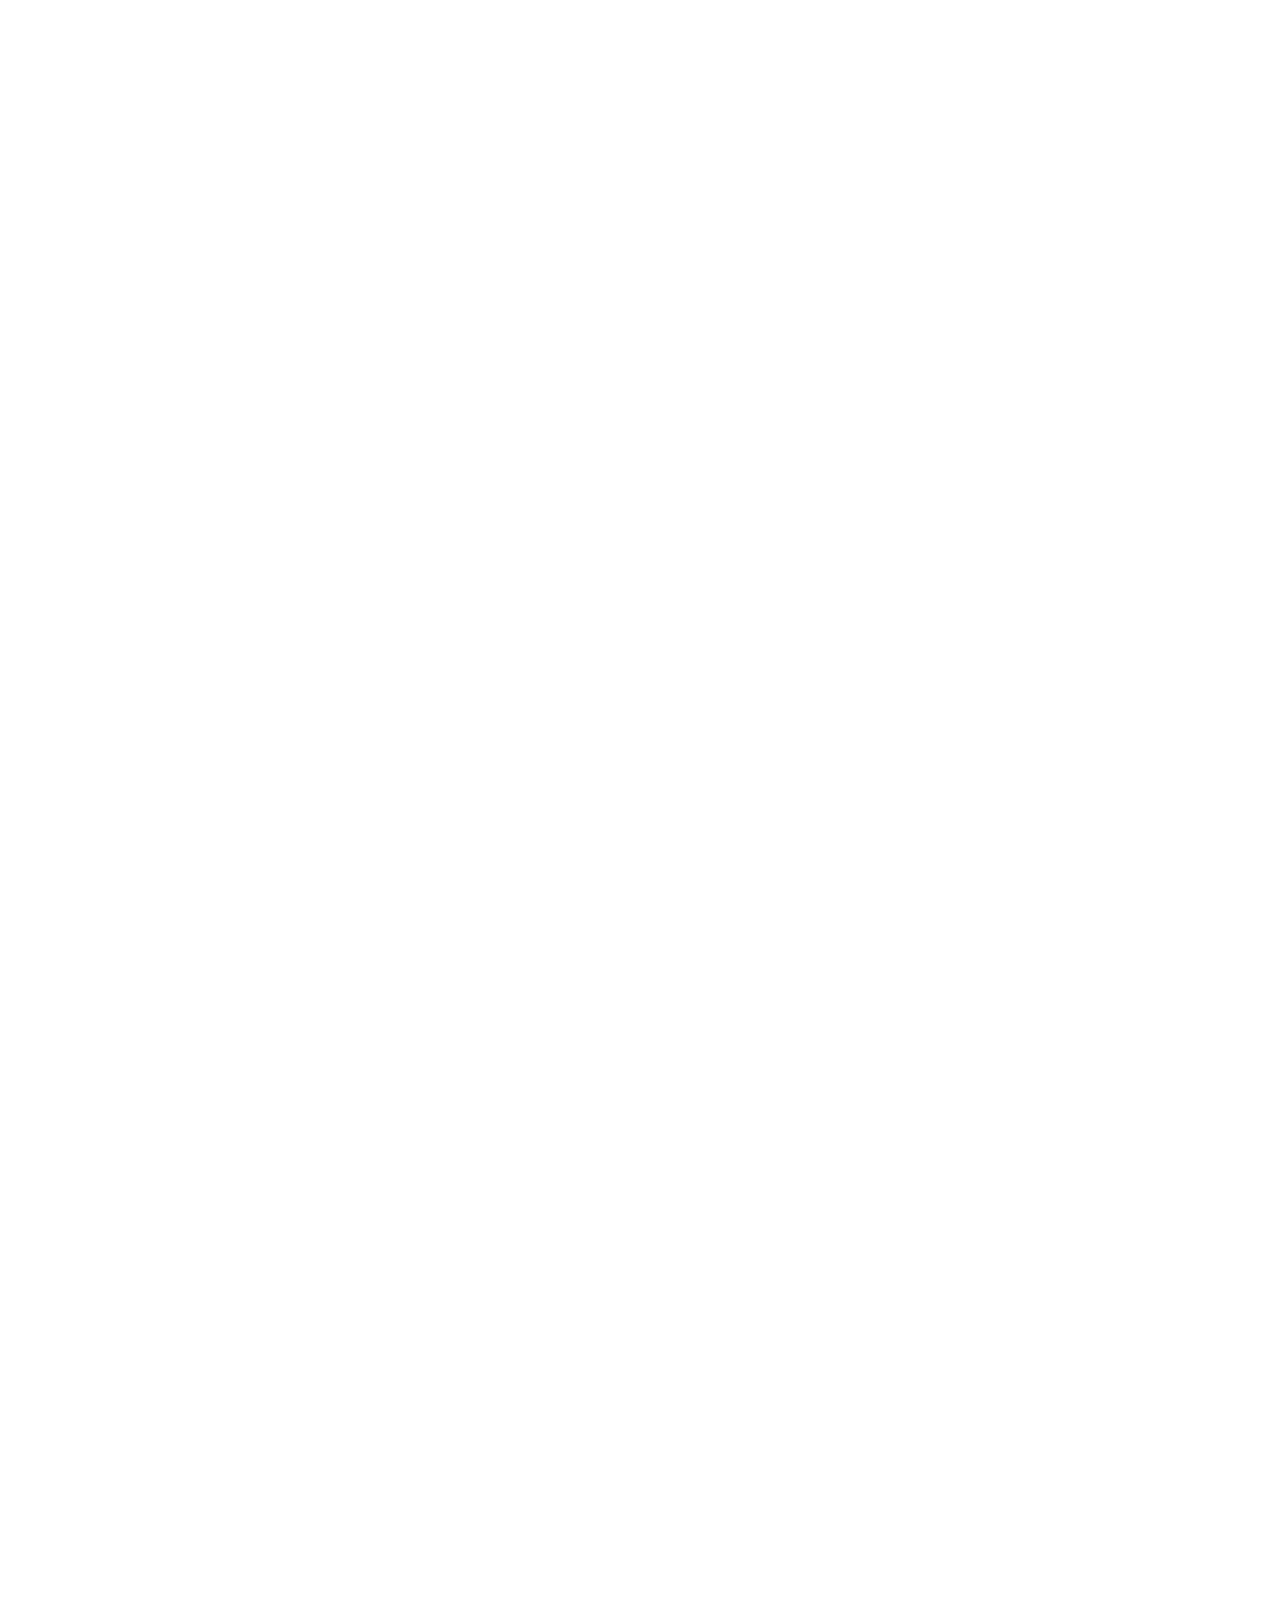
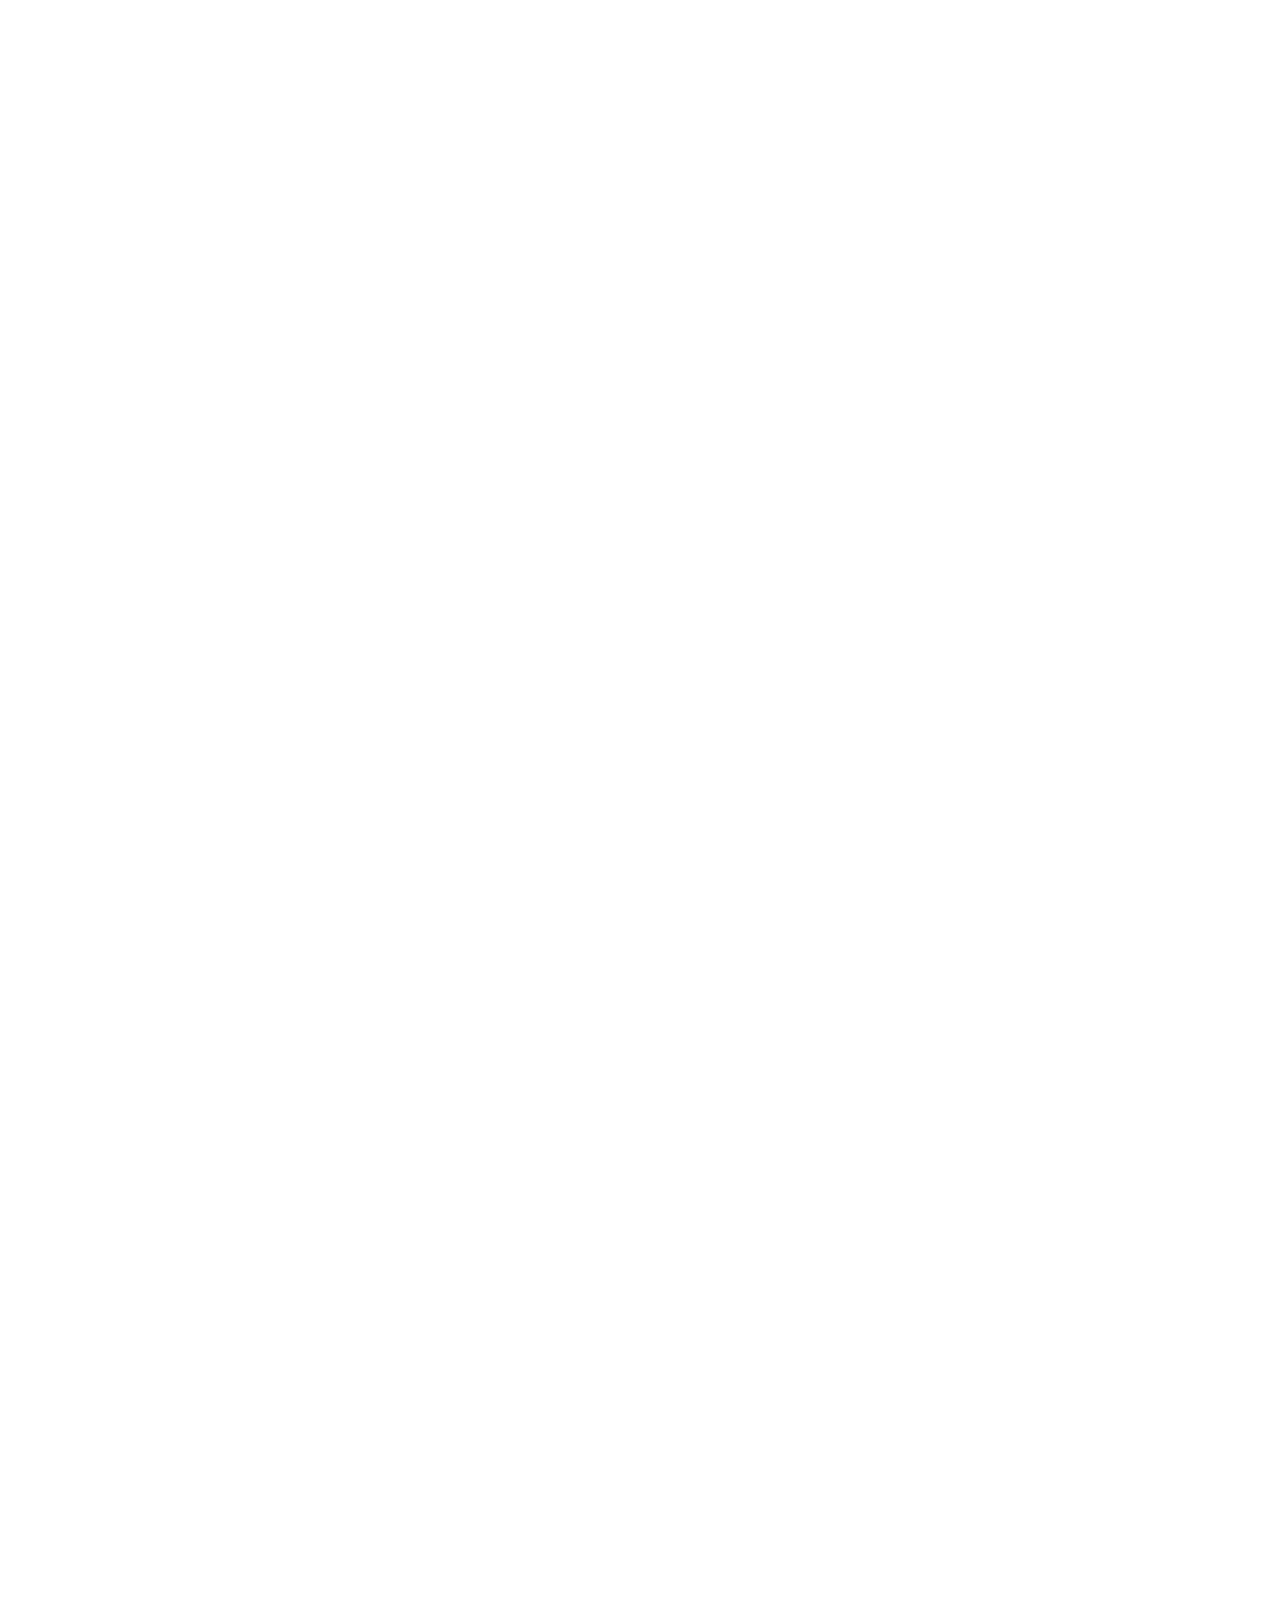
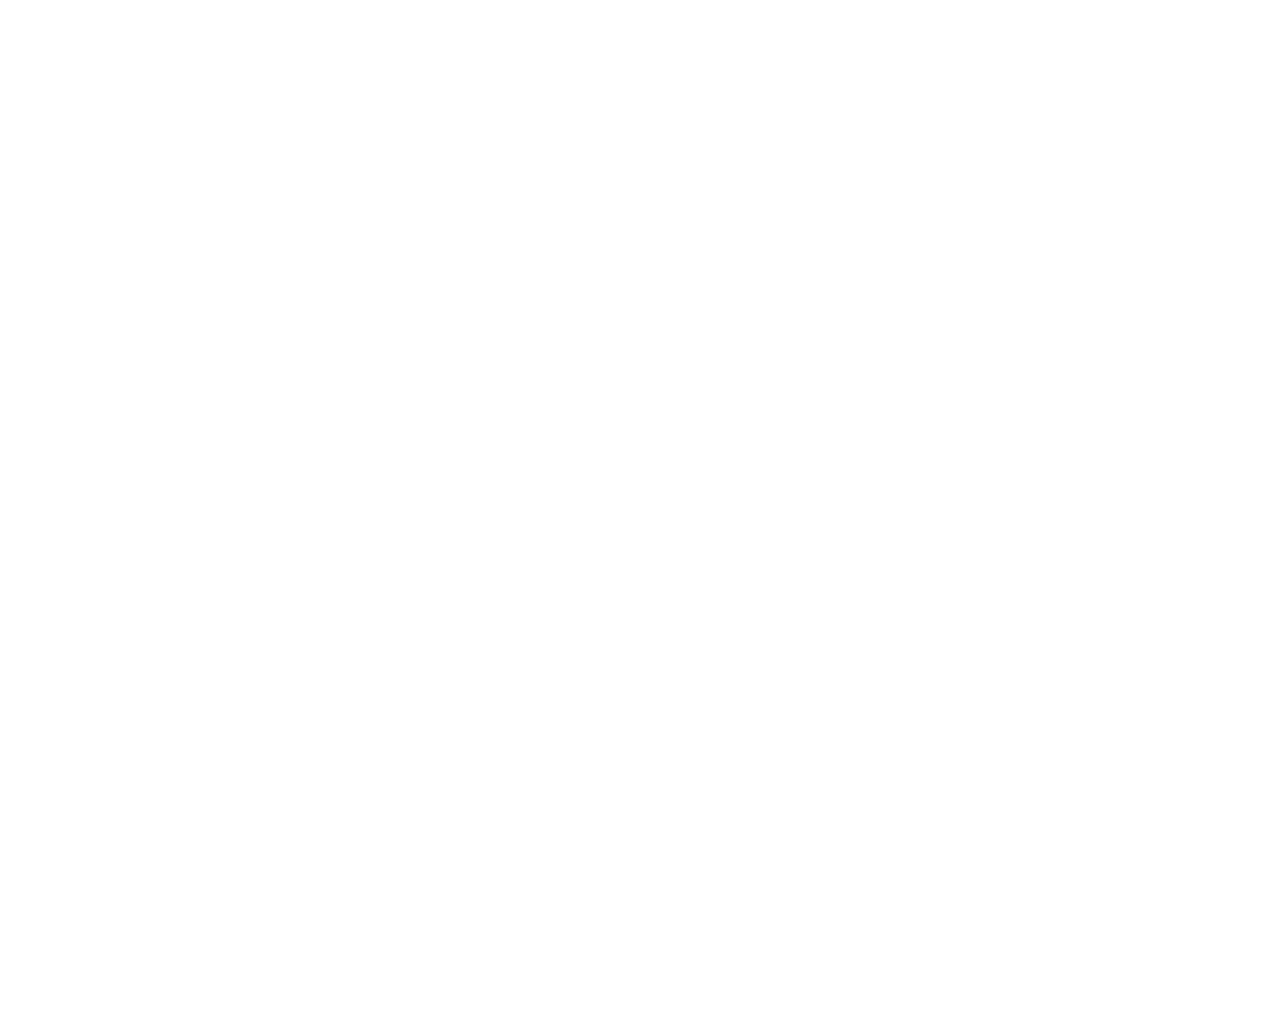
==== index.html @ 649bb4d4 "Ticker change for exchange links" ====
<!doctype html>
<html lang="zxx">

<head>
	<meta charset="utf-8">
    <meta http-equiv="X-UA-Compatible" content="IE=edge">
    <meta name="viewport" content="width=device-width, initial-scale=1">
	<title>Stellite - Redistribution of wealth using the power of blockchain.</title>
	<link rel="shortcut icon" type="image/ico" href="assets/img/favicon.ico"/>
	<link href="https://fonts.googleapis.com/css?family=Open+Sans:600|Source+Sans+Pro:600,700" rel="stylesheet">
    <script defer src="https://use.fontawesome.com/releases/v5.0.6/js/all.js"></script>
	<link rel="stylesheet" href="assets/css/stellite-team.css"/>
	<link rel="stylesheet" href="assets/css/stellite.css"/>
	<link rel="stylesheet" href="assets/css/timeline.css"/>

</head>
<body class="ui-transparent-nav" data-fade_in="on-load">
	<!-- Navbar -->
    <nav class="navbar navbar-fixed-top transparent navbar-default">
		<div class="container">
		
			<!-- Navbar Logo -->
			<a class="ui-variable-logo navbar-brand" href="index.html" title="Stellite - Redistribution of wealth using the power of blockchain.">
				<!-- Default Logo -->
				<img class="logo-default" src="assets/img/logo/stellite-logo.png" alt="Stellite - Redistribution of wealth using the power of blockchain." data-uhd>
				<!-- Transparent Logo -->
				<img class="logo-transparent" src="assets/img/logo/stellite-logo-white.png" alt="Stellite - Redistribution of wealth using the power of blockchain." data-uhd>
			</a><!-- .navbar-brand -->

			<!-- Navbar Toggle -->
			<a href="#" class="ui-mobile-nav-toggle pull-right"></a>
			
			<!-- Navbar Navigation -->
			<div class="ui-navigation navbar-right">
				<ul class="nav navbar-nav">
					<!-- Nav Item -->
					<li class="dropdown active">
						<ul class="dropdown-menu ">
							<li class="active">
								<a href="https://stellite.cash/whitepaper.pdf">White Paper</a>
							</li>
							<li>
								<a href="http://explorer.stellite.cash/">Block Explorer</a>
							</li>
							<li>
								<a href="paperwallet.html">Paper Wallet</a>
							</li>
							<li>
								<a href="https://wiki.stellite.cash">Wiki</a>
							</li>
							<li>
								<a href="https://communitypool.stellite.cash/#/home">Community Pool</a>
							</li>
						</ul>
					</li>
					<!-- Nav Item -->
							<li class="active">
								<a href="https://stellite.cash/whitepaper.pdf">White Paper</a>
							</li>
							<li>
								<a href="http://explorer.stellite.cash/">Block Explorer</a>
							</li>
							<li>
								<a href="paperwallet.html">Paper Wallet</a>
							</li>
												<li>
								<a href="https://wiki.stellite.cash">Wiki</a>
							</li>
							<li>
								<a href="https://communitypool.stellite.cash/#/home">Community Pool</a>
							</li>
				</ul><!--.navbar-nav -->
			</div><!--.ui-navigation -->
		</div><!-- .container -->
	</nav> <!-- nav -->
	
	<!-- Main Wrapper -->
    <div class="main" role="main">
    	
    	<!-- Hero Slider -->
		<div class="ui-hero hero-lg ui-tilt ui-gradient-purple">
			<div class="container">
				<div class="row">
					<div class="col-sm-6" data-vertical_center="true" data-vertical_offset="16" style="margin-top: 98.906px;">
						<h1 class="heading animate animated fade-in-up-big" data-show="fade-in-up-big" data-delay="100">
							Stellite
						</h1>
						<p class="paragraph animate animated fade-in-up-big" data-show="fade-in-up-big" data-delay="400"><font size="5">
								<br>
								Redistribution of wealth using the power of a completely decentralized, private, and modern cryptocurrency.
						</p>
						<div class="actions animate animated fade-in-up-big" data-show="fade-in-up-big" data-delay="600">
							<a class="btn ui-gradient-blue shadow-xl" href="https://github.com/stellitecoin/Stellite/releases">Download</a>
														<a class="btn ui-gradient-blue shadow-xl" href="https://bitcointalk.org/index.php?topic=2813261.0">BitcoinTalk</a>

						</div>
					</div>
					<div class="col-sm-6 animate animated fade-in-left" data-show="fade-in-left" data-delay="400">
						<img src="assets/img/logo/stellite-app-icon.png" alt="Stellite - Redistribution of wealth using the power of blockchain." data-uhd="" data-max_width="300" class="responsive-on-sm" style="max-width: 500px;">
					</div>
				</div><!-- .row -->
			</div><!-- .container -->
		</div>
   		
   		<!-- Features Section -->
   		<div class="section ui-showcase-section">
   			<div class="container">
   				<!-- Section Heading -->
   				<div class="section-heading center">
   					<br><br><h2 class="heading text-indigo">
   						This is what makes Stellite unique
   					</h2>
   					<p class="paragraph">
						Stellite is the first cryptocurrency to link IPFS and ZeroNet with blockchain and to make a globally scalable and mobile friendly ecosystem.
					</p>
   				</div>
   				<div class="row">
   					<!-- Image Column -->
   					<div class="col-xs-4 col-sm-5 col-md-6 col-lg-7 animate" data-show="fade-in-right"><br><br>
   						<img src="assets/img/logo/stellite-app-icon.png" alt="Stellite - Redistribution of wealth using the power of blockchain." data-uhd data-max_width="350"/>
   					</div>
   					<!-- Text Column -->
   					<div class="col-xs-8 col-sm-7 col-md-6 col-lg-5" data-vertical_center="true">
   						<!-- Icon blocks --><br><br>
   						<ul class="ui-icon-blocks ui-blocks-v icons-lg">
   							<li class="ui-icon-block animate" data-show="fade-in">
   								<span class="icon icon-lock text-purple"></span>
   								<h5 class="text-dark-gray">Secure</h5>
   								<p>
   									CryptoNote technology is the backbone of Stellite.
   								</p>
   							</li>
							<li class="ui-icon-block animate" data-show="fade-in">
   								<span class="icon icon-list text-purple"></span>
   								<h5 class="text-dark-gray">P2P node list</h5>
   								<p>
   									Decentralized P2P node lists via IPFS and Zeronet.
   								</p>
   							</li>
   							<li class="ui-icon-block animate" data-show="fade-in">
   								<span class="icon icon-screen-smartphone text-purple"></span>
   								<h5 class="text-dark-gray">True mobile mining</h5>
   								<p>
   									No simulations, you can mine Stellite on your phone.
   								</p>
   							</li>
   						</ul>
   					</div>
   				</div><!-- .row -->
   			</div><!-- .container -->
   		</div><!-- .section -->
   		
   		<!-- Call To Action Section -->
   		<div class="section ui-gradient-purple ui-section-tilt ui-action-section">
   			<div class="container">
   				<div class="row">
   					<!-- Text Column -->
   					<div class="col-md-6 col-sm-7 text-block">
   						<!-- Section Heading -->
   						<div class="section-heading">
							<h2 class="heading">
								Download our GUI Wallet
							</h2>
							<p class="paragraph">
								Fast, easy, and cheap transactions with Stellite. Download our wallet today!
							</p>
							<div class="actions">
							<a class="btn ui-gradient-blue shadow-xl" href="https://github.com/stellitecoin/StelliteGUI/releases">Download</a>
							</div>
						</div><!-- .section-heading -->
   					</div>
   					<!-- Image Column -->
   					<div class="col-md-6 col-sm-5 img-block animate" data-show="fade-in-left">
   						<img src="assets/img/mockups/stellite-mockup.png" alt="Applify - App Landing HTML Template" data-uhd class="responsive-on-sm" data-max_width="602"/>
   					</div>
   				</div><!-- .row -->
   			</div><!-- .container -->
   		</div><!-- .section -->
<!--  Team Section -->
   		<div class="section">
			<div class="container">
<h2 class="heading text-indigo"><center>
   						Our Team</center>
   					</h2>
<!-- ********* <3 ********* ONE ********* <3 ********* -->
			<ul class="one">
			  <li class="transition">
				<div class="wrapper"> <img class="transition " src="assets/img/team/hayzam.png">
				  <ul class="social">
					<li><a href="https://twitter.com/hayzam_js">@hayzam_js</a><br>
				  </ul>
				  <span class="transition ui-gradient-purple" >
				  <h3>Hayzam Sherif <em>Founder & Lead Developer</em></h3>
				  <img src="https://dooreight.com/codepen/people/more.svg"> </span> </div>
			  </li>
			  <li class="transition">
				<div class="wrapper"> <img class="transition" src="assets/img/team/arkadiy.png">
				  <ul class="social">
					<li><a href="https://twitter.com/arkadiy_deliev">@arkadiy_deliev</a><br>
				  </ul>
				  <span class="transition ui-gradient-purple">
				  <h3>Arkadiy Deliev <em>Co-founder & Operations Manager</em></h3>
				  <img src="https://dooreight.com/codepen/people/more.svg"> </span> </div>
			  </li>
			  <li class="transition">
				<div class="wrapper"> <img class="transition" src="assets/img/team/felix.png">
				  <ul class="social">
					<li><a href="https://twitter.com/WolfOfCE">@WolfOfCE</a><br>
				  </ul>
				  <span class="transition ui-gradient-purple">
				  <h3>Felix Huber <em>Marketing, Designer & Front-end Dev</em></h3>
				  <img src="https://dooreight.com/codepen/people/more.svg"> </span> </div>
			  </li>
			  <li class="transition">
				<div class="wrapper"> <img class="transition" src="assets/img/team/schnee.png">
				  <ul class="social">
					<li><a href="https://twitter.com/snwzy">@snwzy</a><br>
				  </ul>
				  <span class="transition ui-gradient-purple">
				  <h3>Philip Jovanovic<em>Developer</em></h3>
				  <img src="https://dooreight.com/codepen/people/more.svg"> </span> </div>
			  </li>
			  <li class="transition">
				<div class="wrapper"> <img class="transition" src="assets/img/team/zan.png">
				  <ul class="social">
					<li><a href="#">Developer and Designer</a><br>
				  </ul>
				  <span class="transition ui-gradient-purple">
				  <h3>Zan Blair <em>Developer</em></h3>
				  <img src="https://dooreight.com/codepen/people/more.svg"> </span> </div>
			  </li>
			  <li class="transition">
				<div class="wrapper"> <img class="transition" src="assets/img/team/aneki.png">
				  <ul class="social">
					<li><a href="#">Marketing and Design</a><br>
				  </ul>
				  <span class="transition ui-gradient-purple">
				  <h3>aneki <em>Marketing & Designer</em></h3>
				  <img src="https://dooreight.com/codepen/people/more.svg"> </span> </div>
			  </li>
			</ul>
   		</div><!-- .section -->
	</div>
<div id="how-it-works" class="section ui-gradient-purple">
   			<div class="container">
   				<!-- Section Heading -->
   				<div class="section-heading center">
   					<h2 class="heading">
   						Exchanges
   					</h2>
						<a class="btn ui-gradient-blue shadow-xl" href="https://crex24.com/exchange/XTL-BTC">CREX24.COM</a>	
						<a class="btn ui-gradient-blue shadow-xl" href="https://tradeogre.com/exchange/BTC-XTL">TRADEOGRE.COM</a>	
   				</div><!-- .section-heading -->
   				<!-- UI Tabbed Showcase -->
   			</div><!-- .container -->
   		</div><br><br>
		<h2 class="heading text-indigo"><center>
			Roadmap</center>
		</h2>
		<div class="container">
			<div class="row">
				<div style="display:inline-block;width:100%;overflow-y:auto;">
				<ul class="timeline timeline-horizontal">
					<li class="timeline-item">
						<div class="timeline-badge primary ui-gradient-purple"><i class="fa fa-check"></i></div>
						<div class="timeline-panel">
							<div class="timeline-heading">
								<h4 class="timeline-title">WHITE PAPER RELEASE⠀⠀⠀</h4>
								<p><small class="text-muted"><i class="glyphicon glyphicon-time"></i>27th January 2018</small></p>
							</div>
						</div>
					</li>
					<li class="timeline-item">
						<div class="timeline-badge primary ui-gradient-purple"><i class="fa fa-check"></i></div>
						<div class="timeline-panel">
							<div class="timeline-heading">
								<h4 class="timeline-title">GUI WALLET RELEASE⠀⠀⠀</h4>
								<p><small class="text-muted"><i class="glyphicon glyphicon-time"></i>February 2018</small></p>
							</div>
						</div>
					</li>
					<li class="timeline-item">
						<div class="timeline-badge success ui-gradient-purple"><i class=""></i></div>
						<div class="timeline-panel">
							<div class="timeline-heading">
								<h4 class="timeline-title">ZeroNet & IPFS INTEGRATION</h4>
								<p><small class="text-muted"><i class="glyphicon glyphicon-time"></i>Q2 2018</small></p>
									</div>
						</div>
					</li>
					<li class="timeline-item">
						<div class="timeline-badge info ui-gradient-purple"><i class=""></i></div>
						<div class="timeline-panel">
							<div class="timeline-heading">
								<h4 class="timeline-title">WALLET & MINER FOR IOS & ANDROID</h4>
								<p><small class="text-muted"><i class="glyphicon glyphicon-time"></i>Q3 2018</small></p>
							</div>
						</div>
					</li>
					<li class="timeline-item">
						<div class="timeline-badge danger ui-gradient-purple"><i class=""></i></div>
						<div class="timeline-panel">
							<div class="timeline-heading">
								<h4 class="timeline-title">TO BE ANNOUNCED + COMMUNITY WISHES</h4>
								<p><small class="text-muted"><i class="glyphicon glyphicon-time"></i>Q4 2018</small></p>
							</div>
						</div>
					</li>
				</ul>
			</div>
		</div>

	</div><br><br><br><br>

   		<!-- Github Footer -->
   		<footer class="ui-footer subscribe-footer">
   			<div class="ui-gradient-purple footer-bg">
   				<div class="container">
   					<!-- Form Card -->
					<div class="ui-card color-card ui-curve form-card shadow-xl">
						<div class="card-header ui-gradient-peach">
							<h3 class="heading text-indigo">Free/Libre and Open Source Software</h3>
							<p class="paragraph">
								Developed by the community for the community.
							</p>
						</div>
						<div class="card-body">
							<a class="btn ui-gradient-blue shadow-xl" href="https://github.com/stellitecoin">View Code</a>							
						</div>
					</div>					
				</div><!-- .container -->	
   			</div><!-- .footer-bg -->
   				
   			<!-- Footer Copyright -->
   			<div class="footer-copyright bg-dark-gray">
   				<div class="container">
					<div class="row">
						<!-- Copyright -->
						<div class="col-xs-6">
							<p>
								&copy; 2018 <a href="htpp://stellite.cash" target="_blank" title="Codeytech">Stellite</a>
							</p>
						</div>
						<!-- Social Icons -->
						<div class="col-xs-6 text-right">
							<a class="btn ui-gradient-blue btn-circle shadow-md" href="https://twitter.com/stellitecash">
								<span class="fab fa-twitter"></span>
							</a>
							<a class="btn ui-gradient-blue btn-circle shadow-md" href="https://www.facebook.com/stellitecash">
								<span class="fab fa-facebook"></span>
							</a>
							<a class="btn ui-gradient-green btn-circle shadow-md" href="https://discord.gg/8PhF342">
								<span class="fab fa-discord"></span>
							</a>
							<a class="btn ui-gradient-peach btn-circle shadow-md" href="https://www.reddit.com/r/stellite/">
								<span class="fab fa-reddit"></span>
							</a>
							<a class="btn ui-gradient-purple btn-circle shadow-md" href="https://github.com/stellitecoin">
								<span class="fab fa-github"></span>
							</a>
						</div>
					</div>
   				</div><!-- .container -->
   			</div><!-- .footer-copyright -->
   		</footer><!-- .ui-footer -->
    </div><!-- .main -->
    
    <!-- Scripts -->
	<script type="text/javascript" src="assets/js/libs/jquery/jquery-3.2.1.min.js"></script>
	<script type="text/javascript" src="assets/js/libs/slider-pro/jquery.sliderPro.min.js"></script>
	<script type="text/javascript" src="assets/js/libs/owl.carousel/owl.carousel.min.js"></script>
	<script type="text/javascript" src="assets/js/libs/form-validator/form-validator.min.js"></script>
	<script type="text/javascript" src="assets/js/libs/bootstrap.js"></script>
	<script type="text/javascript" src="assets/js/stellite/stellite.js"></script>
</body>
</html>
---- assets/css/stellite-team.css ----
@import url('https://fonts.googleapis.com/css?family=Lato:400,700');
@import url('https://fonts.googleapis.com/css?family=Dosis:400,700');
@import url('https://fonts.googleapis.com/css?family=Open+Sans:400,700');

h2 {
  font-size: 50px;
  margin-bottom: 0px;
  font-weight: 100;
}
p {
  font-size: 18px;
}
.transition {
  transition: .3s cubic-bezier(.3, 0, 0, 1.3);
  margin-top: 40px;
}
.three .transition {
  transition: .7s cubic-bezier(.3, 0, 0, 1.3)
}
.five .transition {
  transition: .5s cubic-bezier(.3, 0, 0, 1.3)
}
/* --------- ONE --------- */ 


.one {
  list-style: none;
  padding: 0;
  margin: 100px 0;
  text-align: center;
  margin-top: 40px;
}
.one > li {
  border: 1px solid rgba(150,150,150,0.29);
  -moz-box-shadow: 0px 0px 18px 0px rgba(103,85,85,0.39);
  box-shadow: 0px 0px 18px 0px rgba(103,85,85,0.39);
  width: 250px;
  height: 430px;
  display: inline-block;
  margin: 0 20px;
  text-align: center;
  margin-top: 40px;
}
.one > li img {
  margin-top: 60px;
}
.one > li:hover img {
  margin-top: 30px;
}
.one > li:hover {
  -moz-box-shadow: 0px 0px 5px 0px rgba(103,85,85,0.25);
  box-shadow: 0px 0px 5px 0px rgba(103,85,85,0.25);
}
.one > li:hover span {
  border-radius: 0;
  -webkit-border-radius: 0;
  -moz-border-radius: 0;
  bottom: -400px;
}
.one > li:hover h3 {
  color: rgba(255,255,255,1);
  margin-top: 25px;
}
.one > li .wrapper {
  overflow: hidden;
  position: absolute;
  width: 250px;
  height: 430px;
}
.one > li span {
  border-radius: 50%;
  -webkit-border-radius: 50%;
  -moz-border-radius: 50%;
  height: 500px;
  width: 500px;
  display: block;
  position: absolute;
  bottom: -300px;
  left: -125px;
}
.one > li span img {
  margin-top: 10px;
  width: 50px;
}
.one > li span:hover {
}
.one > li h3 {
  margin-top: 40px;
  color: rgba(255,255,255,1);
}
.one > li h3 em {
  display: block;
  font-style: normal;
  text-transform: uppercase;
  font-weight: 300;
  font-size: 12px;
  margin-top: 5px;
}
.one .social {
  list-style: none;
  text-align: center;
  margin: 10px 0 0 0;
  padding: 10px;
}
.one .social li {
  opacity: 0;
  display: inline-block;
  padding: 5px;
}
.one > li:hover .social li {
  opacity: 0.5;
}
.one .social li a {
  cursor: pointer;
  display: block;
}
.one .social li a:hover {
  opacity: 0.5;
}
.one .social li img {
  width: 24px;
}

 @-webkit-keyframes arrow {
 0% {
background-position: center top;
}
 50% {
background-position: center 10px;
}
 100% {
background-position: center top;
}
}
 @-moz-keyframes arrow {
 0% {
background-position: center top;
}
 50% {
background-position: center 10px;
}
 100% {
background-position: center top;
}
}
 @keyframes arrow {
 0% {
background-position: center top;
}
 50% {
background-position: center 10px;
}
 100% {
background-position: center top;
}
}
---- assets/css/stellite.css ----
@charset "UTF-8";
/*!
 * Applify v1.0.0 (http://codeytech.com/site-templates/applify/)
 * Author: Codeytech (http://codeytech.com/)
 */
/*
 * -------------------------------------------------
 * CSS Table Of Contents
 * -------------------------------------------------
 *
 * --------------------------------------- Libraries
 * 1 	  BOOTSTRAP 3.3.7
 * 2 	  FONTAWESOME
 * 3 	  OWL CAROUSEL
 * 4 	  SIMPLE LINE ICONS
 * 5 	  SLIDER PRO
 *
 * -------------------------------------- Utilities
 * 6 	  ANIMATIONS
 * 7 	  COLOR PALETTE
 * 7.1    - Flat Colors
 * 7.2    - Gradients
 * 8 	  MEDIA
 * 9 	  SHADOWS
 * 10     SPACING
 * 11     TYPOGRAPHY
 *
 * ------------------------------------------- Base
 * 12 	  BASE
 *
 * ------------------------------------- Components
 * 13	  ACCORDION
 * 14	  BUTTONS
 * 15	  CARDS
 * 15.1   - Card Curved Header
 * 16 	  COLLAPSIBLE NAV
 * 17	  DROPDOWNS
 * 18	  FOOTER
 * 18.1   - Subscribe Footer
 * 18.2   - Contact Footer
 * 18.3   - Maps Footer
 * 18.4   - Waves Footer
 * 18.5   - Mini Footer
 * 19  	  HERO
 * 19.1   - Hero Slider
 * 19.2   - Waves Hero 
 * 19.3   - Curved Hero
 * 19.4   - Tilt Hero
 * 19.5   - Hero Gradient Animator
 * 20	  ICON BLOCKS
 * 21 	  MODAL
 * 22     NAVBAR
 * 22.1   - Transparent Navbar
 * 22.2   - Variable Logos 
 * 22.3   - Mobile Nav
 * 22.4   - Mobile Nav Toggle
 * 23     SECTIONS
 * 23.1   - Background Image With Overlay
 * 23.2   - Section Waves
 * 23.3   - Section Tilt
 * 23.4   - Call To Action Section
 * 24     TABS
 * 25	  VIDEO
 * 25.1   - Video Toggle
 * 25.2   - Video Modal
 *
 * --------------------------------------- Modules
 * 26	  ACCORDION SHOWCASE
 * 27	  APP SCREENS
 * 28	  APP SHOWCASE
 * 29	  APP STATS
 * 30 	  BLOG
 * 30.1   - Blog Grid
 * 30.2   - Blog List
 * 30.3   - Post Item Card
 * 30.4   - Post Item Image
 * 30.5   - Single Blog Post
 * 30.6   - Blog Post Hero
 * 30.7   - Blog Post Comments
 * 30.8   - Post Author Card 
 * 30.9   - Blog Sidebar Widgets
 * 30.10  - Blog Tags
 * 30.11  - Blog Searchbar
 * 31 	  CLIENT LOGOS
 * 32	  COMING SOON PAGE
 * 32.1   - UI Counter
 * 32	  DEVICE SLIDER
 * 33	  PRICING CARDS
 * 33.1   - Card
 * 33.2   - Pricing Footer
 * 33.3   - Pricing Cards Carousel
 * 34	  TABBED SHOWCASE
 * 35	  TESTIMONIALS
 *
 */
/*!
 * Bootstrap v3.3.7 (http://getbootstrap.com)
 * Copyright 2011-2016 Twitter, Inc.
 * Licensed under MIT (https://github.com/twbs/blob/master/LICENSE)
 */
/* 1 :: BOOTSTRAP */
ul
html {
  font-family: sans-serif;
  -ms-text-size-adjust: 100%;
  -webkit-text-size-adjust: 100%; }

body {
  margin: 0; }

article,
aside,
details,
figcaption,
figure,
footer,
header,
hgroup,
main,
menu,
nav,
section,
summary {
  display: block; }

audio,
canvas,
progress,
video {
  display: inline-block;
  vertical-align: baseline; }

audio:not([controls]) {
  display: none;
  height: 0; }

[hidden],
template {
  display: none; }

a {
  background-color: transparent; }

a:active,
a:hover {
  outline: 0; }

abbr[title] {
  border-bottom: 1px dotted; }

b,
strong {
  font-weight: bold; }

dfn {
  font-style: italic; }

h1 {
  font-size: 2em;
  margin: 0.67em 0; }

mark {
  background: #ff0;
  color: #000; }

small {
  font-size: 80%; }

sub,
sup {
  font-size: 75%;
  line-height: 0;
  position: relative;
  vertical-align: baseline; }

sup {
  top: -0.5em; }

sub {
  bottom: -0.25em; }

img {
  border: 0; }

svg:not(:root) {
  overflow: hidden; }

figure {
  margin: 1em 40px; }

hr {
  box-sizing: content-box;
  height: 0; }

pre {
  overflow: auto; }

code,
kbd,
pre,
samp {
  font-family: monospace, monospace;
  font-size: 1em; }

button,
input,
optgroup,
select,
textarea {
  color: inherit;
  font: inherit;
  margin: 0; }

button {
  overflow: visible; }

button,
select {
  text-transform: none; }

button,
html input[type="button"],
input[type="reset"],
input[type="submit"] {
  -webkit-appearance: button;
  cursor: pointer; }

button[disabled],
html input[disabled] {
  cursor: default; }

button::-moz-focus-inner,
input::-moz-focus-inner {
  border: 0;
  padding: 0; }

input {
  line-height: normal; }

input[type="checkbox"],
input[type="radio"] {
  box-sizing: border-box;
  padding: 0; }

input[type="number"]::-webkit-inner-spin-button,
input[type="number"]::-webkit-outer-spin-button {
  height: auto; }

input[type="search"] {
  -webkit-appearance: textfield;
  box-sizing: content-box; }

input[type="search"]::-webkit-search-cancel-button,
input[type="search"]::-webkit-search-decoration {
  -webkit-appearance: none; }

fieldset {
  border: 1px solid #c0c0c0;
  margin: 0 2px;
  padding: 0.35em 0.625em 0.75em; }

legend {
  border: 0;
  padding: 0; }

textarea {
  overflow: auto; }

optgroup {
  font-weight: bold; }

table {
  border-collapse: collapse;
  border-spacing: 0; }

td,
th {
  padding: 0; }

/*! Source: https://github.com/h5bp/html5-boilerplate/blob/master/src/css/main.css */
@media print {
  *,
  *:before,
  *:after {
    background: transparent !important;
    color: #000 !important;
    box-shadow: none !important;
    text-shadow: none !important; }

  a,
  a:visited {
    text-decoration: underline; }

  a[href]:after {
    content: " (" attr(href) ")"; }

  abbr[title]:after {
    content: " (" attr(title) ")"; }

  a[href^="#"]:after,
  a[href^="javascript:"]:after {
    content: ""; }

  pre,
  blockquote {
    border: 1px solid #999;
    page-break-inside: avoid; }

  thead {
    display: table-header-group; }

  tr,
  img {
    page-break-inside: avoid; }

  img {
    max-width: 100% !important; }

  p,
  h2,
  h3 {
    orphans: 3;
    widows: 3; }

  h2,
  h3 {
    page-break-after: avoid; }

  .navbar {
    display: none; }

  .btn > .caret,
  .dropup > .btn > .caret {
    border-top-color: #000 !important; }

  .label {
    border: 1px solid #000; }

  .table {
    border-collapse: collapse !important; }
    .table td,
    .table th {
      background-color: #fff !important; }

  .table-bordered th,
  .table-bordered td {
    border: 1px solid #ddd !important; } }
* {
  -webkit-box-sizing: border-box;
  -moz-box-sizing: border-box;
  box-sizing: border-box; }

*:before,
*:after {
  -webkit-box-sizing: border-box;
  -moz-box-sizing: border-box;
  box-sizing: border-box; }

html {
  font-size: 10px;
  -webkit-tap-highlight-color: transparent; }

body {
  font-family: "Open Sans", sans-serif;
  font-size: 14px;
  line-height: 1.4;
  color: #708198;
  background-color: #fff; }

input,
button,
select,
textarea {
  font-family: inherit;
  font-size: inherit;
  line-height: inherit; }

a {
  color: #8089ff;
  text-decoration: none; }
  a:hover, a:focus {
    color: #3442ff;
    text-decoration: none; }
  a:focus {
    outline: 0;
    outline-offset: 0; }

figure {
  margin: 0; }

img {
  vertical-align: middle; }

.img-responsive {
  display: block;
  max-width: 100%;
  height: auto; }

.img-rounded {
  border-radius: 1.25rem; }

.img-thumbnail {
  padding: 4px;
  line-height: 1.4;
  background-color: #fff;
  border: 1px solid #ddd;
  border-radius: 0.5rem;
  -webkit-transition: all 0.2s ease-in-out;
  transition: all 0.2s ease-in-out;
  display: inline-block;
  max-width: 100%;
  height: auto; }

.img-circle {
  border-radius: 50%; }

hr {
  margin-top: 19px;
  margin-bottom: 19px;
  border: 0;
  border-top: 1px solid #f6f7f8; }

.sr-only {
  position: absolute;
  width: 1px;
  height: 1px;
  margin: -1px;
  padding: 0;
  overflow: hidden;
  clip: rect(0, 0, 0, 0);
  border: 0; }

.sr-only-focusable:active, .sr-only-focusable:focus {
  position: static;
  width: auto;
  height: auto;
  margin: 0;
  overflow: visible;
  clip: auto; }

[role="button"] {
  cursor: pointer; }

h1, h2, h3, h4, h5, h6,
.h1, .h2, .h3, .h4, .h5, .h6 {
  font-family: "Source Sans Pro", sans-serif;
  font-weight: 700;
  line-height: 1.1;
  color: inherit; }
  h1 small,
  h1 .small, h2 small,
  h2 .small, h3 small,
  h3 .small, h4 small,
  h4 .small, h5 small,
  h5 .small, h6 small,
  h6 .small,
  .h1 small,
  .h1 .small, .h2 small,
  .h2 .small, .h3 small,
  .h3 .small, .h4 small,
  .h4 .small, .h5 small,
  .h5 .small, .h6 small,
  .h6 .small {
    font-weight: normal;
    line-height: 1;
    color: #8e9bae; }

h1, .h1,
h2, .h2,
h3, .h3 {
  margin-top: 0;
  margin-bottom: 1rem; }
  h1 small,
  h1 .small, .h1 small,
  .h1 .small,
  h2 small,
  h2 .small, .h2 small,
  .h2 .small,
  h3 small,
  h3 .small, .h3 small,
  .h3 .small {
    font-size: 65%; }

h4, .h4,
h5, .h5,
h6, .h6 {
  margin-top: 0;
  margin-bottom: 1rem; }
  h4 small,
  h4 .small, .h4 small,
  .h4 .small,
  h5 small,
  h5 .small, .h5 small,
  .h5 .small,
  h6 small,
  h6 .small, .h6 small,
  .h6 .small {
    font-size: 75%; }

h1, .h1 {
  font-size: 3.6rem; }

h2, .h2 {
  font-size: 2.2rem; }

h3, .h3 {
  font-size: 2rem; }

h4, .h4 {
  font-size: 1.5rem; }

h5, .h5 {
  font-size: 1.25rem; }

h6, .h6 {
  font-size: 1.1rem; }

p {
  margin: 0 0 1rem; }

.lead {
  margin-bottom: 19px;
  font-size: 16px;
  font-weight: 300;
  line-height: 1.4; }
  @media (min-width: 740px) {
    .lead {
      font-size: 21px; } }

small,
.small {
  font-size: 92%; }

.text-left {
  text-align: left; }

.text-right {
  text-align: right; }

.text-center {
  text-align: center; }

.text-justify {
  text-align: justify; }

.text-nowrap {
  white-space: nowrap; }

.text-lowercase {
  text-transform: lowercase; }

.text-uppercase {
  text-transform: uppercase; }

.text-capitalize {
  text-transform: capitalize; }

.text-muted {
  color: #8e9bae; }

.text-primary {
  color: #8089ff; }

a.text-primary:hover,
a.text-primary:focus {
  color: #4d5aff; }

.text-success {
  color: #19d9b4; }

a.text-success:hover,
a.text-success:focus {
  color: #14ab8e; }

.text-info {
  color: #84ce65; }

a.text-info:hover,
a.text-info:focus {
  color: #65c23e; }

.text-warning {
  color: #fe60a1; }

a.text-warning:hover,
a.text-warning:focus {
  color: #fe2d83; }

.text-danger {
  color: #fe60a1; }

a.text-danger:hover,
a.text-danger:focus {
  color: #fe2d83; }

.bg-primary {
  color: #fff; }

.bg-primary {
  background-color: #8089ff; }

a.bg-primary:hover,
a.bg-primary:focus {
  background-color: #4d5aff; }

.bg-success {
  background-color: rgba(49, 193, 165, 0.35); }

a.bg-success:hover,
a.bg-success:focus {
  background-color: rgba(39, 152, 130, 0.35); }

.bg-info {
  background-color: rgba(140, 186, 121, 0.35); }

a.bg-info:hover,
a.bg-info:focus {
  background-color: rgba(112, 168, 88, 0.35); }

.bg-warning {
  background-color: rgba(238, 112, 164, 0.35); }

a.bg-warning:hover,
a.bg-warning:focus {
  background-color: rgba(233, 66, 135, 0.35); }

.bg-danger {
  background-color: rgba(238, 112, 164, 0.35); }

a.bg-danger:hover,
a.bg-danger:focus {
  background-color: rgba(233, 66, 135, 0.35); }

ul,
ol {
  margin-top: 0;
  margin-bottom: 0; }
  ul ul,
  ul ol,
  ol ul,
  ol ol {
    margin-bottom: 0; }

code,
kbd,
pre,
samp {
  font-family: Menlo, Monaco, Consolas, "Courier New", monospace; }

code {
  padding: 2px 4px;
  font-size: 90%;
  color: #c7254e;
  background-color: #f9f2f4;
  border-radius: 0.5rem; }

kbd {
  padding: 2px 4px;
  font-size: 90%;
  color: #fff;
  background-color: #333;
  border-radius: 0.25rem;
  box-shadow: inset 0 -1px 0 rgba(0, 0, 0, 0.25); }
  kbd kbd {
    padding: 0;
    font-size: 100%;
    font-weight: bold;
    box-shadow: none; }

pre {
  display: block;
  padding: 9px;
  margin: 0 0 9.5px;
  font-size: 13px;
  line-height: 1.4;
  word-break: break-all;
  word-wrap: break-word;
  color: #59687c;
  background-color: #f5f5f5;
  border: 1px solid #ccc;
  border-radius: 0.5rem; }
  pre code {
    padding: 0;
    font-size: inherit;
    color: inherit;
    white-space: pre-wrap;
    background-color: transparent;
    border-radius: 0; }

.pre-scrollable {
  max-height: 340px;
  overflow-y: scroll; }

.container {
  margin-right: auto;
  margin-left: auto;
  padding-left: 1rem;
  padding-right: 1rem; }
  .container:before, .container:after {
    content: " ";
    display: table; }
  .container:after {
    clear: both; }
  @media (min-width: 740px) {
    .container {
      width: 736px; } }
  @media (min-width: 992px) {
    .container {
      width: 956px; } }
  @media (min-width: 1200px) {
    .container {
      width: 1156px; } }

.container-fluid {
  margin-right: auto;
  margin-left: auto;
  padding-left: 1rem;
  padding-right: 1rem; }
  .container-fluid:before, .container-fluid:after {
    content: " ";
    display: table; }
  .container-fluid:after {
    clear: both; }

.row {
  margin-left: -1rem;
  margin-right: -1rem; }
  .row:before, .row:after {
    content: " ";
    display: table; }
  .row:after {
    clear: both; }

.col-xs-1, .col-sm-1, .col-md-1, .col-lg-1, .col-xs-2, .col-sm-2, .col-md-2, .col-lg-2, .col-xs-3, .col-sm-3, .col-md-3, .col-lg-3, .col-xs-4, .col-sm-4, .col-md-4, .col-lg-4, .col-xs-5, .col-sm-5, .col-md-5, .col-lg-5, .col-xs-6, .col-sm-6, .col-md-6, .col-lg-6, .col-xs-7, .col-sm-7, .col-md-7, .col-lg-7, .col-xs-8, .col-sm-8, .col-md-8, .col-lg-8, .col-xs-9, .col-sm-9, .col-md-9, .col-lg-9, .col-xs-10, .col-sm-10, .col-md-10, .col-lg-10, .col-xs-11, .col-sm-11, .col-md-11, .col-lg-11, .col-xs-12, .col-sm-12, .col-md-12, .col-lg-12 {
  position: relative;
  min-height: 1px;
  padding-left: 1rem;
  padding-right: 1rem; }

.col-xs-1, .col-xs-2, .col-xs-3, .col-xs-4, .col-xs-5, .col-xs-6, .col-xs-7, .col-xs-8, .col-xs-9, .col-xs-10, .col-xs-11, .col-xs-12 {
  float: left; }

.col-xs-1 {
  width: 8.33333%; }

.col-xs-2 {
  width: 16.66667%; }

.col-xs-3 {
  width: 25%; }

.col-xs-4 {
  width: 33.33333%; }

.col-xs-5 {
  width: 41.66667%; }

.col-xs-6 {
  width: 50%; }

.col-xs-7 {
  width: 58.33333%; }

.col-xs-8 {
  width: 66.66667%; }

.col-xs-9 {
  width: 75%; }

.col-xs-10 {
  width: 83.33333%; }

.col-xs-11 {
  width: 91.66667%; }

.col-xs-12 {
  width: 100%; }

.col-xs-pull-0 {
  right: auto; }

.col-xs-pull-1 {
  right: 8.33333%; }

.col-xs-pull-2 {
  right: 16.66667%; }

.col-xs-pull-3 {
  right: 25%; }

.col-xs-pull-4 {
  right: 33.33333%; }

.col-xs-pull-5 {
  right: 41.66667%; }

.col-xs-pull-6 {
  right: 50%; }

.col-xs-pull-7 {
  right: 58.33333%; }

.col-xs-pull-8 {
  right: 66.66667%; }

.col-xs-pull-9 {
  right: 75%; }

.col-xs-pull-10 {
  right: 83.33333%; }

.col-xs-pull-11 {
  right: 91.66667%; }

.col-xs-pull-12 {
  right: 100%; }

.col-xs-push-0 {
  left: auto; }

.col-xs-push-1 {
  left: 8.33333%; }

.col-xs-push-2 {
  left: 16.66667%; }

.col-xs-push-3 {
  left: 25%; }

.col-xs-push-4 {
  left: 33.33333%; }

.col-xs-push-5 {
  left: 41.66667%; }

.col-xs-push-6 {
  left: 50%; }

.col-xs-push-7 {
  left: 58.33333%; }

.col-xs-push-8 {
  left: 66.66667%; }

.col-xs-push-9 {
  left: 75%; }

.col-xs-push-10 {
  left: 83.33333%; }

.col-xs-push-11 {
  left: 91.66667%; }

.col-xs-push-12 {
  left: 100%; }

.col-xs-offset-0 {
  margin-left: 0%; }

.col-xs-offset-1 {
  margin-left: 8.33333%; }

.col-xs-offset-2 {
  margin-left: 16.66667%; }

.col-xs-offset-3 {
  margin-left: 25%; }

.col-xs-offset-4 {
  margin-left: 33.33333%; }

.col-xs-offset-5 {
  margin-left: 41.66667%; }

.col-xs-offset-6 {
  margin-left: 50%; }

.col-xs-offset-7 {
  margin-left: 58.33333%; }

.col-xs-offset-8 {
  margin-left: 66.66667%; }

.col-xs-offset-9 {
  margin-left: 75%; }

.col-xs-offset-10 {
  margin-left: 83.33333%; }

.col-xs-offset-11 {
  margin-left: 91.66667%; }

.col-xs-offset-12 {
  margin-left: 100%; }

@media (min-width: 740px) {
  .col-sm-1, .col-sm-2, .col-sm-3, .col-sm-4, .col-sm-5, .col-sm-6, .col-sm-7, .col-sm-8, .col-sm-9, .col-sm-10, .col-sm-11, .col-sm-12 {
    float: left; }

  .col-sm-1 {
    width: 8.33333%; }

  .col-sm-2 {
    width: 16.66667%; }

  .col-sm-3 {
    width: 25%; }

  .col-sm-4 {
    width: 33.33333%; }

  .col-sm-5 {
    width: 41.66667%; }

  .col-sm-6 {
    width: 50%; }

  .col-sm-7 {
    width: 58.33333%; }

  .col-sm-8 {
    width: 66.66667%; }

  .col-sm-9 {
    width: 75%; }

  .col-sm-10 {
    width: 83.33333%; }

  .col-sm-11 {
    width: 91.66667%; }

  .col-sm-12 {
    width: 100%; }

  .col-sm-pull-0 {
    right: auto; }

  .col-sm-pull-1 {
    right: 8.33333%; }

  .col-sm-pull-2 {
    right: 16.66667%; }

  .col-sm-pull-3 {
    right: 25%; }

  .col-sm-pull-4 {
    right: 33.33333%; }

  .col-sm-pull-5 {
    right: 41.66667%; }

  .col-sm-pull-6 {
    right: 50%; }

  .col-sm-pull-7 {
    right: 58.33333%; }

  .col-sm-pull-8 {
    right: 66.66667%; }

  .col-sm-pull-9 {
    right: 75%; }

  .col-sm-pull-10 {
    right: 83.33333%; }

  .col-sm-pull-11 {
    right: 91.66667%; }

  .col-sm-pull-12 {
    right: 100%; }

  .col-sm-push-0 {
    left: auto; }

  .col-sm-push-1 {
    left: 8.33333%; }

  .col-sm-push-2 {
    left: 16.66667%; }

  .col-sm-push-3 {
    left: 25%; }

  .col-sm-push-4 {
    left: 33.33333%; }

  .col-sm-push-5 {
    left: 41.66667%; }

  .col-sm-push-6 {
    left: 50%; }

  .col-sm-push-7 {
    left: 58.33333%; }

  .col-sm-push-8 {
    left: 66.66667%; }

  .col-sm-push-9 {
    left: 75%; }

  .col-sm-push-10 {
    left: 83.33333%; }

  .col-sm-push-11 {
    left: 91.66667%; }

  .col-sm-push-12 {
    left: 100%; }

  .col-sm-offset-0 {
    margin-left: 0%; }

  .col-sm-offset-1 {
    margin-left: 8.33333%; }

  .col-sm-offset-2 {
    margin-left: 16.66667%; }

  .col-sm-offset-3 {
    margin-left: 25%; }

  .col-sm-offset-4 {
    margin-left: 33.33333%; }

  .col-sm-offset-5 {
    margin-left: 41.66667%; }

  .col-sm-offset-6 {
    margin-left: 50%; }

  .col-sm-offset-7 {
    margin-left: 58.33333%; }

  .col-sm-offset-8 {
    margin-left: 66.66667%; }

  .col-sm-offset-9 {
    margin-left: 75%; }

  .col-sm-offset-10 {
    margin-left: 83.33333%; }

  .col-sm-offset-11 {
    margin-left: 91.66667%; }

  .col-sm-offset-12 {
    margin-left: 100%; } }
@media (min-width: 992px) {
  .col-md-1, .col-md-2, .col-md-3, .col-md-4, .col-md-5, .col-md-6, .col-md-7, .col-md-8, .col-md-9, .col-md-10, .col-md-11, .col-md-12 {
    float: left; }

  .col-md-1 {
    width: 8.33333%; }

  .col-md-2 {
    width: 16.66667%; }

  .col-md-3 {
    width: 25%; }

  .col-md-4 {
    width: 33.33333%; }

  .col-md-5 {
    width: 41.66667%; }

  .col-md-6 {
    width: 50%; }

  .col-md-7 {
    width: 58.33333%; }

  .col-md-8 {
    width: 66.66667%; }

  .col-md-9 {
    width: 75%; }

  .col-md-10 {
    width: 83.33333%; }

  .col-md-11 {
    width: 91.66667%; }

  .col-md-12 {
    width: 100%; }

  .col-md-pull-0 {
    right: auto; }

  .col-md-pull-1 {
    right: 8.33333%; }

  .col-md-pull-2 {
    right: 16.66667%; }

  .col-md-pull-3 {
    right: 25%; }

  .col-md-pull-4 {
    right: 33.33333%; }

  .col-md-pull-5 {
    right: 41.66667%; }

  .col-md-pull-6 {
    right: 50%; }

  .col-md-pull-7 {
    right: 58.33333%; }

  .col-md-pull-8 {
    right: 66.66667%; }

  .col-md-pull-9 {
    right: 75%; }

  .col-md-pull-10 {
    right: 83.33333%; }

  .col-md-pull-11 {
    right: 91.66667%; }

  .col-md-pull-12 {
    right: 100%; }

  .col-md-push-0 {
    left: auto; }

  .col-md-push-1 {
    left: 8.33333%; }

  .col-md-push-2 {
    left: 16.66667%; }

  .col-md-push-3 {
    left: 25%; }

  .col-md-push-4 {
    left: 33.33333%; }

  .col-md-push-5 {
    left: 41.66667%; }

  .col-md-push-6 {
    left: 50%; }

  .col-md-push-7 {
    left: 58.33333%; }

  .col-md-push-8 {
    left: 66.66667%; }

  .col-md-push-9 {
    left: 75%; }

  .col-md-push-10 {
    left: 83.33333%; }

  .col-md-push-11 {
    left: 91.66667%; }

  .col-md-push-12 {
    left: 100%; }

  .col-md-offset-0 {
    margin-left: 0%; }

  .col-md-offset-1 {
    margin-left: 8.33333%; }

  .col-md-offset-2 {
    margin-left: 16.66667%; }

  .col-md-offset-3 {
    margin-left: 25%; }

  .col-md-offset-4 {
    margin-left: 33.33333%; }

  .col-md-offset-5 {
    margin-left: 41.66667%; }

  .col-md-offset-6 {
    margin-left: 50%; }

  .col-md-offset-7 {
    margin-left: 58.33333%; }

  .col-md-offset-8 {
    margin-left: 66.66667%; }

  .col-md-offset-9 {
    margin-left: 75%; }

  .col-md-offset-10 {
    margin-left: 83.33333%; }

  .col-md-offset-11 {
    margin-left: 91.66667%; }

  .col-md-offset-12 {
    margin-left: 100%; } }
@media (min-width: 1367px) {
  .col-lg-1, .col-lg-2, .col-lg-3, .col-lg-4, .col-lg-5, .col-lg-6, .col-lg-7, .col-lg-8, .col-lg-9, .col-lg-10, .col-lg-11, .col-lg-12 {
    float: left; }

  .col-lg-1 {
    width: 8.33333%; }

  .col-lg-2 {
    width: 16.66667%; }

  .col-lg-3 {
    width: 25%; }

  .col-lg-4 {
    width: 33.33333%; }

  .col-lg-5 {
    width: 41.66667%; }

  .col-lg-6 {
    width: 50%; }

  .col-lg-7 {
    width: 58.33333%; }

  .col-lg-8 {
    width: 66.66667%; }

  .col-lg-9 {
    width: 75%; }

  .col-lg-10 {
    width: 83.33333%; }

  .col-lg-11 {
    width: 91.66667%; }

  .col-lg-12 {
    width: 100%; }

  .col-lg-pull-0 {
    right: auto; }

  .col-lg-pull-1 {
    right: 8.33333%; }

  .col-lg-pull-2 {
    right: 16.66667%; }

  .col-lg-pull-3 {
    right: 25%; }

  .col-lg-pull-4 {
    right: 33.33333%; }

  .col-lg-pull-5 {
    right: 41.66667%; }

  .col-lg-pull-6 {
    right: 50%; }

  .col-lg-pull-7 {
    right: 58.33333%; }

  .col-lg-pull-8 {
    right: 66.66667%; }

  .col-lg-pull-9 {
    right: 75%; }

  .col-lg-pull-10 {
    right: 83.33333%; }

  .col-lg-pull-11 {
    right: 91.66667%; }

  .col-lg-pull-12 {
    right: 100%; }

  .col-lg-push-0 {
    left: auto; }

  .col-lg-push-1 {
    left: 8.33333%; }

  .col-lg-push-2 {
    left: 16.66667%; }

  .col-lg-push-3 {
    left: 25%; }

  .col-lg-push-4 {
    left: 33.33333%; }

  .col-lg-push-5 {
    left: 41.66667%; }

  .col-lg-push-6 {
    left: 50%; }

  .col-lg-push-7 {
    left: 58.33333%; }

  .col-lg-push-8 {
    left: 66.66667%; }

  .col-lg-push-9 {
    left: 75%; }

  .col-lg-push-10 {
    left: 83.33333%; }

  .col-lg-push-11 {
    left: 91.66667%; }

  .col-lg-push-12 {
    left: 100%; }

  .col-lg-offset-0 {
    margin-left: 0%; }

  .col-lg-offset-1 {
    margin-left: 8.33333%; }

  .col-lg-offset-2 {
    margin-left: 16.66667%; }

  .col-lg-offset-3 {
    margin-left: 25%; }

  .col-lg-offset-4 {
    margin-left: 33.33333%; }

  .col-lg-offset-5 {
    margin-left: 41.66667%; }

  .col-lg-offset-6 {
    margin-left: 50%; }

  .col-lg-offset-7 {
    margin-left: 58.33333%; }

  .col-lg-offset-8 {
    margin-left: 66.66667%; }

  .col-lg-offset-9 {
    margin-left: 75%; }

  .col-lg-offset-10 {
    margin-left: 83.33333%; }

  .col-lg-offset-11 {
    margin-left: 91.66667%; }

  .col-lg-offset-12 {
    margin-left: 100%; } }
label {
  display: inline-block;
  max-width: 100%;
  margin-bottom: 5px;
  font-weight: bold; }

input[type="search"] {
  -webkit-box-sizing: border-box;
  -moz-box-sizing: border-box;
  box-sizing: border-box; }

input[type="search"], input[type="submit"], button {
  -webkit-appearance: none;
  border: none; }

input[type="radio"], input[type="checkbox"] {
  margin: 4px 0 0;
  margin-top: 1px \9;
  line-height: normal; }

input[type="file"] {
  display: block; }

input[type="range"] {
  display: block;
  width: 100%; }

select[multiple], select[size] {
  height: auto; }

input[type="file"]:focus, input[type="radio"]:focus, input[type="checkbox"]:focus {
  outline: 0;
  outline-offset: 0; }

output {
  display: block;
  padding-top: 1.5rem;
  font-size: 14px;
  line-height: 1.4;
  color: #708198; }

.form-control {
  display: block;
  width: 100%;
  padding: 8px 1rem;
  font-size: 14px;
  line-height: 18px;
  color: #708198;
  background-color: #edeff2;
  background-image: none;
  border: 0;
  border-radius: 0.25rem;
  -webkit-transition: background-color 0.25s ease-out, box-shadow 0.25s ease-out;
  transition: background-color 0.25s ease-out, box-shadow 0.25s ease-out; }
  .form-control:focus {
    outline: 0;
    background-color: #FFF;
    box-shadow: 0 2px 5px rgba(36, 42, 50, 0.05), 0 3px 8px rgba(128, 137, 255, 0.1); }
  .form-control::-moz-placeholder {
    color: #8e9bae;
    opacity: 1; }
  .form-control:-ms-input-placeholder {
    color: #8e9bae; }
  .form-control::-webkit-input-placeholder {
    color: #8e9bae; }
  .form-control::-ms-expand {
    border: 0;
    background-color: transparent; }
  .form-control[disabled], .form-control[readonly], fieldset[disabled] .form-control {
    background-color: #f6f7f8;
    opacity: 1; }
  .form-control[disabled], fieldset[disabled] .form-control {
    cursor: not-allowed; }

textarea.form-control {
  height: auto; }

button {
  margin-top: 2rem; }

@media screen and (-webkit-min-device-pixel-ratio: 0) {
  input[type="date"].form-control, input[type="time"].form-control, input[type="datetime-local"].form-control, input[type="month"].form-control {
    line-height: 2rem; }
  input[type="date"].input-sm, .input-group-sm > input[type="date"].form-control,
  .input-group-sm > input[type="date"].input-group-addon,
  .input-group-sm > .input-group-btn > input[type="date"].btn, .input-group-sm input[type="date"], input[type="time"].input-sm, .input-group-sm > input[type="time"].form-control,
  .input-group-sm > input[type="time"].input-group-addon,
  .input-group-sm > .input-group-btn > input[type="time"].btn, .input-group-sm input[type="time"], input[type="datetime-local"].input-sm, .input-group-sm > input[type="datetime-local"].form-control,
  .input-group-sm > input[type="datetime-local"].input-group-addon,
  .input-group-sm > .input-group-btn > input[type="datetime-local"].btn, .input-group-sm input[type="datetime-local"], input[type="month"].input-sm, .input-group-sm > input[type="month"].form-control,
  .input-group-sm > input[type="month"].input-group-addon,
  .input-group-sm > .input-group-btn > input[type="month"].btn, .input-group-sm input[type="month"] {
    line-height: 2rem; }
  input[type="date"].input-lg, .input-group-lg > input[type="date"].form-control,
  .input-group-lg > input[type="date"].input-group-addon,
  .input-group-lg > .input-group-btn > input[type="date"].btn, .input-group-lg input[type="date"], input[type="time"].input-lg, .input-group-lg > input[type="time"].form-control,
  .input-group-lg > input[type="time"].input-group-addon,
  .input-group-lg > .input-group-btn > input[type="time"].btn, .input-group-lg input[type="time"], input[type="datetime-local"].input-lg, .input-group-lg > input[type="datetime-local"].form-control,
  .input-group-lg > input[type="datetime-local"].input-group-addon,
  .input-group-lg > .input-group-btn > input[type="datetime-local"].btn, .input-group-lg input[type="datetime-local"], input[type="month"].input-lg, .input-group-lg > input[type="month"].form-control,
  .input-group-lg > input[type="month"].input-group-addon,
  .input-group-lg > .input-group-btn > input[type="month"].btn, .input-group-lg input[type="month"] {
    line-height: 3rem; } }
.form-group {
  margin-bottom: 1rem; }

.radio, .checkbox {
  position: relative;
  display: block;
  margin-top: 10px;
  margin-bottom: 10px; }
  .radio label, .checkbox label {
    min-height: 19px;
    padding-left: 20px;
    margin-bottom: 0;
    font-weight: normal;
    cursor: pointer; }

.radio input[type="radio"], .radio-inline input[type="radio"], .checkbox input[type="checkbox"], .checkbox-inline input[type="checkbox"] {
  position: absolute;
  margin-left: -20px;
  margin-top: 4px \9; }

.radio + .radio, .checkbox + .checkbox {
  margin-top: -5px; }

.radio-inline, .checkbox-inline {
  position: relative;
  display: inline-block;
  padding-left: 20px;
  margin-bottom: 0;
  vertical-align: middle;
  font-weight: normal;
  cursor: pointer; }

.radio-inline + .radio-inline, .checkbox-inline + .checkbox-inline {
  margin-top: 0;
  margin-left: 10px; }

input[type="radio"][disabled], input[type="radio"].disabled, fieldset[disabled] input[type="radio"], input[type="checkbox"][disabled], input[type="checkbox"].disabled, fieldset[disabled] input[type="checkbox"] {
  cursor: not-allowed; }

.radio-inline.disabled, fieldset[disabled] .radio-inline, .checkbox-inline.disabled, fieldset[disabled] .checkbox-inline {
  cursor: not-allowed; }

.radio.disabled label, fieldset[disabled] .radio label, .checkbox.disabled label, fieldset[disabled] .checkbox label {
  cursor: not-allowed; }

.form-control-static {
  padding-top: 1.5rem;
  padding-bottom: 1.5rem;
  margin-bottom: 0;
  min-height: 33px; }
  .form-control-static.input-lg, .input-group-lg > .form-control-static.form-control,
  .input-group-lg > .form-control-static.input-group-addon,
  .input-group-lg > .input-group-btn > .form-control-static.btn, .form-control-static.input-sm, .input-group-sm > .form-control-static.form-control,
  .input-group-sm > .form-control-static.input-group-addon,
  .input-group-sm > .input-group-btn > .form-control-static.btn {
    padding-left: 0;
    padding-right: 0; }

.input-sm, .input-group-sm > .form-control,
.input-group-sm > .input-group-addon,
.input-group-sm > .input-group-btn > .btn {
  height: 2rem;
  padding: 0.25rem 0.75rem;
  font-size: 13px;
  line-height: 1.5;
  border-radius: 0.25rem; }

select.input-sm, .input-group-sm > select.form-control,
.input-group-sm > select.input-group-addon,
.input-group-sm > .input-group-btn > select.btn {
  height: 2rem;
  line-height: 2rem; }

textarea.input-sm, .input-group-sm > textarea.form-control,
.input-group-sm > textarea.input-group-addon,
.input-group-sm > .input-group-btn > textarea.btn, select[multiple].input-sm, .input-group-sm > select[multiple].form-control,
.input-group-sm > select[multiple].input-group-addon,
.input-group-sm > .input-group-btn > select[multiple].btn {
  height: auto; }

.form-group-sm .form-control {
  height: 2rem;
  padding: 0.25rem 0.75rem;
  font-size: 13px;
  line-height: 1.5;
  border-radius: 0.25rem; }
.form-group-sm select.form-control {
  height: 2rem;
  line-height: 2rem; }
.form-group-sm textarea.form-control, .form-group-sm select[multiple].form-control {
  height: auto; }
.form-group-sm .form-control-static {
  height: 2rem;
  min-height: 32px;
  padding: 1.25rem 0.75rem;
  font-size: 13px;
  line-height: 1.5; }

.input-lg, .input-group-lg > .form-control,
.input-group-lg > .input-group-addon,
.input-group-lg > .input-group-btn > .btn {
  height: 3rem;
  padding: 0.75rem 1.5rem;
  font-size: 16px;
  line-height: 1.33333;
  border-radius: 0.25rem; }

select.input-lg, .input-group-lg > select.form-control,
.input-group-lg > select.input-group-addon,
.input-group-lg > .input-group-btn > select.btn {
  height: 3rem;
  line-height: 3rem; }

textarea.input-lg, .input-group-lg > textarea.form-control,
.input-group-lg > textarea.input-group-addon,
.input-group-lg > .input-group-btn > textarea.btn, select[multiple].input-lg, .input-group-lg > select[multiple].form-control,
.input-group-lg > select[multiple].input-group-addon,
.input-group-lg > .input-group-btn > select[multiple].btn {
  height: auto; }

.form-group-lg .form-control {
  height: 3rem;
  padding: 0.75rem 1.5rem;
  font-size: 16px;
  line-height: 1.33333;
  border-radius: 0.25rem; }
.form-group-lg select.form-control {
  height: 3rem;
  line-height: 3rem; }
.form-group-lg textarea.form-control, .form-group-lg select[multiple].form-control {
  height: auto; }
.form-group-lg .form-control-static {
  height: 3rem;
  min-height: 35px;
  padding: 1.75rem 1.5rem;
  font-size: 16px;
  line-height: 1.33333; }

.has-feedback {
  position: relative; }
  .has-feedback .form-control {
    padding-right: 2.5rem; }

.form-control-feedback {
  position: absolute;
  top: 0;
  right: 0;
  z-index: 2;
  display: block;
  width: 2rem;
  height: 2rem;
  line-height: 2rem;
  text-align: center;
  pointer-events: none; }

.input-lg + .form-control-feedback, .input-group-lg > .form-control + .form-control-feedback,
.input-group-lg > .input-group-addon + .form-control-feedback,
.input-group-lg > .input-group-btn > .btn + .form-control-feedback, .input-group-lg + .form-control-feedback, .form-group-lg .form-control + .form-control-feedback {
  width: 3rem;
  height: 3rem;
  line-height: 3rem; }

.input-sm + .form-control-feedback, .input-group-sm > .form-control + .form-control-feedback,
.input-group-sm > .input-group-addon + .form-control-feedback,
.input-group-sm > .input-group-btn > .btn + .form-control-feedback, .input-group-sm + .form-control-feedback, .form-group-sm .form-control + .form-control-feedback {
  width: 2rem;
  height: 2rem;
  line-height: 2rem; }

.has-success .help-block, .has-success .control-label, .has-success .radio, .has-success .checkbox, .has-success .radio-inline, .has-success .checkbox-inline, .has-success.radio label, .has-success.checkbox label, .has-success.radio-inline label, .has-success.checkbox-inline label {
  color: #19d9b4; }
.has-success .form-control {
  background-color: rgba(49, 193, 165, 0.35); }
  .has-success .form-control:focus {
    box-shadow: 0 2px 5px rgba(36, 42, 50, 0.05), 0 3px 8px rgba(25, 217, 180, 0.05); }
.has-success .input-group-addon {
  color: #19d9b4;
  border-color: #19d9b4;
  background-color: rgba(49, 193, 165, 0.35); }
.has-success .form-control-feedback {
  color: #19d9b4; }

.has-warning .help-block, .has-warning .control-label, .has-warning .radio, .has-warning .checkbox, .has-warning .radio-inline, .has-warning .checkbox-inline, .has-warning.radio label, .has-warning.checkbox label, .has-warning.radio-inline label, .has-warning.checkbox-inline label {
  color: #fe60a1; }
.has-warning .form-control {
  background-color: rgba(238, 112, 164, 0.35); }
  .has-warning .form-control:focus {
    box-shadow: 0 2px 5px rgba(36, 42, 50, 0.05), 0 3px 8px rgba(254, 96, 161, 0.05); }
.has-warning .input-group-addon {
  color: #fe60a1;
  border-color: #fe60a1;
  background-color: rgba(238, 112, 164, 0.35); }
.has-warning .form-control-feedback {
  color: #fe60a1; }

.has-error .help-block, .has-error .control-label, .has-error .radio, .has-error .checkbox, .has-error .radio-inline, .has-error .checkbox-inline, .has-error.radio label, .has-error.checkbox label, .has-error.radio-inline label, .has-error.checkbox-inline label {
  color: #fe60a1; }
.has-error .form-control {
  background-color: rgba(238, 112, 164, 0.35); }
  .has-error .form-control:focus {
    box-shadow: 0 2px 5px rgba(36, 42, 50, 0.05), 0 3px 8px rgba(254, 96, 161, 0.05); }
.has-error .input-group-addon {
  color: #fe60a1;
  border-color: #fe60a1;
  background-color: rgba(238, 112, 164, 0.35); }
.has-error .form-control-feedback {
  color: #fe60a1; }

.has-feedback label ~ .form-control-feedback {
  top: 24px; }
.has-feedback label.sr-only ~ .form-control-feedback {
  top: 0; }

.help-block {
  display: block;
  margin-top: 5px;
  margin-bottom: 10px;
  color: #bac3ce; }

@media (min-width: 740px) {
  .form-inline .form-group {
    display: inline-block;
    margin-bottom: 0;
    vertical-align: middle; }
  .form-inline .form-control {
    display: inline-block;
    width: auto;
    vertical-align: middle; }
  .form-inline .form-control-static {
    display: inline-block; }
  .form-inline .input-group {
    display: inline-table;
    vertical-align: middle; }
    .form-inline .input-group .input-group-addon, .form-inline .input-group .input-group-btn, .form-inline .input-group .form-control {
      width: auto; }
  .form-inline .input-group > .form-control {
    width: 100%; }
  .form-inline .control-label {
    margin-bottom: 0;
    vertical-align: middle; }
  .form-inline .radio, .form-inline .checkbox {
    display: inline-block;
    margin-top: 0;
    margin-bottom: 0;
    vertical-align: middle; }
    .form-inline .radio label, .form-inline .checkbox label {
      padding-left: 0; }
  .form-inline .radio input[type="radio"], .form-inline .checkbox input[type="checkbox"] {
    position: relative;
    margin-left: 0; }
  .form-inline .has-feedback .form-control-feedback {
    top: 0; } }

.form-horizontal .radio, .form-horizontal .checkbox, .form-horizontal .radio-inline, .form-horizontal .checkbox-inline {
  margin-top: 0;
  margin-bottom: 0;
  padding-top: 1.5rem; }
.form-horizontal .form-group {
  margin-left: -1rem;
  margin-right: -1rem; }
  .form-horizontal .form-group:before, .form-horizontal .form-group:after {
    content: " ";
    display: table; }
  .form-horizontal .form-group:after {
    clear: both; }
@media (min-width: 740px) {
  .form-horizontal .control-label {
    text-align: right;
    margin-bottom: 0;
    padding-top: 1.5rem; } }
.form-horizontal .has-feedback .form-control-feedback {
  right: 1rem; }
@media (min-width: 740px) {
  .form-horizontal .form-group-lg .control-label {
    padding-top: 1.75rem;
    font-size: 16px; } }
@media (min-width: 740px) {
  .form-horizontal .form-group-sm .control-label {
    padding-top: 1.25rem;
    font-size: 13px; } }

/* Bootstrap Buttons */
.btn {
  display: inline-block;
  margin-bottom: 0;
  font-weight: 600;
  text-align: center;
  vertical-align: middle;
  touch-action: manipulation;
  cursor: pointer;
  background-image: none;
  white-space: nowrap;
  line-height: 1.4;
  border-radius: 50rem;
  -webkit-user-select: none;
  -moz-user-select: none;
  -ms-user-select: none;
  user-select: none; }
  .btn:focus, .btn.focus, .btn:active:focus, .btn:active.focus, .btn.active:focus, .btn.active.focus {
    outline: 0;
    outline-offset: 0; }
  .btn:hover, .btn:focus, .btn.focus {
    color: #333;
    text-decoration: none; }
  .btn.disabled, .btn[disabled], fieldset[disabled] .btn {
    cursor: not-allowed;
    opacity: 0.65;
    filter: alpha(opacity=65);
    box-shadow: none; }

a.btn.disabled, fieldset[disabled] a.btn {
  pointer-events: none; }

.btn-default {
  color: #333;
  background-color: #fff;
  border-color: #ccc; }
  .btn-default:focus, .btn-default.focus {
    color: #333;
    background-color: #e6e6e6;
    border-color: #8c8c8c; }
  .btn-default:hover {
    color: #333;
    background-color: #e6e6e6;
    border-color: #adadad; }
  .btn-default:active, .btn-default.active, .open > .btn-default.dropdown-toggle {
    color: #333;
    background-color: #e6e6e6;
    border-color: #adadad; }
    .btn-default:active:hover, .btn-default:active:focus, .btn-default:active.focus, .btn-default.active:hover, .btn-default.active:focus, .btn-default.active.focus, .open > .btn-default.dropdown-toggle:hover, .open > .btn-default.dropdown-toggle:focus, .open > .btn-default.dropdown-toggle.focus {
      color: #333;
      background-color: #d4d4d4;
      border-color: #8c8c8c; }
  .btn-default:active, .btn-default.active, .open > .btn-default.dropdown-toggle {
    background-image: none; }
  .btn-default.disabled:hover, .btn-default.disabled:focus, .btn-default.disabled.focus, .btn-default[disabled]:hover, .btn-default[disabled]:focus, .btn-default[disabled].focus, fieldset[disabled] .btn-default:hover, fieldset[disabled] .btn-default:focus, fieldset[disabled] .btn-default.focus {
    background-color: #fff;
    border-color: #ccc; }
  .btn-default .badge {
    color: #fff;
    background-color: #333; }

.btn-primary {
  color: #fff;
  background-color: #8089ff;
  border-color: #6771ff; }
  .btn-primary:focus, .btn-primary.focus {
    color: #fff;
    background-color: #4d5aff;
    border-color: #0010e6; }
  .btn-primary:hover {
    color: #fff;
    background-color: #4d5aff;
    border-color: #2938ff; }
  .btn-primary:active, .btn-primary.active, .open > .btn-primary.dropdown-toggle {
    color: #fff;
    background-color: #4d5aff;
    border-color: #2938ff; }
    .btn-primary:active:hover, .btn-primary:active:focus, .btn-primary:active.focus, .btn-primary.active:hover, .btn-primary.active:focus, .btn-primary.active.focus, .open > .btn-primary.dropdown-toggle:hover, .open > .btn-primary.dropdown-toggle:focus, .open > .btn-primary.dropdown-toggle.focus {
      color: #fff;
      background-color: #2938ff;
      border-color: #0010e6; }
  .btn-primary:active, .btn-primary.active, .open > .btn-primary.dropdown-toggle {
    background-image: none; }
  .btn-primary.disabled:hover, .btn-primary.disabled:focus, .btn-primary.disabled.focus, .btn-primary[disabled]:hover, .btn-primary[disabled]:focus, .btn-primary[disabled].focus, fieldset[disabled] .btn-primary:hover, fieldset[disabled] .btn-primary:focus, fieldset[disabled] .btn-primary.focus {
    background-color: #8089ff;
    border-color: #6771ff; }
  .btn-primary .badge {
    color: #8089ff;
    background-color: #fff; }

.btn-success {
  color: #fff;
  background-color: #19d9b4;
  border-color: #16c2a1; }
  .btn-success:focus, .btn-success.focus {
    color: #fff;
    background-color: #14ab8e;
    border-color: #095042; }
  .btn-success:hover {
    color: #fff;
    background-color: #14ab8e;
    border-color: #108b74; }
  .btn-success:active, .btn-success.active, .open > .btn-success.dropdown-toggle {
    color: #fff;
    background-color: #14ab8e;
    border-color: #108b74; }
    .btn-success:active:hover, .btn-success:active:focus, .btn-success:active.focus, .btn-success.active:hover, .btn-success.active:focus, .btn-success.active.focus, .open > .btn-success.dropdown-toggle:hover, .open > .btn-success.dropdown-toggle:focus, .open > .btn-success.dropdown-toggle.focus {
      color: #fff;
      background-color: #108b74;
      border-color: #095042; }
  .btn-success:active, .btn-success.active, .open > .btn-success.dropdown-toggle {
    background-image: none; }
  .btn-success.disabled:hover, .btn-success.disabled:focus, .btn-success.disabled.focus, .btn-success[disabled]:hover, .btn-success[disabled]:focus, .btn-success[disabled].focus, fieldset[disabled] .btn-success:hover, fieldset[disabled] .btn-success:focus, fieldset[disabled] .btn-success.focus {
    background-color: #19d9b4;
    border-color: #16c2a1; }
  .btn-success .badge {
    color: #19d9b4;
    background-color: #fff; }

.btn-info {
  color: #fff;
  background-color: #84ce65;
  border-color: #75c852; }
  .btn-info:focus, .btn-info.focus {
    color: #fff;
    background-color: #65c23e;
    border-color: #3d7525; }
  .btn-info:hover {
    color: #fff;
    background-color: #65c23e;
    border-color: #57a735; }
  .btn-info:active, .btn-info.active, .open > .btn-info.dropdown-toggle {
    color: #fff;
    background-color: #65c23e;
    border-color: #57a735; }
    .btn-info:active:hover, .btn-info:active:focus, .btn-info:active.focus, .btn-info.active:hover, .btn-info.active:focus, .btn-info.active.focus, .open > .btn-info.dropdown-toggle:hover, .open > .btn-info.dropdown-toggle:focus, .open > .btn-info.dropdown-toggle.focus {
      color: #fff;
      background-color: #57a735;
      border-color: #3d7525; }
  .btn-info:active, .btn-info.active, .open > .btn-info.dropdown-toggle {
    background-image: none; }
  .btn-info.disabled:hover, .btn-info.disabled:focus, .btn-info.disabled.focus, .btn-info[disabled]:hover, .btn-info[disabled]:focus, .btn-info[disabled].focus, fieldset[disabled] .btn-info:hover, fieldset[disabled] .btn-info:focus, fieldset[disabled] .btn-info.focus {
    background-color: #84ce65;
    border-color: #75c852; }
  .btn-info .badge {
    color: #84ce65;
    background-color: #fff; }

.btn-warning {
  color: #fff;
  background-color: #ff8765;
  border-color: #ff734c; }
  .btn-warning:focus, .btn-warning.focus {
    color: #fff;
    background-color: #ff5f32;
    border-color: #cb2d00; }
  .btn-warning:hover {
    color: #fff;
    background-color: #ff5f32;
    border-color: #ff430e; }
  .btn-warning:active, .btn-warning.active, .open > .btn-warning.dropdown-toggle {
    color: #fff;
    background-color: #ff5f32;
    border-color: #ff430e; }
    .btn-warning:active:hover, .btn-warning:active:focus, .btn-warning:active.focus, .btn-warning.active:hover, .btn-warning.active:focus, .btn-warning.active.focus, .open > .btn-warning.dropdown-toggle:hover, .open > .btn-warning.dropdown-toggle:focus, .open > .btn-warning.dropdown-toggle.focus {
      color: #fff;
      background-color: #ff430e;
      border-color: #cb2d00; }
  .btn-warning:active, .btn-warning.active, .open > .btn-warning.dropdown-toggle {
    background-image: none; }
  .btn-warning.disabled:hover, .btn-warning.disabled:focus, .btn-warning.disabled.focus, .btn-warning[disabled]:hover, .btn-warning[disabled]:focus, .btn-warning[disabled].focus, fieldset[disabled] .btn-warning:hover, fieldset[disabled] .btn-warning:focus, fieldset[disabled] .btn-warning.focus {
    background-color: #ff8765;
    border-color: #ff734c; }
  .btn-warning .badge {
    color: #ff8765;
    background-color: #fff; }

.btn-danger {
  color: #fff;
  background-color: #fe60a1;
  border-color: #fe4792; }
  .btn-danger:focus, .btn-danger.focus {
    color: #fff;
    background-color: #fe2d83;
    border-color: #c40151; }
  .btn-danger:hover {
    color: #fff;
    background-color: #fe2d83;
    border-color: #fd0a6e; }
  .btn-danger:active, .btn-danger.active, .open > .btn-danger.dropdown-toggle {
    color: #fff;
    background-color: #fe2d83;
    border-color: #fd0a6e; }
    .btn-danger:active:hover, .btn-danger:active:focus, .btn-danger:active.focus, .btn-danger.active:hover, .btn-danger.active:focus, .btn-danger.active.focus, .open > .btn-danger.dropdown-toggle:hover, .open > .btn-danger.dropdown-toggle:focus, .open > .btn-danger.dropdown-toggle.focus {
      color: #fff;
      background-color: #fd0a6e;
      border-color: #c40151; }
  .btn-danger:active, .btn-danger.active, .open > .btn-danger.dropdown-toggle {
    background-image: none; }
  .btn-danger.disabled:hover, .btn-danger.disabled:focus, .btn-danger.disabled.focus, .btn-danger[disabled]:hover, .btn-danger[disabled]:focus, .btn-danger[disabled].focus, fieldset[disabled] .btn-danger:hover, fieldset[disabled] .btn-danger:focus, fieldset[disabled] .btn-danger.focus {
    background-color: #fe60a1;
    border-color: #fe4792; }
  .btn-danger .badge {
    color: #fe60a1;
    background-color: #fff; }

.btn-link {
  color: #8089ff;
  font-weight: normal;
  border-radius: 0; }
  .btn-link, .btn-link:active, .btn-link.active, .btn-link[disabled], fieldset[disabled] .btn-link {
    background-color: transparent;
    box-shadow: none; }
  .btn-link, .btn-link:hover, .btn-link:focus, .btn-link:active {
    border-color: transparent; }
  .btn-link:hover, .btn-link:focus {
    color: #3442ff;
    text-decoration: none;
    background-color: transparent; }
  .btn-link[disabled]:hover, .btn-link[disabled]:focus, fieldset[disabled] .btn-link:hover, fieldset[disabled] .btn-link:focus {
    color: #8e9bae;
    text-decoration: none; }

.btn-lg, .btn-group-lg > .btn {
  line-height: 1.33333;
  border-radius: 50rem; }

.btn-sm, .btn-group-sm > .btn {
  line-height: 1.75;
  border-radius: 50rem; }

.btn-xs, .btn-group-xs > .btn {
  line-height: 1.5;
  border-radius: 50rem; }

.btn-block {
  display: block;
  width: 100%; }

.btn-block + .btn-block {
  margin-top: 5px; }

input[type="submit"].btn-block,
input[type="reset"].btn-block,
input[type="button"].btn-block {
  width: 100%; }

.fade {
  opacity: 0;
  -webkit-transition: opacity 0.15s linear;
  transition: opacity 0.15s linear; }
  .fade.in {
    opacity: 1; }

.collapse {
  display: none; }
  .collapse.in {
    display: block; }

tr.collapse.in {
  display: table-row; }

tbody.collapse.in {
  display: table-row-group; }

.collapsing {
  position: relative;
  height: 0;
  overflow: hidden;
  -webkit-transition-property: height, visibility;
  transition-property: height, visibility;
  -webkit-transition-duration: 0.35s;
  transition-duration: 0.35s;
  -webkit-transition-timing-function: ease;
  transition-timing-function: ease; }

.caret {
  display: inline-block;
  width: 0;
  height: 0;
  margin-left: 2px;
  vertical-align: middle;
  border-top: 4px dashed;
  border-top: 4px solid \9;
  border-right: 4px solid transparent;
  border-left: 4px solid transparent; }

.dropup,
.dropdown {
  position: relative; }

.dropdown-toggle:focus {
  outline: 0; }

.dropdown-menu {
  position: absolute;
  top: 100%;
  left: 0;
  z-index: 9;
  display: none;
  float: left;
  min-width: 160px;
  padding: .75rem 0;
  margin: 2px 0 0;
  list-style: none;
  text-align: left;
  background-color: #fff;
  border-radius: 0.5rem;
  background-clip: padding-box; }
  .dropdown-menu.pull-right {
    right: 0;
    left: auto; }
  .dropdown-menu .divider {
    height: 1px;
    margin: 8.5px 0;
    overflow: hidden;
    background-color: #d8dde3; }
  .dropdown-menu > li > a {
    display: block;
    padding: .5rem 1.5rem;
    clear: both;
    font-weight: normal;
    line-height: 1.4;
    color: #708198;
    white-space: nowrap; }

.dropdown-menu > li > a:hover, .dropdown-menu > li > a:focus {
  text-decoration: none;
  color: #708198;
  background-color: #f6f7f8; }

.dropdown-menu > .active > a, .dropdown-menu > .active > a:hover, .dropdown-menu > .active > a:focus {
  color: #FFF;
  text-decoration: none;
  outline: 0;
  background-color: #8089ff; }

.dropdown-menu > .disabled > a, .dropdown-menu > .disabled > a:hover, .dropdown-menu > .disabled > a:focus {
  color: #8e9bae; }
.dropdown-menu > .disabled > a:hover, .dropdown-menu > .disabled > a:focus {
  text-decoration: none;
  background-color: transparent;
  background-image: none;
  filter: progid:DXImageTransform.Microsoft.gradient(enabled = false);
  cursor: not-allowed; }

.open > .dropdown-menu {
  display: block; }
.open > a {
  outline: 0; }

.dropdown-menu-right {
  left: auto;
  right: 0; }

.dropdown-menu-left {
  left: 0;
  right: auto; }

.dropdown-header {
  display: block;
  padding: .5rem 1.5rem;
  font-size: 13px;
  line-height: 1.4;
  color: #8e9bae;
  white-space: nowrap; }

.dropdown-backdrop {
  position: fixed;
  left: 0;
  right: 0;
  bottom: 0;
  top: 0;
  z-index: -1; }

.pull-right > .dropdown-menu {
  right: 0;
  left: auto; }

.dropup .caret,
.navbar-fixed-bottom .dropdown .caret {
  border-top: 0;
  border-bottom: 4px dashed;
  border-bottom: 4px solid \9;
  content: ""; }
.dropup .dropdown-menu,
.navbar-fixed-bottom .dropdown .dropdown-menu {
  top: auto;
  bottom: 100%;
  margin-bottom: 2px; }

@media (min-width: 740px) {
  .navbar-right .dropdown-menu {
    right: 0;
    left: auto; }
  .navbar-right .dropdown-menu-left {
    left: 0;
    right: auto; } }
.btn-group,
.btn-group-vertical {
  position: relative;
  display: inline-block;
  vertical-align: middle; }
  .btn-group > .btn,
  .btn-group-vertical > .btn {
    position: relative;
    float: left; }
    .btn-group > .btn:hover, .btn-group > .btn:focus, .btn-group > .btn:active, .btn-group > .btn.active,
    .btn-group-vertical > .btn:hover,
    .btn-group-vertical > .btn:focus,
    .btn-group-vertical > .btn:active,
    .btn-group-vertical > .btn.active {
      z-index: 2; }

.btn-group .btn + .btn,
.btn-group .btn + .btn-group,
.btn-group .btn-group + .btn,
.btn-group .btn-group + .btn-group {
  margin-left: -1px; }

.btn-toolbar {
  margin-left: -5px; }
  .btn-toolbar:before, .btn-toolbar:after {
    content: " ";
    display: table; }
  .btn-toolbar:after {
    clear: both; }
  .btn-toolbar .btn,
  .btn-toolbar .btn-group,
  .btn-toolbar .input-group {
    float: left; }
  .btn-toolbar > .btn,
  .btn-toolbar > .btn-group,
  .btn-toolbar > .input-group {
    margin-left: 5px; }

.btn-group > .btn:not(:first-child):not(:last-child):not(.dropdown-toggle) {
  border-radius: 0; }

.btn-group > .btn:first-child {
  margin-left: 0; }
  .btn-group > .btn:first-child:not(:last-child):not(.dropdown-toggle) {
    border-bottom-right-radius: 0;
    border-top-right-radius: 0; }

.btn-group > .btn:last-child:not(:first-child),
.btn-group > .dropdown-toggle:not(:first-child) {
  border-bottom-left-radius: 0;
  border-top-left-radius: 0; }

.btn-group > .btn-group {
  float: left; }

.btn-group > .btn-group:not(:first-child):not(:last-child) > .btn {
  border-radius: 0; }

.btn-group > .btn-group:first-child:not(:last-child) > .btn:last-child,
.btn-group > .btn-group:first-child:not(:last-child) > .dropdown-toggle {
  border-bottom-right-radius: 0;
  border-top-right-radius: 0; }

.btn-group > .btn-group:last-child:not(:first-child) > .btn:first-child {
  border-bottom-left-radius: 0;
  border-top-left-radius: 0; }

.btn-group .dropdown-toggle:active,
.btn-group.open .dropdown-toggle {
  outline: 0; }

.btn-group > .btn + .dropdown-toggle {
  padding-left: 8px;
  padding-right: 8px; }

.btn-group > .btn-lg + .dropdown-toggle, .btn-group-lg.btn-group > .btn + .dropdown-toggle {
  padding-left: 12px;
  padding-right: 12px; }

.btn-group.open .dropdown-toggle {
  box-shadow: inset 0 3px 5px rgba(0, 0, 0, 0.125); }
  .btn-group.open .dropdown-toggle.btn-link {
    box-shadow: none; }

.btn .caret {
  margin-left: 0; }

.btn-lg .caret, .btn-group-lg > .btn .caret {
  border-width: 5px 5px 0;
  border-bottom-width: 0; }

.dropup .btn-lg .caret, .dropup .btn-group-lg > .btn .caret {
  border-width: 0 5px 5px; }

.btn-group-vertical > .btn,
.btn-group-vertical > .btn-group,
.btn-group-vertical > .btn-group > .btn {
  display: block;
  float: none;
  width: 100%;
  max-width: 100%; }
.btn-group-vertical > .btn-group:before, .btn-group-vertical > .btn-group:after {
  content: " ";
  display: table; }
.btn-group-vertical > .btn-group:after {
  clear: both; }
.btn-group-vertical > .btn-group > .btn {
  float: none; }
.btn-group-vertical > .btn + .btn,
.btn-group-vertical > .btn + .btn-group,
.btn-group-vertical > .btn-group + .btn,
.btn-group-vertical > .btn-group + .btn-group {
  margin-top: -1px;
  margin-left: 0; }

.btn-group-vertical > .btn:not(:first-child):not(:last-child) {
  border-radius: 0; }
.btn-group-vertical > .btn:first-child:not(:last-child) {
  border-top-right-radius: 50rem;
  border-top-left-radius: 50rem;
  border-bottom-right-radius: 0;
  border-bottom-left-radius: 0; }
.btn-group-vertical > .btn:last-child:not(:first-child) {
  border-top-right-radius: 0;
  border-top-left-radius: 0;
  border-bottom-right-radius: 50rem;
  border-bottom-left-radius: 50rem; }

.btn-group-vertical > .btn-group:not(:first-child):not(:last-child) > .btn {
  border-radius: 0; }

.btn-group-vertical > .btn-group:first-child:not(:last-child) > .btn:last-child,
.btn-group-vertical > .btn-group:first-child:not(:last-child) > .dropdown-toggle {
  border-bottom-right-radius: 0;
  border-bottom-left-radius: 0; }

.btn-group-vertical > .btn-group:last-child:not(:first-child) > .btn:first-child {
  border-top-right-radius: 0;
  border-top-left-radius: 0; }

.btn-group-justified {
  display: table;
  width: 100%;
  table-layout: fixed;
  border-collapse: separate; }
  .btn-group-justified > .btn,
  .btn-group-justified > .btn-group {
    float: none;
    display: table-cell;
    width: 1%; }
  .btn-group-justified > .btn-group .btn {
    width: 100%; }
  .btn-group-justified > .btn-group .dropdown-menu {
    left: auto; }

[data-toggle="buttons"] > .btn input[type="radio"],
[data-toggle="buttons"] > .btn input[type="checkbox"],
[data-toggle="buttons"] > .btn-group > .btn input[type="radio"],
[data-toggle="buttons"] > .btn-group > .btn input[type="checkbox"] {
  position: absolute;
  clip: rect(0, 0, 0, 0);
  pointer-events: none; }

.input-group {
  position: relative;
  display: table;
  border-collapse: separate; }
  .input-group[class*="col-"] {
    float: none;
    padding-left: 0;
    padding-right: 0; }
  .input-group .form-control {
    position: relative;
    z-index: 2;
    float: left;
    width: 100%;
    margin-bottom: 0; }
    .input-group .form-control:focus {
      z-index: 3; }

.input-group-addon,
.input-group-btn,
.input-group .form-control {
  display: table-cell; }
  .input-group-addon:not(:first-child):not(:last-child),
  .input-group-btn:not(:first-child):not(:last-child),
  .input-group .form-control:not(:first-child):not(:last-child) {
    border-radius: 0; }

.input-group-addon,
.input-group-btn {
  width: 1%;
  white-space: nowrap;
  vertical-align: middle; }

.input-group-addon {
  padding: 0.5rem 1rem;
  font-size: 14px;
  font-weight: normal;
  line-height: 1;
  color: #708198;
  text-align: center;
  background-color: #f6f7f8;
  border: 0;
  border-radius: 0.25rem; }
  .input-group-addon.input-sm,
  .input-group-sm > .input-group-addon,
  .input-group-sm > .input-group-btn > .input-group-addon.btn {
    padding: 0.25rem 0.75rem;
    font-size: 13px;
    border-radius: 0.25rem; }
  .input-group-addon.input-lg,
  .input-group-lg > .input-group-addon,
  .input-group-lg > .input-group-btn > .input-group-addon.btn {
    padding: 0.75rem 1.5rem;
    font-size: 16px;
    border-radius: 0.25rem; }
  .input-group-addon input[type="radio"],
  .input-group-addon input[type="checkbox"] {
    margin-top: 0; }

.input-group .form-control:first-child,
.input-group-addon:first-child,
.input-group-btn:first-child > .btn,
.input-group-btn:first-child > .btn-group > .btn,
.input-group-btn:first-child > .dropdown-toggle,
.input-group-btn:last-child > .btn:not(:last-child):not(.dropdown-toggle),
.input-group-btn:last-child > .btn-group:not(:last-child) > .btn {
  border-bottom-right-radius: 0;
  border-top-right-radius: 0; }

.input-group-addon:first-child {
  border-right: 0; }

.input-group .form-control:last-child,
.input-group-addon:last-child,
.input-group-btn:last-child > .btn,
.input-group-btn:last-child > .btn-group > .btn,
.input-group-btn:last-child > .dropdown-toggle,
.input-group-btn:first-child > .btn:not(:first-child),
.input-group-btn:first-child > .btn-group:not(:first-child) > .btn {
  border-bottom-left-radius: 0;
  border-top-left-radius: 0; }

.input-group-addon:last-child {
  border-left: 0; }

.input-group-btn {
  position: relative;
  font-size: 0;
  white-space: nowrap; }
  .input-group-btn > .btn {
    margin-top: 0;
    position: relative; }
    .input-group-btn > .btn + .btn {
      margin-left: -1px; }
    .input-group-btn > .btn:hover, .input-group-btn > .btn:focus, .input-group-btn > .btn:active {
      z-index: 2; }
  .input-group-btn:first-child > .btn,
  .input-group-btn:first-child > .btn-group {
    margin-right: -1px; }
  .input-group-btn:last-child > .btn,
  .input-group-btn:last-child > .btn-group {
    z-index: 2;
    margin-left: -1px; }

.nav {
  margin-bottom: 0;
  padding-left: 0;
  list-style: none; }
  .nav:before, .nav:after {
    content: " ";
    display: table; }
  .nav:after {
    clear: both; }
  .nav > li {
    position: relative;
    display: block; }
    .nav > li > a {
      position: relative;
      display: block;
      padding: 10px 15px; }
      .nav > li > a:hover, .nav > li > a:focus {
        text-decoration: none; }
    .nav > li.disabled > a {
      color: #8e9bae; }
      .nav > li.disabled > a:hover, .nav > li.disabled > a:focus {
        color: #8e9bae;
        text-decoration: none;
        cursor: not-allowed; }
  .nav .open > a, .nav .open > a:hover, .nav .open > a:focus {
    border-color: #8089ff; }
  .nav .nav-divider {
    height: 1px;
    margin: 8.5px 0;
    overflow: hidden;
    background-color: #e5e5e5; }
  .nav > li > a > img {
    max-width: none; }

.nav-tabs > li {
  float: left;
  margin-bottom: -1px; }
  .nav-tabs > li > a {
    margin-right: 2px;
    line-height: 1.4; }
  .nav-tabs > li.active > a, .nav-tabs > li.active > a:hover, .nav-tabs > li.active > a:focus {
    cursor: default; }

.nav-pills > li {
  float: left; }
  .nav-pills > li > a {
    border-radius: 0.5rem; }
  .nav-pills > li + li {
    margin-left: 2px; }
  .nav-pills > li.active > a, .nav-pills > li.active > a:hover, .nav-pills > li.active > a:focus {
    color: #fff; }

.nav-stacked > li {
  float: none; }
  .nav-stacked > li + li {
    margin-top: 2px;
    margin-left: 0; }

.nav-justified, .nav-tabs.nav-justified {
  width: 100%; }
  .nav-justified > li, .nav-tabs.nav-justified > li {
    float: none; }
    .nav-justified > li > a, .nav-tabs.nav-justified > li > a {
      text-align: center;
      margin-bottom: 5px; }
  .nav-justified > .dropdown .dropdown-menu {
    top: auto;
    left: auto; }
  @media (min-width: 740px) {
    .nav-justified > li, .nav-tabs.nav-justified > li {
      display: table-cell;
      width: 1%; }
      .nav-justified > li > a, .nav-tabs.nav-justified > li > a {
        margin-bottom: 0; } }

.nav-tabs-justified, .nav-tabs.nav-justified {
  border-bottom: 0; }
  .nav-tabs-justified > li > a, .nav-tabs.nav-justified > li > a {
    margin-right: 0; }

.tab-content > .tab-pane {
  display: none; }
.tab-content > .active {
  display: block; }

.nav-tabs .dropdown-menu {
  margin-top: -1px;
  border-top-right-radius: 0;
  border-top-left-radius: 0; }

/* Bootsrap Navbar */
.navbar {
  position: absolute;
  min-height: 60px; }
  .navbar:before, .navbar:after {
    content: " ";
    display: table; }
  .navbar:after {
    clear: both; }

.navbar-fixed-top {
  position: fixed;
  top: 0;
  right: 0;
  left: 0;
  z-index: 9; }

.navbar-brand {
  float: left;
  padding: 20.5px 1rem;
  font-size: 16px;
  line-height: 19px;
  height: 60px; }
  .navbar-brand:hover, .navbar-brand:focus {
    text-decoration: none; }
  .navbar-brand > img {
    display: block; }
  @media (min-width: 740px) {
    .navbar > .container .navbar-brand, .navbar > .container-fluid .navbar-brand {
      margin-left: -1rem; } }

@media (min-width: 740px) {
  .navbar-nav {
    margin: 10.25px -1rem; } }
.navbar-nav > li > a {
  padding-top: 10px;
  padding-bottom: 10px;
  line-height: 19px; }
@media (max-width: 739px) {
  .navbar-nav .open .dropdown-menu {
    position: static;
    float: none;
    width: auto;
    margin-top: 0; }
    .navbar-nav .open .dropdown-menu > li > a, .navbar-nav .open .dropdown-menu .dropdown-header {
      padding: 5px 15px 5px 25px; }
    .navbar-nav .open .dropdown-menu > li > a {
      line-height: 19px; }
      .navbar-nav .open .dropdown-menu > li > a:hover, .navbar-nav .open .dropdown-menu > li > a:focus {
        background-image: none; } }
@media (min-width: 740px) {
  .navbar-nav {
    float: left;
    margin: 0; }
    .navbar-nav > li {
      float: left; }
      .navbar-nav > li > a {
        padding-top: 20.5px;
        padding-bottom: 20.5px; } }

.navbar-fixed-bottom .navbar-nav > li > .dropdown-menu {
  margin-bottom: 0; }

@media (min-width: 740px) {
  .navbar-left {
    float: left !important; }

  .navbar-right {
    float: right !important;
    margin-right: -1rem; }
    .navbar-right ~ .navbar-right {
      margin-right: 0; } }
.navbar-default {
  background-color: #FFF; }
  .navbar-default .navbar-brand {
    color: #8089ff; }
    .navbar-default .navbar-brand:hover, .navbar-default .navbar-brand:focus {
      color: #8089ff; }
  .navbar-default .navbar-text {
    color: #414c5a; }
  .navbar-default .navbar-nav > li > a {
    color: #414c5a; }
    .navbar-default .navbar-nav > li > a:hover, .navbar-default .navbar-nav > li > a:focus {
      color: #8089ff; }
  .navbar-default .navbar-nav > .active > a, .navbar-default .navbar-nav > .active > a:hover, .navbar-default .navbar-nav > .active > a:focus {
    color: #8089ff; }
  .navbar-default .navbar-nav > .disabled > a, .navbar-default .navbar-nav > .disabled > a:hover, .navbar-default .navbar-nav > .disabled > a:focus {
    color: #f6f7f8; }
  .navbar-default .navbar-link {
    color: #414c5a; }
    .navbar-default .navbar-link:hover {
      color: #8089ff; }
  .navbar-default .btn-link {
    color: #414c5a; }
    .navbar-default .btn-link:hover, .navbar-default .btn-link:focus {
      color: #8089ff; }
    .navbar-default .btn-link[disabled]:hover, .navbar-default .btn-link[disabled]:focus, fieldset[disabled] .navbar-default .btn-link:hover, fieldset[disabled] .navbar-default .btn-link:focus {
      color: #f6f7f8; }

.navbar-inverse {
  background-color: #414c5a; }
  .navbar-inverse .navbar-brand {
    color: #fff; }
    .navbar-inverse .navbar-brand:hover, .navbar-inverse .navbar-brand:focus {
      color: #fff; }
  .navbar-inverse .navbar-text {
    color: #FFF; }
  .navbar-inverse .navbar-nav > li > a {
    color: rgba(255, 255, 255, 0.75); }
    .navbar-inverse .navbar-nav > li > a:hover, .navbar-inverse .navbar-nav > li > a:focus {
      color: #fff; }
  .navbar-inverse .navbar-nav > .active > a, .navbar-inverse .navbar-nav > .active > a:hover, .navbar-inverse .navbar-nav > .active > a:focus {
    color: #fff; }
  .navbar-inverse .navbar-nav > .disabled > a, .navbar-inverse .navbar-nav > .disabled > a:hover, .navbar-inverse .navbar-nav > .disabled > a:focus {
    color: #444; }
  .navbar-inverse .navbar-collapse, .navbar-inverse .navbar-form {
    border-color: #323a45; }
  .navbar-inverse .navbar-link {
    color: rgba(255, 255, 255, 0.75); }
    .navbar-inverse .navbar-link:hover {
      color: #fff; }
  .navbar-inverse .btn-link {
    color: rgba(255, 255, 255, 0.75); }
    .navbar-inverse .btn-link:hover, .navbar-inverse .btn-link:focus {
      color: #fff; }
    .navbar-inverse .btn-link[disabled]:hover, .navbar-inverse .btn-link[disabled]:focus, fieldset[disabled] .navbar-inverse .btn-link:hover, fieldset[disabled] .navbar-inverse .btn-link:focus {
      color: #444; }

.pagination {
  display: inline-block;
  padding-left: 0;
  margin: 19px 0;
  border-radius: 0.5rem; }
  .pagination > li {
    display: inline; }
    .pagination > li > a,
    .pagination > li > span {
      position: relative;
      float: left;
      padding: 0.5rem 1rem;
      line-height: 1.4;
      text-decoration: none;
      color: #8089ff;
      background-color: #fff;
      border: 1px solid #ddd;
      margin-left: -1px; }
    .pagination > li:first-child > a,
    .pagination > li:first-child > span {
      margin-left: 0;
      border-bottom-left-radius: 0.5rem;
      border-top-left-radius: 0.5rem; }
    .pagination > li:last-child > a,
    .pagination > li:last-child > span {
      border-bottom-right-radius: 0.5rem;
      border-top-right-radius: 0.5rem; }
  .pagination > li > a:hover, .pagination > li > a:focus,
  .pagination > li > span:hover,
  .pagination > li > span:focus {
    z-index: 2;
    color: #3442ff;
    background-color: #f6f7f8;
    border-color: #ddd; }
  .pagination > .active > a, .pagination > .active > a:hover, .pagination > .active > a:focus,
  .pagination > .active > span,
  .pagination > .active > span:hover,
  .pagination > .active > span:focus {
    z-index: 3;
    color: #fff;
    background-color: #8089ff;
    border-color: #8089ff;
    cursor: default; }
  .pagination > .disabled > span,
  .pagination > .disabled > span:hover,
  .pagination > .disabled > span:focus,
  .pagination > .disabled > a,
  .pagination > .disabled > a:hover,
  .pagination > .disabled > a:focus {
    color: #8e9bae;
    background-color: #fff;
    border-color: #ddd;
    cursor: not-allowed; }

.pagination-lg > li > a,
.pagination-lg > li > span {
  padding: 0.75rem 1.5rem;
  font-size: 16px;
  line-height: 1.33333; }
.pagination-lg > li:first-child > a,
.pagination-lg > li:first-child > span {
  border-bottom-left-radius: 1.25rem;
  border-top-left-radius: 1.25rem; }
.pagination-lg > li:last-child > a,
.pagination-lg > li:last-child > span {
  border-bottom-right-radius: 1.25rem;
  border-top-right-radius: 1.25rem; }

.pagination-sm > li > a,
.pagination-sm > li > span {
  padding: 0.25rem 0.75rem;
  font-size: 13px;
  line-height: 1.5; }
.pagination-sm > li:first-child > a,
.pagination-sm > li:first-child > span {
  border-bottom-left-radius: 0.25rem;
  border-top-left-radius: 0.25rem; }
.pagination-sm > li:last-child > a,
.pagination-sm > li:last-child > span {
  border-bottom-right-radius: 0.25rem;
  border-top-right-radius: 0.25rem; }

.pager {
  padding-left: 0;
  margin: 19px 0;
  list-style: none;
  text-align: center; }
  .pager:before, .pager:after {
    content: " ";
    display: table; }
  .pager:after {
    clear: both; }
  .pager li {
    display: inline; }
    .pager li > a,
    .pager li > span {
      display: inline-block;
      padding: 5px 14px;
      background-color: #fff;
      border: 1px solid #ddd;
      border-radius: 15px; }
    .pager li > a:hover,
    .pager li > a:focus {
      text-decoration: none;
      background-color: #f6f7f8; }
  .pager .next > a,
  .pager .next > span {
    float: right; }
  .pager .previous > a,
  .pager .previous > span {
    float: left; }
  .pager .disabled > a,
  .pager .disabled > a:hover,
  .pager .disabled > a:focus,
  .pager .disabled > span {
    color: #8e9bae;
    background-color: #fff;
    cursor: not-allowed; }

.tooltip {
  position: absolute;
  z-index: 11;
  display: block;
  font-family: "Open Sans", sans-serif;
  font-style: normal;
  font-weight: normal;
  letter-spacing: normal;
  line-break: auto;
  line-height: 1.4;
  text-align: left;
  text-align: start;
  text-decoration: none;
  text-shadow: none;
  text-transform: none;
  white-space: normal;
  word-break: normal;
  word-spacing: normal;
  word-wrap: normal;
  font-size: 13px;
  opacity: 0;
  filter: alpha(opacity=0); }
  .tooltip.in {
    opacity: 0.9;
    filter: alpha(opacity=90); }
  .tooltip.top {
    margin-top: -3px;
    padding: 5px 0; }
  .tooltip.right {
    margin-left: 3px;
    padding: 0 5px; }
  .tooltip.bottom {
    margin-top: 3px;
    padding: 5px 0; }
  .tooltip.left {
    margin-left: -3px;
    padding: 0 5px; }

.tooltip-inner {
  max-width: 200px;
  padding: 3px 8px;
  color: #fff;
  text-align: center;
  background-color: #000;
  border-radius: 0.5rem; }

.tooltip-arrow {
  position: absolute;
  width: 0;
  height: 0;
  border-color: transparent;
  border-style: solid; }

.tooltip.top .tooltip-arrow {
  bottom: 0;
  left: 50%;
  margin-left: -5px;
  border-width: 5px 5px 0;
  border-top-color: #000; }
.tooltip.top-left .tooltip-arrow {
  bottom: 0;
  right: 5px;
  margin-bottom: -5px;
  border-width: 5px 5px 0;
  border-top-color: #000; }
.tooltip.top-right .tooltip-arrow {
  bottom: 0;
  left: 5px;
  margin-bottom: -5px;
  border-width: 5px 5px 0;
  border-top-color: #000; }
.tooltip.right .tooltip-arrow {
  top: 50%;
  left: 0;
  margin-top: -5px;
  border-width: 5px 5px 5px 0;
  border-right-color: #000; }
.tooltip.left .tooltip-arrow {
  top: 50%;
  right: 0;
  margin-top: -5px;
  border-width: 5px 0 5px 5px;
  border-left-color: #000; }
.tooltip.bottom .tooltip-arrow {
  top: 0;
  left: 50%;
  margin-left: -5px;
  border-width: 0 5px 5px;
  border-bottom-color: #000; }
.tooltip.bottom-left .tooltip-arrow {
  top: 0;
  right: 5px;
  margin-top: -5px;
  border-width: 0 5px 5px;
  border-bottom-color: #000; }
.tooltip.bottom-right .tooltip-arrow {
  top: 0;
  left: 5px;
  margin-top: -5px;
  border-width: 0 5px 5px;
  border-bottom-color: #000; }

.popover {
  position: absolute;
  top: 0;
  left: 0;
  z-index: 10;
  display: none;
  max-width: 276px;
  padding: 1px;
  font-family: "Open Sans", sans-serif;
  font-style: normal;
  font-weight: normal;
  letter-spacing: normal;
  line-break: auto;
  line-height: 1.4;
  text-align: left;
  text-align: start;
  text-decoration: none;
  text-shadow: none;
  text-transform: none;
  white-space: normal;
  word-break: normal;
  word-spacing: normal;
  word-wrap: normal;
  font-size: 14px;
  background-color: #fff;
  background-clip: padding-box;
  border: 1px solid #ccc;
  border: 1px solid rgba(0, 0, 0, 0.2);
  border-radius: 1.25rem;
  box-shadow: 0 5px 10px rgba(0, 0, 0, 0.2); }
  .popover.top {
    margin-top: -10px; }
  .popover.right {
    margin-left: 10px; }
  .popover.bottom {
    margin-top: 10px; }
  .popover.left {
    margin-left: -10px; }

.popover-title {
  margin: 0;
  padding: 8px 14px;
  font-size: 14px;
  background-color: #f7f7f7;
  border-bottom: 1px solid #ebebeb;
  border-radius: 0.25rem 0.25rem 0 0; }

.popover-content {
  padding: 9px 14px; }

.popover > .arrow, .popover > .arrow:after {
  position: absolute;
  display: block;
  width: 0;
  height: 0;
  border-color: transparent;
  border-style: solid; }

.popover > .arrow {
  border-width: 11px; }

.popover > .arrow:after {
  border-width: 10px;
  content: ""; }

.popover.top > .arrow {
  left: 50%;
  margin-left: -11px;
  border-bottom-width: 0;
  border-top-color: #999999;
  border-top-color: rgba(0, 0, 0, 0.25);
  bottom: -11px; }
  .popover.top > .arrow:after {
    content: " ";
    bottom: 1px;
    margin-left: -10px;
    border-bottom-width: 0;
    border-top-color: #fff; }
.popover.right > .arrow {
  top: 50%;
  left: -11px;
  margin-top: -11px;
  border-left-width: 0;
  border-right-color: #999999;
  border-right-color: rgba(0, 0, 0, 0.25); }
  .popover.right > .arrow:after {
    content: " ";
    left: 1px;
    bottom: -10px;
    border-left-width: 0;
    border-right-color: #fff; }
.popover.bottom > .arrow {
  left: 50%;
  margin-left: -11px;
  border-top-width: 0;
  border-bottom-color: #999999;
  border-bottom-color: rgba(0, 0, 0, 0.25);
  top: -11px; }
  .popover.bottom > .arrow:after {
    content: " ";
    top: 1px;
    margin-left: -10px;
    border-top-width: 0;
    border-bottom-color: #fff; }
.popover.left > .arrow {
  top: 50%;
  right: -11px;
  margin-top: -11px;
  border-right-width: 0;
  border-left-color: #999999;
  border-left-color: rgba(0, 0, 0, 0.25); }
  .popover.left > .arrow:after {
    content: " ";
    right: 1px;
    border-right-width: 0;
    border-left-color: #fff;
    bottom: -10px; }

.clearfix:before, .clearfix:after {
  content: " ";
  display: table; }
.clearfix:after {
  clear: both; }

.center-block {
  display: block;
  margin-left: auto;
  margin-right: auto; }

.pull-right {
  float: right !important; }

.pull-left {
  float: left !important; }

.hide {
  display: none !important; }

.show {
  display: block !important; }

.invisible {
  visibility: hidden; }

.text-hide {
  font: 0/0 a;
  color: transparent;
  text-shadow: none;
  background-color: transparent;
  border: 0; }

.hidden {
  display: none !important; }

.affix {
  position: fixed; }

@-ms-viewport {
  width: device-width; }
.visible-xs {
  display: none !important; }

.visible-sm {
  display: none !important; }

.visible-md {
  display: none !important; }

.visible-lg {
  display: none !important; }

.visible-xs-block,
.visible-xs-inline,
.visible-xs-inline-block,
.visible-sm-block,
.visible-sm-inline,
.visible-sm-inline-block,
.visible-md-block,
.visible-md-inline,
.visible-md-inline-block,
.visible-lg-block,
.visible-lg-inline,
.visible-lg-inline-block {
  display: none !important; }

@media (max-width: 739px) {
  .visible-xs {
    display: block !important; }

  table.visible-xs {
    display: table !important; }

  tr.visible-xs {
    display: table-row !important; }

  th.visible-xs,
  td.visible-xs {
    display: table-cell !important; } }
@media (max-width: 739px) {
  .visible-xs-block {
    display: block !important; } }

@media (max-width: 739px) {
  .visible-xs-inline {
    display: inline !important; } }

@media (max-width: 739px) {
  .visible-xs-inline-block {
    display: inline-block !important; } }

@media (min-width: 740px) and (max-width: 991px) {
  .visible-sm {
    display: block !important; }

  table.visible-sm {
    display: table !important; }

  tr.visible-sm {
    display: table-row !important; }

  th.visible-sm,
  td.visible-sm {
    display: table-cell !important; } }
@media (min-width: 740px) and (max-width: 991px) {
  .visible-sm-block {
    display: block !important; } }

@media (min-width: 740px) and (max-width: 991px) {
  .visible-sm-inline {
    display: inline !important; } }

@media (min-width: 740px) and (max-width: 991px) {
  .visible-sm-inline-block {
    display: inline-block !important; } }

@media (min-width: 992px) and (max-width: 1366px) {
  .visible-md {
    display: block !important; }

  table.visible-md {
    display: table !important; }

  tr.visible-md {
    display: table-row !important; }

  th.visible-md,
  td.visible-md {
    display: table-cell !important; } }
@media (min-width: 992px) and (max-width: 1366px) {
  .visible-md-block {
    display: block !important; } }

@media (min-width: 992px) and (max-width: 1366px) {
  .visible-md-inline {
    display: inline !important; } }

@media (min-width: 992px) and (max-width: 1366px) {
  .visible-md-inline-block {
    display: inline-block !important; } }

@media (min-width: 1367px) {
  .visible-lg {
    display: block !important; }

  table.visible-lg {
    display: table !important; }

  tr.visible-lg {
    display: table-row !important; }

  th.visible-lg,
  td.visible-lg {
    display: table-cell !important; } }
@media (min-width: 1367px) {
  .visible-lg-block {
    display: block !important; } }

@media (min-width: 1367px) {
  .visible-lg-inline {
    display: inline !important; } }

@media (min-width: 1367px) {
  .visible-lg-inline-block {
    display: inline-block !important; } }

@media (max-width: 739px) {
  .hidden-xs {
    display: none !important; } }
@media (min-width: 740px) and (max-width: 991px) {
  .hidden-sm {
    display: none !important; } }
@media (min-width: 992px) and (max-width: 1366px) {
  .hidden-md {
    display: none !important; } }
@media (min-width: 1367px) {
  .hidden-lg {
    display: none !important; } }
.visible-print {
  display: none !important; }

@media print {
  .visible-print {
    display: block !important; }

  table.visible-print {
    display: table !important; }

  tr.visible-print {
    display: table-row !important; }

  th.visible-print,
  td.visible-print {
    display: table-cell !important; } }
.visible-print-block {
  display: none !important; }
  @media print {
    .visible-print-block {
      display: block !important; } }

.visible-print-inline {
  display: none !important; }
  @media print {
    .visible-print-inline {
      display: inline !important; } }

.visible-print-inline-block {
  display: none !important; }
  @media print {
    .visible-print-inline-block {
      display: inline-block !important; } }

@media print {
  .hidden-print {
    display: none !important; } }
/*
* Font Awesome 4.7.0
* Homepage: http://fontawesome.io
* Author: @davegandy
* License - http://fontawesome.io/license (Font: SIL OFL 1.1, CSS: MIT License)
*/
/* 2 :: FONTAWESOME */
@font-face {
  font-family: 'FontAwesome';
  src: url("../icons/fontawesome-webfont3e6e.eot?v=4.7.0");
  src: url("../icons/fontawesome-webfontd41d.eot?#iefix&v=4.7.0") format("embedded-opentype"), url("../icons/fontawesome-webfont3e6e.html?v=4.7.0") format("woff2"), url("../icons/fontawesome-webfont3e6e.woff?v=4.7.0") format("woff"), url("../icons/fontawesome-webfont3e6e.ttf?v=4.7.0") format("truetype"), url("../icons/fontawesome-webfont3e6e.svg?v=4.7.0#fontawesomeregular") format("svg");
  font-weight: normal;
  font-style: normal; }
.fa {
  display: inline-block;
  font: normal normal normal 14px/1 FontAwesome;
  font-size: inherit;
  text-rendering: auto;
  -webkit-font-smoothing: antialiased;
  -moz-osx-font-smoothing: grayscale; }

.fa-glass:before {
  content: ""; }

.fa-music:before {
  content: ""; }

.fa-search:before {
  content: ""; }

.fa-envelope-o:before {
  content: ""; }

.fa-heart:before {
  content: ""; }

.fa-star:before {
  content: ""; }

.fa-star-o:before {
  content: ""; }

.fa-user:before {
  content: ""; }

.fa-film:before {
  content: ""; }

.fa-th-large:before {
  content: ""; }

.fa-th:before {
  content: ""; }

.fa-th-list:before {
  content: ""; }

.fa-check:before {
  content: ""; }

.fa-remove:before,
.fa-close:before,
.fa-times:before {
  content: ""; }

.fa-search-plus:before {
  content: ""; }

.fa-search-minus:before {
  content: ""; }

.fa-power-off:before {
  content: ""; }

.fa-signal:before {
  content: ""; }

.fa-gear:before,
.fa-cog:before {
  content: ""; }

.fa-trash-o:before {
  content: ""; }

.fa-home:before {
  content: ""; }

.fa-file-o:before {
  content: ""; }

.fa-clock-o:before {
  content: ""; }

.fa-road:before {
  content: ""; }

.fa-download:before {
  content: ""; }

.fa-arrow-circle-o-down:before {
  content: ""; }

.fa-arrow-circle-o-up:before {
  content: ""; }

.fa-inbox:before {
  content: ""; }

.fa-play-circle-o:before {
  content: ""; }

.fa-rotate-right:before,
.fa-repeat:before {
  content: ""; }

.fa-refresh:before {
  content: ""; }

.fa-list-alt:before {
  content: ""; }

.fa-lock:before {
  content: ""; }

.fa-flag:before {
  content: ""; }

.fa-headphones:before {
  content: ""; }

.fa-volume-off:before {
  content: ""; }

.fa-volume-down:before {
  content: ""; }

.fa-volume-up:before {
  content: ""; }

.fa-qrcode:before {
  content: ""; }

.fa-barcode:before {
  content: ""; }

.fa-tag:before {
  content: ""; }

.fa-tags:before {
  content: ""; }

.fa-book:before {
  content: ""; }

.fa-bookmark:before {
  content: ""; }

.fa-print:before {
  content: ""; }

.fa-camera:before {
  content: ""; }

.fa-font:before {
  content: ""; }

.fa-bold:before {
  content: ""; }

.fa-italic:before {
  content: ""; }

.fa-text-height:before {
  content: ""; }

.fa-text-width:before {
  content: ""; }

.fa-align-left:before {
  content: ""; }

.fa-align-center:before {
  content: ""; }

.fa-align-right:before {
  content: ""; }

.fa-align-justify:before {
  content: ""; }

.fa-list:before {
  content: ""; }

.fa-dedent:before,
.fa-outdent:before {
  content: ""; }

.fa-indent:before {
  content: ""; }

.fa-video-camera:before {
  content: ""; }

.fa-photo:before,
.fa-image:before,
.fa-picture-o:before {
  content: ""; }

.fa-pencil:before {
  content: ""; }

.fa-map-marker:before {
  content: ""; }

.fa-adjust:before {
  content: ""; }

.fa-tint:before {
  content: ""; }

.fa-edit:before,
.fa-pencil-square-o:before {
  content: ""; }

.fa-share-square-o:before {
  content: ""; }

.fa-check-square-o:before {
  content: ""; }

.fa-arrows:before {
  content: ""; }

.fa-step-backward:before {
  content: ""; }

.fa-fast-backward:before {
  content: ""; }

.fa-backward:before {
  content: ""; }

.fa-play:before {
  content: ""; }

.fa-pause:before {
  content: ""; }

.fa-stop:before {
  content: ""; }

.fa-forward:before {
  content: ""; }

.fa-fast-forward:before {
  content: ""; }

.fa-step-forward:before {
  content: ""; }

.fa-eject:before {
  content: ""; }

.fa-chevron-left:before {
  content: ""; }

.fa-chevron-right:before {
  content: ""; }

.fa-plus-circle:before {
  content: ""; }

.fa-minus-circle:before {
  content: ""; }

.fa-times-circle:before {
  content: ""; }

.fa-check-circle:before {
  content: ""; }

.fa-question-circle:before {
  content: ""; }

.fa-info-circle:before {
  content: ""; }

.fa-crosshairs:before {
  content: ""; }

.fa-times-circle-o:before {
  content: ""; }

.fa-check-circle-o:before {
  content: ""; }

.fa-ban:before {
  content: ""; }

.fa-arrow-left:before {
  content: ""; }

.fa-arrow-right:before {
  content: ""; }

.fa-arrow-up:before {
  content: ""; }

.fa-arrow-down:before {
  content: ""; }

.fa-mail-forward:before,
.fa-share:before {
  content: ""; }

.fa-expand:before {
  content: ""; }

.fa-compress:before {
  content: ""; }

.fa-plus:before {
  content: ""; }

.fa-minus:before {
  content: ""; }

.fa-asterisk:before {
  content: ""; }

.fa-exclamation-circle:before {
  content: ""; }

.fa-gift:before {
  content: ""; }

.fa-leaf:before {
  content: ""; }

.fa-fire:before {
  content: ""; }

.fa-eye:before {
  content: ""; }

.fa-eye-slash:before {
  content: ""; }

.fa-warning:before,
.fa-exclamation-triangle:before {
  content: ""; }

.fa-plane:before {
  content: ""; }

.fa-calendar:before {
  content: ""; }

.fa-random:before {
  content: ""; }

.fa-comment:before {
  content: ""; }

.fa-magnet:before {
  content: ""; }

.fa-chevron-up:before {
  content: ""; }

.fa-chevron-down:before {
  content: ""; }

.fa-retweet:before {
  content: ""; }

.fa-shopping-cart:before {
  content: ""; }

.fa-folder:before {
  content: ""; }

.fa-folder-open:before {
  content: ""; }

.fa-arrows-v:before {
  content: ""; }

.fa-arrows-h:before {
  content: ""; }

.fa-bar-chart-o:before,
.fa-bar-chart:before {
  content: ""; }

.fa-twitter-square:before {
  content: ""; }

.fa-facebook-square:before {
  content: ""; }

.fa-camera-retro:before {
  content: ""; }

.fa-key:before {
  content: ""; }

.fa-gears:before,
.fa-cogs:before {
  content: ""; }

.fa-comments:before {
  content: ""; }

.fa-thumbs-o-up:before {
  content: ""; }

.fa-thumbs-o-down:before {
  content: ""; }

.fa-star-half:before {
  content: ""; }

.fa-heart-o:before {
  content: ""; }

.fa-sign-out:before {
  content: ""; }

.fa-linkedin-square:before {
  content: ""; }

.fa-thumb-tack:before {
  content: ""; }

.fa-external-link:before {
  content: ""; }

.fa-sign-in:before {
  content: ""; }

.fa-trophy:before {
  content: ""; }

.fa-github-square:before {
  content: ""; }

.fa-upload:before {
  content: ""; }

.fa-lemon-o:before {
  content: ""; }

.fa-phone:before {
  content: ""; }

.fa-square-o:before {
  content: ""; }

.fa-bookmark-o:before {
  content: ""; }

.fa-phone-square:before {
  content: ""; }

.fa-twitter:before {
  content: ""; }

.fa-facebook-f:before,
.fa-facebook:before {
  content: ""; }

.fa-github:before {
  content: ""; }

.fa-unlock:before {
  content: ""; }

.fa-credit-card:before {
  content: ""; }

.fa-feed:before,
.fa-rss:before {
  content: ""; }

.fa-hdd-o:before {
  content: ""; }

.fa-bullhorn:before {
  content: ""; }

.fa-bell:before {
  content: ""; }

.fa-certificate:before {
  content: ""; }

.fa-hand-o-right:before {
  content: ""; }

.fa-hand-o-left:before {
  content: ""; }

.fa-hand-o-up:before {
  content: ""; }

.fa-hand-o-down:before {
  content: ""; }

.fa-arrow-circle-left:before {
  content: ""; }

.fa-arrow-circle-right:before {
  content: ""; }

.fa-arrow-circle-up:before {
  content: ""; }

.fa-arrow-circle-down:before {
  content: ""; }

.fa-globe:before {
  content: ""; }

.fa-wrench:before {
  content: ""; }

.fa-tasks:before {
  content: ""; }

.fa-filter:before {
  content: ""; }

.fa-briefcase:before {
  content: ""; }

.fa-arrows-alt:before {
  content: ""; }

.fa-group:before,
.fa-users:before {
  content: ""; }

.fa-chain:before,
.fa-link:before {
  content: ""; }

.fa-cloud:before {
  content: ""; }

.fa-flask:before {
  content: ""; }

.fa-cut:before,
.fa-scissors:before {
  content: ""; }

.fa-copy:before,
.fa-files-o:before {
  content: ""; }

.fa-paperclip:before {
  content: ""; }

.fa-save:before,
.fa-floppy-o:before {
  content: ""; }

.fa-square:before {
  content: ""; }

.fa-navicon:before,
.fa-reorder:before,
.fa-bars:before {
  content: ""; }

.fa-list-ul:before {
  content: ""; }

.fa-list-ol:before {
  content: ""; }

.fa-strikethrough:before {
  content: ""; }

.fa-underline:before {
  content: ""; }

.fa-table:before {
  content: ""; }

.fa-magic:before {
  content: ""; }

.fa-truck:before {
  content: ""; }

.fa-pinterest:before {
  content: ""; }

.fa-pinterest-square:before {
  content: ""; }

.fa-google-plus-square:before {
  content: ""; }

.fa-google-plus:before {
  content: ""; }

.fa-money:before {
  content: ""; }

.fa-caret-down:before {
  content: ""; }

.fa-caret-up:before {
  content: ""; }

.fa-caret-left:before {
  content: ""; }

.fa-caret-right:before {
  content: ""; }

.fa-columns:before {
  content: ""; }

.fa-unsorted:before,
.fa-sort:before {
  content: ""; }

.fa-sort-down:before,
.fa-sort-desc:before {
  content: ""; }

.fa-sort-up:before,
.fa-sort-asc:before {
  content: ""; }

.fa-envelope:before {
  content: ""; }

.fa-linkedin:before {
  content: ""; }

.fa-rotate-left:before,
.fa-undo:before {
  content: ""; }

.fa-legal:before,
.fa-gavel:before {
  content: ""; }

.fa-dashboard:before,
.fa-tachometer:before {
  content: ""; }

.fa-comment-o:before {
  content: ""; }

.fa-comments-o:before {
  content: ""; }

.fa-flash:before,
.fa-bolt:before {
  content: ""; }

.fa-sitemap:before {
  content: ""; }

.fa-umbrella:before {
  content: ""; }

.fa-paste:before,
.fa-clipboard:before {
  content: ""; }

.fa-lightbulb-o:before {
  content: ""; }

.fa-exchange:before {
  content: ""; }

.fa-cloud-download:before {
  content: ""; }

.fa-cloud-upload:before {
  content: ""; }

.fa-user-md:before {
  content: ""; }

.fa-stethoscope:before {
  content: ""; }

.fa-suitcase:before {
  content: ""; }

.fa-bell-o:before {
  content: ""; }

.fa-coffee:before {
  content: ""; }

.fa-cutlery:before {
  content: ""; }

.fa-file-text-o:before {
  content: ""; }

.fa-building-o:before {
  content: ""; }

.fa-hospital-o:before {
  content: ""; }

.fa-ambulance:before {
  content: ""; }

.fa-medkit:before {
  content: ""; }

.fa-fighter-jet:before {
  content: ""; }

.fa-beer:before {
  content: ""; }

.fa-h-square:before {
  content: ""; }

.fa-plus-square:before {
  content: ""; }

.fa-angle-double-left:before {
  content: ""; }

.fa-angle-double-right:before {
  content: ""; }

.fa-angle-double-up:before {
  content: ""; }

.fa-angle-double-down:before {
  content: ""; }

.fa-angle-left:before {
  content: ""; }

.fa-angle-right:before {
  content: ""; }

.fa-angle-up:before {
  content: ""; }

.fa-angle-down:before {
  content: ""; }

.fa-desktop:before {
  content: ""; }

.fa-laptop:before {
  content: ""; }

.fa-tablet:before {
  content: ""; }

.fa-mobile-phone:before,
.fa-mobile:before {
  content: ""; }

.fa-circle-o:before {
  content: ""; }

.fa-quote-left:before {
  content: ""; }

.fa-quote-right:before {
  content: ""; }

.fa-spinner:before {
  content: ""; }

.fa-circle:before {
  content: ""; }

.fa-mail-reply:before,
.fa-reply:before {
  content: ""; }

.fa-github-alt:before {
  content: ""; }

.fa-folder-o:before {
  content: ""; }

.fa-folder-open-o:before {
  content: ""; }

.fa-smile-o:before {
  content: ""; }

.fa-frown-o:before {
  content: ""; }

.fa-meh-o:before {
  content: ""; }

.fa-gamepad:before {
  content: ""; }

.fa-keyboard-o:before {
  content: ""; }

.fa-flag-o:before {
  content: ""; }

.fa-flag-checkered:before {
  content: ""; }

.fa-terminal:before {
  content: ""; }

.fa-code:before {
  content: ""; }

.fa-mail-reply-all:before,
.fa-reply-all:before {
  content: ""; }

.fa-star-half-empty:before,
.fa-star-half-full:before,
.fa-star-half-o:before {
  content: ""; }

.fa-location-arrow:before {
  content: ""; }

.fa-crop:before {
  content: ""; }

.fa-code-fork:before {
  content: ""; }

.fa-unlink:before,
.fa-chain-broken:before {
  content: ""; }

.fa-question:before {
  content: ""; }

.fa-info:before {
  content: ""; }

.fa-exclamation:before {
  content: ""; }

.fa-superscript:before {
  content: ""; }

.fa-subscript:before {
  content: ""; }

.fa-eraser:before {
  content: ""; }

.fa-puzzle-piece:before {
  content: ""; }

.fa-microphone:before {
  content: ""; }

.fa-microphone-slash:before {
  content: ""; }

.fa-shield:before {
  content: ""; }

.fa-calendar-o:before {
  content: ""; }

.fa-fire-extinguisher:before {
  content: ""; }

.fa-rocket:before {
  content: ""; }

.fa-maxcdn:before {
  content: ""; }

.fa-chevron-circle-left:before {
  content: ""; }

.fa-chevron-circle-right:before {
  content: ""; }

.fa-chevron-circle-up:before {
  content: ""; }

.fa-chevron-circle-down:before {
  content: ""; }

.fa-html5:before {
  content: ""; }

.fa-css3:before {
  content: ""; }

.fa-anchor:before {
  content: ""; }

.fa-unlock-alt:before {
  content: ""; }

.fa-bullseye:before {
  content: ""; }

.fa-ellipsis-h:before {
  content: ""; }

.fa-ellipsis-v:before {
  content: ""; }

.fa-rss-square:before {
  content: ""; }

.fa-play-circle:before {
  content: ""; }

.fa-ticket:before {
  content: ""; }

.fa-minus-square:before {
  content: ""; }

.fa-minus-square-o:before {
  content: ""; }

.fa-level-up:before {
  content: ""; }

.fa-level-down:before {
  content: ""; }

.fa-check-square:before {
  content: ""; }

.fa-pencil-square:before {
  content: ""; }

.fa-external-link-square:before {
  content: ""; }

.fa-share-square:before {
  content: ""; }

.fa-compass:before {
  content: ""; }

.fa-toggle-down:before,
.fa-caret-square-o-down:before {
  content: ""; }

.fa-toggle-up:before,
.fa-caret-square-o-up:before {
  content: ""; }

.fa-toggle-right:before,
.fa-caret-square-o-right:before {
  content: ""; }

.fa-euro:before,
.fa-eur:before {
  content: ""; }

.fa-gbp:before {
  content: ""; }

.fa-dollar:before,
.fa-usd:before {
  content: ""; }

.fa-rupee:before,
.fa-inr:before {
  content: ""; }

.fa-cny:before,
.fa-rmb:before,
.fa-yen:before,
.fa-jpy:before {
  content: ""; }

.fa-ruble:before,
.fa-rouble:before,
.fa-rub:before {
  content: ""; }

.fa-won:before,
.fa-krw:before {
  content: ""; }

.fa-bitcoin:before,
.fa-btc:before {
  content: ""; }

.fa-file:before {
  content: ""; }

.fa-file-text:before {
  content: ""; }

.fa-sort-alpha-asc:before {
  content: ""; }

.fa-sort-alpha-desc:before {
  content: ""; }

.fa-sort-amount-asc:before {
  content: ""; }

.fa-sort-amount-desc:before {
  content: ""; }

.fa-sort-numeric-asc:before {
  content: ""; }

.fa-sort-numeric-desc:before {
  content: ""; }

.fa-thumbs-up:before {
  content: ""; }

.fa-thumbs-down:before {
  content: ""; }

.fa-youtube-square:before {
  content: ""; }

.fa-youtube:before {
  content: ""; }

.fa-xing:before {
  content: ""; }

.fa-xing-square:before {
  content: ""; }

.fa-youtube-play:before {
  content: ""; }

.fa-dropbox:before {
  content: ""; }

.fa-stack-overflow:before {
  content: ""; }

.fa-instagram:before {
  content: ""; }

.fa-flickr:before {
  content: ""; }

.fa-adn:before {
  content: ""; }

.fa-bitbucket:before {
  content: ""; }

.fa-bitbucket-square:before {
  content: ""; }

.fa-tumblr:before {
  content: ""; }

.fa-tumblr-square:before {
  content: ""; }

.fa-long-arrow-down:before {
  content: ""; }

.fa-long-arrow-up:before {
  content: ""; }

.fa-long-arrow-left:before {
  content: ""; }

.fa-long-arrow-right:before {
  content: ""; }

.fa-apple:before {
  content: ""; }

.fa-windows:before {
  content: ""; }

.fa-android:before {
  content: ""; }

.fa-linux:before {
  content: ""; }

.fa-dribbble:before {
  content: ""; }

.fa-skype:before {
  content: ""; }

.fa-foursquare:before {
  content: ""; }

.fa-trello:before {
  content: ""; }

.fa-female:before {
  content: ""; }

.fa-male:before {
  content: ""; }

.fa-gittip:before,
.fa-gratipay:before {
  content: ""; }

.fa-sun-o:before {
  content: ""; }

.fa-moon-o:before {
  content: ""; }

.fa-archive:before {
  content: ""; }

.fa-bug:before {
  content: ""; }

.fa-vk:before {
  content: ""; }

.fa-weibo:before {
  content: ""; }

.fa-renren:before {
  content: ""; }

.fa-pagelines:before {
  content: ""; }

.fa-stack-exchange:before {
  content: ""; }

.fa-arrow-circle-o-right:before {
  content: ""; }

.fa-arrow-circle-o-left:before {
  content: ""; }

.fa-toggle-left:before,
.fa-caret-square-o-left:before {
  content: ""; }

.fa-dot-circle-o:before {
  content: ""; }

.fa-wheelchair:before {
  content: ""; }

.fa-vimeo-square:before {
  content: ""; }

.fa-turkish-lira:before,
.fa-try:before {
  content: ""; }

.fa-plus-square-o:before {
  content: ""; }

.fa-space-shuttle:before {
  content: ""; }

.fa-slack:before {
  content: ""; }

.fa-envelope-square:before {
  content: ""; }

.fa-wordpress:before {
  content: ""; }

.fa-openid:before {
  content: ""; }

.fa-institution:before,
.fa-bank:before,
.fa-university:before {
  content: ""; }

.fa-mortar-board:before,
.fa-graduation-cap:before {
  content: ""; }

.fa-yahoo:before {
  content: ""; }

.fa-google:before {
  content: ""; }

.fa-reddit:before {
  content: ""; }

.fa-reddit-square:before {
  content: ""; }

.fa-stumbleupon-circle:before {
  content: ""; }

.fa-stumbleupon:before {
  content: ""; }

.fa-delicious:before {
  content: ""; }

.fa-digg:before {
  content: ""; }

.fa-pied-piper-pp:before {
  content: ""; }

.fa-pied-piper-alt:before {
  content: ""; }

.fa-drupal:before {
  content: ""; }

.fa-joomla:before {
  content: ""; }

.fa-language:before {
  content: ""; }

.fa-fax:before {
  content: ""; }

.fa-building:before {
  content: ""; }

.fa-child:before {
  content: ""; }

.fa-paw:before {
  content: ""; }

.fa-spoon:before {
  content: ""; }

.fa-cube:before {
  content: ""; }

.fa-cubes:before {
  content: ""; }

.fa-behance:before {
  content: ""; }

.fa-behance-square:before {
  content: ""; }

.fa-steam:before {
  content: ""; }

.fa-steam-square:before {
  content: ""; }

.fa-recycle:before {
  content: ""; }

.fa-automobile:before,
.fa-car:before {
  content: ""; }

.fa-cab:before,
.fa-taxi:before {
  content: ""; }

.fa-tree:before {
  content: ""; }

.fa-spotify:before {
  content: ""; }

.fa-deviantart:before {
  content: ""; }

.fa-soundcloud:before {
  content: ""; }

.fa-database:before {
  content: ""; }

.fa-file-pdf-o:before {
  content: ""; }

.fa-file-word-o:before {
  content: ""; }

.fa-file-excel-o:before {
  content: ""; }

.fa-file-powerpoint-o:before {
  content: ""; }

.fa-file-photo-o:before,
.fa-file-picture-o:before,
.fa-file-image-o:before {
  content: ""; }

.fa-file-zip-o:before,
.fa-file-archive-o:before {
  content: ""; }

.fa-file-sound-o:before,
.fa-file-audio-o:before {
  content: ""; }

.fa-file-movie-o:before,
.fa-file-video-o:before {
  content: ""; }

.fa-file-code-o:before {
  content: ""; }

.fa-vine:before {
  content: ""; }

.fa-codepen:before {
  content: ""; }

.fa-jsfiddle:before {
  content: ""; }

.fa-life-bouy:before,
.fa-life-buoy:before,
.fa-life-saver:before,
.fa-support:before,
.fa-life-ring:before {
  content: ""; }

.fa-circle-o-notch:before {
  content: ""; }

.fa-ra:before,
.fa-resistance:before,
.fa-rebel:before {
  content: ""; }

.fa-ge:before,
.fa-empire:before {
  content: ""; }

.fa-git-square:before {
  content: ""; }

.fa-git:before {
  content: ""; }

.fa-y-combinator-square:before,
.fa-yc-square:before,
.fa-hacker-news:before {
  content: ""; }

.fa-tencent-weibo:before {
  content: ""; }

.fa-qq:before {
  content: ""; }

.fa-wechat:before,
.fa-weixin:before {
  content: ""; }

.fa-send:before,
.fa-paper-plane:before {
  content: ""; }

.fa-send-o:before,
.fa-paper-plane-o:before {
  content: ""; }

.fa-history:before {
  content: ""; }

.fa-circle-thin:before {
  content: ""; }

.fa-header:before {
  content: ""; }

.fa-paragraph:before {
  content: ""; }

.fa-sliders:before {
  content: ""; }

.fa-share-alt:before {
  content: ""; }

.fa-share-alt-square:before {
  content: ""; }

.fa-bomb:before {
  content: ""; }

.fa-soccer-ball-o:before,
.fa-futbol-o:before {
  content: ""; }

.fa-tty:before {
  content: ""; }

.fa-binoculars:before {
  content: ""; }

.fa-plug:before {
  content: ""; }

.fa-slideshare:before {
  content: ""; }

.fa-twitch:before {
  content: ""; }

.fa-yelp:before {
  content: ""; }

.fa-newspaper-o:before {
  content: ""; }

.fa-wifi:before {
  content: ""; }

.fa-calculator:before {
  content: ""; }

.fa-paypal:before {
  content: ""; }

.fa-google-wallet:before {
  content: ""; }

.fa-cc-visa:before {
  content: ""; }

.fa-cc-mastercard:before {
  content: ""; }

.fa-cc-discover:before {
  content: ""; }

.fa-cc-amex:before {
  content: ""; }

.fa-cc-paypal:before {
  content: ""; }

.fa-cc-stripe:before {
  content: ""; }

.fa-bell-slash:before {
  content: ""; }

.fa-bell-slash-o:before {
  content: ""; }

.fa-trash:before {
  content: ""; }

.fa-copyright:before {
  content: ""; }

.fa-at:before {
  content: ""; }

.fa-eyedropper:before {
  content: ""; }

.fa-paint-brush:before {
  content: ""; }

.fa-birthday-cake:before {
  content: ""; }

.fa-area-chart:before {
  content: ""; }

.fa-pie-chart:before {
  content: ""; }

.fa-line-chart:before {
  content: ""; }

.fa-lastfm:before {
  content: ""; }

.fa-lastfm-square:before {
  content: ""; }

.fa-toggle-off:before {
  content: ""; }

.fa-toggle-on:before {
  content: ""; }

.fa-bicycle:before {
  content: ""; }

.fa-bus:before {
  content: ""; }

.fa-ioxhost:before {
  content: ""; }

.fa-angellist:before {
  content: ""; }

.fa-cc:before {
  content: ""; }

.fa-shekel:before,
.fa-sheqel:before,
.fa-ils:before {
  content: ""; }

.fa-meanpath:before {
  content: ""; }

.fa-buysellads:before {
  content: ""; }

.fa-connectdevelop:before {
  content: ""; }

.fa-dashcube:before {
  content: ""; }

.fa-forumbee:before {
  content: ""; }

.fa-leanpub:before {
  content: ""; }

.fa-sellsy:before {
  content: ""; }

.fa-shirtsinbulk:before {
  content: ""; }

.fa-simplybuilt:before {
  content: ""; }

.fa-skyatlas:before {
  content: ""; }

.fa-cart-plus:before {
  content: ""; }

.fa-cart-arrow-down:before {
  content: ""; }

.fa-diamond:before {
  content: ""; }

.fa-ship:before {
  content: ""; }

.fa-user-secret:before {
  content: ""; }

.fa-motorcycle:before {
  content: ""; }

.fa-street-view:before {
  content: ""; }

.fa-heartbeat:before {
  content: ""; }

.fa-venus:before {
  content: ""; }

.fa-mars:before {
  content: ""; }

.fa-mercury:before {
  content: ""; }

.fa-intersex:before,
.fa-transgender:before {
  content: ""; }

.fa-transgender-alt:before {
  content: ""; }

.fa-venus-double:before {
  content: ""; }

.fa-mars-double:before {
  content: ""; }

.fa-venus-mars:before {
  content: ""; }

.fa-mars-stroke:before {
  content: ""; }

.fa-mars-stroke-v:before {
  content: ""; }

.fa-mars-stroke-h:before {
  content: ""; }

.fa-neuter:before {
  content: ""; }

.fa-genderless:before {
  content: ""; }

.fa-facebook-official:before {
  content: ""; }

.fa-pinterest-p:before {
  content: ""; }

.fa-whatsapp:before {
  content: ""; }

.fa-server:before {
  content: ""; }

.fa-user-plus:before {
  content: ""; }

.fa-user-times:before {
  content: ""; }

.fa-hotel:before,
.fa-bed:before {
  content: ""; }

.fa-viacoin:before {
  content: ""; }

.fa-train:before {
  content: ""; }

.fa-subway:before {
  content: ""; }

.fa-medium:before {
  content: ""; }

.fa-yc:before,
.fa-y-combinator:before {
  content: ""; }

.fa-optin-monster:before {
  content: ""; }

.fa-opencart:before {
  content: ""; }

.fa-expeditedssl:before {
  content: ""; }

.fa-battery-4:before,
.fa-battery:before,
.fa-battery-full:before {
  content: ""; }

.fa-battery-3:before,
.fa-battery-three-quarters:before {
  content: ""; }

.fa-battery-2:before,
.fa-battery-half:before {
  content: ""; }

.fa-battery-1:before,
.fa-battery-quarter:before {
  content: ""; }

.fa-battery-0:before,
.fa-battery-empty:before {
  content: ""; }

.fa-mouse-pointer:before {
  content: ""; }

.fa-i-cursor:before {
  content: ""; }

.fa-object-group:before {
  content: ""; }

.fa-object-ungroup:before {
  content: ""; }

.fa-sticky-note:before {
  content: ""; }

.fa-sticky-note-o:before {
  content: ""; }

.fa-cc-jcb:before {
  content: ""; }

.fa-cc-diners-club:before {
  content: ""; }

.fa-clone:before {
  content: ""; }

.fa-balance-scale:before {
  content: ""; }

.fa-hourglass-o:before {
  content: ""; }

.fa-hourglass-1:before,
.fa-hourglass-start:before {
  content: ""; }

.fa-hourglass-2:before,
.fa-hourglass-half:before {
  content: ""; }

.fa-hourglass-3:before,
.fa-hourglass-end:before {
  content: ""; }

.fa-hourglass:before {
  content: ""; }

.fa-hand-grab-o:before,
.fa-hand-rock-o:before {
  content: ""; }

.fa-hand-stop-o:before,
.fa-hand-paper-o:before {
  content: ""; }

.fa-hand-scissors-o:before {
  content: ""; }

.fa-hand-lizard-o:before {
  content: ""; }

.fa-hand-spock-o:before {
  content: ""; }

.fa-hand-pointer-o:before {
  content: ""; }

.fa-hand-peace-o:before {
  content: ""; }

.fa-trademark:before {
  content: ""; }

.fa-registered:before {
  content: ""; }

.fa-creative-commons:before {
  content: ""; }

.fa-gg:before {
  content: ""; }

.fa-gg-circle:before {
  content: ""; }

.fa-tripadvisor:before {
  content: ""; }

.fa-odnoklassniki:before {
  content: ""; }

.fa-odnoklassniki-square:before {
  content: ""; }

.fa-get-pocket:before {
  content: ""; }

.fa-wikipedia-w:before {
  content: ""; }

.fa-safari:before {
  content: ""; }

.fa-chrome:before {
  content: ""; }

.fa-firefox:before {
  content: ""; }

.fa-opera:before {
  content: ""; }

.fa-internet-explorer:before {
  content: ""; }

.fa-tv:before,
.fa-television:before {
  content: ""; }

.fa-contao:before {
  content: ""; }

.fa-500px:before {
  content: ""; }

.fa-amazon:before {
  content: ""; }

.fa-calendar-plus-o:before {
  content: ""; }

.fa-calendar-minus-o:before {
  content: ""; }

.fa-calendar-times-o:before {
  content: ""; }

.fa-calendar-check-o:before {
  content: ""; }

.fa-industry:before {
  content: ""; }

.fa-map-pin:before {
  content: ""; }

.fa-map-signs:before {
  content: ""; }

.fa-map-o:before {
  content: ""; }

.fa-map:before {
  content: ""; }

.fa-commenting:before {
  content: ""; }

.fa-commenting-o:before {
  content: ""; }

.fa-houzz:before {
  content: ""; }

.fa-vimeo:before {
  content: ""; }

.fa-black-tie:before {
  content: ""; }

.fa-fonticons:before {
  content: ""; }

.fa-reddit-alien:before {
  content: ""; }

.fa-edge:before {
  content: ""; }

.fa-credit-card-alt:before {
  content: ""; }

.fa-codiepie:before {
  content: ""; }

.fa-modx:before {
  content: ""; }

.fa-fort-awesome:before {
  content: ""; }

.fa-usb:before {
  content: ""; }

.fa-product-hunt:before {
  content: ""; }

.fa-mixcloud:before {
  content: ""; }

.fa-scribd:before {
  content: ""; }

.fa-pause-circle:before {
  content: ""; }

.fa-pause-circle-o:before {
  content: ""; }

.fa-stop-circle:before {
  content: ""; }

.fa-stop-circle-o:before {
  content: ""; }

.fa-shopping-bag:before {
  content: ""; }

.fa-shopping-basket:before {
  content: ""; }

.fa-hashtag:before {
  content: ""; }

.fa-bluetooth:before {
  content: ""; }

.fa-bluetooth-b:before {
  content: ""; }

.fa-percent:before {
  content: ""; }

.fa-gitlab:before {
  content: ""; }

.fa-wpbeginner:before {
  content: ""; }

.fa-wpforms:before {
  content: ""; }

.fa-envira:before {
  content: ""; }

.fa-universal-access:before {
  content: ""; }

.fa-wheelchair-alt:before {
  content: ""; }

.fa-question-circle-o:before {
  content: ""; }

.fa-blind:before {
  content: ""; }

.fa-audio-description:before {
  content: ""; }

.fa-volume-control-phone:before {
  content: ""; }

.fa-braille:before {
  content: ""; }

.fa-assistive-listening-systems:before {
  content: ""; }

.fa-asl-interpreting:before,
.fa-american-sign-language-interpreting:before {
  content: ""; }

.fa-deafness:before,
.fa-hard-of-hearing:before,
.fa-deaf:before {
  content: ""; }

.fa-glide:before {
  content: ""; }

.fa-glide-g:before {
  content: ""; }

.fa-signing:before,
.fa-sign-language:before {
  content: ""; }

.fa-low-vision:before {
  content: ""; }

.fa-viadeo:before {
  content: ""; }

.fa-viadeo-square:before {
  content: ""; }

.fa-snapchat:before {
  content: ""; }

.fa-snapchat-ghost:before {
  content: ""; }

.fa-snapchat-square:before {
  content: ""; }

.fa-pied-piper:before {
  content: ""; }

.fa-first-order:before {
  content: ""; }

.fa-yoast:before {
  content: ""; }

.fa-themeisle:before {
  content: ""; }

.fa-google-plus-circle:before,
.fa-google-plus-official:before {
  content: ""; }

.fa-fa:before,
.fa-font-awesome:before {
  content: ""; }

.fa-handshake-o:before {
  content: ""; }

.fa-envelope-open:before {
  content: ""; }

.fa-envelope-open-o:before {
  content: ""; }

.fa-linode:before {
  content: ""; }

.fa-address-book:before {
  content: ""; }

.fa-address-book-o:before {
  content: ""; }

.fa-vcard:before,
.fa-address-card:before {
  content: ""; }

.fa-vcard-o:before,
.fa-address-card-o:before {
  content: ""; }

.fa-user-circle:before {
  content: ""; }

.fa-user-circle-o:before {
  content: ""; }

.fa-user-o:before {
  content: ""; }

.fa-id-badge:before {
  content: ""; }

.fa-drivers-license:before,
.fa-id-card:before {
  content: ""; }

.fa-drivers-license-o:before,
.fa-id-card-o:before {
  content: ""; }

.fa-quora:before {
  content: ""; }

.fa-free-code-camp:before {
  content: ""; }

.fa-telegram:before {
  content: ""; }

.fa-thermometer-4:before,
.fa-thermometer:before,
.fa-thermometer-full:before {
  content: ""; }

.fa-thermometer-3:before,
.fa-thermometer-three-quarters:before {
  content: ""; }

.fa-thermometer-2:before,
.fa-thermometer-half:before {
  content: ""; }

.fa-thermometer-1:before,
.fa-thermometer-quarter:before {
  content: ""; }

.fa-thermometer-0:before,
.fa-thermometer-empty:before {
  content: ""; }

.fa-shower:before {
  content: ""; }

.fa-bathtub:before,
.fa-s15:before,
.fa-bath:before {
  content: ""; }

.fa-podcast:before {
  content: ""; }

.fa-window-maximize:before {
  content: ""; }

.fa-window-minimize:before {
  content: ""; }

.fa-window-restore:before {
  content: ""; }

.fa-times-rectangle:before,
.fa-window-close:before {
  content: ""; }

.fa-times-rectangle-o:before,
.fa-window-close-o:before {
  content: ""; }

.fa-bandcamp:before {
  content: ""; }

.fa-grav:before {
  content: ""; }

.fa-etsy:before {
  content: ""; }

.fa-imdb:before {
  content: ""; }

.fa-ravelry:before {
  content: ""; }

.fa-eercast:before {
  content: ""; }

.fa-microchip:before {
  content: ""; }

.fa-snowflake-o:before {
  content: ""; }

.fa-superpowers:before {
  content: ""; }

.fa-wpexplorer:before {
  content: ""; }

.fa-meetup:before {
  content: ""; }

/*
* Owl Carousel v2
* Homepage: http://owlcarousel2.github.io/
* Author: David Deutsch
* Author URL: https://github.com/daviddeutsch
* License - MIT License
*/
/* 3 :: OWL CAROUSEL */
.owl-carousel {
  display: none;
  width: 100%;
  -webkit-tap-highlight-color: transparent;
  position: relative;
  z-index: 1; }
  .owl-carousel .owl-stage {
    position: relative;
    -ms-touch-action: pan-Y;
    -webkit-backface-visibility: hidden;
    backface-visibility: hidden; }
  .owl-carousel .owl-stage:after {
    content: ".";
    display: block;
    clear: both;
    visibility: hidden;
    line-height: 0;
    height: 0; }
  .owl-carousel .owl-stage-outer {
    position: relative;
    overflow: hidden;
    -webkit-transform: translate3d(0px, 0px, 0px);
    transform: translate3d(0px, 0px, 0px); }
  .owl-carousel .owl-wrapper,
  .owl-carousel .owl-item {
    -webkit-backface-visibility: hidden;
    backface-visibility: hidden;
    -webkit-transform: translate3d(0, 0, 0);
    transform: translate3d(0, 0, 0); }
  .owl-carousel .owl-item {
    position: relative;
    min-height: 1px;
    float: left;
    -webkit-backface-visibility: hidden;
    backface-visibility: hidden;
    -webkit-tap-highlight-color: transparent;
    -webkit-touch-callout: none; }
  .owl-carousel .owl-item img {
    display: block;
    width: 100%; }
  .owl-carousel .owl-nav.disabled,
  .owl-carousel .owl-dots.disabled {
    display: none; }
  .owl-carousel .owl-nav .owl-prev,
  .owl-carousel .owl-nav .owl-next,
  .owl-carousel .owl-dot {
    cursor: pointer;
    cursor: hand;
    -webkit-user-select: none;
    -khtml-user-select: none;
    user-select: none; }
  .owl-carousel.owl-loaded {
    display: block; }
  .owl-carousel.owl-loading {
    opacity: 0;
    display: block; }
  .owl-carousel.owl-hidden {
    opacity: 0; }
  .owl-carousel.owl-refresh .owl-item {
    visibility: hidden; }
  .owl-carousel.owl-drag .owl-item {
    -webkit-user-select: none;
    -khtml-user-select: none;
    user-select: none; }
  .owl-carousel.owl-drag {
    cursor: url(../img/cursors/openhand.html), move; }
  .owl-carousel.owl-grab, .owl-carousel:focus {
    cursor: url(../img/cursors/closedhand.html), move; }
  .owl-carousel.owl-rtl {
    direction: rtl; }
  .owl-carousel.owl-rtl .owl-item {
    float: right; }

.no-js .owl-carousel {
  display: block; }

/* 3.2 :: Owl Carousel Animate */
.owl-carousel .animated {
  animation-duration: 1000ms;
  animation-fill-mode: both; }
.owl-carousel .owl-animated-in {
  z-index: 0; }
.owl-carousel .owl-animated-out {
  z-index: 1; }
.owl-carousel .fadeOut {
  animation-name: fadeOut; }

@keyframes fadeOut {
  0% {
    opacity: 1; }
  100% {
    opacity: 0; } }
/* 3.3 :: Owl Carousel Autoheight */
.owl-height {
  transition: height 500ms ease-in-out; }

/* 3.4 :: Owl Carousel Theme */
.owl-theme .owl-nav {
  margin-top: 10px;
  text-align: center;
  -webkit-tap-highlight-color: transparent;
  display: none; }
  .owl-theme .owl-nav [class*='owl-'] {
    color: #8e9bae; }
    .owl-theme .owl-nav [class*='owl-']:hover {
      color: #8089ff; }
  .owl-theme .owl-nav .disabled {
    opacity: 0.5;
    cursor: default; }
  .owl-theme .owl-nav .owl-prev, .owl-theme .owl-nav .owl-next {
    position: absolute;
    top: 6rem;
    font-size: 0; }
    .owl-theme .owl-nav .owl-prev::after, .owl-theme .owl-nav .owl-next::after {
      display: inline-block;
      font: normal normal normal 14px/1 FontAwesome;
      font-size: 2rem;
      text-rendering: auto;
      -webkit-font-smoothing: antialiased;
      -moz-osx-font-smoothing: grayscale; }
  .owl-theme .owl-nav .owl-prev {
    left: -2rem; }
    .owl-theme .owl-nav .owl-prev::after {
      content: '\f104'; }
  .owl-theme .owl-nav .owl-next {
    right: -2rem; }
    .owl-theme .owl-nav .owl-next::after {
      content: '\f105'; }
  @media (min-width: 740px) {
    .owl-theme .owl-nav {
      display: block; } }
  @media (min-width: 1250px) {
    .owl-theme .owl-nav .owl-prev {
      left: -3rem; }
    .owl-theme .owl-nav .owl-next {
      right: -3rem; } }
.owl-theme .owl-nav.disabled + .owl-dots {
  margin-top: 10px; }
.owl-theme .owl-dots {
  text-align: center;
  -webkit-tap-highlight-color: transparent; }
  .owl-theme .owl-dots .owl-dot {
    display: inline-block;
    zoom: 1; }
    .owl-theme .owl-dots .owl-dot span {
      width: 8px;
      height: 8px;
      margin: 0.25rem 0.25rem;
      background: #8e9bae;
      display: block;
      -webkit-backface-visibility: visible;
      transition: opacity 200ms ease;
      border-radius: 30px; }
    .owl-theme .owl-dots .owl-dot.active span, .owl-theme .owl-dots .owl-dot:hover span {
      background: #8089ff; }

/*
* Simple Line Icons
* Homepage: http://simplelineicons.com
* Author: Sabbir Ahmed
* Author URL: https://github.com/thesabbir
* License - MIT License
*/
/* 4 :: SIMPLE LINE ICONS */
@font-face {
  font-family: "simple-line-icons";
  src: url("../icons/Simple-Line-Iconsb26c.eot?v=2.4.0");
  src: url("../icons/Simple-Line-Iconsb26c.eot?v=2.4.0#iefix") format("embedded-opentype"), url("../icons/Simple-Line-Iconsb26c.html?v=2.4.0") format("woff2"), url("../icons/Simple-Line-Iconsb26c.ttf?v=2.4.0") format("truetype"), url("../icons/Simple-Line-Iconsb26c.woff?v=2.4.0") format("woff"), url("../icons/Simple-Line-Iconsb26c.svg?v=2.4.0#simple-line-icons") format("svg");
  font-weight: normal;
  font-style: normal; }
.icon-user, .icon-people, .icon-user-female, .icon-user-follow, .icon-user-following, .icon-user-unfollow, .icon-login, .icon-logout, .icon-emotsmile, .icon-phone, .icon-call-end, .icon-call-in, .icon-call-out, .icon-map, .icon-location-pin, .icon-direction, .icon-directions, .icon-compass, .icon-layers, .icon-menu, .icon-list, .icon-options-vertical, .icon-options, .icon-arrow-down, .icon-arrow-left, .icon-arrow-right, .icon-arrow-up, .icon-arrow-up-circle, .icon-arrow-left-circle, .icon-arrow-right-circle, .icon-arrow-down-circle, .icon-check, .icon-clock, .icon-plus, .icon-minus, .icon-close, .icon-event, .icon-exclamation, .icon-organization, .icon-trophy, .icon-screen-smartphone, .icon-screen-desktop, .icon-plane, .icon-notebook, .icon-mustache, .icon-mouse, .icon-magnet, .icon-energy, .icon-disc, .icon-cursor, .icon-cursor-move, .icon-crop, .icon-chemistry, .icon-speedometer, .icon-shield, .icon-screen-tablet, .icon-magic-wand, .icon-hourglass, .icon-graduation, .icon-ghost, .icon-game-controller, .icon-fire, .icon-eyeglass, .icon-envelope-open, .icon-envelope-letter, .icon-bell, .icon-badge, .icon-anchor, .icon-wallet, .icon-vector, .icon-speech, .icon-puzzle, .icon-printer, .icon-present, .icon-playlist, .icon-pin, .icon-picture, .icon-handbag, .icon-globe-alt, .icon-globe, .icon-folder-alt, .icon-folder, .icon-film, .icon-feed, .icon-drop, .icon-drawer, .icon-docs, .icon-doc, .icon-diamond, .icon-cup, .icon-calculator, .icon-bubbles, .icon-briefcase, .icon-book-open, .icon-basket-loaded, .icon-basket, .icon-bag, .icon-action-undo, .icon-action-redo, .icon-wrench, .icon-umbrella, .icon-trash, .icon-tag, .icon-support, .icon-frame, .icon-size-fullscreen, .icon-size-actual, .icon-shuffle, .icon-share-alt, .icon-share, .icon-rocket, .icon-question, .icon-pie-chart, .icon-pencil, .icon-note, .icon-loop, .icon-home, .icon-grid, .icon-graph, .icon-microphone, .icon-music-tone-alt, .icon-music-tone, .icon-earphones-alt, .icon-earphones, .icon-equalizer, .icon-like, .icon-dislike, .icon-control-start, .icon-control-rewind, .icon-control-play, .icon-control-pause, .icon-control-forward, .icon-control-end, .icon-volume-1, .icon-volume-2, .icon-volume-off, .icon-calendar, .icon-bulb, .icon-chart, .icon-ban, .icon-bubble, .icon-camrecorder, .icon-camera, .icon-cloud-download, .icon-cloud-upload, .icon-envelope, .icon-eye, .icon-flag, .icon-heart, .icon-info, .icon-key, .icon-link, .icon-lock, .icon-lock-open, .icon-magnifier, .icon-magnifier-add, .icon-magnifier-remove, .icon-paper-clip, .icon-paper-plane, .icon-power, .icon-refresh, .icon-reload, .icon-settings, .icon-star, .icon-symbol-female, .icon-symbol-male, .icon-target, .icon-credit-card, .icon-paypal, .icon-social-tumblr, .icon-social-twitter, .icon-social-facebook, .icon-social-instagram, .icon-social-linkedin, .icon-social-pinterest, .icon-social-github, .icon-social-google, .icon-social-reddit, .icon-social-skype, .icon-social-dribbble, .icon-social-behance, .icon-social-foursqare, .icon-social-soundcloud, .icon-social-spotify, .icon-social-stumbleupon, .icon-social-youtube, .icon-social-dropbox, .icon-social-vkontakte, .icon-social-steam {
  display: inline-block;
  font-family: "simple-line-icons";
  speak: none;
  font-style: normal;
  font-weight: normal;
  font-variant: normal;
  text-transform: none;
  line-height: 1;
  -webkit-font-smoothing: antialiased;
  -moz-osx-font-smoothing: grayscale; }

.icon-user:before {
  content: "\e005"; }

.icon-people:before {
  content: "\e001"; }

.icon-user-female:before {
  content: "\e000"; }

.icon-user-follow:before {
  content: "\e002"; }

.icon-user-following:before {
  content: "\e003"; }

.icon-user-unfollow:before {
  content: "\e004"; }

.icon-login:before {
  content: "\e066"; }

.icon-logout:before {
  content: "\e065"; }

.icon-emotsmile:before {
  content: "\e021"; }

.icon-phone:before {
  content: "\e600"; }

.icon-call-end:before {
  content: "\e048"; }

.icon-call-in:before {
  content: "\e047"; }

.icon-call-out:before {
  content: "\e046"; }

.icon-map:before {
  content: "\e033"; }

.icon-location-pin:before {
  content: "\e096"; }

.icon-direction:before {
  content: "\e042"; }

.icon-directions:before {
  content: "\e041"; }

.icon-compass:before {
  content: "\e045"; }

.icon-layers:before {
  content: "\e034"; }

.icon-menu:before {
  content: "\e601"; }

.icon-list:before {
  content: "\e067"; }

.icon-options-vertical:before {
  content: "\e602"; }

.icon-options:before {
  content: "\e603"; }

.icon-arrow-down:before {
  content: "\e604"; }

.icon-arrow-left:before {
  content: "\e605"; }

.icon-arrow-right:before {
  content: "\e606"; }

.icon-arrow-up:before {
  content: "\e607"; }

.icon-arrow-up-circle:before {
  content: "\e078"; }

.icon-arrow-left-circle:before {
  content: "\e07a"; }

.icon-arrow-right-circle:before {
  content: "\e079"; }

.icon-arrow-down-circle:before {
  content: "\e07b"; }

.icon-check:before {
  content: "\e080"; }

.icon-clock:before {
  content: "\e081"; }

.icon-plus:before {
  content: "\e095"; }

.icon-minus:before {
  content: "\e615"; }

.icon-close:before {
  content: "\e082"; }

.icon-event:before {
  content: "\e619"; }

.icon-exclamation:before {
  content: "\e617"; }

.icon-organization:before {
  content: "\e616"; }

.icon-trophy:before {
  content: "\e006"; }

.icon-screen-smartphone:before {
  content: "\e010"; }

.icon-screen-desktop:before {
  content: "\e011"; }

.icon-plane:before {
  content: "\e012"; }

.icon-notebook:before {
  content: "\e013"; }

.icon-mustache:before {
  content: "\e014"; }

.icon-mouse:before {
  content: "\e015"; }

.icon-magnet:before {
  content: "\e016"; }

.icon-energy:before {
  content: "\e020"; }

.icon-disc:before {
  content: "\e022"; }

.icon-cursor:before {
  content: "\e06e"; }

.icon-cursor-move:before {
  content: "\e023"; }

.icon-crop:before {
  content: "\e024"; }

.icon-chemistry:before {
  content: "\e026"; }

.icon-speedometer:before {
  content: "\e007"; }

.icon-shield:before {
  content: "\e00e"; }

.icon-screen-tablet:before {
  content: "\e00f"; }

.icon-magic-wand:before {
  content: "\e017"; }

.icon-hourglass:before {
  content: "\e018"; }

.icon-graduation:before {
  content: "\e019"; }

.icon-ghost:before {
  content: "\e01a"; }

.icon-game-controller:before {
  content: "\e01b"; }

.icon-fire:before {
  content: "\e01c"; }

.icon-eyeglass:before {
  content: "\e01d"; }

.icon-envelope-open:before {
  content: "\e01e"; }

.icon-envelope-letter:before {
  content: "\e01f"; }

.icon-bell:before {
  content: "\e027"; }

.icon-badge:before {
  content: "\e028"; }

.icon-anchor:before {
  content: "\e029"; }

.icon-wallet:before {
  content: "\e02a"; }

.icon-vector:before {
  content: "\e02b"; }

.icon-speech:before {
  content: "\e02c"; }

.icon-puzzle:before {
  content: "\e02d"; }

.icon-printer:before {
  content: "\e02e"; }

.icon-present:before {
  content: "\e02f"; }

.icon-playlist:before {
  content: "\e030"; }

.icon-pin:before {
  content: "\e031"; }

.icon-picture:before {
  content: "\e032"; }

.icon-handbag:before {
  content: "\e035"; }

.icon-globe-alt:before {
  content: "\e036"; }

.icon-globe:before {
  content: "\e037"; }

.icon-folder-alt:before {
  content: "\e039"; }

.icon-folder:before {
  content: "\e089"; }

.icon-film:before {
  content: "\e03a"; }

.icon-feed:before {
  content: "\e03b"; }

.icon-drop:before {
  content: "\e03e"; }

.icon-drawer:before {
  content: "\e03f"; }

.icon-docs:before {
  content: "\e040"; }

.icon-doc:before {
  content: "\e085"; }

.icon-diamond:before {
  content: "\e043"; }

.icon-cup:before {
  content: "\e044"; }

.icon-calculator:before {
  content: "\e049"; }

.icon-bubbles:before {
  content: "\e04a"; }

.icon-briefcase:before {
  content: "\e04b"; }

.icon-book-open:before {
  content: "\e04c"; }

.icon-basket-loaded:before {
  content: "\e04d"; }

.icon-basket:before {
  content: "\e04e"; }

.icon-bag:before {
  content: "\e04f"; }

.icon-action-undo:before {
  content: "\e050"; }

.icon-action-redo:before {
  content: "\e051"; }

.icon-wrench:before {
  content: "\e052"; }

.icon-umbrella:before {
  content: "\e053"; }

.icon-trash:before {
  content: "\e054"; }

.icon-tag:before {
  content: "\e055"; }

.icon-support:before {
  content: "\e056"; }

.icon-frame:before {
  content: "\e038"; }

.icon-size-fullscreen:before {
  content: "\e057"; }

.icon-size-actual:before {
  content: "\e058"; }

.icon-shuffle:before {
  content: "\e059"; }

.icon-share-alt:before {
  content: "\e05a"; }

.icon-share:before {
  content: "\e05b"; }

.icon-rocket:before {
  content: "\e05c"; }

.icon-question:before {
  content: "\e05d"; }

.icon-pie-chart:before {
  content: "\e05e"; }

.icon-pencil:before {
  content: "\e05f"; }

.icon-note:before {
  content: "\e060"; }

.icon-loop:before {
  content: "\e064"; }

.icon-home:before {
  content: "\e069"; }

.icon-grid:before {
  content: "\e06a"; }

.icon-graph:before {
  content: "\e06b"; }

.icon-microphone:before {
  content: "\e063"; }

.icon-music-tone-alt:before {
  content: "\e061"; }

.icon-music-tone:before {
  content: "\e062"; }

.icon-earphones-alt:before {
  content: "\e03c"; }

.icon-earphones:before {
  content: "\e03d"; }

.icon-equalizer:before {
  content: "\e06c"; }

.icon-like:before {
  content: "\e068"; }

.icon-dislike:before {
  content: "\e06d"; }

.icon-control-start:before {
  content: "\e06f"; }

.icon-control-rewind:before {
  content: "\e070"; }

.icon-control-play:before {
  content: "\e071"; }

.icon-control-pause:before {
  content: "\e072"; }

.icon-control-forward:before {
  content: "\e073"; }

.icon-control-end:before {
  content: "\e074"; }

.icon-volume-1:before {
  content: "\e09f"; }

.icon-volume-2:before {
  content: "\e0a0"; }

.icon-volume-off:before {
  content: "\e0a1"; }

.icon-calendar:before {
  content: "\e075"; }

.icon-bulb:before {
  content: "\e076"; }

.icon-chart:before {
  content: "\e077"; }

.icon-ban:before {
  content: "\e07c"; }

.icon-bubble:before {
  content: "\e07d"; }

.icon-camrecorder:before {
  content: "\e07e"; }

.icon-camera:before {
  content: "\e07f"; }

.icon-cloud-download:before {
  content: "\e083"; }

.icon-cloud-upload:before {
  content: "\e084"; }

.icon-envelope:before {
  content: "\e086"; }

.icon-eye:before {
  content: "\e087"; }

.icon-flag:before {
  content: "\e088"; }

.icon-heart:before {
  content: "\e08a"; }

.icon-info:before {
  content: "\e08b"; }

.icon-key:before {
  content: "\e08c"; }

.icon-link:before {
  content: "\e08d"; }

.icon-lock:before {
  content: "\e08e"; }

.icon-lock-open:before {
  content: "\e08f"; }

.icon-magnifier:before {
  content: "\e090"; }

.icon-magnifier-add:before {
  content: "\e091"; }

.icon-magnifier-remove:before {
  content: "\e092"; }

.icon-paper-clip:before {
  content: "\e093"; }

.icon-paper-plane:before {
  content: "\e094"; }

.icon-power:before {
  content: "\e097"; }

.icon-refresh:before {
  content: "\e098"; }

.icon-reload:before {
  content: "\e099"; }

.icon-settings:before {
  content: "\e09a"; }

.icon-star:before {
  content: "\e09b"; }

.icon-symbol-female:before {
  content: "\e09c"; }

.icon-symbol-male:before {
  content: "\e09d"; }

.icon-target:before {
  content: "\e09e"; }

.icon-credit-card:before {
  content: "\e025"; }

.icon-paypal:before {
  content: "\e608"; }

.icon-social-tumblr:before {
  content: "\e00a"; }

.icon-social-twitter:before {
  content: "\e009"; }

.icon-social-facebook:before {
  content: "\e00b"; }

.icon-social-instagram:before {
  content: "\e609"; }

.icon-social-linkedin:before {
  content: "\e60a"; }

.icon-social-pinterest:before {
  content: "\e60b"; }

.icon-social-github:before {
  content: "\e60c"; }

.icon-social-google:before {
  content: "\e60d"; }

.icon-social-reddit:before {
  content: "\e60e"; }

.icon-social-skype:before {
  content: "\e60f"; }

.icon-social-dribbble:before {
  content: "\e00d"; }

.icon-social-behance:before {
  content: "\e610"; }

.icon-social-foursqare:before {
  content: "\e611"; }

.icon-social-soundcloud:before {
  content: "\e612"; }

.icon-social-spotify:before {
  content: "\e613"; }

.icon-social-stumbleupon:before {
  content: "\e614"; }

.icon-social-youtube:before {
  content: "\e008"; }

.icon-social-dropbox:before {
  content: "\e00c"; }

.icon-social-vkontakte:before {
  content: "\e618"; }

.icon-social-steam:before {
  content: "\e620"; }

/*
* SliderPro v1.3
* Homepage: http://bqworks.com/slider-pro/
* Author: bqworks
* Author URL: http://bqworks.com/
*/
/* 5 :: SLIDER PRO */
.slider-pro {
  position: relative;
  margin: 0 auto; }

.sp-slides-container {
  position: relative; }

.sp-mask {
  position: relative;
  overflow: hidden; }

.sp-slides {
  position: relative;
  -webkit-backface-visibility: hidden;
  -webkit-perspective: 1000; }

.sp-slide {
  position: absolute; }

.sp-image-container {
  overflow: hidden; }

.sp-image {
  position: relative;
  display: block;
  border: none; }

.sp-no-js {
  overflow: hidden;
  max-width: 100%; }

/*  5.1 :: SliderPro Thumbnails */
.sp-thumbnails-container {
  position: relative;
  overflow: hidden;
  direction: ltr; }

.sp-top-thumbnails, .sp-bottom-thumbnails {
  left: 0;
  margin: 0 auto; }

.sp-top-thumbnails {
  position: absolute;
  top: 0;
  margin-bottom: 4px; }

.sp-bottom-thumbnails {
  margin-top: 4px; }

.sp-left-thumbnails, .sp-right-thumbnails {
  position: absolute;
  top: 0; }

.sp-right-thumbnails {
  right: 0;
  margin-left: 4px; }

.sp-left-thumbnails {
  left: 0;
  margin-right: 4px; }

.sp-thumbnails {
  position: relative; }

.sp-thumbnail {
  border: none; }

.sp-thumbnail-container {
  position: relative;
  display: block;
  overflow: hidden;
  float: left;
  -moz-box-sizing: border-box;
  box-sizing: border-box; }

.sp-rtl .sp-thumbnail-container {
  float: right; }

.sp-top-thumbnails .sp-thumbnail-container, .sp-bottom-thumbnails .sp-thumbnail-container {
  margin-left: 2px;
  margin-right: 2px; }

.sp-top-thumbnails .sp-thumbnail-container:first-child, .sp-bottom-thumbnails .sp-thumbnail-container:first-child {
  margin-left: 0; }

.sp-top-thumbnails .sp-thumbnail-container:last-child, .sp-bottom-thumbnails .sp-thumbnail-container:last-child {
  margin-right: 0; }

.sp-left-thumbnails .sp-thumbnail-container, .sp-right-thumbnails .sp-thumbnail-container {
  margin-top: 2px;
  margin-bottom: 2px; }

.sp-left-thumbnails .sp-thumbnail-container:first-child, .sp-right-thumbnails .sp-thumbnail-container:first-child {
  margin-top: 0; }

.sp-left-thumbnails .sp-thumbnail-container:last-child, .sp-right-thumbnails .sp-thumbnail-container:last-child {
  margin-bottom: 0; }

.sp-right-thumbnails.sp-has-pointer {
  margin-left: -13px; }

.sp-right-thumbnails.sp-has-pointer .sp-thumbnail {
  position: absolute;
  left: 18px;
  margin-left: 0 !important; }

.sp-right-thumbnails.sp-has-pointer .sp-selected-thumbnail:before {
  content: '';
  position: absolute;
  height: 100%;
  border-left: 5px solid #F00;
  left: 0;
  top: 0;
  margin-left: 13px; }

.sp-right-thumbnails.sp-has-pointer .sp-selected-thumbnail:after {
  content: '';
  position: absolute;
  width: 0;
  height: 0;
  left: 0;
  top: 50%;
  margin-top: -8px;
  border-right: 13px solid #F00;
  border-top: 8px solid transparent;
  border-bottom: 8px solid transparent; }

.sp-left-thumbnails.sp-has-pointer {
  margin-right: -13px; }

.sp-left-thumbnails.sp-has-pointer .sp-thumbnail {
  position: absolute;
  right: 18px; }

.sp-left-thumbnails.sp-has-pointer .sp-selected-thumbnail:before {
  content: '';
  position: absolute;
  height: 100%;
  border-left: 5px solid #F00;
  right: 0;
  top: 0;
  margin-right: 13px; }

.sp-left-thumbnails.sp-has-pointer .sp-selected-thumbnail:after {
  content: '';
  position: absolute;
  width: 0;
  height: 0;
  right: 0;
  top: 50%;
  margin-top: -8px;
  border-left: 13px solid #F00;
  border-top: 8px solid transparent;
  border-bottom: 8px solid transparent; }

.sp-bottom-thumbnails.sp-has-pointer {
  margin-top: -13px; }

.sp-bottom-thumbnails.sp-has-pointer .sp-thumbnail {
  position: absolute;
  top: 18px;
  margin-top: 0 !important; }

.sp-bottom-thumbnails.sp-has-pointer .sp-selected-thumbnail:before {
  content: '';
  position: absolute;
  width: 100%;
  border-bottom: 5px solid #F00;
  top: 0;
  margin-top: 13px; }

.sp-bottom-thumbnails.sp-has-pointer .sp-selected-thumbnail:after {
  content: '';
  position: absolute;
  width: 0;
  height: 0;
  left: 50%;
  top: 0;
  margin-left: -8px;
  border-bottom: 13px solid #F00;
  border-left: 8px solid transparent;
  border-right: 8px solid transparent; }

.sp-top-thumbnails.sp-has-pointer {
  margin-bottom: -13px; }

.sp-top-thumbnails.sp-has-pointer .sp-thumbnail {
  position: absolute;
  bottom: 18px; }

.sp-top-thumbnails.sp-has-pointer .sp-selected-thumbnail:before {
  content: '';
  position: absolute;
  width: 100%;
  border-bottom: 5px solid #F00;
  bottom: 0;
  margin-bottom: 13px; }

.sp-top-thumbnails.sp-has-pointer .sp-selected-thumbnail:after {
  content: '';
  position: absolute;
  width: 0;
  height: 0;
  left: 50%;
  bottom: 0;
  margin-left: -8px;
  border-top: 13px solid #F00;
  border-left: 8px solid transparent;
  border-right: 8px solid transparent; }

/* 5.1 :: SliderPro Layers */
.sp-layer {
  -webkit-backface-visibility: hidden; }

/* 5.2 :: SliderPro Touch Swipe */
.sp-grab {
  cursor: url(../img/cursors/openhand.html), move; }

.sp-grabbing {
  cursor: url(../img/cursors/closedhand.html), move; }

.sp-selectable {
  cursor: default; }

/* 5.3 :: SliderPro Caption */
.sp-caption-container {
  text-align: center;
  margin-top: 10px; }

/* 5.6 :: SliderPro Full Screen */
.sp-full-screen {
  margin: 0 !important;
  background-color: #000; }

.sp-full-screen-button {
  position: absolute;
  top: 5px;
  right: 10px;
  font-size: 30px;
  line-height: 1;
  cursor: pointer;
  -webkit-transform: rotate(45deg);
  -ms-transform: rotate(45deg);
  transform: rotate(45deg); }

.sp-full-screen-button:before {
  content: '\2195'; }

.sp-fade-full-screen {
  opacity: 0;
  -webkit-transition: opacity 0.5s;
  transition: opacity 0.5s; }

.slider-pro:hover .sp-fade-full-screen {
  opacity: 1; }

/* 5.4 :: SliderPro Buttons */
.sp-buttons {
  position: absolute;
  width: 100%;
  text-align: center;
  left: 0;
  bottom: 7rem; }

.sp-rtl .sp-buttons {
  direction: rtl; }

.sp-full-screen .sp-buttons {
  display: none; }

.sp-button {
  width: 8px;
  height: 8px;
  background-color: rgba(255, 255, 255, 0.5);
  border-radius: 50%;
  margin: 4px;
  display: inline-block;
  cursor: pointer;
  -webkit-transition: background-color 0.3s ease-out;
  transition: background-color 0.3s ease-out; }
  .sp-button:hover {
    background-color: rgba(255, 255, 255, 0.75); }

.sp-selected-button {
  background-color: white; }

/* 5.5 :: SliderPro Arrows */
.sp-arrows {
  position: absolute; }

.sp-fade-arrows {
  opacity: 0;
  -webkit-transition: opacity 0.5s;
  transition: opacity 0.5s; }

.sp-slides-container:hover .sp-fade-arrows {
  opacity: 1; }

.sp-horizontal .sp-arrows {
  width: 100%;
  left: 0;
  top: 50%;
  margin-top: -15px; }

.sp-vertical .sp-arrows {
  height: 100%;
  left: 50%;
  top: 0;
  margin-left: -10px; }

.sp-arrow {
  position: absolute;
  display: block;
  width: 8px;
  height: 24px;
  cursor: pointer; }

.sp-vertical .sp-arrow {
  -webkit-transform: rotate(90deg);
  -ms-transform: rotate(90deg);
  transform: rotate(90deg); }

.sp-horizontal .sp-previous-arrow {
  left: 20px;
  right: auto; }

.sp-horizontal.sp-rtl .sp-previous-arrow {
  right: 20px;
  left: auto; }

.sp-horizontal .sp-next-arrow {
  right: 20px;
  left: auto; }

.sp-horizontal.sp-rtl .sp-next-arrow {
  left: 20px;
  right: auto; }

.sp-vertical .sp-previous-arrow {
  top: 20px; }

.sp-vertical .sp-next-arrow {
  bottom: 20px;
  -webkit-transform: rotate(270deg);
  -ms-transform: rotate(270deg);
  transform: rotate(270deg); }

.sp-previous-arrow:before, .sp-previous-arrow:after, .sp-next-arrow:before, .sp-next-arrow:after {
  content: '';
  position: absolute;
  width: 50%;
  height: 50%;
  background-color: rgba(255, 255, 255, 0.75);
  -webkit-transition: background-color 0.3s ease-out;
  transition: background-color 0.3s ease-out; }
  .sp-previous-arrow:before:hover, .sp-previous-arrow:after:hover, .sp-next-arrow:before:hover, .sp-next-arrow:after:hover {
    background-color: white; }

.sp-arrow:before {
  left: 30%;
  top: 0;
  -webkit-transform: skew(145deg, 0deg);
  -ms-transform: skew(145deg, 0deg);
  transform: skew(145deg, 0deg); }

.sp-arrow:after {
  left: 30%;
  top: 50%;
  -webkit-transform: skew(-145deg, 0deg);
  -ms-transform: skew(-145deg, 0deg);
  transform: skew(-145deg, 0deg); }

.sp-next-arrow {
  -webkit-transform: rotate(180deg);
  -ms-transform: rotate(180deg);
  transform: rotate(180deg); }

.sp-horizontal.sp-rtl .sp-previous-arrow {
  -webkit-transform: rotate(180deg);
  -ms-transform: rotate(180deg);
  transform: rotate(180deg); }

.sp-horizontal.sp-rtl .sp-next-arrow {
  -webkit-transform: rotate(0deg);
  -ms-transform: rotate(0deg);
  transform: rotate(0deg); }

/* 5.6 :: SliderPro Thumbnail Arrows */
.sp-thumbnail-arrows {
  position: absolute; }

.sp-fade-thumbnail-arrows {
  opacity: 0;
  -webkit-transition: opacity 0.5s;
  transition: opacity 0.5s; }

.sp-thumbnails-container:hover .sp-fade-thumbnail-arrows {
  opacity: 1; }

.sp-top-thumbnails .sp-thumbnail-arrows, .sp-bottom-thumbnails .sp-thumbnail-arrows {
  width: 100%;
  top: 50%;
  left: 0;
  margin-top: -12px; }

.sp-left-thumbnails .sp-thumbnail-arrows, .sp-right-thumbnails .sp-thumbnail-arrows {
  height: 100%;
  top: 0;
  left: 50%;
  margin-left: -7px; }

.sp-thumbnail-arrow {
  position: absolute;
  display: block;
  width: 15px;
  height: 25px;
  cursor: pointer; }

.sp-left-thumbnails .sp-thumbnail-arrows .sp-thumbnail-arrow, .sp-right-thumbnails .sp-thumbnail-arrows .sp-thumbnail-arrow {
  -webkit-transform: rotate(90deg);
  -ms-transform: rotate(90deg);
  transform: rotate(90deg); }

.sp-top-thumbnails .sp-previous-thumbnail-arrow, .sp-bottom-thumbnails .sp-previous-thumbnail-arrow {
  left: 0px; }

.sp-top-thumbnails .sp-next-thumbnail-arrow, .sp-bottom-thumbnails .sp-next-thumbnail-arrow {
  right: 0px; }

.sp-left-thumbnails .sp-previous-thumbnail-arrow, .sp-right-thumbnails .sp-previous-thumbnail-arrow {
  top: 0px; }

.sp-left-thumbnails .sp-next-thumbnail-arrow, .sp-right-thumbnails .sp-next-thumbnail-arrow {
  bottom: 0px; }

.sp-previous-thumbnail-arrow:before, .sp-previous-thumbnail-arrow:after, .sp-next-thumbnail-arrow:before, .sp-next-thumbnail-arrow:after {
  content: '';
  position: absolute;
  width: 50%;
  height: 50%;
  background-color: #FFF; }

.sp-previous-thumbnail-arrow:before {
  left: 30%;
  top: 0;
  -webkit-transform: skew(145deg, 0deg);
  -ms-transform: skew(145deg, 0deg);
  transform: skew(145deg, 0deg); }

.sp-previous-thumbnail-arrow:after {
  left: 30%;
  top: 50%;
  -webkit-transform: skew(-145deg, 0deg);
  -ms-transform: skew(-145deg, 0deg);
  transform: skew(-145deg, 0deg); }

.sp-next-thumbnail-arrow:before {
  right: 30%;
  top: 0;
  -webkit-transform: skew(35deg, 0deg);
  -ms-transform: skew(35deg, 0deg);
  transform: skew(35deg, 0deg); }

.sp-next-thumbnail-arrow:after {
  right: 30%;
  top: 50%;
  -webkit-transform: skew(-35deg, 0deg);
  -ms-transform: skew(-35deg, 0deg);
  transform: skew(-35deg, 0deg); }

/* 5.7 :: SliderPro Video */
a.sp-video {
  text-decoration: none; }

a.sp-video img {
  -webkit-backface-visibility: hidden;
  border: none; }

a.sp-video:after {
  content: '\25B6';
  position: absolute;
  width: 45px;
  padding-left: 5px;
  height: 50px;
  border: 2px solid #FFF;
  text-align: center;
  font-size: 30px;
  border-radius: 30px;
  top: 0;
  color: #FFF;
  bottom: 0;
  left: 0;
  right: 0;
  background-color: rgba(0, 0, 0, 0.2);
  margin: auto;
  line-height: 52px; }

/* 6.1 :: ANIMATIONS */
@-webkit-keyframes fade_in {
  0% {
    opacity: 0; }
  100% {
    opacity: 1; } }
@keyframes fade_in {
  0% {
    opacity: 0; }
  100% {
    opacity: 1; } }
@-webkit-keyframes fade_out {
  0% {
    opacity: 1; }
  100% {
    opacity: 0; } }
@keyframes fade_out {
  0% {
    opacity: 1; }
  100% {
    opacity: 0; } }
@-webkit-keyframes fade_in_up {
  0% {
    opacity: 0;
    -webkit-transform: translateY(20%);
    transform: translateY(20%); }
  100% {
    opacity: 1;
    -webkit-transform: translateY(0%);
    transform: translateY(0%); } }
@keyframes fade_in_up {
  0% {
    opacity: 0;
    -webkit-transform: translateY(20%);
    transform: translateY(20%); }
  100% {
    opacity: 1;
    -webkit-transform: translateY(0%);
    transform: translateY(0%); } }
@-webkit-keyframes fade_in_up_big {
  0% {
    opacity: 0;
    -webkit-transform: translateY(50%);
    transform: translateY(50%); }
  100% {
    opacity: 1;
    -webkit-transform: translateY(0%);
    transform: translateY(0%); } }
@keyframes fade_in_up_big {
  0% {
    opacity: 0;
    -webkit-transform: translateY(50%);
    transform: translateY(50%); }
  100% {
    opacity: 1;
    -webkit-transform: translateY(0%);
    transform: translateY(0%); } }
@-webkit-keyframes fade_in_left {
  0% {
    opacity: 0;
    -webkit-transform: translateX(10%);
    transform: translateX(10%); }
  100% {
    opacity: 1;
    -webkit-transform: translateX(0%);
    transform: translateX(0%); } }
@keyframes fade_in_left {
  0% {
    opacity: 0;
    -webkit-transform: translateX(10%);
    transform: translateX(10%); }
  100% {
    opacity: 1;
    -webkit-transform: translateX(0%);
    transform: translateX(0%); } }
@-webkit-keyframes fade_in_right {
  0% {
    opacity: 0;
    -webkit-transform: translateX(-10%);
    transform: translateX(-10%); }
  100% {
    opacity: 1;
    -webkit-transform: translateX(0%);
    transform: translateX(0%); } }
@keyframes fade_in_right {
  0% {
    opacity: 0;
    -webkit-transform: translateX(-10%);
    transform: translateX(-10%); }
  100% {
    opacity: 1;
    -webkit-transform: translateX(0%);
    transform: translateX(0%); } }
.animate {
  -webkit-animation-duration: 1250ms;
  animation-duration: 1250ms;
  -webkit-animation-timing-function: cubic-bezier(0.215, 0.61, 0.355, 1);
  animation-timing-function: cubic-bezier(0.215, 0.61, 0.355, 1);
  -webkit-animation-fill-mode: both;
  animation-fill-mode: both; }

.animate-fast {
  -webkit-animation-duration: 500ms;
  animation-duration: 500ms; }

.fade-in {
  -webkit-animation-name: fade_in;
  animation-name: fade_in; }

.fade-out {
  -webkit-animation-name: fade_out;
  animation-name: fade_out; }

.fade-in-up {
  -webkit-animation-name: fade_in_up;
  animation-name: fade_in_up; }

.fade-in-up-big {
  -webkit-animation-name: fade_in_up_big;
  animation-name: fade_in_up_big; }

.fade-out-down {
  -webkit-animation-name: fade_out_down;
  animation-name: fade_out_down; }

.fade-in-left {
  -webkit-animation-name: fade_in_left;
  animation-name: fade_in_left; }

.fade-in-right {
  -webkit-animation-name: fade_in_right;
  animation-name: fade_in_right; }

@-webkit-keyframes animate_gradient {
  0% {
    background-position: 0% 50%; }
  50% {
    background-position: 100% 50%; }
  100% {
    background-position: 0% 50%; } }
@keyframes animate_gradient {
  0% {
    background-position: 0% 50%; }
  50% {
    background-position: 100% 50%; }
  100% {
    background-position: 0% 50%; } }
/* 7 :: COLOR PALETTE */
body {
  color: #708198; }

.heading, h1, h2, h3, h4, h5, h6 {
  color: #414c5a; }

.section-heading .paragraph, .lead {
  color: #59687c; }

a, a .heading {
  -webkit-transition: color 0.25s ease-out;
  transition: color 0.25s ease-out; }

a:hover, .btn:hover {
  color: #8089ff; }

.price {
  color: #8089ff; }

.ui-pricing-card .card-header .sub-heading {
  color: #8e9bae; }

/* 7.1 :: Flat Colors */
.text-indigo, .ui-icon-blocks .icon.text-indigo, .ui-card .card-header .heading.text-indigo {
  color: #8089ff; }

.bg-indigo, .ui-card.bg-indigo {
  color: rgba(255, 255, 255, 0.85);
  background-color: #8089ff; }
  .bg-indigo .heading, .bg-indigo .sub-heading, .bg-indigo .ui-icon-block .icon, .bg-indigo a, .bg-indigo .price, .ui-card.bg-indigo .heading, .ui-card.bg-indigo .sub-heading, .ui-card.bg-indigo .ui-icon-block .icon, .ui-card.bg-indigo a, .ui-card.bg-indigo .price {
    color: #FFF; }
  .bg-indigo .section-heading .paragraph, .bg-indigo .lead, .ui-card.bg-indigo .section-heading .paragraph, .ui-card.bg-indigo .lead {
    color: #FFF; }
  .bg-indigo .ui-card, .ui-card.bg-indigo .ui-card {
    color: #8e9bae; }
    .bg-indigo .ui-card .heading, .bg-indigo .ui-card .sub-heading, .ui-card.bg-indigo .ui-card .heading, .ui-card.bg-indigo .ui-card .sub-heading {
      color: #414c5a; }
    .bg-indigo .ui-card .ui-icon-block .icon, .ui-card.bg-indigo .ui-card .ui-icon-block .icon {
      color: #8089ff; }

.text-primary, .ui-icon-blocks .icon.text-primary, .ui-card .card-header .heading.text-primary {
  color: #8089ff; }

.bg-primary, .ui-card.bg-primary {
  color: rgba(255, 255, 255, 0.85);
  background-color: #8089ff; }
  .bg-primary .heading, .bg-primary .sub-heading, .bg-primary .ui-icon-block .icon, .bg-primary a, .bg-primary .price, .ui-card.bg-primary .heading, .ui-card.bg-primary .sub-heading, .ui-card.bg-primary .ui-icon-block .icon, .ui-card.bg-primary a, .ui-card.bg-primary .price {
    color: #FFF; }
  .bg-primary .section-heading .paragraph, .bg-primary .lead, .ui-card.bg-primary .section-heading .paragraph, .ui-card.bg-primary .lead {
    color: #FFF; }
  .bg-primary .ui-card, .ui-card.bg-primary .ui-card {
    color: #8e9bae; }
    .bg-primary .ui-card .heading, .bg-primary .ui-card .sub-heading, .ui-card.bg-primary .ui-card .heading, .ui-card.bg-primary .ui-card .sub-heading {
      color: #414c5a; }
    .bg-primary .ui-card .ui-icon-block .icon, .ui-card.bg-primary .ui-card .ui-icon-block .icon {
      color: #8089ff; }

.text-blue, .ui-icon-blocks .icon.text-blue, .ui-card .card-header .heading.text-blue {
  color: #54ceff; }

.bg-blue, .ui-card.bg-blue {
  color: rgba(255, 255, 255, 0.85);
  background-color: #54ceff; }
  .bg-blue .heading, .bg-blue .sub-heading, .bg-blue .ui-icon-block .icon, .bg-blue a, .bg-blue .price, .ui-card.bg-blue .heading, .ui-card.bg-blue .sub-heading, .ui-card.bg-blue .ui-icon-block .icon, .ui-card.bg-blue a, .ui-card.bg-blue .price {
    color: #FFF; }
  .bg-blue .section-heading .paragraph, .bg-blue .lead, .ui-card.bg-blue .section-heading .paragraph, .ui-card.bg-blue .lead {
    color: #FFF; }
  .bg-blue .ui-card, .ui-card.bg-blue .ui-card {
    color: #8e9bae; }
    .bg-blue .ui-card .heading, .bg-blue .ui-card .sub-heading, .ui-card.bg-blue .ui-card .heading, .ui-card.bg-blue .ui-card .sub-heading {
      color: #414c5a; }
    .bg-blue .ui-card .ui-icon-block .icon, .ui-card.bg-blue .ui-card .ui-icon-block .icon {
      color: #8089ff; }

.text-purple, .ui-icon-blocks .icon.text-purple, .ui-card .card-header .heading.text-purple {
  color: #c961f7; }

.bg-purple, .ui-card.bg-purple {
  color: rgba(255, 255, 255, 0.85);
  background-color: #c961f7; }
  .bg-purple .heading, .bg-purple .sub-heading, .bg-purple .ui-icon-block .icon, .bg-purple a, .bg-purple .price, .ui-card.bg-purple .heading, .ui-card.bg-purple .sub-heading, .ui-card.bg-purple .ui-icon-block .icon, .ui-card.bg-purple a, .ui-card.bg-purple .price {
    color: #FFF; }
  .bg-purple .section-heading .paragraph, .bg-purple .lead, .ui-card.bg-purple .section-heading .paragraph, .ui-card.bg-purple .lead {
    color: #FFF; }
  .bg-purple .ui-card, .ui-card.bg-purple .ui-card {
    color: #8e9bae; }
    .bg-purple .ui-card .heading, .bg-purple .ui-card .sub-heading, .ui-card.bg-purple .ui-card .heading, .ui-card.bg-purple .ui-card .sub-heading {
      color: #414c5a; }
    .bg-purple .ui-card .ui-icon-block .icon, .ui-card.bg-purple .ui-card .ui-icon-block .icon {
      color: #8089ff; }

.text-pink, .ui-icon-blocks .icon.text-pink, .ui-card .card-header .heading.text-pink {
  color: #fd81b5; }

.bg-pink, .ui-card.bg-pink {
  color: rgba(255, 255, 255, 0.85);
  background-color: #fd81b5; }
  .bg-pink .heading, .bg-pink .sub-heading, .bg-pink .ui-icon-block .icon, .bg-pink a, .bg-pink .price, .ui-card.bg-pink .heading, .ui-card.bg-pink .sub-heading, .ui-card.bg-pink .ui-icon-block .icon, .ui-card.bg-pink a, .ui-card.bg-pink .price {
    color: #FFF; }
  .bg-pink .section-heading .paragraph, .bg-pink .lead, .ui-card.bg-pink .section-heading .paragraph, .ui-card.bg-pink .lead {
    color: #FFF; }
  .bg-pink .ui-card, .ui-card.bg-pink .ui-card {
    color: #8e9bae; }
    .bg-pink .ui-card .heading, .bg-pink .ui-card .sub-heading, .ui-card.bg-pink .ui-card .heading, .ui-card.bg-pink .ui-card .sub-heading {
      color: #414c5a; }
    .bg-pink .ui-card .ui-icon-block .icon, .ui-card.bg-pink .ui-card .ui-icon-block .icon {
      color: #8089ff; }

.text-green, .ui-icon-blocks .icon.text-green, .ui-card .card-header .heading.text-green {
  color: #19d9b4; }

.bg-green, .ui-card.bg-green {
  color: rgba(255, 255, 255, 0.85);
  background-color: #19d9b4; }
  .bg-green .heading, .bg-green .sub-heading, .bg-green .ui-icon-block .icon, .bg-green a, .bg-green .price, .ui-card.bg-green .heading, .ui-card.bg-green .sub-heading, .ui-card.bg-green .ui-icon-block .icon, .ui-card.bg-green a, .ui-card.bg-green .price {
    color: #FFF; }
  .bg-green .section-heading .paragraph, .bg-green .lead, .ui-card.bg-green .section-heading .paragraph, .ui-card.bg-green .lead {
    color: #FFF; }
  .bg-green .ui-card, .ui-card.bg-green .ui-card {
    color: #8e9bae; }
    .bg-green .ui-card .heading, .bg-green .ui-card .sub-heading, .ui-card.bg-green .ui-card .heading, .ui-card.bg-green .ui-card .sub-heading {
      color: #414c5a; }
    .bg-green .ui-card .ui-icon-block .icon, .ui-card.bg-green .ui-card .ui-icon-block .icon {
      color: #8089ff; }

.text-lime, .ui-icon-blocks .icon.text-lime, .ui-card .card-header .heading.text-lime {
  color: #84ce65; }

.bg-lime, .ui-card.bg-lime {
  color: #FFF;
  background-color: #84ce65; }
  .bg-lime .heading, .bg-lime .sub-heading, .bg-lime .ui-icon-block .icon, .bg-lime a, .bg-lime .price, .ui-card.bg-lime .heading, .ui-card.bg-lime .sub-heading, .ui-card.bg-lime .ui-icon-block .icon, .ui-card.bg-lime a, .ui-card.bg-lime .price {
    color: #FFF; }
  .bg-lime .section-heading .paragraph, .bg-lime .lead, .ui-card.bg-lime .section-heading .paragraph, .ui-card.bg-lime .lead {
    color: #FFF; }
  .bg-lime .ui-card, .ui-card.bg-lime .ui-card {
    color: #8e9bae; }
    .bg-lime .ui-card .heading, .bg-lime .ui-card .sub-heading, .ui-card.bg-lime .ui-card .heading, .ui-card.bg-lime .ui-card .sub-heading {
      color: #414c5a; }
    .bg-lime .ui-card .ui-icon-block .icon, .ui-card.bg-lime .ui-card .ui-icon-block .icon {
      color: #8089ff; }

.text-orange, .ui-icon-blocks .icon.text-orange, .ui-card .card-header .heading.text-orange {
  color: #ff8765; }

.bg-orange, .ui-card.bg-orange {
  color: rgba(255, 255, 255, 0.85);
  background-color: #ff8765; }
  .bg-orange .heading, .bg-orange .sub-heading, .bg-orange .ui-icon-block .icon, .bg-orange a, .bg-orange .price, .ui-card.bg-orange .heading, .ui-card.bg-orange .sub-heading, .ui-card.bg-orange .ui-icon-block .icon, .ui-card.bg-orange a, .ui-card.bg-orange .price {
    color: #FFF; }
  .bg-orange .section-heading .paragraph, .bg-orange .lead, .ui-card.bg-orange .section-heading .paragraph, .ui-card.bg-orange .lead {
    color: #FFF; }
  .bg-orange .ui-card, .ui-card.bg-orange .ui-card {
    color: #8e9bae; }
    .bg-orange .ui-card .heading, .bg-orange .ui-card .sub-heading, .ui-card.bg-orange .ui-card .heading, .ui-card.bg-orange .ui-card .sub-heading {
      color: #414c5a; }
    .bg-orange .ui-card .ui-icon-block .icon, .ui-card.bg-orange .ui-card .ui-icon-block .icon {
      color: #8089ff; }

.text-red, .ui-icon-blocks .icon.text-red, .ui-card .card-header .heading.text-red {
  color: #fe60a1; }

.bg-red, .ui-card.bg-red {
  color: rgba(255, 255, 255, 0.85);
  background-color: #fe60a1; }
  .bg-red .heading, .bg-red .sub-heading, .bg-red .ui-icon-block .icon, .bg-red a, .bg-red .price, .ui-card.bg-red .heading, .ui-card.bg-red .sub-heading, .ui-card.bg-red .ui-icon-block .icon, .ui-card.bg-red a, .ui-card.bg-red .price {
    color: #FFF; }
  .bg-red .section-heading .paragraph, .bg-red .lead, .ui-card.bg-red .section-heading .paragraph, .ui-card.bg-red .lead {
    color: #FFF; }
  .bg-red .ui-card, .ui-card.bg-red .ui-card {
    color: #8e9bae; }
    .bg-red .ui-card .heading, .bg-red .ui-card .sub-heading, .ui-card.bg-red .ui-card .heading, .ui-card.bg-red .ui-card .sub-heading {
      color: #414c5a; }
    .bg-red .ui-card .ui-icon-block .icon, .ui-card.bg-red .ui-card .ui-icon-block .icon {
      color: #8089ff; }

.text-gray, .ui-icon-blocks .icon.text-gray, .ui-card .card-header .heading.text-gray {
  color: #708198; }

.bg-gray, .ui-card.bg-gray {
  color: rgba(255, 255, 255, 0.85);
  background-color: #708198; }
  .bg-gray .heading, .bg-gray .sub-heading, .bg-gray .ui-icon-block .icon, .bg-gray a, .bg-gray .price, .ui-card.bg-gray .heading, .ui-card.bg-gray .sub-heading, .ui-card.bg-gray .ui-icon-block .icon, .ui-card.bg-gray a, .ui-card.bg-gray .price {
    color: #FFF; }
  .bg-gray .section-heading .paragraph, .bg-gray .lead, .ui-card.bg-gray .section-heading .paragraph, .ui-card.bg-gray .lead {
    color: #FFF; }
  .bg-gray .ui-card, .ui-card.bg-gray .ui-card {
    color: #8e9bae; }
    .bg-gray .ui-card .heading, .bg-gray .ui-card .sub-heading, .ui-card.bg-gray .ui-card .heading, .ui-card.bg-gray .ui-card .sub-heading {
      color: #414c5a; }
    .bg-gray .ui-card .ui-icon-block .icon, .ui-card.bg-gray .ui-card .ui-icon-block .icon {
      color: #8089ff; }

.text-dark-gray, .ui-icon-blocks .icon.text-dark-gray, .ui-card .card-header .heading.text-dark-gray {
  color: #59687c; }

.bg-dark-gray, .ui-card.bg-dark-gray {
  color: rgba(255, 255, 255, 0.85);
  background-color: #59687c; }
  .bg-dark-gray .heading, .bg-dark-gray .sub-heading, .bg-dark-gray .ui-icon-block .icon, .bg-dark-gray a, .bg-dark-gray .price, .ui-card.bg-dark-gray .heading, .ui-card.bg-dark-gray .sub-heading, .ui-card.bg-dark-gray .ui-icon-block .icon, .ui-card.bg-dark-gray a, .ui-card.bg-dark-gray .price {
    color: #FFF; }
  .bg-dark-gray .section-heading .paragraph, .bg-dark-gray .lead, .ui-card.bg-dark-gray .section-heading .paragraph, .ui-card.bg-dark-gray .lead {
    color: #FFF; }
  .bg-dark-gray .ui-card, .ui-card.bg-dark-gray .ui-card {
    color: #8e9bae; }
    .bg-dark-gray .ui-card .heading, .bg-dark-gray .ui-card .sub-heading, .ui-card.bg-dark-gray .ui-card .heading, .ui-card.bg-dark-gray .ui-card .sub-heading {
      color: #414c5a; }
    .bg-dark-gray .ui-card .ui-icon-block .icon, .ui-card.bg-dark-gray .ui-card .ui-icon-block .icon {
      color: #8089ff; }

/* 7.2 :: Gradients */
.ui-gradient-purple {
  background: -webkit-linear-gradient(45deg, #fd81b5 0%, #c961f7 50%, #8089ff 100%);
  background: linear-gradient(45deg, #fd81b5 0%, #c961f7 50%, #8089ff 100%); }

.ui-gradient-animator, .ui-gradient-purple {
  color: rgba(255, 255, 255, 0.85); }
  .ui-gradient-animator .heading, .ui-gradient-animator .sub-heading, .ui-gradient-animator .ui-icon-block .icon, .ui-gradient-animator a, .ui-gradient-animator .price, .ui-gradient-purple .heading, .ui-gradient-purple .sub-heading, .ui-gradient-purple .ui-icon-block .icon, .ui-gradient-purple a, .ui-gradient-purple .price {
    color: #FFF; }
  .ui-gradient-animator .section-heading .paragraph, .ui-gradient-animator .lead, .ui-gradient-purple .section-heading .paragraph, .ui-gradient-purple .lead {
    color: #FFF; }
  .ui-gradient-animator .ui-card, .ui-gradient-purple .ui-card {
    color: #8e9bae; }
    .ui-gradient-animator .ui-card .heading, .ui-gradient-animator .ui-card .sub-heading, .ui-gradient-purple .ui-card .heading, .ui-gradient-purple .ui-card .sub-heading {
      color: #414c5a; }
    .ui-gradient-animator .ui-card .ui-icon-block .icon, .ui-gradient-purple .ui-card .ui-icon-block .icon {
      color: #8089ff; }
  .ui-gradient-animator .ui-tabs .nav-tabs li, .ui-gradient-purple .ui-tabs .nav-tabs li {
    background-color: rgba(255, 255, 255, 0); }
    .ui-gradient-animator .ui-tabs .nav-tabs li a, .ui-gradient-purple .ui-tabs .nav-tabs li a {
      color: #FFF; }
    .ui-gradient-animator .ui-tabs .nav-tabs li.active, .ui-gradient-purple .ui-tabs .nav-tabs li.active {
      background-color: rgba(255, 255, 255, 0.25); }
      .ui-gradient-animator .ui-tabs .nav-tabs li.active a, .ui-gradient-purple .ui-tabs .nav-tabs li.active a {
        color: #FFF; }
  .ui-gradient-animator .ui-checklist li, .ui-gradient-purple .ui-checklist li {
    border-bottom-color: rgba(255, 255, 255, 0.2); }
  .ui-gradient-animator .owl-theme .owl-dots .owl-dot span, .ui-gradient-purple .owl-theme .owl-dots .owl-dot span {
    background-color: rgba(255, 255, 255, 0.5); }
  .ui-gradient-animator .owl-theme .owl-dots .owl-dot.active span, .ui-gradient-purple .owl-theme .owl-dots .owl-dot.active span {
    background-color: white; }
  .ui-gradient-animator .owl-theme .owl-nav [class*='owl-'], .ui-gradient-purple .owl-theme .owl-nav [class*='owl-'] {
    color: rgba(255, 255, 255, 0.5); }
  .ui-gradient-animator .owl-theme .owl-nav [class*='owl-']:hover, .ui-gradient-purple .owl-theme .owl-nav [class*='owl-']:hover {
    color: white; }

.btn.ui-gradient-purple {
  color: #FFF; }

.bg-overlay-gradient-purple {
  color: rgba(255, 255, 255, 0.85); }
  .bg-overlay-gradient-purple .heading, .bg-overlay-gradient-purple .sub-heading, .bg-overlay-gradient-purple .ui-icon-block .icon, .bg-overlay-gradient-purple .section-heading .paragraph, .bg-overlay-gradient-purple .lead {
    color: #FFF; }
  .bg-overlay-gradient-purple::before {
    background: -webkit-linear-gradient(45deg, #fd81b5 0%, #c961f7 50%, #8089ff 100%);
    background: linear-gradient(45deg, #fd81b5 0%, #c961f7 50%, #8089ff 100%); }

.ui-card.ui-curve .card-header.ui-gradient-purple {
  color: rgba(255, 255, 255, 0.85);
  background: -webkit-linear-gradient(45deg, #fd81b5 0%, #c961f7 50%, #8089ff 100%);
  background: linear-gradient(45deg, #fd81b5 0%, #c961f7 50%, #8089ff 100%); }
  .ui-card.ui-curve .card-header.ui-gradient-purple .heading, .ui-card.ui-curve .card-header.ui-gradient-purple .sub-heading, .ui-card.ui-curve .card-header.ui-gradient-purple .ui-icon-block .icon {
    color: #FFF; }

.ui-gradient-peach {
  background: -moz-linear-gradient(45deg, #fe60a1 0%, #ff8765 100%);
  background: linear-gradient(45deg, #fe60a1 0%, #ff8765 100%); }

.ui-gradient-animator, .ui-gradient-peach {
  color: rgba(255, 255, 255, 0.85); }
  .ui-gradient-animator .heading, .ui-gradient-animator .sub-heading, .ui-gradient-animator .ui-icon-block .icon, .ui-gradient-animator a, .ui-gradient-animator .price, .ui-gradient-peach .heading, .ui-gradient-peach .sub-heading, .ui-gradient-peach .ui-icon-block .icon, .ui-gradient-peach a, .ui-gradient-peach .price {
    color: #FFF; }
  .ui-gradient-animator .section-heading .paragraph, .ui-gradient-animator .lead, .ui-gradient-peach .section-heading .paragraph, .ui-gradient-peach .lead {
    color: #FFF; }
  .ui-gradient-animator .ui-card, .ui-gradient-peach .ui-card {
    color: #8e9bae; }
    .ui-gradient-animator .ui-card .heading, .ui-gradient-animator .ui-card .sub-heading, .ui-gradient-peach .ui-card .heading, .ui-gradient-peach .ui-card .sub-heading {
      color: #414c5a; }
    .ui-gradient-animator .ui-card .ui-icon-block .icon, .ui-gradient-peach .ui-card .ui-icon-block .icon {
      color: #8089ff; }
  .ui-gradient-animator .ui-tabs .nav-tabs li, .ui-gradient-peach .ui-tabs .nav-tabs li {
    background-color: rgba(255, 255, 255, 0); }
    .ui-gradient-animator .ui-tabs .nav-tabs li a, .ui-gradient-peach .ui-tabs .nav-tabs li a {
      color: #FFF; }
    .ui-gradient-animator .ui-tabs .nav-tabs li.active, .ui-gradient-peach .ui-tabs .nav-tabs li.active {
      background-color: rgba(255, 255, 255, 0.25); }
      .ui-gradient-animator .ui-tabs .nav-tabs li.active a, .ui-gradient-peach .ui-tabs .nav-tabs li.active a {
        color: #FFF; }
  .ui-gradient-animator .ui-checklist li, .ui-gradient-peach .ui-checklist li {
    border-bottom-color: rgba(255, 255, 255, 0.2); }
  .ui-gradient-animator .owl-theme .owl-dots .owl-dot span, .ui-gradient-peach .owl-theme .owl-dots .owl-dot span {
    background-color: rgba(255, 255, 255, 0.5); }
  .ui-gradient-animator .owl-theme .owl-dots .owl-dot.active span, .ui-gradient-peach .owl-theme .owl-dots .owl-dot.active span {
    background-color: white; }
  .ui-gradient-animator .owl-theme .owl-nav [class*='owl-'], .ui-gradient-peach .owl-theme .owl-nav [class*='owl-'] {
    color: rgba(255, 255, 255, 0.5); }
  .ui-gradient-animator .owl-theme .owl-nav [class*='owl-']:hover, .ui-gradient-peach .owl-theme .owl-nav [class*='owl-']:hover {
    color: white; }

.btn.ui-gradient-peach {
  color: #FFF; }

.bg-overlay-gradient-peach {
  color: rgba(255, 255, 255, 0.85); }
  .bg-overlay-gradient-peach .heading, .bg-overlay-gradient-peach .sub-heading, .bg-overlay-gradient-peach .ui-icon-block .icon, .bg-overlay-gradient-peach .section-heading .paragraph, .bg-overlay-gradient-peach .lead {
    color: #FFF; }
  .bg-overlay-gradient-peach::before {
    background: -moz-linear-gradient(45deg, #fe60a1 0%, #ff8765 100%);
    background: linear-gradient(45deg, #fe60a1 0%, #ff8765 100%); }

.ui-card.ui-curve .card-header.ui-gradient-peach {
  color: rgba(255, 255, 255, 0.85);
  background: -moz-linear-gradient(45deg, #fe60a1 0%, #ff8765 100%);
  background: linear-gradient(45deg, #fe60a1 0%, #ff8765 100%); }
  .ui-card.ui-curve .card-header.ui-gradient-peach .heading, .ui-card.ui-curve .card-header.ui-gradient-peach .sub-heading, .ui-card.ui-curve .card-header.ui-gradient-peach .ui-icon-block .icon {
    color: #FFF; }

.ui-gradient-green {
  background: -moz-linear-gradient(45deg, #19d9b4 0%, #92d275 100%);
  background: linear-gradient(45deg, #19d9b4 0%, #92d275 100%); }

.ui-gradient-animator, .ui-gradient-green {
  color: rgba(255, 255, 255, 0.85); }
  .ui-gradient-animator .heading, .ui-gradient-animator .sub-heading, .ui-gradient-animator .ui-icon-block .icon, .ui-gradient-animator a, .ui-gradient-animator .price, .ui-gradient-green .heading, .ui-gradient-green .sub-heading, .ui-gradient-green .ui-icon-block .icon, .ui-gradient-green a, .ui-gradient-green .price {
    color: #FFF; }
  .ui-gradient-animator .section-heading .paragraph, .ui-gradient-animator .lead, .ui-gradient-green .section-heading .paragraph, .ui-gradient-green .lead {
    color: #FFF; }
  .ui-gradient-animator .ui-card, .ui-gradient-green .ui-card {
    color: #8e9bae; }
    .ui-gradient-animator .ui-card .heading, .ui-gradient-animator .ui-card .sub-heading, .ui-gradient-green .ui-card .heading, .ui-gradient-green .ui-card .sub-heading {
      color: #414c5a; }
    .ui-gradient-animator .ui-card .ui-icon-block .icon, .ui-gradient-green .ui-card .ui-icon-block .icon {
      color: #8089ff; }
  .ui-gradient-animator .ui-tabs .nav-tabs li, .ui-gradient-green .ui-tabs .nav-tabs li {
    background-color: rgba(255, 255, 255, 0); }
    .ui-gradient-animator .ui-tabs .nav-tabs li a, .ui-gradient-green .ui-tabs .nav-tabs li a {
      color: #FFF; }
    .ui-gradient-animator .ui-tabs .nav-tabs li.active, .ui-gradient-green .ui-tabs .nav-tabs li.active {
      background-color: rgba(255, 255, 255, 0.25); }
      .ui-gradient-animator .ui-tabs .nav-tabs li.active a, .ui-gradient-green .ui-tabs .nav-tabs li.active a {
        color: #FFF; }
  .ui-gradient-animator .ui-checklist li, .ui-gradient-green .ui-checklist li {
    border-bottom-color: rgba(255, 255, 255, 0.2); }
  .ui-gradient-animator .owl-theme .owl-dots .owl-dot span, .ui-gradient-green .owl-theme .owl-dots .owl-dot span {
    background-color: rgba(255, 255, 255, 0.5); }
  .ui-gradient-animator .owl-theme .owl-dots .owl-dot.active span, .ui-gradient-green .owl-theme .owl-dots .owl-dot.active span {
    background-color: white; }
  .ui-gradient-animator .owl-theme .owl-nav [class*='owl-'], .ui-gradient-green .owl-theme .owl-nav [class*='owl-'] {
    color: rgba(255, 255, 255, 0.5); }
  .ui-gradient-animator .owl-theme .owl-nav [class*='owl-']:hover, .ui-gradient-green .owl-theme .owl-nav [class*='owl-']:hover {
    color: white; }

.btn.ui-gradient-green {
  color: #FFF; }

.bg-overlay-gradient-green {
  color: rgba(255, 255, 255, 0.85); }
  .bg-overlay-gradient-green .heading, .bg-overlay-gradient-green .sub-heading, .bg-overlay-gradient-green .ui-icon-block .icon, .bg-overlay-gradient-green .section-heading .paragraph, .bg-overlay-gradient-green .lead {
    color: #FFF; }
  .bg-overlay-gradient-green::before {
    background: -moz-linear-gradient(45deg, #19d9b4 0%, #92d275 100%);
    background: linear-gradient(45deg, #19d9b4 0%, #92d275 100%); }

.ui-card.ui-curve .card-header.ui-gradient-green {
  color: rgba(255, 255, 255, 0.85);
  background: -moz-linear-gradient(45deg, #19d9b4 0%, #92d275 100%);
  background: linear-gradient(45deg, #19d9b4 0%, #92d275 100%); }
  .ui-card.ui-curve .card-header.ui-gradient-green .heading, .ui-card.ui-curve .card-header.ui-gradient-green .sub-heading, .ui-card.ui-curve .card-header.ui-gradient-green .ui-icon-block .icon {
    color: #FFF; }

.ui-gradient-blue {
  background: -moz-linear-gradient(45deg, #8089ff 0%, #54ceff 100%);
  background: linear-gradient(45deg, #8089ff 0%, #54ceff 100%); }

.ui-gradient-animator, .ui-gradient-blue {
  color: rgba(255, 255, 255, 0.85); }
  .ui-gradient-animator .heading, .ui-gradient-animator .sub-heading, .ui-gradient-animator .ui-icon-block .icon, .ui-gradient-animator a, .ui-gradient-animator .price, .ui-gradient-blue .heading, .ui-gradient-blue .sub-heading, .ui-gradient-blue .ui-icon-block .icon, .ui-gradient-blue a, .ui-gradient-blue .price {
    color: #FFF; }
  .ui-gradient-animator .section-heading .paragraph, .ui-gradient-animator .lead, .ui-gradient-blue .section-heading .paragraph, .ui-gradient-blue .lead {
    color: #FFF; }
  .ui-gradient-animator .ui-card, .ui-gradient-blue .ui-card {
    color: #8e9bae; }
    .ui-gradient-animator .ui-card .heading, .ui-gradient-animator .ui-card .sub-heading, .ui-gradient-blue .ui-card .heading, .ui-gradient-blue .ui-card .sub-heading {
      color: #414c5a; }
    .ui-gradient-animator .ui-card .ui-icon-block .icon, .ui-gradient-blue .ui-card .ui-icon-block .icon {
      color: #8089ff; }
  .ui-gradient-animator .ui-tabs .nav-tabs li, .ui-gradient-blue .ui-tabs .nav-tabs li {
    background-color: rgba(255, 255, 255, 0); }
    .ui-gradient-animator .ui-tabs .nav-tabs li a, .ui-gradient-blue .ui-tabs .nav-tabs li a {
      color: #FFF; }
    .ui-gradient-animator .ui-tabs .nav-tabs li.active, .ui-gradient-blue .ui-tabs .nav-tabs li.active {
      background-color: rgba(255, 255, 255, 0.25); }
      .ui-gradient-animator .ui-tabs .nav-tabs li.active a, .ui-gradient-blue .ui-tabs .nav-tabs li.active a {
        color: #FFF; }
  .ui-gradient-animator .ui-checklist li, .ui-gradient-blue .ui-checklist li {
    border-bottom-color: rgba(255, 255, 255, 0.2); }
  .ui-gradient-animator .owl-theme .owl-dots .owl-dot span, .ui-gradient-blue .owl-theme .owl-dots .owl-dot span {
    background-color: rgba(255, 255, 255, 0.5); }
  .ui-gradient-animator .owl-theme .owl-dots .owl-dot.active span, .ui-gradient-blue .owl-theme .owl-dots .owl-dot.active span {
    background-color: white; }
  .ui-gradient-animator .owl-theme .owl-nav [class*='owl-'], .ui-gradient-blue .owl-theme .owl-nav [class*='owl-'] {
    color: rgba(255, 255, 255, 0.5); }
  .ui-gradient-animator .owl-theme .owl-nav [class*='owl-']:hover, .ui-gradient-blue .owl-theme .owl-nav [class*='owl-']:hover {
    color: white; }

.btn.ui-gradient-blue {
  color: #FFF; }

.bg-overlay-gradient-blue {
  color: rgba(255, 255, 255, 0.85); }
  .bg-overlay-gradient-blue .heading, .bg-overlay-gradient-blue .sub-heading, .bg-overlay-gradient-blue .ui-icon-block .icon, .bg-overlay-gradient-blue .section-heading .paragraph, .bg-overlay-gradient-blue .lead {
    color: #FFF; }
  .bg-overlay-gradient-blue::before {
    background: -moz-linear-gradient(45deg, #8089ff 0%, #54ceff 100%);
    background: linear-gradient(45deg, #8089ff 0%, #54ceff 100%); }

.ui-card.ui-curve .card-header.ui-gradient-blue {
  color: rgba(255, 255, 255, 0.85);
  background: -moz-linear-gradient(45deg, #8089ff 0%, #54ceff 100%);
  background: linear-gradient(45deg, #8089ff 0%, #54ceff 100%); }
  .ui-card.ui-curve .card-header.ui-gradient-blue .heading, .ui-card.ui-curve .card-header.ui-gradient-blue .sub-heading, .ui-card.ui-curve .card-header.ui-gradient-blue .ui-icon-block .icon {
    color: #FFF; }

.bg-light {
  background-color: #f6f7f8; }

/* 8 :: MEDIA */
.ui-app-icon {
  display: inline-block;
  width: 90px;
  height: 90px;
  margin: 0 auto 2rem auto;
  border-radius: 1.25rem;
  overflow: hidden; }
  .ui-app-icon img {
    width: 90px;
    height: 90px; }

@media (max-width: 739px) {
  img.responsive-on-sm {
    height: auto;
    width: 100%;
    max-width: 100%; } }

[data-max_width] {
  margin-left: auto;
  margin-right: auto;
  display: block; }

/* 9 :: SHADOWS */
.shadow-sm {
  box-shadow: 0 1px 3px rgba(0, 9, 128, 0.05), 0 2px 5px rgba(0, 9, 128, 0.035); }

.btn.shadow-sm {
  box-shadow: 0 1px 3px rgba(0, 9, 128, 0.05), 0 2px 5px rgba(0, 9, 128, 0.035), inset 0 1px 1px rgba(255, 255, 255, 0.1), inset 0 -1px 1px rgba(0, 0, 0, 0.075); }

.shadow-md {
  box-shadow: 0 3px 5px rgba(0, 9, 128, 0.05), 0 4px 10px rgba(0, 9, 128, 0.035); }

.btn.shadow-md {
  box-shadow: 0 3px 5px rgba(0, 9, 128, 0.05), 0 4px 10px rgba(0, 9, 128, 0.035), inset 0 1px 1px rgba(255, 255, 255, 0.1), inset 0 -1px 1px rgba(0, 0, 0, 0.075); }

.shadow-lg {
  box-shadow: 0 5px 10px rgba(0, 9, 128, 0.035), 0 7px 18px rgba(0, 9, 128, 0.05); }

.btn.shadow-lg {
  box-shadow: 0 5px 10px rgba(0, 9, 128, 0.035), 0 7px 18px rgba(0, 9, 128, 0.05), inset 0 1px 1px rgba(255, 255, 255, 0.1), inset 0 -1px 1px rgba(0, 0, 0, 0.075); }

.shadow-xl {
  box-shadow: 0 7px 15px rgba(0, 9, 128, 0.05), 0 12px 28px rgba(0, 9, 128, 0.075); }

.btn.shadow-xl {
  box-shadow: 0 7px 15px rgba(0, 9, 128, 0.05), 0 12px 28px rgba(0, 9, 128, 0.075), inset 0 1px 1px rgba(255, 255, 255, 0.1), inset 0 -1px 1px rgba(0, 0, 0, 0.075); }

.ui-action-card.shadow-sm:hover {
  box-shadow: 0 5px 10px rgba(0, 9, 128, 0.035), 0 7px 18px rgba(0, 9, 128, 0.05); }
.ui-action-card.shadow-md:hover {
  box-shadow: 0 7px 15px rgba(0, 9, 128, 0.05), 0 12px 28px rgba(0, 9, 128, 0.075); }
.ui-action-card.shadow-lg:hover {
  box-shadow: 0 8px 18px rgba(0, 9, 128, 0.15), 0 15px 35px rgba(0, 9, 128, 0.2); }
.ui-action-card.shadow-xl:hover {
  box-shadow: 0 10px 20px rgba(0, 9, 128, 0.15), 0 20px 48px rgba(0, 9, 128, 0.2); }

/* 10 :: SPACING */
.pt-0, .section.pt-0 {
  padding-top: 0; }

.pb-0, .section.pb-0 {
  padding-bottom: 0; }

.ui-card .card-header.pb-0 {
  padding: 2rem 2rem 0 2rem; }

.mt-0 {
  margin-top: 0; }

.mb-0, .section .section-heading.mb-0 {
  margin-bottom: 0; }

/* 11 :: TYPOGRAPHY */
html {
  font-size: 13px;
  font-weight: 400;
  -ms-text-size-adjust: 100%;
  -webkit-text-size-adjust: 100%;
  text-rendering: optimizeLegibility;
  speak: none;
  -webkit-font-smoothing: antialiased; }
  @media (min-width: 481px) {
    html {
      font-size: 14px; } }
  @media (min-width: 740px) {
    html {
      font-size: 15px; } }
  @media (min-width: 992px) {
    html {
      font-size: 16px; } }

body {
  font-size: 1rem; }

.icon-lg {
  font-size: 3.6rem; }

blockquote {
  position: relative;
  margin: 2.5rem 0;
  border-left: 5px solid #84ce65;
  padding: 1rem 2rem;
  font-size: 1.05rem;
  color: #59687c;
  font-style: italic; }
  blockquote::before {
    display: block;
    position: absolute;
    content: '';
    background-image: url("[data-uri]");
    background-size: cover;
    top: 0;
    left: 1rem;
    width: 60px;
    height: 60px;
    opacity: 0.2; }
  blockquote p {
    margin-bottom: 0; }
  blockquote .author {
    color: #84ce65;
    font-weight: 600;
    margin-top: 1rem;
    font-style: normal; }

.ui-checklist {
  list-style: none;
  padding-left: 0;
  margin-bottom: 2rem; }
  .ui-checklist li {
    position: relative;
    padding-left: 2rem;
    margin-bottom: 1rem; }
    .ui-checklist li:nth-last-child(1) {
      margin-bottom: 0;
      border-bottom: none; }
    .ui-checklist li::before {
      content: '\f058';
      font-family: 'FontAwesome';
      position: absolute;
      left: 0;
      top: 50%;
      line-height: 1;
      margin-top: -0.5rem;
      font-size: 1.2rem; }
    .ui-checklist li .heading {
      font-size: 1rem;
      font-weight: 600;
      margin-bottom: .05rem; }
    .ui-checklist li p {
      margin-bottom: 0; }

.ui-turncate-text {
  overflow: hidden; }

/* 12 :: BASE */
.main {
  overflow: hidden; }

body[data-fade_in="on-load"],
[data-show] {
  opacity: 0; }

*:focus {
  outline: 0 !important; }

/* 13 :: ACCORDION */
.ui-accordion-panel {
  margin-bottom: 2rem; }

.ui-accordion {
  margin-bottom: 1rem;
  backface-visibility: hidden;
  -webkit-backface-visibility: hidden; }
  .ui-accordion .toggle {
    font-family: "Source Sans Pro", sans-serif;
    position: relative;
    margin-bottom: 0;
    margin-top: 0;
    padding: 1rem 1.5rem;
    font-size: 1.1rem;
    font-weight: 700;
    cursor: pointer;
    -webkit-transition: color 0.25s ease-out;
    transition: color 0.25s ease-out; }
    .ui-accordion .toggle:hover {
      color: #c961f7; }
    .ui-accordion .toggle::after {
      font-family: 'FontAwesome';
      content: '\f0d7';
      position: absolute;
      top: 1.15rem;
      font-size: 20px;
      line-height: 16px;
      right: 1.5rem;
      color: #8e9bae;
      -webkit-transition: transform 0.25s ease-out, color 0.25s ease-out;
      transition: transform 0.25s ease-out, color 0.25s ease-out; }
    .ui-accordion .toggle .icon {
      font-size: 1.2rem;
      margin-right: .25rem;
      line-height: .5; }
  .ui-accordion .body {
    display: none;
    padding: 0 1.5rem 1rem 1.5rem; }
    .ui-accordion .body p {
      margin-bottom: .25rem; }
  .ui-accordion.active .toggle {
    color: #c961f7; }
    .ui-accordion.active .toggle::after {
      color: #c961f7;
      -webkit-transform: rotate(-180deg);
      transform: rotate(-180deg); }

/* 14 :: BUTTONS */
.btn {
  font-family: "Source Sans Pro", sans-serif;
  display: inline-block;
  font-size: .9rem;
  padding: .6rem 1.5rem;
  text-transform: uppercase;
  letter-spacing: .03rem; }
  .btn.btn-sm, .btn-group-sm > .btn {
    font-size: .9rem;
    padding: .35rem 1rem; }
  .btn.btn-circle {
    width: 32px;
    line-height: 32px;
    height: 32px;
    padding: 0; }
  @media (min-width: 992px) {
    .btn {
      font-size: .95rem;
      padding: .6rem 1.5rem; }
      .btn.btn-circle {
        width: 37px;
        line-height: 37px;
        height: 37px; } }

.actions .btn {
  margin-bottom: 1rem; }
  .actions .btn:nth-last-child(1) {
    margin-right: 0; }
  @media (min-width: 350px) {
    .actions .btn {
      margin-right: 1rem;
      margin-bottom: 0; } }

.btn-download {
  position: relative;
  padding-left: 4rem;
  text-align: left; }
  .btn-download span {
    display: block; }
    .btn-download span:nth-child(1) {
      font-size: 70%; }
  .btn-download::before {
    display: block;
    content: '';
    position: absolute;
    height: 28px;
    width: 28px;
    top: 50%;
    left: 1.5rem;
    margin-top: -14px; }
  .btn-download.btn-app-store::before {
    background-image: url("[data-uri]"); }
  .btn-download.btn-google-play::before {
    background-image: url("[data-uri]"); }

/* 15 :: Cards */
.ui-card {
  background-color: #FFF;
  border-radius: 0.5rem; }
  .ui-card .card-image {
    border-top-left-radius: 0.5rem;
    border-top-right-radius: 0.5rem;
    overflow: hidden;
    background-size: cover;
    background-position: center center; }
    .ui-card .card-image img {
      max-width: 100%; }
  .ui-card .card-header {
    padding: 2rem;
    border-top-left-radius: 0.5rem;
    border-top-right-radius: 0.5rem; }
  .ui-card .card-body {
    padding: 2rem;
    border-bottom-left-radius: 0.5rem;
    border-bottom-right-radius: 0.5rem; }
  .ui-card .card-footer {
    padding: 2rem; }

.ui-card.ui-action-card {
  cursor: pointer;
  -webkit-transition: box-shadow 0.35s ease-out;
  transition: box-shadow 0.35s ease-out; }

/* 15.1 :: Card Curved Header */
.ui-card.ui-curve .card-header {
  position: relative;
  background: #fff;
  overflow: hidden; }
  .ui-card.ui-curve .card-header::after {
    display: block;
    content: '';
    height: 100%;
    background: url(../img/svg-layers/curve-layer-gray.svg) bottom no-repeat;
    background-size: contain;
    position: absolute;
    bottom: -2px;
    left: -6px;
    right: -6px;
    z-index: 1; }
  .ui-card.ui-curve .card-header .paragraph {
    display: inline-block;
    max-width: 350px;
    margin-bottom: .25rem; }
.ui-card.ui-curve .card-body {
  background-color: #f6f7f8; }
.ui-card.ui-curve.color-card .card-header::after {
  background: url(../img/svg-layers/curve-layer.svg) bottom no-repeat; }
.ui-card.ui-curve.color-card .card-body {
  background-color: #FFF; }

/* 16 :: COLLAPSIBLE NAV */
.ui-collapsible-nav {
  list-style: none;
  padding-left: 0; }
  .ui-collapsible-nav:before, .ui-collapsible-nav:after {
    content: " ";
    display: table; }
  .ui-collapsible-nav:after {
    clear: both; }
  .ui-collapsible-nav ul {
    opacity: 0;
    padding-left: 1rem;
    list-style: none;
    overflow: hidden;
    -webkit-transition: opacity 0.15s ease-out;
    transition: opacity 0.15s ease-out;
    backface-visibility: hidden;
    -webkit-backface-visibility: hidden; }
    .ui-collapsible-nav ul:before, .ui-collapsible-nav ul:after {
      content: " ";
      display: table; }
    .ui-collapsible-nav ul:after {
      clear: both; }
  .ui-collapsible-nav li {
    line-height: 2; }
    .ui-collapsible-nav li .label {
      font-size: .8rem;
      margin-left: .5rem;
      display: inline-block;
      color: #8e9bae; }
  .ui-collapsible-nav a {
    display: block;
    line-height: 2;
    color: #59687c;
    font-size: 1rem; }
    .ui-collapsible-nav a:hover {
      color: #414c5a;
      text-decoration: none; }
  .ui-collapsible-nav ul a {
    color: #708198;
    font-size: .9rem; }
    .ui-collapsible-nav ul a:hover {
      color: #59687c; }
  .ui-collapsible-nav .toggle {
    position: relative;
    font-weight: 600; }
    .ui-collapsible-nav .toggle::before {
      content: '';
      display: block;
      position: absolute;
      top: 50%;
      right: 0;
      width: 10px;
      height: 10px;
      margin-top: -5px;
      background-image: url("[data-uri]");
      background-size: 10px 10px;
      background-repeat: no-repeat;
      background-position: center;
      opacity: .3; }
    .ui-collapsible-nav .toggle.active::before {
      background-image: url("[data-uri]"); }
    .ui-collapsible-nav .toggle.active ~ ul {
      opacity: 1;
      -webkit-transition: opacity 0.5s ease-out 0.1s;
      transition: opacity 0.5s ease-out 0.1s; }
    .ui-collapsible-nav .toggle.current-page {
      color: #8089ff; }

/* 17 :: DROPDOWNS */
.dropdown .dropdown-header {
  font-weight: 600;
  text-transform: uppercase; }
.dropdown .dropdown-menu li a {
  font-weight: 600; }

/* 18 :: FOOTER */
.ui-footer {
  position: relative; }
  .ui-footer .footer-bg {
    padding: 8rem 0; }
  .ui-footer .heading, .ui-footer .paragraph {
    margin-top: 0; }
  .ui-footer .heading {
    margin-bottom: 1rem; }
  .ui-footer .paragraph {
    margin-bottom: 0; }
  .ui-footer .actions {
    margin-top: 2.25rem; }
    .ui-footer .actions.social-links {
      margin-top: 4rem;
      margin-bottom: 4rem; }
  .ui-footer .footer-copyright {
    padding: 1.25rem 0; }
    .ui-footer .footer-copyright p {
      font-size: .9rem;
      margin-bottom: 0;
      line-height: 40px; }
  .ui-footer .download-section {
    padding-top: 4rem; }
  @media (min-width: 481px) {
    .ui-footer .heading {
      margin-bottom: 1.25rem; } }
  @media (min-width: 740px) {
    .ui-footer .heading {
      margin-bottom: 1.5rem; } }
  @media (min-width: 992px) {
    .ui-footer .heading {
      margin-bottom: 1.75rem; } }

/* 18.1 :: Subscribe Footer */
.ui-footer.subscribe-footer {
  padding-top: 6rem; }
  .ui-footer.subscribe-footer .form-card {
    max-width: 600px;
    margin: -14rem auto 2rem auto;
    text-align: center; }
    .ui-footer.subscribe-footer .form-card .heading {
      margin-bottom: 1rem; }
    .ui-footer.subscribe-footer .form-card input.form-control {
      padding: 8px 1rem 8px 1.5rem;
      border-top-left-radius: 2rem;
      border-bottom-left-radius: 2rem; }
    .ui-footer.subscribe-footer .form-card .btn {
      padding: 0 1rem;
      line-height: 35px; }

/* 18.2 :: Contact Footer */
.ui-footer.contact-footer {
  padding-top: 6rem; }
  .ui-footer.contact-footer .form-card {
    margin: 0 0 2rem 0; }
    .ui-footer.contact-footer .form-card .heading {
      margin-bottom: 0; }
    .ui-footer.contact-footer .form-card.form-card-1 {
      margin: -14rem 0 2rem 0; }
    @media (min-width: 740px) {
      .ui-footer.contact-footer .form-card {
        margin: -14rem 0 2rem 0; } }
    .ui-footer.contact-footer .form-card .ui-icon-block {
      margin-bottom: 1rem; }

/* 18.3 :: Maps Footer */
.ui-footer.maps-footer, .ui-footer.contact-footer.maps-footer {
  margin-top: 0;
  padding-top: 0; }
  .ui-footer.maps-footer .ui-map, .ui-footer.contact-footer.maps-footer .ui-map {
    transform: translateZ(0px);
    height: 440px; }

/* 18.4 :: Waves Footer */
.ui-footer.ui-waves {
  margin-top: -2rem; }
  .ui-footer.ui-waves.subscribe-footer, .ui-footer.ui-waves.contact-footer {
    padding-top: 0; }
  .ui-footer.ui-waves .container {
    position: relative;
    z-index: 2; }
  .ui-footer.ui-waves .footer-bg {
    padding: 16rem 0 8rem 0; }
  .ui-footer.ui-waves::after {
    display: block;
    content: '';
    height: 100%;
    background: url(../img/svg-layers/waves2.svg) top no-repeat;
    background-size: contain;
    position: absolute;
    top: -5px;
    left: -1px;
    right: -1px;
    z-index: 1; }

/* 18.5 :: Mini Footer */
.ui-footer.mini-footer .footer-bg {
  padding: 2rem 0; }
.ui-footer.mini-footer .footer-logo img {
  height: 40px;
  width: auto; }
.ui-footer.mini-footer .footer-copyright {
  text-align: right; }

/* 19 :: HERO */
.ui-hero {
  position: relative; }
  .ui-hero.hero-sm {
    padding: 4rem 0; }
    @media (min-width: 992px) {
      .ui-hero.hero-sm {
        padding: 5rem 0; } }
    @media (min-width: 1367px) {
      .ui-hero.hero-sm {
        padding: 6rem 0; } }
  .ui-hero.hero-lg {
    padding: 2rem 0; }
    @media (min-width: 481px) {
      .ui-hero.hero-lg {
        padding: 2rem 0; } }
    @media (min-width: 740px) {
      .ui-hero.hero-lg {
        padding: 2rem 0; } }
    @media (min-width: 1367px) {
      .ui-hero.hero-lg {
        padding: 8rem 0; } }
    @media (max-width: 739px) {
      .ui-hero.hero-lg .heading, .ui-hero.hero-lg .paragraph {
        margin-left: auto;
        margin-right: auto;
        text-align: center; } }
    @media (min-width: 740px) {
      .ui-hero.hero-lg .heading, .ui-hero.hero-lg .paragraph {
        max-width: 500px; } }
  .ui-hero .container {
    padding-top: 50px;
    position: relative;
    z-index: 2; }
    @media (min-width: 481px) {
      .ui-hero .container {
        padding-top: 60px; } }
  .ui-hero .heading, .ui-hero .paragraph {
    max-width: 500px; }
  .ui-hero.hero-center {
    text-align: center; }
    .ui-hero.hero-center .heading, .ui-hero.hero-center .paragraph {
      margin-left: auto;
      margin-right: auto; }
  .ui-hero .heading {
    margin-bottom: 1.6rem;
    font-size: 2.6rem; }
    @media (min-width: 481px) {
      .ui-hero .heading {
        margin-bottom: 1.75rem;
        font-size: 3rem; } }
    @media (min-width: 740px) {
      .ui-hero .heading {
        margin-bottom: 2rem;
        font-size: 3.6rem; } }
    @media (min-width: 992px) {
      .ui-hero .heading {
        margin-bottom: 2.25rem; } }
  .ui-hero .paragraph {
    margin-bottom: 0;
    font-size: 1.1rem; }
  .ui-hero .actions {
    margin-top: 1.6rem;
    text-align: center;
    margin-bottom: 3rem; }
    @media (min-width: 481px) {
      .ui-hero .actions {
        margin-top: 1.75rem; } }
    @media (min-width: 740px) {
      .ui-hero .actions {
        margin-top: 2rem;
        margin-bottom: 0;
        text-align: left; } }
    @media (min-width: 992px) {
      .ui-hero .actions {
        margin-top: 2.25rem; } }
  .ui-hero img {
    display: block; }
    @media (max-width: 739px) {
      .ui-hero img {
        margin-left: auto;
        margin-right: auto; } }

/* 19.1 Hero Slider */
.ui-hero.ui-hero-slider {
  padding: 2rem 0 3rem 0; }
  @media (min-width: 481px) {
    .ui-hero.ui-hero-slider {
      padding: 2rem 0 3rem 0; } }
  @media (min-width: 740px) {
    .ui-hero.ui-hero-slider {
      padding: 2rem 0 3rem 0; } }
  @media (min-width: 1367px) {
    .ui-hero.ui-hero-slider {
      padding: 8rem 0; } }
  .ui-hero.ui-hero-slider .sp-slides {
    opacity: 1;
    -webkit-transition: opacity 0.35s ease-out;
    transition: opacity 0.35s ease-out; }
    .ui-hero.ui-hero-slider .sp-slides.fade {
      opacity: 0; }
  .ui-hero.ui-hero-slider .sp-buttons {
    bottom: 1rem; }
    @media (min-width: 740px) {
      .ui-hero.ui-hero-slider .sp-buttons {
        bottom: 1rem; } }
    @media (min-width: 1367px) {
      .ui-hero.ui-hero-slider .sp-buttons {
        bottom: 4rem; } }

/* 19.2 :: Waves Hero */
.ui-hero.ui-waves {
  margin: 0 0 -2rem 0;
  padding: 2rem 0 4rem 0; }
  @media (min-width: 740px) {
    .ui-hero.ui-waves {
      padding: 2rem 0 6rem 0; } }
  @media (min-width: 1367px) {
    .ui-hero.ui-waves {
      padding: 8rem 0 12rem 0; } }
  .ui-hero.ui-waves::after {
    display: block;
    content: '';
    height: 100%;
    background: url(../img/svg-layers/waves.svg) bottom no-repeat;
    background-size: contain;
    position: absolute;
    bottom: -1px;
    left: -20%;
    right: -20%;
    z-index: 1; }
    @media (min-width: 740px) {
      .ui-hero.ui-waves::after {
        left: -1px;
        right: -1px; } }

/* 19.3 Curved Hero*/
.ui-hero.ui-curve {
  padding: 2rem 0 4rem 0; }
  @media (min-width: 740px) {
    .ui-hero.ui-curve {
      padding: 2rem 0 6rem 0; } }
  @media (min-width: 1367px) {
    .ui-hero.ui-curve {
      padding: 8rem 0 12rem 0; } }
  .ui-hero.ui-curve::after {
    display: block;
    content: '';
    height: 100%;
    background: url(../img/svg-layers/curve-layer.svg) bottom no-repeat;
    background-size: contain;
    position: absolute;
    bottom: -3px;
    left: -1px;
    right: -1px;
    z-index: 1; }
    @media (min-width: 992px) {
      .ui-hero.ui-curve::after {
        left: -10%;
        right: -10%; } }
    @media (min-width: 1367px) {
      .ui-hero.ui-curve::after {
        left: -20%;
        right: -20%; } }
    @media (min-width: 1500px) {
      .ui-hero.ui-curve::after {
        left: -30%;
        right: -30%; } }

/* 19.4 Tilt Hero */
.ui-hero.ui-tilt {
  margin: 0 0 -8rem 0;
  padding: 2rem 0 4rem 0; }
  @media (min-width: 740px) {
    .ui-hero.ui-tilt {
      padding: 2rem 0 6rem 0; } }
  @media (min-width: 1367px) {
    .ui-hero.ui-tilt {
      padding: 8rem 0 16rem 0; } }
  .ui-hero.ui-tilt::after {
    display: block;
    content: '';
    position: absolute;
    left: -8rem;
    right: -8rem;
    height: 16rem;
    background-color: #FFF;
    -webkit-transform: rotate(-10deg);
    transform: rotate(-10deg);
    z-index: 1; }
    @media (min-width: 740px) {
      .ui-hero.ui-tilt::after {
        -webkit-transform: rotate(-8.5deg);
        transform: rotate(-8.5deg); } }
    @media (min-width: 992px) {
      .ui-hero.ui-tilt::after {
        -webkit-transform: rotate(-5.5deg);
        transform: rotate(-5.5deg); } }
  .ui-hero.ui-tilt::after {
    bottom: -8rem; }

/* 19.5 Hero Gradient Animator */
.ui-hero.ui-gradient-animator {
  background: linear-gradient(45deg, #fd81b5, #c961f7, #8089ff, #c961f7, #fe60a1, #ff8765, #fe60a1, #8089ff, #54ceff);
  background-size: 450% 100%;
  -webkit-animation-name: animate_gradient;
  animation-name: animate_gradient;
  -webkit-animation-duration: 35s;
  animation-duration: 35s;
  -webkit-animation-timing-function: linear;
  animation-timing-function: linear;
  -webkit-animation-iteration-count: infinite;
  animation-iteration-count: infinite; }

/* 20 :: ICON BLOCKS */
.ui-icon-blocks .ui-icon-block {
  position: relative;
  margin-bottom: 2rem; }
  .ui-icon-blocks .ui-icon-block p {
    display: inline-block;
    max-width: 360px;
    margin-bottom: 0; }
  @media (min-width: 740px) {
    .ui-icon-blocks .ui-icon-block.mb-0-md-up {
      margin-bottom: 0; } }
  @media (min-width: 739px) {
    .ui-icon-blocks .ui-icon-block.mb-0-md-dwn {
      margin-bottom: 0; } }
  .ui-icon-blocks .ui-icon-block.col-xs-6 p {
    max-width: 260px; }
    @media (min-width: 740px) {
      .ui-icon-blocks .ui-icon-block.col-xs-6 p {
        max-width: 360px; } }
.ui-icon-blocks .icon {
  font-size: 1.2rem;
  color: #8089ff; }
  .ui-icon-blocks .icon.icon-circle {
    width: 4.8rem;
    height: 4.8rem;
    line-height: 4.8rem;
    border-radius: 100%;
    background-color: #FFF;
    box-shadow: 0 7px 15px rgba(0, 9, 128, 0.05), 0 12px 28px rgba(0, 9, 128, 0.075); }
    @media (min-width: 481px) {
      .ui-icon-blocks .icon.icon-circle {
        width: 5rem;
        height: 5rem;
        line-height: 5rem; } }
    @media (min-width: 740px) {
      .ui-icon-blocks .icon.icon-circle {
        width: 5.2rem;
        height: 5.2rem;
        line-height: 5.2rem; } }
.ui-icon-blocks.ui-blocks-h {
  text-align: center; }
  .ui-icon-blocks.ui-blocks-h .icon {
    display: inline-block;
    margin-bottom: 1.25rem; }
.ui-icon-blocks.ui-blocks-v {
  list-style: none;
  padding-left: 2rem; }
  .ui-icon-blocks.ui-blocks-v .icon {
    position: absolute;
    left: -2rem;
    top: .25rem; }
.ui-icon-blocks.icons-md .icon {
  font-size: 2rem; }
  @media (min-width: 481px) {
    .ui-icon-blocks.icons-md .icon {
      font-size: 2.1rem; } }
  @media (min-width: 740px) {
    .ui-icon-blocks.icons-md .icon {
      font-size: 2.2rem; } }
.ui-icon-blocks.icons-md.ui-blocks-v {
  padding-left: 4rem; }
  .ui-icon-blocks.icons-md.ui-blocks-v .icon {
    left: -4rem;
    top: .5rem; }
.ui-icon-blocks.icons-lg .icon {
  font-size: 2.3rem; }
  @media (min-width: 481px) {
    .ui-icon-blocks.icons-lg .icon {
      font-size: 2.5rem; } }
  @media (min-width: 740px) {
    .ui-icon-blocks.icons-lg .icon {
      font-size: 2.8rem; } }
.ui-icon-blocks.icons-lg.ui-blocks-v {
  padding-left: 5rem; }
  .ui-icon-blocks.icons-lg.ui-blocks-v .icon {
    left: -5rem;
    top: .5rem; }

/* 21 :: MODAL */
.modal {
  display: none;
  position: fixed;
  top: 0;
  bottom: 0;
  left: 0;
  right: 0;
  z-index: 9999;
  padding: 1rem;
  background-color: rgba(36, 42, 50, 0.75); }
  @media (min-width: 740px) {
    .modal {
      padding: 0; } }
  .modal .dialog {
    position: relative;
    padding-left: 0;
    padding-right: 0;
    border-radius: 0.5rem;
    box-shadow: 0 7px 15px rgba(0, 9, 128, 0.05), 0 12px 28px rgba(0, 9, 128, 0.075); }
    @media (min-width: 740px) {
      .modal .dialog {
        margin-top: 6rem; } }
  .modal .close {
    cursor: pointer;
    position: absolute;
    top: .5rem;
    right: 1rem;
    z-index: 9;
    opacity: 0.75;
    font-size: 1.4rem; }
    .modal .close:hover {
      opacity: 1;
      -webkit-transition: opacity 0.25s;
      transition: opacity 0.25s; }

body.modal-open {
  overflow: hidden; }

/* 22 :: NAVBAR */
.navbar {
  font-family: "Source Sans Pro", sans-serif;
  box-shadow: 0 5px 10px rgba(0, 9, 128, 0.035), 0 7px 18px rgba(0, 9, 128, 0.05);
  -webkit-transition: box-shadow 0.35s ease-out, background-color 0.35s ease-out;
  transition: box-shadow 0.35s ease-out, background-color 0.35s ease-out; }
  @media (max-width: 481px) {
    .navbar {
      min-height: 50px; } }
  .navbar .navbar-brand {
    position: relative;
    font-size: 1.4rem; }
    .navbar .navbar-brand img {
      height: 30px;
      width: auto;
      position: absolute;
      top: 50%;
      left: 0;
      margin-top: -15px;
      -webkit-transition: opacity 0.35s ease-out;
      transition: opacity 0.35s ease-out; }
      @media (min-width: 481px) {
        .navbar .navbar-brand img {
          height: 36px;
          margin-top: -18px; } }
      @media (min-width: 740px) {
        .navbar .navbar-brand img {
          height: 40px;
          margin-top: -20px;
          left: 1rem; } }
    @media (max-width: 481px) {
      .navbar .navbar-brand {
        height: 50px; } }
  .navbar a {
    font-size: .95rem;
    font-weight: 600; }
    @media (min-width: 740px) {
      .navbar a {
        font-size: 1rem; } }
  .navbar .nav > li > a {
    padding-left: 10px;
    padding-right: 10px; }
    @media (min-width: 992px) {
      .navbar .nav > li > a {
        padding-left: 16px;
        padding-right: 16px; } }
  .navbar .dropdown-menu {
    background-color: transparent; }
    @media (min-width: 740px) {
      .navbar .dropdown-menu {
        background-color: #FFF;
        box-shadow: 0 7px 15px rgba(0, 9, 128, 0.05), 0 12px 28px rgba(0, 9, 128, 0.075); } }
    .navbar .dropdown-menu a {
      font-size: .9rem; }
  .navbar .btn {
    -webkit-transition: background 0.35s ease-out;
    transition: background 0.35s ease-out;
    padding: .4rem 1rem;
    margin: 9px 0 9px 1rem;
    color: #FFF; }
    @media (min-width: 481px) {
      .navbar .btn {
        margin: 13px 0 13px 1.25rem; } }
    @media (min-width: 740px) {
      .navbar .btn {
        margin: 13px 0 13px 1.5rem; } }

/* 22.1 :: Transparent Navbar */
.navbar.transparent, .navbar.transparent.navbar-inverse, .navbar.transparent.navbar-default, .navbar.transparent.bg-primary {
  background-color: transparent;
  box-shadow: none; }
  .navbar.transparent .navbar-brand, .navbar.transparent.navbar-inverse .navbar-brand, .navbar.transparent.navbar-default .navbar-brand, .navbar.transparent.bg-primary .navbar-brand {
    color: #FFF; }
  .navbar.transparent .navbar-nav > li > a, .navbar.transparent.navbar-inverse .navbar-nav > li > a, .navbar.transparent.navbar-default .navbar-nav > li > a, .navbar.transparent.bg-primary .navbar-nav > li > a {
    color: rgba(255, 255, 255, 0.85); }
    .navbar.transparent .navbar-nav > li > a:hover, .navbar.transparent.navbar-inverse .navbar-nav > li > a:hover, .navbar.transparent.navbar-default .navbar-nav > li > a:hover, .navbar.transparent.bg-primary .navbar-nav > li > a:hover {
      color: #FFF; }
  .navbar.transparent .navbar-nav > li.active > a, .navbar.transparent.navbar-inverse .navbar-nav > li.active > a, .navbar.transparent.navbar-default .navbar-nav > li.active > a, .navbar.transparent.bg-primary .navbar-nav > li.active > a {
    color: #FFF; }
  .navbar.transparent .btn, .navbar.transparent.navbar-inverse .btn, .navbar.transparent.navbar-default .btn, .navbar.transparent.bg-primary .btn {
    background: #FFF;
    color: #8089ff; }

/* 22.2 :: Variable Logos */
.navbar .ui-variable-logo .logo-default {
  opacity: 1; }
.navbar .ui-variable-logo .logo-transparent {
  opacity: 0; }
.navbar.transparent .ui-variable-logo .logo-default {
  opacity: 0; }
.navbar.transparent .ui-variable-logo .logo-transparent {
  opacity: 1; }

/* 22.3 :: Mobile Nav */
@media (max-width: 739px) {
  .ui-navigation {
    display: none;
    clear: both;
    padding-top: 1.25rem;
    padding-bottom: 1.25rem;
    border-top: 1px solid rgba(0, 0, 0, 0.05); } }

.mobile-nav-active .navbar-nav .dropdown-menu {
  padding: 0 0 .75rem 0; }
.mobile-nav-active .navbar-nav.nav > li > a:hover {
  background-color: #f6f7f8; }

/* 22.4 :: Mobile Nav Toggle */
.ui-mobile-nav-toggle {
  margin-left: 1rem; }
  @media (min-width: 481px) {
    .ui-mobile-nav-toggle {
      margin-left: 2rem; } }
  @media (min-width: 740px) {
    .ui-mobile-nav-toggle {
      display: none; } }
  .ui-mobile-nav-toggle > div {
    position: relative;
    width: 24px;
    height: 16px;
    margin: 22px 0; }
    .ui-mobile-nav-toggle > div > span {
      display: block;
      position: absolute;
      height: 3px;
      width: 100%;
      background-color: #414c5a;
      border-radius: 4px;
      left: 0;
      -webkit-transform: rotate(0deg);
      transform: rotate(0deg);
      -webkit-transition: 0.25s ease-out;
      transition: 0.25s ease-out; }
    .ui-mobile-nav-toggle > div > span:nth-child(1) {
      top: 0px; }
    .ui-mobile-nav-toggle > div > span:nth-child(2), .ui-mobile-nav-toggle > div > span:nth-child(3) {
      top: 5.83333px; }
    .ui-mobile-nav-toggle > div > span:nth-child(4) {
      top: 11.66667px; }
    @media (max-width: 481px) {
      .ui-mobile-nav-toggle > div {
        margin: 17px 0; } }
  .ui-mobile-nav-toggle.active > div > span:nth-child(1) {
    top: 10px;
    width: 0%;
    left: 50%; }
  .ui-mobile-nav-toggle.active > div > span:nth-child(2) {
    -webkit-transform: rotate(45deg);
    transform: rotate(45deg); }
  .ui-mobile-nav-toggle.active > div > span:nth-child(3) {
    -webkit-transform: rotate(-45deg);
    transform: rotate(-45deg); }
  .ui-mobile-nav-toggle.active > div > span:nth-child(4) {
    top: 10px;
    width: 0%;
    left: 50%; }

.transparent .ui-mobile-nav-toggle > div > span, .navbar-inverse .ui-mobile-nav-toggle > div > span {
  background-color: #FFF; }

/* 23 :: SECTIONS */
.section {
  position: relative;
  padding: 2rem 0;
  z-index: 1; }

@media (max-width: 991px) {
  .section.ui-showcase-section div[class^="col-"]:nth-child(1) img, .section.ui-showcase-section div[class*=" col-"]:nth-child(1) img {
    float: right; } }
@media (min-width: 992px) {
  .section.ui-showcase-section div[class^="col-"]:nth-child(2), .section.ui-showcase-section div[class*=" col-"]:nth-child(2) {
    padding-left: 2rem; } }
@media (min-width: 1200px) {
  .section.ui-showcase-section div[class^="col-"]:nth-child(2), .section.ui-showcase-section div[class*=" col-"]:nth-child(2) {
    padding-left: 0; } }

/* 23.1 :: Section Heading */
.section .section-heading {
  margin-bottom: 0rem; }
  .section .section-heading .icon {
    display: inline-block;
    font-size: 3.6rem;
    margin-bottom: 2rem; }
  .section .section-heading .heading {
    margin-top: 0;
    margin-bottom: 1rem; }
  .section .section-heading .paragraph {
    display: inline-block;
    max-width: 500px;
    font-size: 1.1rem;
    margin-bottom: 1rem; }
  .section .section-heading.center {
    text-align: center; }
    .section .section-heading.center .paragraph {
      margin: 0 auto; }
  @media (min-width: 481px) {
    .section .section-heading .heading, .section .section-heading .paragraph {
      margin-bottom: 1.25rem; } }
  @media (min-width: 740px) {
    .section .section-heading .heading, .section .section-heading .paragraph {
      margin-bottom: 1.5rem; } }
  @media (min-width: 992px) {
    .section .section-heading .heading, .section .section-heading .paragraph {
      margin-bottom: 1.75rem; } }

/* 23.1 :: Background Image With Overlay */
.section.bg-overlay {
  background-position: center center;
  background-size: cover; }
  .section.bg-overlay .container {
    position: relative;
    z-index: 2; }
  .section.bg-overlay::before {
    display: block;
    content: '';
    opacity: 0.8;
    position: absolute;
    top: 0;
    left: 0;
    height: 100%;
    width: 100%;
    z-index: 1; }

/* 23.2 :: Section Waves */
.section.waves-layer .container {
  position: relative;
  z-index: 2; }
.section.waves-layer::after {
  display: block;
  content: '';
  position: absolute;
  bottom: -1px;
  left: -25%;
  right: -25%;
  height: 100%;
  background: url(../img/svg-layers/waves-layer-a.html) bottom no-repeat;
  background-size: contain;
  opacity: 0.75;
  z-index: 1; }
  @media (min-width: 740px) {
    .section.waves-layer::after {
      left: -15%;
      right: -15%; } }
  @media (min-width: 992px) {
    .section.waves-layer::after {
      left: -12%;
      right: -12%; } }
  @media (min-width: 1367px) {
    .section.waves-layer::after {
      left: -9%;
      right: -9%; } }

/* 23.3 :: Section Tilt */
.ui-action-section.ui-section-tilt {
  margin: -4rem 0;
  padding: 16rem 0;
  z-index: 0; }
  .ui-action-section.ui-section-tilt::before, .ui-action-section.ui-section-tilt::after {
    display: block;
    content: '';
    position: absolute;
    left: -8rem;
    right: -8rem;
    height: 16rem;
    background-color: #FFF;
    -webkit-transform: rotate(-10deg);
    transform: rotate(-10deg);
    z-index: -1; }
    @media (min-width: 740px) {
      .ui-action-section.ui-section-tilt::before, .ui-action-section.ui-section-tilt::after {
        -webkit-transform: rotate(-8.5deg);
        transform: rotate(-8.5deg); } }
    @media (min-width: 992px) {
      .ui-action-section.ui-section-tilt::before, .ui-action-section.ui-section-tilt::after {
        -webkit-transform: rotate(-5.5deg);
        transform: rotate(-5.5deg); } }
  .ui-action-section.ui-section-tilt::before {
    top: -8rem; }
  .ui-action-section.ui-section-tilt::after {
    bottom: -8rem; }
  @media (max-width: 739px) {
    .ui-action-section.ui-section-tilt {
      margin: -8rem 0; } }
  @media (min-width: 740px) {
    .ui-action-section.ui-section-tilt .text-block {
      display: inline-block;
      margin-top: 5rem; } }

/* 23.4 :: Call To Action Section */
@media (max-width: 739px) {
  .ui-action-section .text-block {
    text-align: center; } }
.ui-action-section .section-heading {
  margin-bottom: 0; }
.ui-action-section .img-block {
  text-align: center; }
  .ui-action-section .img-block img {
    position: relative;
    margin-top: 4rem;
    z-index: 2; }
    @media (min-width: 740px) {
      .ui-action-section .img-block img {
        display: inline-block;
        margin-top: -6rem;
        margin-bottom: -12rem; } }

/* 24 :: TABS */
.ui-tabs .nav-tabs {
  font-family: "Source Sans Pro", sans-serif;
  margin-bottom: 2rem; }
  .ui-tabs .nav-tabs li {
    border-radius: 0.25rem;
    -webkit-transition: background-color 0.35s ease-out, box-shadow 0.35s ease-out;
    transition: background-color 0.35s ease-out, box-shadow 0.35s ease-out;
    margin-right: .25rem; }
    .ui-tabs .nav-tabs li:nth-last-child(1) {
      margin-right: 0; }
    .ui-tabs .nav-tabs li.active {
      background-color: #8089ff;
      box-shadow: 0 5px 10px rgba(0, 9, 128, 0.035), 0 7px 18px rgba(0, 9, 128, 0.05); }
      .ui-tabs .nav-tabs li.active a {
        color: #fff; }
    .ui-tabs .nav-tabs li a {
      color: #59687c;
      font-weight: 700;
      text-transform: uppercase; }
.ui-tabs .tab-pane {
  padding-top: 1rem; }
  .ui-tabs .tab-pane .sub-heading {
    font-weight: 600;
    margin-bottom: 2rem; }

/* 25 :: VIDEO */
.video-player {
  position: relative;
  padding-bottom: 56.245%;
  height: 0;
  border-radius: 0.5rem;
  background-color: #242a32; }
  .video-player iframe {
    position: absolute;
    top: 0;
    left: 0;
    width: 100%;
    height: 100%;
    z-index: 1; }

/* 25.1 :: Video Toggle */
.ui-video-toggle {
  display: inline-block;
  height: 52px;
  width: 52px;
  border-radius: 100%;
  border: 2px solid #FFF;
  text-align: center;
  color: #FFF;
  margin-bottom: 2rem;
  cursor: pointer;
  -webkit-transition: border-color 0.25s ease-out, color 0.25s ease-out;
  transition: border-color 0.25s ease-out, color 0.25s ease-out; }
  .ui-video-toggle:hover {
    color: #84ce65;
    border-color: #84ce65; }

.section .section-heading .ui-video-toggle .icon, .ui-video-toggle .icon {
  font-size: 26px;
  line-height: 50px;
  margin-bottom: 0;
  margin-right: -3px; }

/* 25.2 :: Video Modal */
.video-modal .dialog {
  overflow: hidden; }
.video-modal .close {
  color: #FFF; }

/* 26 :: ACCORDION SHOWCASE */
@media (max-width: 739px) {
  .ui-accordion-showcase > div:nth-child(1) {
    margin-bottom: 4rem; } }
@media (min-width: 740px) {
  .ui-accordion-showcase > div {
    float: right; } }

/* UI App Screens */
.ui-app-screens .owl-stage-outer {
  padding: 1rem 0 2rem 0; }
.ui-app-screens .ui-card {
  width: 275px;
  overflow: hidden;
  border-radius: 1.25rem; }
.ui-app-screens .owl-item .ui-card {
  opacity: 0.75;
  -webkit-transform: scale(0.85);
  transform: scale(0.85);
  -webkit-transition: transform 0.35s ease-out, box-shadow 0.35s ease-out, opacity 0.35s ease-out;
  transition: transform 0.35s ease-out, box-shadow 0.35s ease-out, opacity 0.35s ease-out; }
.ui-app-screens .owl-item.center .ui-card {
  opacity: 1;
  box-shadow: 0 7px 15px rgba(0, 9, 128, 0.05), 0 12px 28px rgba(0, 9, 128, 0.075);
  -webkit-transform: scale(1);
  transform: scale(1); }

/* 28 ::  APP SHOWCASE */
@media (max-width: 739px) {
  .ui-app-showcase .ui-icon-blocks.icons-md .ui-icon-block, .ui-app-showcase .ui-icon-blocks.icons-lg .ui-icon-block {
    margin-bottom: 2rem; }
  .ui-app-showcase [data-col="text_a"] .ui-icon-blocks.icons-md, .ui-app-showcase [data-col="text_a"] .ui-icon-blocks.icons-lg {
    margin-bottom: 0; } }

/* Image Block 
 * Keep Image True Width 
 * And Move Off Canvas */
@media (max-width: 739px) {
  .ui-app-showcase [data-col="img"] img {
    display: block;
    float: right;
    min-width: 275px; } }

/* 29 :: APP STATS */
.ui-stats .stat {
  margin-bottom: 0; }
.ui-stats .ui-icon-block {
  margin-bottom: 0; }
  @media (max-width: 739px) {
    .ui-stats .ui-icon-block:nth-child(1), .ui-stats .ui-icon-block:nth-child(2) {
      margin-bottom: 2rem; } }

/* 30 :: BLOG */
.ui-blog {
  padding: 4rem 0; }
  .ui-blog .blog-section {
    margin-bottom: 4rem; }
    .ui-blog .blog-section .section-label {
      color: #8e9bae;
      font-size: .9rem;
      text-transform: uppercase; }
  .ui-blog .blog-sidebar:before, .ui-blog .blog-sidebar:after {
    content: " ";
    display: table; }
  .ui-blog .blog-sidebar:after {
    clear: both; }
  @media (min-width: 740px) {
    .ui-blog {
      display: table;
      width: 100%; }
      .ui-blog .blog-body, .ui-blog .blog-sidebar {
        display: table-cell; }
      .ui-blog .blog-sidebar {
        padding-left: 4rem;
        width: 280px;
        vertical-align: top; } }
  @media (min-width: 992px) {
    .ui-blog {
      padding: 5rem 0; }
      .ui-blog .blog-sidebar {
        padding-left: 5rem;
        width: 350px; } }
  @media (min-width: 1367px) {
    .ui-blog {
      padding: 6rem 0; }
      .ui-blog .blog-sidebar {
        padding-left: 6rem;
        width: 400px; } }

/* 30.1 :: Blog Grid */
.ui-blog-grid .post-item {
  margin-bottom: 2rem; }
  .ui-blog-grid .post-item .card-image {
    height: 180px; }
    @media (min-width: 481px) {
      .ui-blog-grid .post-item .card-image {
        height: 200px; } }
    @media (min-width: 740px) {
      .ui-blog-grid .post-item .card-image {
        height: 232px; } }
    .ui-blog-grid .post-item .card-image .ui-cover-img {
      max-width: none; }
  .ui-blog-grid .post-item .card-body {
    height: 6.8rem; }

/* 30.2 :: Blog List */
.ui-blog-list .post-item {
  border-bottom: 1px solid #d8dde3;
  padding-bottom: 1.5rem;
  margin-bottom: 4rem; }
  .ui-blog-list .post-item .heading {
    margin-bottom: .35rem; }
  .ui-blog-list .post-item .post-date {
    margin-bottom: 1.5rem; }
  .ui-blog-list .post-item .post-meta {
    margin-bottom: 1rem; }
    @media (max-width: 413px) {
      .ui-blog-list .post-item .post-meta div[class^="col-"], .ui-blog-list .post-item .post-meta div[class*=" col-"] {
        width: 100%;
        float: none; } }
    .ui-blog-list .post-item .post-meta .row > div:nth-last-child(1) {
      height: 40px;
      text-align: right;
      overflow: hidden;
      text-overflow: ellipsis;
      white-space: nowrap; }
      .ui-blog-list .post-item .post-meta .row > div:nth-last-child(1) > div {
        display: inline-block;
        height: 40px;
        line-height: 40px;
        font-size: .95rem;
        text-align: left; }
      @media (max-width: 413px) {
        .ui-blog-list .post-item .post-meta .row > div:nth-last-child(1) {
          display: none; } }
    .ui-blog-list .post-item .post-meta .post-author {
      height: 40px;
      overflow: hidden;
      text-overflow: ellipsis;
      white-space: nowrap; }
      .ui-blog-list .post-item .post-meta .post-author span {
        display: inline-block;
        vertical-align: middle; }
      .ui-blog-list .post-item .post-meta .post-author .avatar {
        width: 40px;
        height: 40px;
        border-radius: 100%;
        overflow: hidden; }
        .ui-blog-list .post-item .post-meta .post-author .avatar img {
          width: 40px;
          height: 40px; }
        @media (max-width: 413px) {
          .ui-blog-list .post-item .post-meta .post-author .avatar {
            width: 32px;
            height: 32px; }
            .ui-blog-list .post-item .post-meta .post-author .avatar img {
              width: 32px;
              height: 32px; } }
      @media (max-width: 413px) {
        .ui-blog-list .post-item .post-meta .post-author {
          height: 32px; } }
    .ui-blog-list .post-item .post-meta .icon {
      padding-right: .5rem;
      color: #8089ff;
      font-size: 1.25rem;
      vertical-align: middle; }
  .ui-blog-list .post-item .post-body {
    padding: 1.8rem 2rem 2rem 2rem; }
  .ui-blog-list .post-item .post-text {
    margin-bottom: 1.5rem; }
    .ui-blog-list .post-item .post-text p {
      margin-bottom: 0; }
    .ui-blog-list .post-item .post-text .ui-turncate-text {
      height: 4.2rem; }
  .ui-blog-list .post-item .post-footer .row > div:nth-last-child(1) {
    height: 40px;
    text-align: right; }
    .ui-blog-list .post-item .post-footer .row > div:nth-last-child(1) > div {
      display: inline-block;
      height: 40px;
      margin-right: .5rem;
      line-height: 40px;
      text-align: left; }
      .ui-blog-list .post-item .post-footer .row > div:nth-last-child(1) > div:nth-last-child(1) {
        margin-right: 0; }
.ui-blog-list .post-image {
  height: 280px; }
  @media (min-width: 481px) {
    .ui-blog-list .post-image {
      height: 300px; } }
  @media (min-width: 740px) {
    .ui-blog-list .post-image {
      height: 340px; } }

/* 30.3 :: Post Item Card */
.ui-card.post-item .card-header {
  padding: 1.5rem 1.5rem 0 1.5rem; }
  .ui-card.post-item .card-header .heading {
    margin-bottom: 0.25rem; }
  .ui-card.post-item .card-header small {
    font-size: .9rem; }
.ui-card.post-item .card-body {
  padding: 1rem 1.5rem 1rem 1.5rem; }
  .ui-card.post-item .card-body p {
    margin-bottom: 0; }
.ui-card.post-item .card-footer {
  padding: 0 1.5rem 1.5rem 1.5rem; }
  .ui-card.post-item .card-footer .post-meta {
    font-size: .9rem; }
    .ui-card.post-item .card-footer .post-meta .row > div:nth-last-child(1) {
      height: 26px;
      text-align: right; }
      .ui-card.post-item .card-footer .post-meta .row > div:nth-last-child(1) > div {
        display: inline-block;
        vertical-align: middle;
        text-align: left; }
  .ui-card.post-item .card-footer .post-author {
    height: 26px; }
    .ui-card.post-item .card-footer .post-author span {
      display: inline-block;
      vertical-align: middle; }
    .ui-card.post-item .card-footer .post-author .avatar {
      width: 26px;
      height: 26px;
      border-radius: 100%;
      overflow: hidden;
      margin-right: .25rem; }
      .ui-card.post-item .card-footer .post-author .avatar img {
        width: 26px;
        height: 26px; }

/* 30.4 :: Post Item Image */
.post-image {
  background-size: cover;
  background-position: center center;
  border-radius: 0.5rem;
  overflow: hidden; }
  .post-image img {
    display: block;
    width: 100%;
    max-width: 100%;
    height: auto; }

/* 30.5 :: Single Blog Post */
.ui-blog-post .heading {
  margin-bottom: 1.5rem; }
.ui-blog-post .post-image {
  margin-bottom: 2rem; }
.ui-blog-post .post-footer {
  padding-bottom: 4rem;
  border-bottom: 1px solid #d8dde3;
  margin-bottom: 4rem;
  margin-top: 2rem; }
  .ui-blog-post .post-footer .heading {
    text-transform: uppercase;
    margin-bottom: 1rem; }
    .ui-blog-post .post-footer .heading small {
      font-weight: 600; }
  .ui-blog-post .post-footer .post-tags {
    margin-top: 2rem; }
    @media (min-width: 481px) {
      .ui-blog-post .post-footer .post-tags {
        margin-top: 0;
        text-align: right; } }

/* 30.6 :: Blog Post Hero */
.ui-hero.ui-post-hero {
  padding: 6rem 0 0 0; }
  .ui-hero.ui-post-hero .post-meta {
    padding: 4rem 0 2rem 0; }
    .ui-hero.ui-post-hero .post-meta:before, .ui-hero.ui-post-hero .post-meta:after {
      content: " ";
      display: table; }
    .ui-hero.ui-post-hero .post-meta:after {
      clear: both; }
    .ui-hero.ui-post-hero .post-meta > div {
      display: block;
      float: left;
      height: 22px;
      margin-right: 1.5rem;
      color: #FFF;
      font-weight: 500;
      font-size: .9rem; }
      .ui-hero.ui-post-hero .post-meta > div span, .ui-hero.ui-post-hero .post-meta > div span .icon {
        display: inline-block;
        line-height: 22px;
        vertical-align: middle; }
      .ui-hero.ui-post-hero .post-meta > div a {
        color: #FFF;
        position: relative; }
        .ui-hero.ui-post-hero .post-meta > div a::after {
          content: '';
          position: absolute;
          bottom: -1px;
          left: 0;
          right: 0;
          height: 2px;
          border-bottom: 2px dotted rgba(255, 255, 255, 0.5); }
      .ui-hero.ui-post-hero .post-meta > div .icon {
        color: #FFF;
        font-size: 1.05rem;
        margin-right: .25rem; }

/* 30.7 :: Blog Post Comments */
.comment-reply {
  padding-left: 3rem; }

.comment {
  position: relative;
  padding-bottom: 2rem;
  margin-bottom: 2rem; }
  .comment.border {
    border-bottom: 1px solid #d8dde3; }
  .comment .date-posted {
    position: absolute;
    top: 0;
    right: 0; }
  .comment .text {
    padding-left: 80px; }
    .comment .text .heading {
      margin-bottom: .5rem; }
    .comment .text p {
      margin-bottom: .5rem; }
  .comment .avatar {
    position: absolute;
    top: 0;
    left: 0;
    width: 60px; }
  .comment .comment-actions a {
    display: inline-block;
    color: #8e9bae;
    margin-right: .5rem;
    font-size: .8rem; }
    .comment .comment-actions a:hover {
      color: #8089ff; }
  .comment .comment-meta li {
    display: inline-block;
    margin-right: .75rem;
    font-weight: 400;
    font-size: .75rem;
    color: #708198; }
    .comment .comment-meta li a {
      font-weight: 400;
      color: #414c5a; }
    .comment .comment-meta li .icon {
      color: #414c5a; }

.ui-comment-form a {
  border: none;
  font-size: 1.1rem; }

/* 30.8 :: Post Author Card */
.ui-author-card {
  padding: 1rem; }
  @media (min-width: 740px) {
    .ui-author-card {
      padding: 1.5rem; } }
  @media (min-width: 992px) {
    .ui-author-card {
      padding: 2rem; } }
  .ui-author-card .inner {
    display: table;
    width: 100%; }
  .ui-author-card .block {
    display: table-cell; }
    .ui-author-card .block:nth-child(1) {
      width: 110px;
      text-align: center;
      vertical-align: middle; }
      @media (min-width: 740px) {
        .ui-author-card .block:nth-child(1) {
          width: 120px; } }
      @media (min-width: 992px) {
        .ui-author-card .block:nth-child(1) {
          width: 130px; } }
    .ui-author-card .block:nth-last-child(1) {
      padding-left: 1rem;
      vertical-align: top; }
      @media (min-width: 740px) {
        .ui-author-card .block:nth-last-child(1) {
          padding-left: 1.5rem; } }
      @media (min-width: 992px) {
        .ui-author-card .block:nth-last-child(1) {
          padding-left: 2rem; } }
  .ui-author-card .avatar {
    width: 60px;
    margin: 0 auto 1rem auto;
    border-radius: 100%;
    overflow: hidden; }
    .ui-author-card .avatar img {
      max-width: 100%;
      width: 100%;
      height: auto; }
    @media (min-width: 740px) {
      .ui-author-card .avatar {
        width: 70px; } }
    @media (min-width: 992px) {
      .ui-author-card .avatar {
        width: 80px; } }
  .ui-author-card .heading {
    margin-bottom: .25rem; }
  .ui-author-card .sub-heading {
    font-size: .9rem; }
  .ui-author-card .paragraph {
    margin-bottom: 0; }
  .ui-author-card .social-links a {
    color: #FFF;
    margin-right: .35rem;
    font-size: 1.1rem; }
    .ui-author-card .social-links a:nth-last-child(1) {
      margin-right: 0; }

/* 30.9 :: Blog Sidebar Widgets */
.ui-widget {
  padding-bottom: 2rem;
  margin-bottom: 2rem;
  border-bottom: 1px solid #e7eaee; }
  .ui-widget .ui-widget-title {
    font-size: .9rem;
    text-transform: uppercase;
    color: #8e9bae; }

.ui-basic-widget .image {
  border-radius: 0.5rem;
  overflow: hidden; }
  .ui-basic-widget .image img {
    display: block;
    width: 100%;
    max-width: 100%;
    height: auto; }
.ui-basic-widget .heading {
  margin-top: 1rem;
  margin-bottom: .75rem;
  font-size: 1rem; }
.ui-basic-widget .paragraph {
  font-size: .9rem; }

.ui-posts-widget .post-item {
  display: block;
  position: relative;
  padding-left: 66px;
  height: 66px;
  color: #708198; }
  .ui-posts-widget .post-item:hover, .ui-posts-widget .post-item:hover .heading {
    color: #8089ff; }
.ui-posts-widget .post-image {
  position: absolute;
  top: 50%;
  left: 0;
  width: 50px;
  height: 50px;
  margin-top: -25px;
  text-align: center; }
  .ui-posts-widget .post-image img {
    display: inline-block;
    width: 5rem;
    max-width: 5rem;
    height: auto; }
.ui-posts-widget .post-body {
  display: table;
  height: 100%;
  width: 100%; }
  .ui-posts-widget .post-body > .inner {
    display: table-cell;
    vertical-align: middle; }
  .ui-posts-widget .post-body .heading, .ui-posts-widget .post-body p {
    text-overflow: ellipsis;
    white-space: nowrap;
    overflow: hidden; }
  .ui-posts-widget .post-body .heading {
    margin-top: 0;
    margin-bottom: .25rem;
    font-size: 1rem; }
  .ui-posts-widget .post-body p {
    margin-bottom: 0;
    font-size: .9rem; }

.ui-instagram-widget:before, .ui-instagram-widget:after {
  content: " ";
  display: table; }
.ui-instagram-widget:after {
  clear: both; }
.ui-instagram-widget a {
  display: block;
  width: 33.33333%;
  float: left;
  margin-bottom: 1rem; }
.ui-instagram-widget img {
  max-width: 100%;
  width: 100%;
  height: auto; }

@media (max-width: 739px) {
  .ui-instagram-widget,
  .ui-tags-widget {
    width: 48%; } }
@media (max-width: 413px) {
  .ui-instagram-widget,
  .ui-tags-widget {
    width: 100%;
    float: none;
    padding-left: 0;
    padding-right: 0; } }

@media (max-width: 739px) {
  .ui-instagram-widget {
    float: right; } }

@media (max-width: 739px) {
  .ui-tags-widget {
    float: left; } }

/* 30.10 :: Blog Tags */
.tag {
  display: inline-block;
  padding: .2rem .75rem;
  border-radius: 0.5rem;
  margin-bottom: .5rem;
  margin-right: .25rem;
  font-size: .9rem;
  border: 1px solid #d8dde3;
  -webkit-transition: color 0.25s ease-out, background-color 0.25s ease-out;
  transition: color 0.25s ease-out, background-color 0.25s ease-out; }
  .tag.active, .tag:hover {
    background-color: #8089ff;
    color: #FFF; }

/* 30.11 :: Blog Searchbar */
.ui-search-bar {
  position: relative; }
  .ui-search-bar input {
    display: block;
    width: 100%;
    border: none;
    padding: .5rem 1rem .5rem 2.5rem; }
  .ui-search-bar::after {
    display: block;
    position: absolute;
    content: '';
    top: 50%;
    left: .75rem;
    width: 16px;
    height: 16px;
    margin-top: -8px;
    background-image: url("[data-uri]");
    background-size: cover;
    z-index: 1; }

/* 31 :: CLIENT LOGOS */
.ui-clients-logos {
  text-align: center;
  padding: 4rem 0 0 0; }
  .ui-clients-logos.section.section-sm {
    padding: 1.5rem 0; }
    @media (min-width: 1367px) {
      .ui-clients-logos.section.section-sm {
        padding: 2rem 0; } }
  .ui-clients-logos img {
    display: inline-block;
    height: 16px;
    width: auto; }
    @media (min-width: 740px) {
      .ui-clients-logos img {
        height: 20px; } }
    @media (min-width: 992px) {
      .ui-clients-logos img {
        height: 24px; } }
    @media (min-width: 1367px) {
      .ui-clients-logos img {
        height: 26px; } }
  .ui-clients-logos.row > div, .ui-clients-logos .row > div {
    width: 20%; }
    @media (max-width: 580px) {
      .ui-clients-logos.row > div, .ui-clients-logos .row > div {
        width: 25%; }
        .ui-clients-logos.row > div img, .ui-clients-logos .row > div img {
          height: 14px; }
        .ui-clients-logos.row > div:nth-last-child(1), .ui-clients-logos .row > div:nth-last-child(1) {
          display: none; } }
    @media (max-width: 380px) {
      .ui-clients-logos.row > div, .ui-clients-logos .row > div {
        width: 33.3333333%; }
        .ui-clients-logos.row > div:nth-child(1), .ui-clients-logos .row > div:nth-child(1) {
          display: none; } }

/* 32 :: DEVICE SLIDER */
.ui-device-slider {
  position: relative;
  width: 300px;
  margin: 0 auto;
  padding-bottom: 2rem; }
  .ui-device-slider .device img {
    max-width: 100%;
    height: auto;
    width: 100%; }
  .ui-device-slider .screens {
    position: absolute;
    width: 231px;
    top: 12.5%;
    left: 11.5%;
    right: 11.5%;
    bottom: 14%; }
    .ui-device-slider .screens .item {
      width: 231px; }
      .ui-device-slider .screens .item img {
        max-width: 100%;
        height: auto;
        width: 100%;
        background-color: #FFF; }
  .ui-device-slider .owl-carousel.owl-theme .owl-dots {
    margin-top: 5rem; }

.section .row > div .ui-device-slider .device img {
  float: none; }

/* 33 :: PRICING CARDS */
.ui-pricing-cards {
  max-width: 1000px;
  margin: 0 auto;
  text-align: center; }

/* 33.1 :: Card */
.ui-pricing-card .ui-card .card-header .heading {
  margin-bottom: .75rem; }
.ui-pricing-card .ui-card .card-header .price {
  font-family: "Source Sans Pro", sans-serif;
  margin-bottom: 1rem; }
  .ui-pricing-card .ui-card .card-header .price .curency, .ui-pricing-card .ui-card .card-header .price .period {
    font-size: 1.1rem;
    font-weight: 600; }
  .ui-pricing-card .ui-card .card-header .price .price {
    font-size: 3.6rem;
    line-height: 1;
    font-weight: 700; }
.ui-pricing-card .ui-card ul {
  list-style: none;
  padding-left: 0;
  margin-top: .75rem;
  margin-bottom: 1.5rem; }
  .ui-pricing-card .ui-card ul li {
    line-height: 2;
    font-weight: 600; }

/* 33.2 :: Pricing Footer */
.ui-pricing-footer {
  text-align: center;
  margin-top: 6rem; }
  .ui-pricing-footer .paragraph {
    display: inline-block;
    max-width: 800px; }

/* 33.3 :: Pricing Cards Carousel */
.ui-pricing-cards.owl-carousel {
  width: 250px;
  margin: 0 auto; }
  .ui-pricing-cards.owl-carousel .owl-stage-outer {
    overflow: visible; }
  .ui-pricing-cards.owl-carousel .owl-stage > div:nth-child(1), .ui-pricing-cards.owl-carousel .owl-stage > div:nth-child(3) {
    z-index: 1; }
  .ui-pricing-cards.owl-carousel .owl-stage > div:nth-child(2) {
    z-index: 2; }
  .ui-pricing-cards.owl-carousel .owl-stage > div:nth-child(1) .ui-card {
    margin-right: -3rem;
    margin-left: 3rem; }
  .ui-pricing-cards.owl-carousel .owl-stage > div:nth-child(3) .ui-card {
    margin-right: 3rem;
    margin-left: -3rem; }
  .ui-pricing-cards.owl-carousel .owl-stage > div:nth-child(2) .ui-card {
    margin-top: -1rem; }
    .ui-pricing-cards.owl-carousel .owl-stage > div:nth-child(2) .ui-card .card-header {
      padding-top: 3rem; }
    .ui-pricing-cards.owl-carousel .owl-stage > div:nth-child(2) .ui-card .card-body {
      padding-bottom: 3rem; }
  .ui-pricing-cards.owl-carousel .owl-dots {
    margin-top: 3rem; }
  @media (min-width: 481px) {
    .ui-pricing-cards.owl-carousel {
      width: 333.3333333px; } }
  @media (min-width: 740px) {
    .ui-pricing-cards.owl-carousel {
      margin: 0 -5%;
      width: 110%; } }
  @media (min-width: 1200px) {
    .ui-pricing-cards.owl-carousel {
      margin: 0 auto;
      width: 1000px; } }

/*  34 :: TABBED SHOWCASE*/
@media (max-width: 739px) {
  .ui-tabbed-showcase > div:nth-child(1) {
    margin-bottom: 4rem; } }

/* 35 :: TESTIMONIALS */
.ui-testimonials .owl-stage-outer {
  margin: 0 -8px;
  padding-left: 8px;
  padding-top: .35rem; }
.ui-testimonials .item .user {
  padding: 2rem 0;
  padding-left: .25rem; }
  .ui-testimonials .item .user:before, .ui-testimonials .item .user:after {
    content: " ";
    display: table; }
  .ui-testimonials .item .user:after {
    clear: both; }
  .ui-testimonials .item .user .avatar {
    width: 60px;
    height: 60px;
    border-radius: 100%;
    margin-right: 1rem;
    float: left;
    overflow: hidden; }
    .ui-testimonials .item .user .avatar img {
      width: 100%;
      max-width: 100%;
      height: auto; }
  .ui-testimonials .item .user .info {
    float: left; }
    .ui-testimonials .item .user .info .heading {
      line-height: 1;
      margin-bottom: .25rem;
      margin-top: .25rem; }
    .ui-testimonials .item .user .info .sub-heading {
      margin-bottom: 0;
      font-size: .95rem; }
.ui-testimonials .item .ui-card {
  position: relative;
  padding: 1.5rem;
  overflow: visible;
  text-align: center; }
  .ui-testimonials .item .ui-card p {
    font-family: "Source Sans Pro", sans-serif;
    color: #414c5a;
    margin-bottom: 0;
    font-weight: 600; }
  .ui-testimonials .item .ui-card::before {
    display: block;
    position: absolute;
    content: '';
    background-image: url("[data-uri]");
    background-size: cover;
    top: .75rem;
    left: 1rem;
    width: 40px;
    height: 40px;
    opacity: 0.2; }
  .ui-testimonials .item .ui-card::after {
    display: block;
    font-family: 'FontAwesome';
    content: '\f0d7';
    position: absolute;
    top: 100%;
    font-size: 50px;
    height: 10px;
    line-height: 10px;
    left: 1rem;
    color: #FFF;
    text-shadow: 0 5px 5px rgba(0, 9, 128, 0.05), 0 5px 10px rgba(0, 9, 128, 0.05); }

/* 32 :: COMING SOON PAGE */
body.coming-soon .ui-hero {
  padding: 2rem 0 14rem 0; }
  @media (min-width: 740px) {
    body.coming-soon .ui-hero {
      padding: 6rem 0 14rem 0; } }
  @media (min-width: 1367px) {
    body.coming-soon .ui-hero {
      padding: 8rem 0 16rem 0; } }
  body.coming-soon .ui-hero .container {
    padding-top: 0; }
body.coming-soon .ui-app-icon {
  margin-bottom: .5rem; }
body.coming-soon .app-logo {
  display: block;
  margin: 0 auto 2rem auto; }
body.coming-soon .form-card {
  position: relative;
  max-width: 500px;
  margin: 4rem auto -16rem auto; }
  body.coming-soon .form-card .heading {
    font-size: 2rem;
    margin-bottom: 0; }
  body.coming-soon .form-card input.form-control {
    padding: 8px 1rem 8px 1.5rem;
    border-top-left-radius: 2rem;
    border-bottom-left-radius: 2rem; }
  body.coming-soon .form-card .btn {
    padding: 0 1rem;
    line-height: 35px; }
body.coming-soon .actions {
  padding-top: 6rem; }

/*  32.1 :: UI Counter */
body.coming-soon .ui-counter {
  margin-top: 3rem; }
  body.coming-soon .ui-counter > div {
    display: inline-block;
    width: 50px;
    height: 50px;
    box-shadow: 0 5px 10px rgba(0, 9, 128, 0.035), 0 7px 18px rgba(0, 9, 128, 0.05);
    background-color: rgba(255, 255, 255, 0.075);
    padding: 8px 0 4px 0;
    margin-left: 1rem;
    border-radius: .5rem; }
    body.coming-soon .ui-counter > div:nth-child(1) {
      margin-left: 0; }
    body.coming-soon .ui-counter > div .value {
      font-weight: 700;
      color: #FFF;
      height: 18px;
      line-height: 18px;
      margin-bottom: 2px;
      font-size: 1.4rem; }
    body.coming-soon .ui-counter > div .label {
      margin-bottom: 0;
      height: 18px;
      line-height: 16px;
      font-size: .8rem;
      font-weight: 600; }
    @media (min-width: 376px) {
      body.coming-soon .ui-counter > div {
        width: 70px;
        height: 70px;
        padding: 10px 0 5px 0; }
        body.coming-soon .ui-counter > div .value {
          height: 26px;
          line-height: 26px;
          margin-bottom: 4px;
          font-size: 1.8rem; }
        body.coming-soon .ui-counter > div .label {
          line-height: 17px;
          font-size: 9; } }
    @media (min-width: 481px) {
      body.coming-soon .ui-counter > div {
        width: 80px;
        height: 80px;
        padding: 14px 0 8px 0; }
        body.coming-soon .ui-counter > div .value {
          height: 32px;
          line-height: 32px;
          margin-bottom: 6px;
          font-size: 2.4rem; }
        body.coming-soon .ui-counter > div .label {
          line-height: 18px;
          font-size: 1; } }
    @media (min-width: 740px) {
      body.coming-soon .ui-counter > div {
        width: 86px;
        height: 86px;
        padding: 16px 0 9px 0; }
        body.coming-soon .ui-counter > div .value {
          height: 34px;
          line-height: 34px;
          margin-bottom: 8px;
          font-size: 2.8rem; } }
    @media (min-width: 992px) {
      body.coming-soon .ui-counter > div {
        width: 92px;
        height: 92px;
        padding: 18px 0 10px 0; }
        body.coming-soon .ui-counter > div .value {
          line-height: 36px;
          margin-bottom: 8px;
          font-size: 3rem; } }
---- assets/css/timeline.css ----
/* Timeline */
.timeline,
.timeline-horizontal {
  list-style: none;
  padding: 20px;
  position: relative;
}
.timeline:before {
  top: 40px;
  bottom: 0;
  position: absolute;
  content: " ";
  width: 3px;
  background-color: #eeeeee;
  left: 50%;
  margin-left: -1.5px;
}
.timeline .timeline-item {
  margin-bottom: 20px;
  position: relative;
}
.timeline .timeline-item:before,
.timeline .timeline-item:after {
  content: "";
  display: table;
}
.timeline .timeline-item:after {
  clear: both;
}
.timeline .timeline-item .timeline-badge {
  color: #fff;
  width: 54px;
  height: 54px;
  line-height: 52px;
  font-size: 22px;
  text-align: center;
  position: absolute;
  top: 18px;
  left: 50%;
  margin-left: -25px;
  background-color: #7c7c7c;
  border: 3px solid #ffffff;
  z-index: 100;
  border-top-right-radius: 50%;
  border-top-left-radius: 50%;
  border-bottom-right-radius: 50%;
  border-bottom-left-radius: 50%;
}
.timeline .timeline-item .timeline-badge i,
.timeline .timeline-item .timeline-badge .fa,
.timeline .timeline-item .timeline-badge .glyphicon {
  top: 2px;
  left: 0px;
}
.timeline .timeline-item .timeline-badge.primary {
  background-color: #1f9eba;
}
.timeline .timeline-item .timeline-badge.info {
  background-color: #5bc0de;
}
.timeline .timeline-item .timeline-badge.success {
  background-color: #59ba1f;
}
.timeline .timeline-item .timeline-badge.warning {
  background-color: #d1bd10;
}
.timeline .timeline-item .timeline-badge.danger {
  background-color: #ba1f1f;
}
.timeline .timeline-item .timeline-panel {
  position: relative;
  width: 46%;
  float: left;
  right: 16px;
  border: 1px solid #c0c0c0;
  background: #ffffff;
  border-radius: 2px;
  padding: 20px;
  -webkit-box-shadow: 0 1px 6px rgba(0, 0, 0, 0.175);
  box-shadow: 0 1px 6px rgba(0, 0, 0, 0.175);
}
.timeline .timeline-item .timeline-panel:before {
  position: absolute;
  top: 26px;
  right: -16px;
  display: inline-block;
  border-top: 16px solid transparent;
  border-left: 16px solid #c0c0c0;
  border-right: 0 solid #c0c0c0;
  border-bottom: 16px solid transparent;
  content: " ";
}
.timeline .timeline-item .timeline-panel .timeline-title {
  margin-top: 0;
  color: inherit;
}
.timeline .timeline-item .timeline-panel .timeline-body > p,
.timeline .timeline-item .timeline-panel .timeline-body > ul {
  margin-bottom: 0;
}
.timeline .timeline-item .timeline-panel .timeline-body > p + p {
  margin-top: 5px;
}
.timeline .timeline-item:last-child:nth-child(even) {
  float: right;
}
.timeline .timeline-item:nth-child(even) .timeline-panel {
  float: right;
  left: 16px;
}
.timeline .timeline-item:nth-child(even) .timeline-panel:before {
  border-left-width: 0;
  border-right-width: 14px;
  left: -14px;
  right: auto;
}
.timeline-horizontal {
  list-style: none;
  position: relative;
  padding: 20px 0px 20px 0px;
  display: inline-block;
}
.timeline-horizontal:before {
  height: 3px;
  top: auto;
  bottom: 26px;
  left: 56px;
  right: 0;
  width: 100%;
  margin-bottom: 20px;
}
.timeline-horizontal .timeline-item {
  display: table-cell;
  height: 280px;
  width: 20%;
  min-width: 320px;
  float: none !important;
  padding-left: 0px;
  padding-right: 20px;
  margin: 0 auto;
  vertical-align: bottom;
}
.timeline-horizontal .timeline-item .timeline-panel {
  top: auto;
  bottom: 64px;
  display: inline-block;
  float: none !important;
  left: 0 !important;
  right: 0 !important;
  width: 100%;
  margin-bottom: 20px;
}
.timeline-horizontal .timeline-item .timeline-panel:before {
  top: auto;
  bottom: -16px;
  left: 28px !important;
  right: auto;
  border-right: 16px solid transparent !important;
  border-top: 16px solid #c0c0c0 !important;
  border-bottom: 0 solid #c0c0c0 !important;
  border-left: 16px solid transparent !important;
}
.timeline-horizontal .timeline-item:before,
.timeline-horizontal .timeline-item:after {
  display: none;
}
.timeline-horizontal .timeline-item .timeline-badge {
  top: auto;
  bottom: 0px;
  left: 43px;
}
/* width */
::-webkit-scrollbar {
    width: 10px;
}

/* Track */
::-webkit-scrollbar-track {
    background: #f1f1f1; 
}
 
/* Handle */
::-webkit-scrollbar-thumb {
    background: #888; 
}

/* Handle on hover */
::-webkit-scrollbar-thumb:hover {
    background: #555; 
}
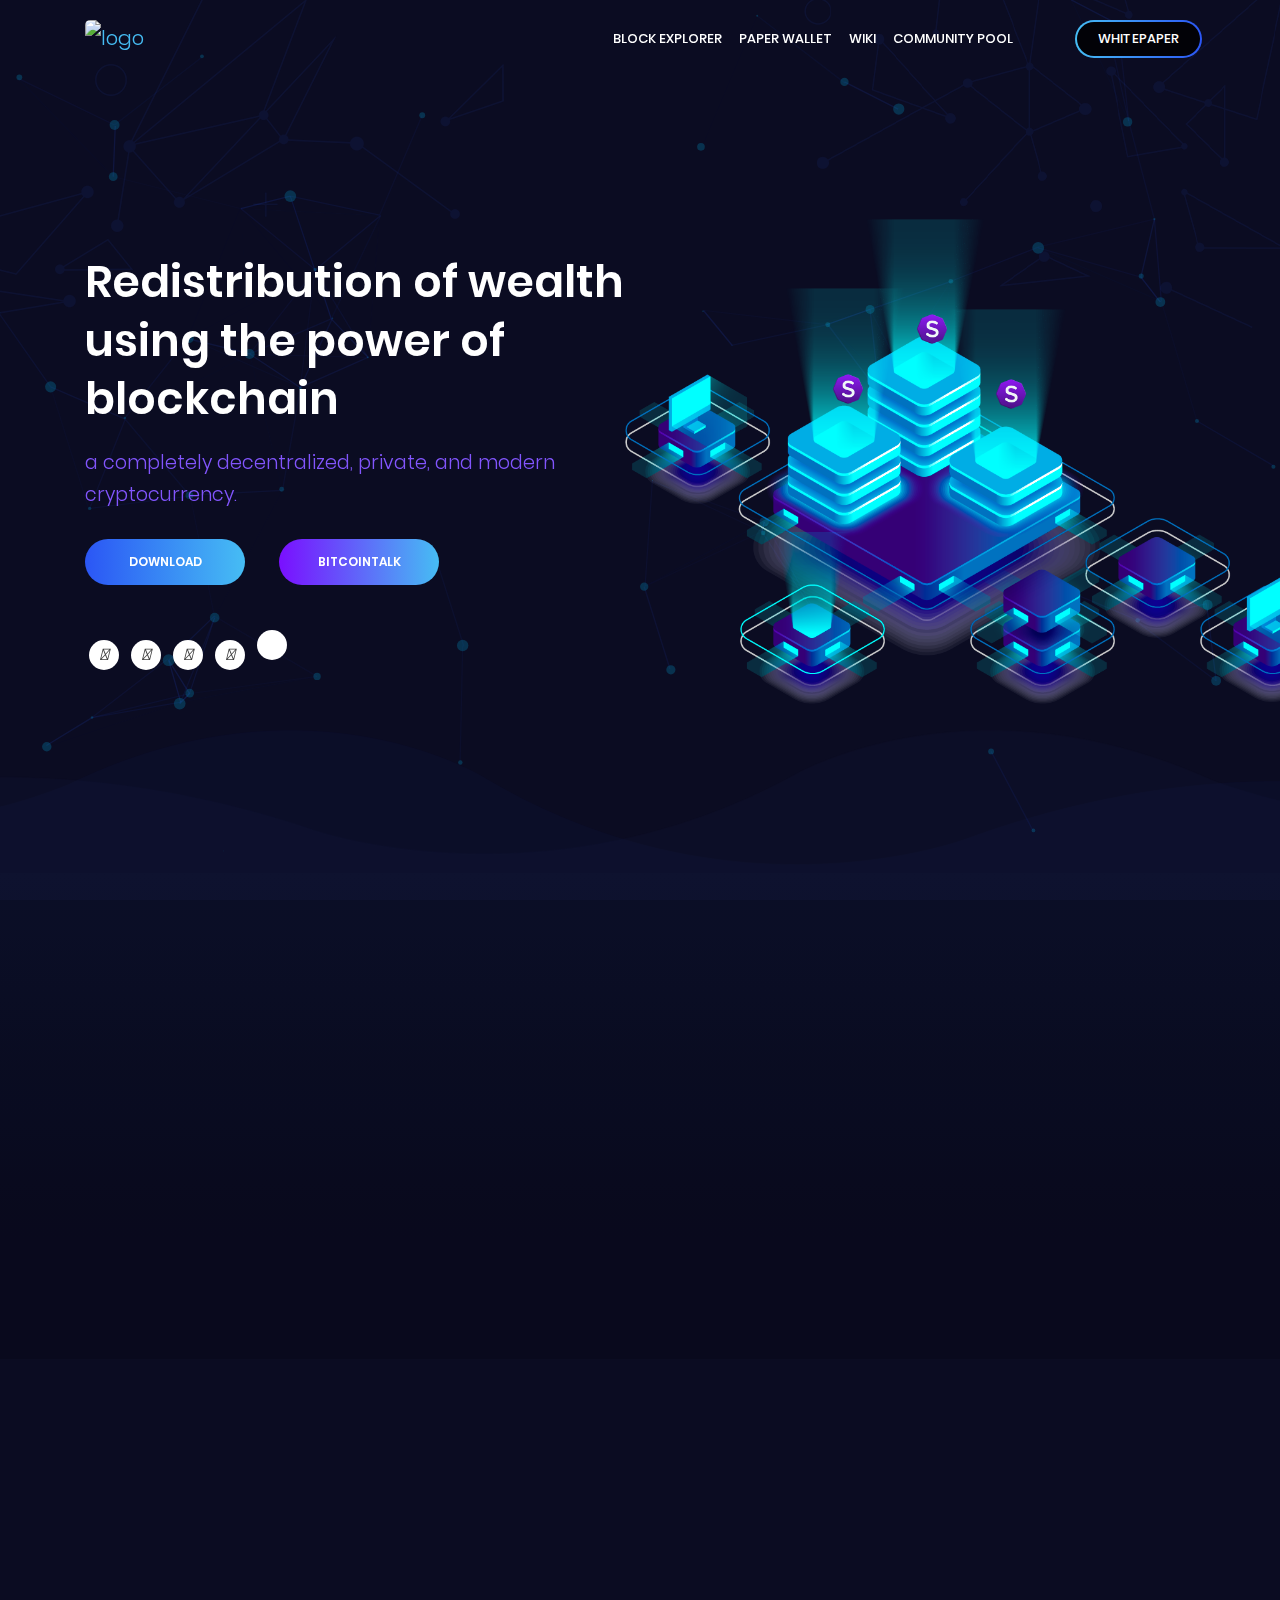
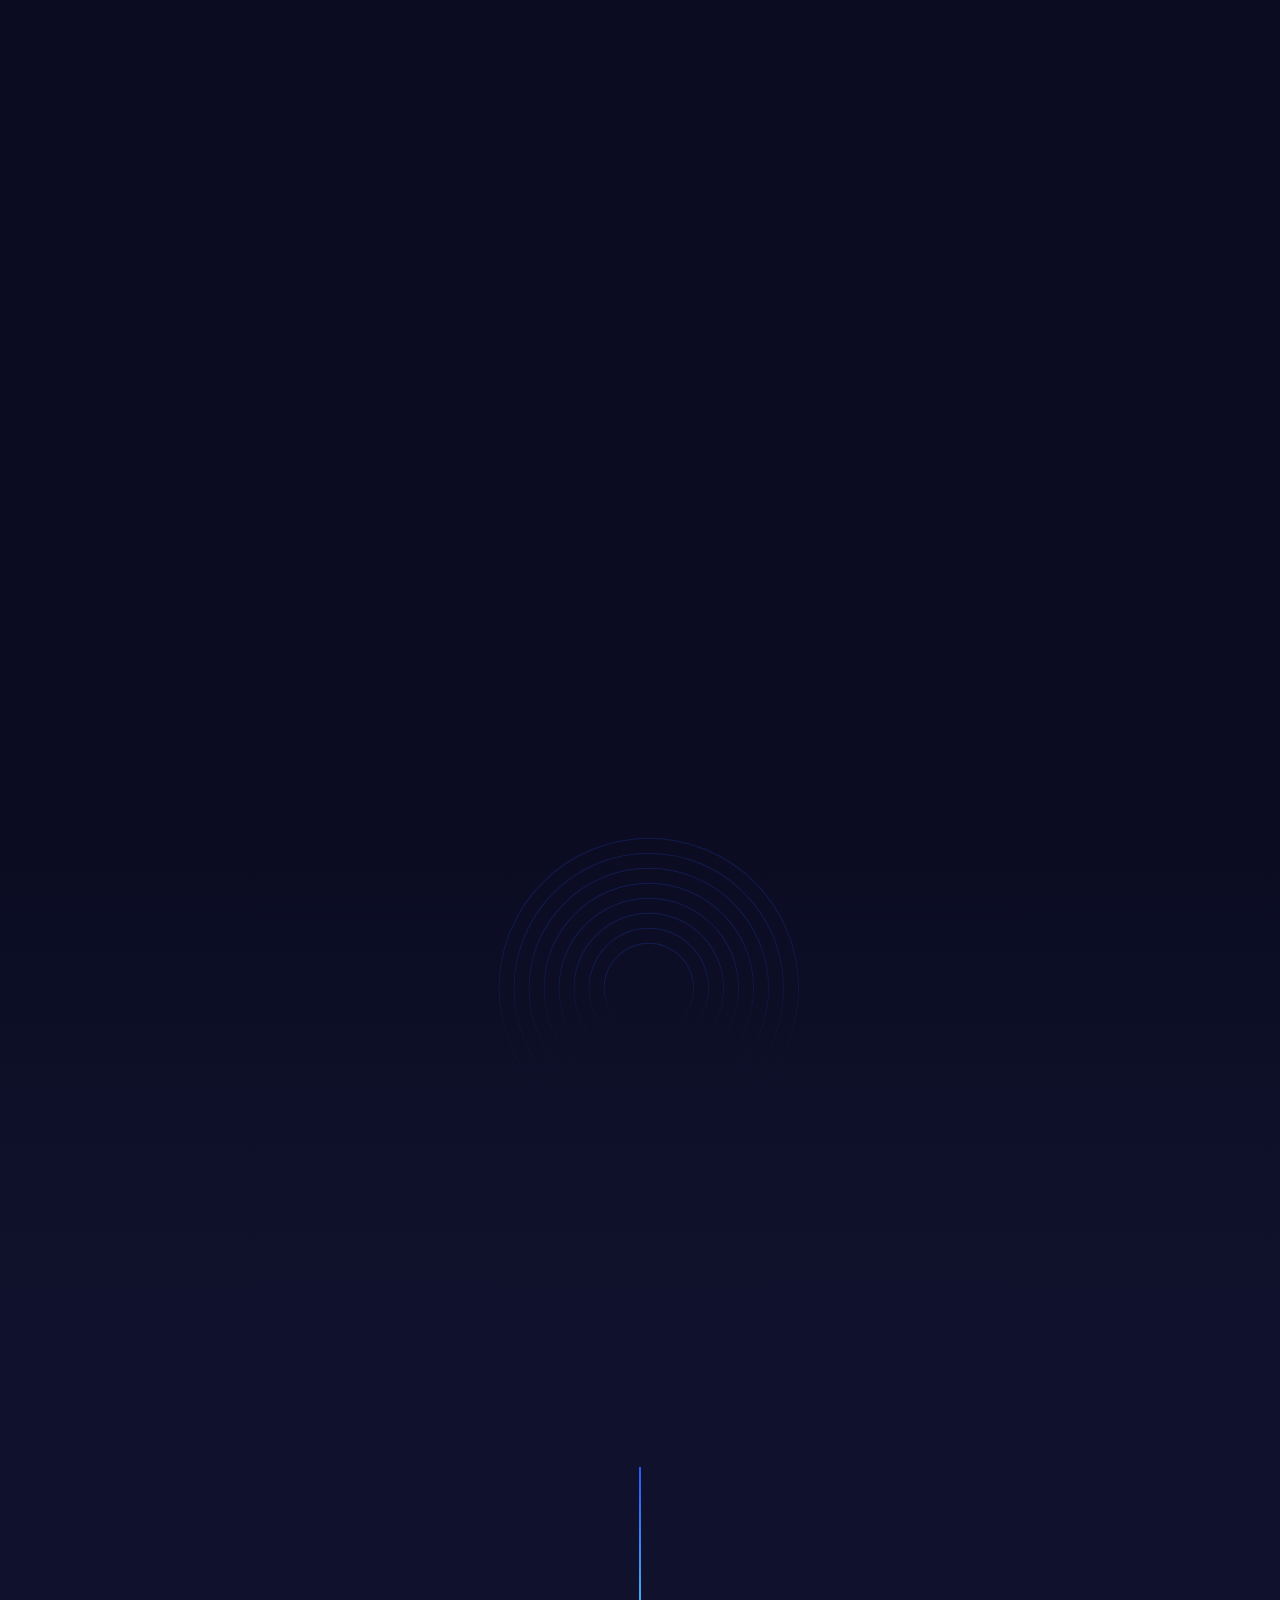
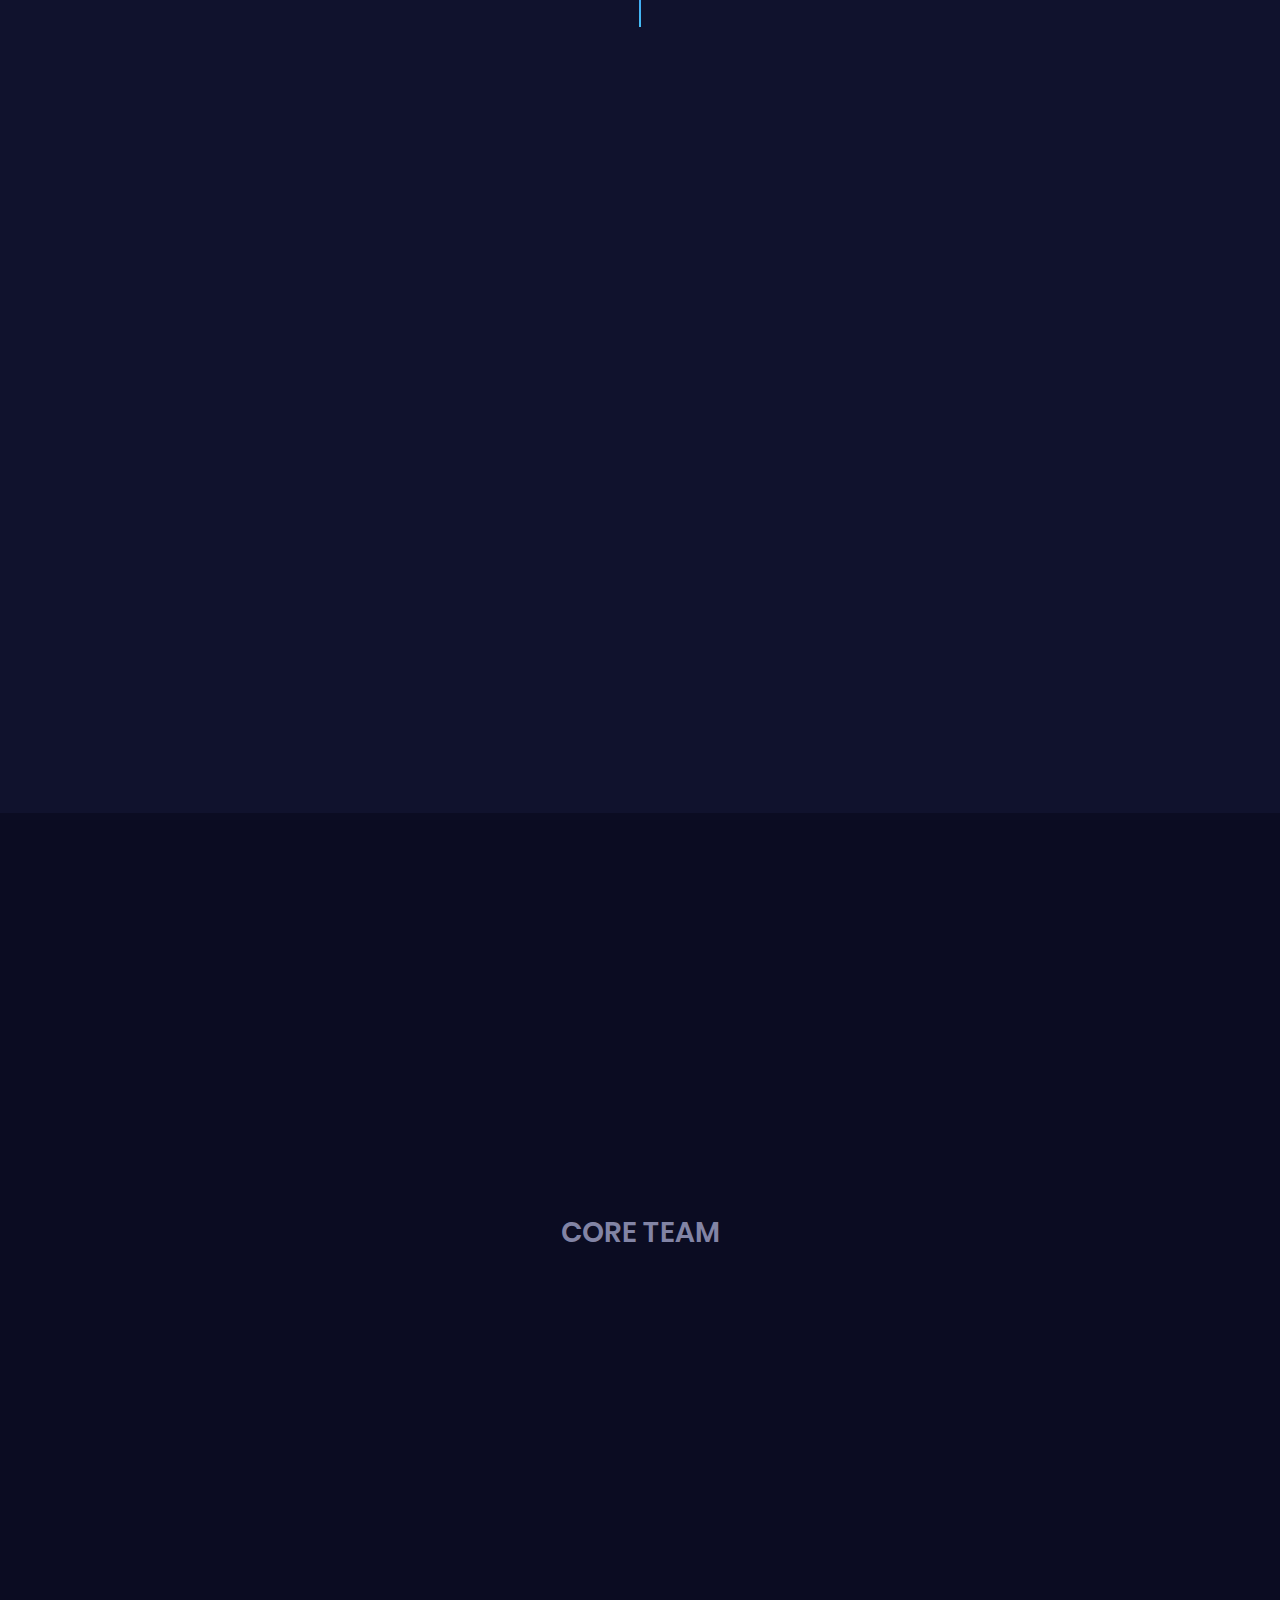
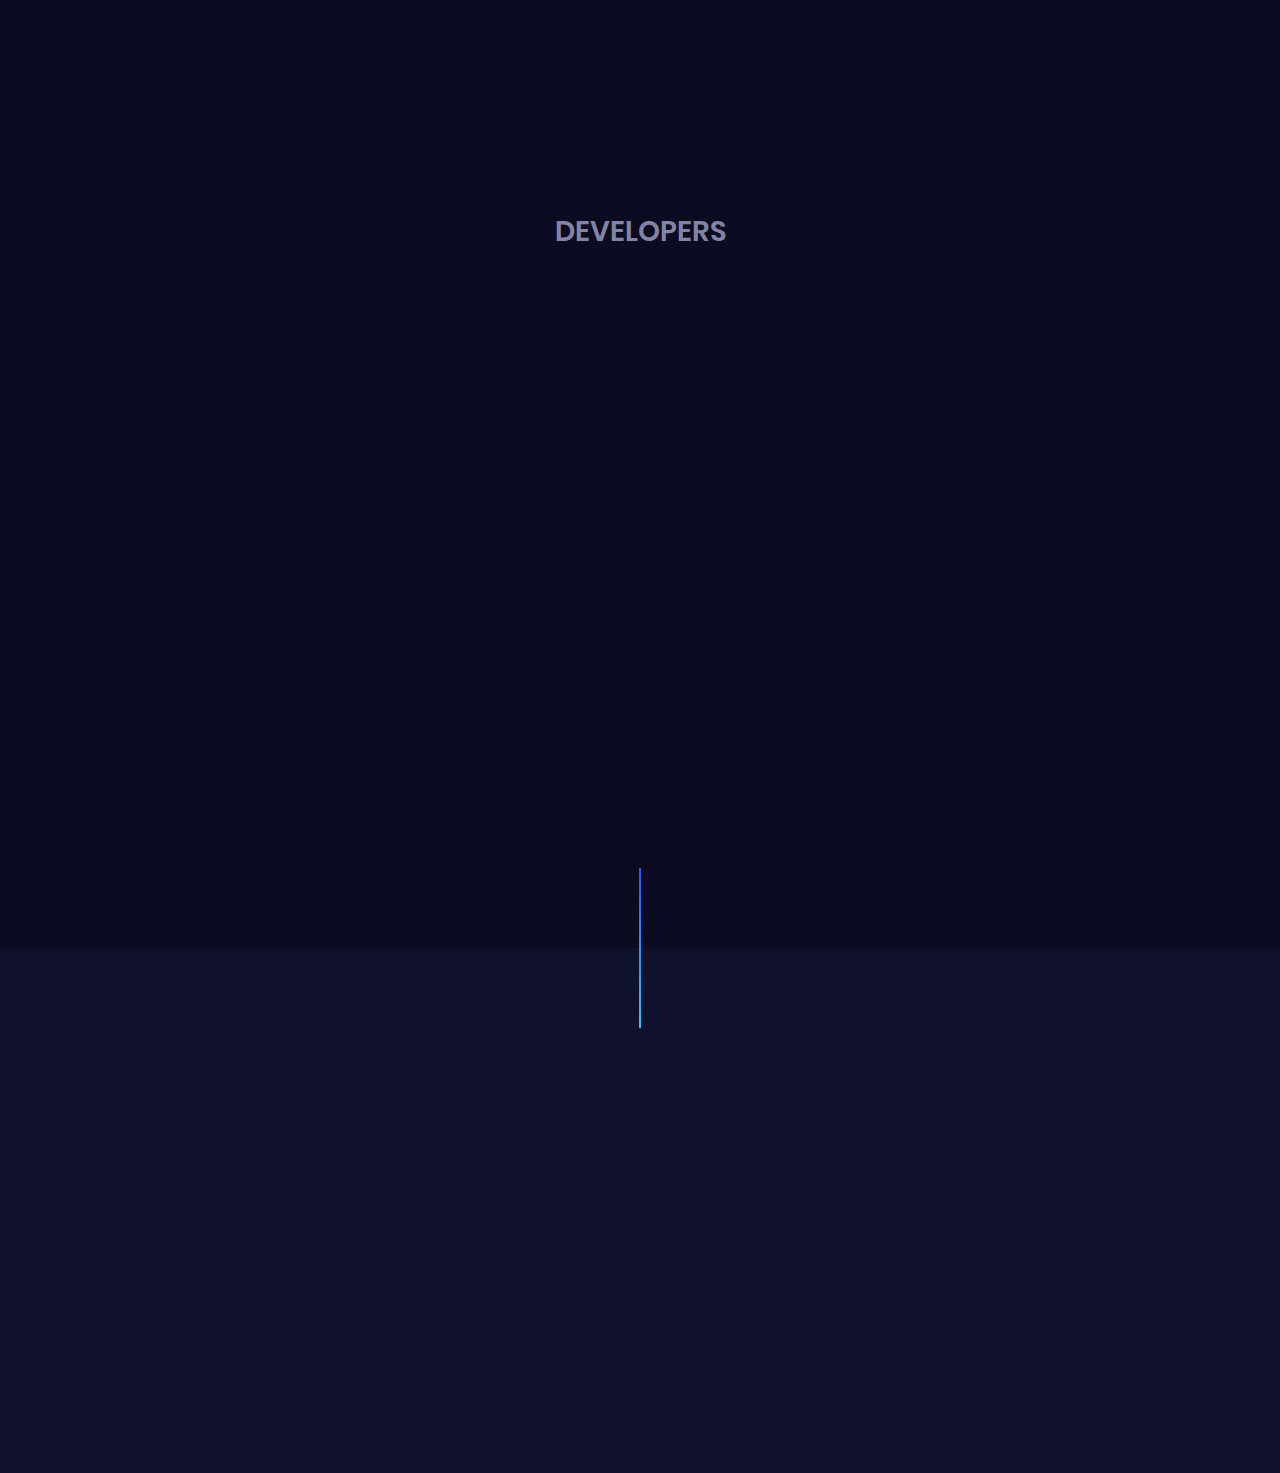
==== commit df43494b: "fix" ====
--- a/index.html
+++ b/index.html
@@ -1,376 +1,380 @@
-<!doctype html>
-<html lang="zxx">
-
-<head>
-	<meta charset="utf-8">
-    <meta http-equiv="X-UA-Compatible" content="IE=edge">
-    <meta name="viewport" content="width=device-width, initial-scale=1">
-	<title>Stellite - Redistribution of wealth using the power of blockchain.</title>
-	<link rel="shortcut icon" type="image/ico" href="assets/img/favicon.ico"/>
-	<link href="https://fonts.googleapis.com/css?family=Open+Sans:600|Source+Sans+Pro:600,700" rel="stylesheet">
-    <script defer src="https://use.fontawesome.com/releases/v5.0.6/js/all.js"></script>
-	<link rel="stylesheet" href="assets/css/stellite-team.css"/>
-	<link rel="stylesheet" href="assets/css/stellite.css"/>
-	<link rel="stylesheet" href="assets/css/timeline.css"/>
-
-</head>
-<body class="ui-transparent-nav" data-fade_in="on-load">
-	<!-- Navbar -->
-    <nav class="navbar navbar-fixed-top transparent navbar-default">
-		<div class="container">
-		
-			<!-- Navbar Logo -->
-			<a class="ui-variable-logo navbar-brand" href="index.html" title="Stellite - Redistribution of wealth using the power of blockchain.">
-				<!-- Default Logo -->
-				<img class="logo-default" src="assets/img/logo/stellite-logo.png" alt="Stellite - Redistribution of wealth using the power of blockchain." data-uhd>
-				<!-- Transparent Logo -->
-				<img class="logo-transparent" src="assets/img/logo/stellite-logo-white.png" alt="Stellite - Redistribution of wealth using the power of blockchain." data-uhd>
-			</a><!-- .navbar-brand -->
-
-			<!-- Navbar Toggle -->
-			<a href="#" class="ui-mobile-nav-toggle pull-right"></a>
-			
-			<!-- Navbar Navigation -->
-			<div class="ui-navigation navbar-right">
-				<ul class="nav navbar-nav">
-					<!-- Nav Item -->
-					<li class="dropdown active">
-						<ul class="dropdown-menu ">
-							<li class="active">
-								<a href="https://stellite.cash/whitepaper.pdf">White Paper</a>
-							</li>
-							<li>
-								<a href="http://explorer.stellite.cash/">Block Explorer</a>
-							</li>
-							<li>
-								<a href="paperwallet.html">Paper Wallet</a>
-							</li>
-							<li>
-								<a href="https://wiki.stellite.cash">Wiki</a>
-							</li>
-							<li>
-								<a href="https://communitypool.stellite.cash/#/home">Community Pool</a>
-							</li>
-						</ul>
-					</li>
-					<!-- Nav Item -->
-							<li class="active">
-								<a href="https://stellite.cash/whitepaper.pdf">White Paper</a>
-							</li>
-							<li>
-								<a href="http://explorer.stellite.cash/">Block Explorer</a>
-							</li>
-							<li>
-								<a href="paperwallet.html">Paper Wallet</a>
-							</li>
-												<li>
-								<a href="https://wiki.stellite.cash">Wiki</a>
-							</li>
-							<li>
-								<a href="https://communitypool.stellite.cash/#/home">Community Pool</a>
-							</li>
-				</ul><!--.navbar-nav -->
-			</div><!--.ui-navigation -->
-		</div><!-- .container -->
-	</nav> <!-- nav -->
-	
-	<!-- Main Wrapper -->
-    <div class="main" role="main">
-    	
-    	<!-- Hero Slider -->
-		<div class="ui-hero hero-lg ui-tilt ui-gradient-purple">
-			<div class="container">
-				<div class="row">
-					<div class="col-sm-6" data-vertical_center="true" data-vertical_offset="16" style="margin-top: 98.906px;">
-						<h1 class="heading animate animated fade-in-up-big" data-show="fade-in-up-big" data-delay="100">
-							Stellite
-						</h1>
-						<p class="paragraph animate animated fade-in-up-big" data-show="fade-in-up-big" data-delay="400"><font size="5">
-								<br>
-								Redistribution of wealth using the power of a completely decentralized, private, and modern cryptocurrency.
-						</p>
-						<div class="actions animate animated fade-in-up-big" data-show="fade-in-up-big" data-delay="600">
-							<a class="btn ui-gradient-blue shadow-xl" href="https://github.com/stellitecoin/Stellite/releases">Download</a>
-														<a class="btn ui-gradient-blue shadow-xl" href="https://bitcointalk.org/index.php?topic=2813261.0">BitcoinTalk</a>
-
-						</div>
-					</div>
-					<div class="col-sm-6 animate animated fade-in-left" data-show="fade-in-left" data-delay="400">
-						<img src="assets/img/logo/stellite-app-icon.png" alt="Stellite - Redistribution of wealth using the power of blockchain." data-uhd="" data-max_width="300" class="responsive-on-sm" style="max-width: 500px;">
-					</div>
-				</div><!-- .row -->
-			</div><!-- .container -->
-		</div>
-   		
-   		<!-- Features Section -->
-   		<div class="section ui-showcase-section">
-   			<div class="container">
-   				<!-- Section Heading -->
-   				<div class="section-heading center">
-   					<br><br><h2 class="heading text-indigo">
-   						This is what makes Stellite unique
-   					</h2>
-   					<p class="paragraph">
-						Stellite is the first cryptocurrency to link IPFS and ZeroNet with blockchain and to make a globally scalable and mobile friendly ecosystem.
-					</p>
-   				</div>
-   				<div class="row">
-   					<!-- Image Column -->
-   					<div class="col-xs-4 col-sm-5 col-md-6 col-lg-7 animate" data-show="fade-in-right"><br><br>
-   						<img src="assets/img/logo/stellite-app-icon.png" alt="Stellite - Redistribution of wealth using the power of blockchain." data-uhd data-max_width="350"/>
-   					</div>
-   					<!-- Text Column -->
-   					<div class="col-xs-8 col-sm-7 col-md-6 col-lg-5" data-vertical_center="true">
-   						<!-- Icon blocks --><br><br>
-   						<ul class="ui-icon-blocks ui-blocks-v icons-lg">
-   							<li class="ui-icon-block animate" data-show="fade-in">
-   								<span class="icon icon-lock text-purple"></span>
-   								<h5 class="text-dark-gray">Secure</h5>
-   								<p>
-   									CryptoNote technology is the backbone of Stellite.
-   								</p>
-   							</li>
-							<li class="ui-icon-block animate" data-show="fade-in">
-   								<span class="icon icon-list text-purple"></span>
-   								<h5 class="text-dark-gray">P2P node list</h5>
-   								<p>
-   									Decentralized P2P node lists via IPFS and Zeronet.
-   								</p>
-   							</li>
-   							<li class="ui-icon-block animate" data-show="fade-in">
-   								<span class="icon icon-screen-smartphone text-purple"></span>
-   								<h5 class="text-dark-gray">True mobile mining</h5>
-   								<p>
-   									No simulations, you can mine Stellite on your phone.
-   								</p>
-   							</li>
-   						</ul>
-   					</div>
-   				</div><!-- .row -->
-   			</div><!-- .container -->
-   		</div><!-- .section -->
-   		
-   		<!-- Call To Action Section -->
-   		<div class="section ui-gradient-purple ui-section-tilt ui-action-section">
-   			<div class="container">
-   				<div class="row">
-   					<!-- Text Column -->
-   					<div class="col-md-6 col-sm-7 text-block">
-   						<!-- Section Heading -->
-   						<div class="section-heading">
-							<h2 class="heading">
-								Download our GUI Wallet
-							</h2>
-							<p class="paragraph">
-								Fast, easy, and cheap transactions with Stellite. Download our wallet today!
-							</p>
-							<div class="actions">
-							<a class="btn ui-gradient-blue shadow-xl" href="https://github.com/stellitecoin/StelliteGUI/releases">Download</a>
-							</div>
-						</div><!-- .section-heading -->
-   					</div>
-   					<!-- Image Column -->
-   					<div class="col-md-6 col-sm-5 img-block animate" data-show="fade-in-left">
-   						<img src="assets/img/mockups/stellite-mockup.png" alt="Applify - App Landing HTML Template" data-uhd class="responsive-on-sm" data-max_width="602"/>
-   					</div>
-   				</div><!-- .row -->
-   			</div><!-- .container -->
-   		</div><!-- .section -->
-<!--  Team Section -->
-   		<div class="section">
-			<div class="container">
-<h2 class="heading text-indigo"><center>
-   						Our Team</center>
-   					</h2>
-<!-- ********* <3 ********* ONE ********* <3 ********* -->
-			<ul class="one">
-			  <li class="transition">
-				<div class="wrapper"> <img class="transition " src="assets/img/team/hayzam.png">
-				  <ul class="social">
-					<li><a href="https://twitter.com/hayzam_js">@hayzam_js</a><br>
-				  </ul>
-				  <span class="transition ui-gradient-purple" >
-				  <h3>Hayzam Sherif <em>Founder & Lead Developer</em></h3>
-				  <img src="https://dooreight.com/codepen/people/more.svg"> </span> </div>
-			  </li>
-			  <li class="transition">
-				<div class="wrapper"> <img class="transition" src="assets/img/team/arkadiy.png">
-				  <ul class="social">
-					<li><a href="https://twitter.com/arkadiy_deliev">@arkadiy_deliev</a><br>
-				  </ul>
-				  <span class="transition ui-gradient-purple">
-				  <h3>Arkadiy Deliev <em>Co-founder & Operations Manager</em></h3>
-				  <img src="https://dooreight.com/codepen/people/more.svg"> </span> </div>
-			  </li>
-			  <li class="transition">
-				<div class="wrapper"> <img class="transition" src="assets/img/team/felix.png">
-				  <ul class="social">
-					<li><a href="https://twitter.com/WolfOfCE">@WolfOfCE</a><br>
-				  </ul>
-				  <span class="transition ui-gradient-purple">
-				  <h3>Felix Huber <em>Marketing, Designer & Front-end Dev</em></h3>
-				  <img src="https://dooreight.com/codepen/people/more.svg"> </span> </div>
-			  </li>
-			  <li class="transition">
-				<div class="wrapper"> <img class="transition" src="assets/img/team/schnee.png">
-				  <ul class="social">
-					<li><a href="https://twitter.com/snwzy">@snwzy</a><br>
-				  </ul>
-				  <span class="transition ui-gradient-purple">
-				  <h3>Philip Jovanovic<em>Developer</em></h3>
-				  <img src="https://dooreight.com/codepen/people/more.svg"> </span> </div>
-			  </li>
-			  <li class="transition">
-				<div class="wrapper"> <img class="transition" src="assets/img/team/zan.png">
-				  <ul class="social">
-					<li><a href="#">Developer and Designer</a><br>
-				  </ul>
-				  <span class="transition ui-gradient-purple">
-				  <h3>Zan Blair <em>Developer</em></h3>
-				  <img src="https://dooreight.com/codepen/people/more.svg"> </span> </div>
-			  </li>
-			  <li class="transition">
-				<div class="wrapper"> <img class="transition" src="assets/img/team/aneki.png">
-				  <ul class="social">
-					<li><a href="#">Marketing and Design</a><br>
-				  </ul>
-				  <span class="transition ui-gradient-purple">
-				  <h3>aneki <em>Marketing & Designer</em></h3>
-				  <img src="https://dooreight.com/codepen/people/more.svg"> </span> </div>
-			  </li>
-			</ul>
-   		</div><!-- .section -->
-	</div>
-<div id="how-it-works" class="section ui-gradient-purple">
-   			<div class="container">
-   				<!-- Section Heading -->
-   				<div class="section-heading center">
-   					<h2 class="heading">
-   						Exchanges
-   					</h2>
-						<a class="btn ui-gradient-blue shadow-xl" href="https://crex24.com/exchange/XTL-BTC">CREX24.COM</a>	
-						<a class="btn ui-gradient-blue shadow-xl" href="https://tradeogre.com/exchange/BTC-XTL">TRADEOGRE.COM</a>	
-   				</div><!-- .section-heading -->
-   				<!-- UI Tabbed Showcase -->
-   			</div><!-- .container -->
-   		</div><br><br>
-		<h2 class="heading text-indigo"><center>
-			Roadmap</center>
-		</h2>
-		<div class="container">
-			<div class="row">
-				<div style="display:inline-block;width:100%;overflow-y:auto;">
-				<ul class="timeline timeline-horizontal">
-					<li class="timeline-item">
-						<div class="timeline-badge primary ui-gradient-purple"><i class="fa fa-check"></i></div>
-						<div class="timeline-panel">
-							<div class="timeline-heading">
-								<h4 class="timeline-title">WHITE PAPER RELEASE⠀⠀⠀</h4>
-								<p><small class="text-muted"><i class="glyphicon glyphicon-time"></i>27th January 2018</small></p>
-							</div>
-						</div>
-					</li>
-					<li class="timeline-item">
-						<div class="timeline-badge primary ui-gradient-purple"><i class="fa fa-check"></i></div>
-						<div class="timeline-panel">
-							<div class="timeline-heading">
-								<h4 class="timeline-title">GUI WALLET RELEASE⠀⠀⠀</h4>
-								<p><small class="text-muted"><i class="glyphicon glyphicon-time"></i>February 2018</small></p>
-							</div>
-						</div>
-					</li>
-					<li class="timeline-item">
-						<div class="timeline-badge success ui-gradient-purple"><i class=""></i></div>
-						<div class="timeline-panel">
-							<div class="timeline-heading">
-								<h4 class="timeline-title">ZeroNet & IPFS INTEGRATION</h4>
-								<p><small class="text-muted"><i class="glyphicon glyphicon-time"></i>Q2 2018</small></p>
-									</div>
-						</div>
-					</li>
-					<li class="timeline-item">
-						<div class="timeline-badge info ui-gradient-purple"><i class=""></i></div>
-						<div class="timeline-panel">
-							<div class="timeline-heading">
-								<h4 class="timeline-title">WALLET & MINER FOR IOS & ANDROID</h4>
-								<p><small class="text-muted"><i class="glyphicon glyphicon-time"></i>Q3 2018</small></p>
-							</div>
-						</div>
-					</li>
-					<li class="timeline-item">
-						<div class="timeline-badge danger ui-gradient-purple"><i class=""></i></div>
-						<div class="timeline-panel">
-							<div class="timeline-heading">
-								<h4 class="timeline-title">TO BE ANNOUNCED + COMMUNITY WISHES</h4>
-								<p><small class="text-muted"><i class="glyphicon glyphicon-time"></i>Q4 2018</small></p>
-							</div>
-						</div>
-					</li>
-				</ul>
-			</div>
-		</div>
-
-	</div><br><br><br><br>
-
-   		<!-- Github Footer -->
-   		<footer class="ui-footer subscribe-footer">
-   			<div class="ui-gradient-purple footer-bg">
-   				<div class="container">
-   					<!-- Form Card -->
-					<div class="ui-card color-card ui-curve form-card shadow-xl">
-						<div class="card-header ui-gradient-peach">
-							<h3 class="heading text-indigo">Free/Libre and Open Source Software</h3>
-							<p class="paragraph">
-								Developed by the community for the community.
-							</p>
-						</div>
-						<div class="card-body">
-							<a class="btn ui-gradient-blue shadow-xl" href="https://github.com/stellitecoin">View Code</a>							
-						</div>
-					</div>					
-				</div><!-- .container -->	
-   			</div><!-- .footer-bg -->
-   				
-   			<!-- Footer Copyright -->
-   			<div class="footer-copyright bg-dark-gray">
-   				<div class="container">
-					<div class="row">
-						<!-- Copyright -->
-						<div class="col-xs-6">
-							<p>
-								&copy; 2018 <a href="htpp://stellite.cash" target="_blank" title="Codeytech">Stellite</a>
-							</p>
-						</div>
-						<!-- Social Icons -->
-						<div class="col-xs-6 text-right">
-							<a class="btn ui-gradient-blue btn-circle shadow-md" href="https://twitter.com/stellitecash">
-								<span class="fab fa-twitter"></span>
-							</a>
-							<a class="btn ui-gradient-blue btn-circle shadow-md" href="https://www.facebook.com/stellitecash">
-								<span class="fab fa-facebook"></span>
-							</a>
-							<a class="btn ui-gradient-green btn-circle shadow-md" href="https://discord.gg/8PhF342">
-								<span class="fab fa-discord"></span>
-							</a>
-							<a class="btn ui-gradient-peach btn-circle shadow-md" href="https://www.reddit.com/r/stellite/">
-								<span class="fab fa-reddit"></span>
-							</a>
-							<a class="btn ui-gradient-purple btn-circle shadow-md" href="https://github.com/stellitecoin">
-								<span class="fab fa-github"></span>
-							</a>
-						</div>
-					</div>
-   				</div><!-- .container -->
-   			</div><!-- .footer-copyright -->
-   		</footer><!-- .ui-footer -->
-    </div><!-- .main -->
-    
-    <!-- Scripts -->
-	<script type="text/javascript" src="assets/js/libs/jquery/jquery-3.2.1.min.js"></script>
-	<script type="text/javascript" src="assets/js/libs/slider-pro/jquery.sliderPro.min.js"></script>
-	<script type="text/javascript" src="assets/js/libs/owl.carousel/owl.carousel.min.js"></script>
-	<script type="text/javascript" src="assets/js/libs/form-validator/form-validator.min.js"></script>
-	<script type="text/javascript" src="assets/js/libs/bootstrap.js"></script>
-	<script type="text/javascript" src="assets/js/stellite/stellite.js"></script>
-</body>
-</html>
+<!DOCTYPE html>
+<html lang="zxx" class="js">
+   <head>
+      <meta charset="utf-8">
+      <meta name="author" content="WolfOfCrypto">
+      <meta name="viewport" content="width=device-width, initial-scale=1, shrink-to-fit=no">
+      <meta name="description" content="Stellite - Redistribution of wealth using the power of blockchain">
+      <link rel="shortcut icon" href="assets/img/favicon.ico">
+      <title>Stellite</title>
+      <link rel="stylesheet" href="assets/css/vendor.bundle.css">
+      <link rel="stylesheet" href="assets/css/style4963.css?ver=1.1">
+      <link rel="stylesheet" href="assets/css/theme4963.css?ver=1.1" id="layoutstyle">
+	  <script defer="" src="https://use.fontawesome.com/releases/v5.0.6/js/all.js"></script>
+   </head>
+   <body class="theme-dark is-smooth-effect" data-spy="scroll" data-target="#mainnav" data-offset="80">
+      <header class="site-header is-sticky">
+         <div id="particles-js" class="particles-container particles-js"></div>
+         <div class="navbar navbar-expand-lg is-transparent" id="mainnav">
+            <nav class="container">
+               <a class="navbar-brand animated" data-animate="fadeInDown" data-delay=".65" href="index.html"> <img class="logo logo-dark" alt="logo" src="https://stellite.cash/assets/img/logo/stellite-logo-white.png" > <img class="logo logo-light" alt="logo" src="https://stellite.cash/assets/img/logo/stellite-logo-white.png" > </a><button class="navbar-toggler" type="button" data-toggle="collapse" data-target="#navbarToggle"> <span class="navbar-toggler-icon"> <span class="ti ti-align-justify"></span> </span> </button>
+               <div class="collapse navbar-collapse justify-content-end" id="navbarToggle">
+                  <ul class="navbar-nav animated" data-animate="fadeInDown" data-delay=".9">
+                     <li class="nav-item"><a class="nav-link menu-link" href="http://explorer.stellite.cash/">Block Explorer</a></li>
+                     <li class="nav-item"><a class="nav-link menu-link" href="https://stellite.cash/paperwallet.html">Paper Wallet</a></li>
+                     <li class="nav-item"><a class="nav-link menu-link" href="https://wiki.stellite.cash/">Wiki</a></li>
+                     <li class="nav-item"><a class="nav-link menu-link" href="https://communitypool.stellite.cash/#/home">Community Pool</a></li>
+                  </ul>
+                  <ul class="navbar-nav navbar-btns animated" data-animate="fadeInDown" data-delay="1.15">
+                     <li class="nav-item"><a class="nav-link btn btn-sm btn-outline menu-link" href="https://stellite.cash/whitepaper.pdf">Whitepaper</a></li>
+                  </ul>
+               </div>
+            </nav>
+         </div>
+         <div id="header" class="banner banner-curb banner-particle d-flex align-items-center">
+            <div class="container">
+               <div class="banner-content">
+                  <div class="row align-items-center mobile-center">
+                     <div class="col-lg-6 col-md-12 order-lg-first">
+                        <div class="header-txt">
+                           <h1 class="animated" data-animate="fadeInUp" data-delay="1.55">Redistribution of wealth using the power of blockchain</h1>
+                           <p class="lead color-secondary animated" data-animate="fadeInUp" data-delay="1.65">a completely decentralized, private, and modern cryptocurrency.</p>
+                           <ul class="btns animated" data-animate="fadeInUp" data-delay="1.75">
+                              <li><a href="#" class="btn">Download</a></li>
+                              <li><a href="#" class="btn btn-alt">Bitcointalk</a></li>
+                           </ul>
+                           <ul class="social">
+                              <li class="animated" data-animate="fadeInUp" data-delay="1.85"><a href="https://www.facebook.com/stellitecash"><em class="fab fa-facebook"></em></a></li>
+                              <li class="animated" data-animate="fadeInUp" data-delay="1.9"><a href="https://twitter.com/stellitecash"><em class="fab fa-twitter"></em></a></li>
+                              <li class="animated" data-animate="fadeInUp" data-delay="2"><a href="https://github.com/stellitecoin"><em class="fab fa-github"></em></a></li>
+                              <li class="animated" data-animate="fadeInUp" data-delay="2.05"><a href="https://www.reddit.com/r/stellite/"><em class="fab fa-reddit"></em></a></li>
+                              <li class="animated" data-animate="fadeInUp" data-delay="2.15"><a href="https://discord.gg/8PhF342"><em class="fab fa-discord"></em></a></li>
+                           </ul>
+                        </div>
+                     </div>
+                     <div class="col-lg-6 col-md-12 order-first">
+                        <div class="header-image animated" data-animate="fadeInRight" data-delay="1.25"> <img src="images/header-image-dark.png" alt="header"> <img class="header-image-icon top-icon" src="images/header-icon-a.png" alt="header-icon"> <img class="header-image-icon left-icon" src="images/header-icon-a.png" alt="header-icon"> <img class="header-image-icon right-icon" src="images/header-icon-b.png" alt="header-icon"></div>
+                     </div>
+                  </div>
+               </div>
+            </div>
+         </div>
+      </header>
+      <div class="section section-pad section-bg-blend nopb" id="intro">
+         <div class="container">
+            <div class="row align-items-center">
+               <div class="col-md-5 offset-md-1">
+                  <div class="res-m-btm animated" data-animate="fadeInUp" data-delay=".1"> <img src="images/graph-dark-a.png" alt="graph"></div>
+               </div>
+               <div class="col-md-6 order-md-first order-last">
+                  <div class="text-block">
+                     <h2 class="animated" data-animate="fadeInUp" data-delay="0">Stellite is the first cryptocurrency to link IPFS and ZeroNet with blockchain.</h2>
+                     <p class="lead animated" data-animate="fadeInUp" data-delay=".1">Most cryptocurrencies hard-code trusted nodes and peers to help
+users set up their own nodes. This has been proven to work, but calls for a noticeable security risk.
+Stellite’s proposed solution is called IPFS.  IPFS acts like a permanent
+storage of the node list and ZeroNet will be the dynamic front end of this permanent storage.</p>
+                    
+                  </div>
+               </div>
+            </div>
+         </div>
+      </div>
+      <div class="section section-pad no-pb section-bg-alt">
+         <div class="container">
+            <div class="row align-items-center">
+               <div class="col-md-5">
+                  <div class="res-m-btm animated" data-animate="fadeInUp" data-delay=".1"> <img src="images/graph-dark-b.png" alt="graph" height="150%" width="150%"></div>
+               </div>
+               <div class="col-md-6 offset-md-1">
+                  <div class="text-block">
+                     <h2 class="animated" data-animate="fadeInUp" data-delay="0">Completely secure. CryptoNote technology is the backbone of Stellite.</h2>
+                     <p class="lead animated" data-animate="fadeInUp" data-delay=".2">The CryptoNote algorithm is released under an open source license and has been adopted and incorporated
+into Stellite as it forms the basis for a solid, well tested cryptocurrency application. It is the
+same technology used by some of the best currencies out there like monero and bytecoin.</p>
+                    </div>
+               </div>
+            </div>
+         </div>
+      </div>
+      <div class="section section-pad no-pb section-bg-alt" id="intro">
+         <div class="container">
+            <div class="row align-items-center">
+               <div class="col-md-5 offset-md-1">
+                  <div class="res-m-btm animated" data-animate="fadeInUp" data-delay=".1"> <img src="images/mobilemining.png" alt="graph"></div>
+               </div>
+               <div class="col-md-6 order-md-first order-last">
+                  <div class="text-block">
+                     <h2 class="animated" data-animate="fadeInUp" data-delay="0">True mining for all devices.</h2>
+                     <p class="lead animated" data-animate="fadeInUp" data-delay=".1">Stellite plans to bring mining to all sorts of devices, from smartphones to smart TV’s, we do this by
+running our custom miner in such a way that it doesn’t damage any of the internal aspects of the
+machine it’s being run on. A person can create an address and mine to that address from an endless
+number of devices.</p>
+                    
+                  </div>
+               </div>
+            </div>
+         </div>
+      </div>
+	  
+      <div class="section section-pad section-bg-btoa" id="apps">
+         <div class="container">
+            <div class="row text-center">
+               <div class="col-md-8 offset-md-2 col-lg-6 offset-lg-3">
+                  <div class="section-head">
+                     <div class="heading-animation"> <span class="line-1"></span><span class="line-2"></span> <span class="line-3"></span><span class="line-4"></span> <span class="line-5"></span><span class="line-6"></span> <span class="line-7"></span><span class="line-8"></span></div>
+                     <h2 class="section-title animated" data-animate="fadeInUp" data-delay="0">GUI WALLET <span>WALLTES</span></h2>
+                     <p class="animated" data-animate="fadeInUp" data-delay=".1">Fast, easy, and cheap transactions with Stellite. <br>Download our wallet today!</p>
+                  </div>
+               </div>
+            </div>
+            <div class="row align-items-center">
+               <div class="col-md-6">
+                  <div class="res-m-btm animated" data-animate="fadeInUp" data-delay=".1"> <img src="https://stellite.cash/assets/img/mockups/stellite-mockup.png" alt="graph"></div>
+               </div>
+               <div class="col-md-5 offset-md-1">
+                  <div class="text-block">
+                     <p class="animated" data-animate="fadeInUp" data-delay="0">The GUI wallet is used to securely store your Stellite, and is what you will use to check your Stellite balance and send and receive Stellite. The job of the Stellite daemon is to communicate with the network to notify you of new transactions. </p>
+                     <ul class="btns">
+                        <li class="animated" data-animate="fadeInUp" data-delay="0"><a href="https://github.com/stellitecoin/StelliteGUI/releases" class="btn btn-sm">GUI WALLET</a></li>
+						<li class="animated" data-animate="fadeInUp" data-delay="0"><a href="https://github.com/stellitecoin/Stellite/releases" class="btn btn-sm">CLI WALLET</a></li>	
+                     </ul>
+                  </div>
+               </div>
+            </div>
+         </div>
+      </div>
+      <div class="section section-pad section-bg section-connect" id="roadmap">
+         <div class="container">
+            <div class="row text-center">
+               <div class="col">
+                  <div class="section-head">
+                     <h2 class="section-title animated" data-animate="fadeInUp" data-delay="0">Our Roadmap <span>RoadMap</span></h2>
+                  </div>
+               </div>
+            </div>
+            <div class="row roadmap-list align-items-end animated" data-animate="fadeInUp" data-delay="0">
+               <div class="col-lg">
+                  <div class="single-roadmap roadmap-sm roadmap-done">
+                     <h6>January 2018</h6>
+                     <p>WHITE PAPER RELEASE</p>
+                  </div>
+               </div>
+               <div class="col-lg width-0">
+                  <div class="single-roadmap roadmap-down roadmap-done">
+                     <h6>February 2018</h6>
+                     <p>GUI WALLET RELEASE⠀</p>
+                  </div>
+               </div>
+               <div class="col-lg">
+                  <div class="single-roadmap roadmap-sm roadmap-done">
+                     <h6>March 2018</h6>
+                     <p>DIFFICULTY ALOGRITHM CHANGE</p>
+                  </div>
+               </div>
+               <div class="col-lg width-0">
+                  <div class="single-roadmap roadmap-down">
+                     <h6>Q2 2018</h6>
+                     <p>ZeroNet & IPFS INTEGRATION</p>
+                  </div>
+               </div>
+               <div class="col-lg">
+                  <div class="single-roadmap roadmap-sm">
+                     <h6>Q3 2018</h6>
+                     <p>WALLET & MINER FOR IOS & ANDROID</p>
+                  </div>
+               </div>
+               <div class="col-lg width-0">
+                  <div class="single-roadmap roadmap-down">
+                     <h6>Q4 2018</h6>
+                     <p>TO BE ANNOUNCED + COMMUNITY WISHES</p>
+                  </div>
+               </div>
+            </div>
+         </div>
+      </div>
+      <div class="section section-pad no-pb section-bg-alt section-fix" id="team">
+         <div class="container">
+            <div class="row text-center">
+               <div class="col-md-8 offset-md-2 col-lg-6 offset-lg-3">
+                  <div class="section-head">
+                     <h2 class="section-title animated" data-animate="fadeInUp" data-delay="0">The Stellite Team <span>Team</span></h2>
+                     <p class="animated" data-animate="fadeInUp" data-delay="0.1">The Stellite Team combines a passion for blockchain development, marketing &amp; design with members from all around the globe.</p>
+                  </div>
+               </div>
+            </div>
+            <div class="row">
+               <div class="col-md-12">
+                  <div class="gaps size-2x"></div>
+                  <h3 class="sub-heading ucap">Core Team</h3>
+                  <div class="gaps size-2x"></div>
+               </div>
+            </div>
+            <div class="row text-center">
+               <div class="col-md-6 col-lg-3">
+                  <div class="team-circle animated" data-animate="fadeInUp" data-delay=".2">
+                     <div class="team-photo"> <img src="https://stellite.cash/assets/img/team/hayzam.png" alt="" /></div>
+                     <div class="team-info">
+                        <h5 class="team-name">Hayzam Sherif</h5>
+                        <span class="team-title">FOUNDER &amp; LEAD DEVELOPER</span>
+                     </div>
+                  </div>
+               </div>
+               <div class="col-md-6 col-lg-3">
+                  <div class="team-circle animated" data-animate="fadeInUp" data-delay=".3">
+                     <div class="team-photo"> <img src="https://stellite.cash/assets/img/team/arkadiy.png" alt="team"></div>
+                     <div class="team-info">
+                        <h5 class="team-name">Arkadiy Deliev</h5>
+                        <span class="team-title">CO-FOUNDER &amp; OPERATIONS MANAGER</span>
+                     </div>
+                  </div>
+               </div>
+               <div class="col-md-6 col-lg-3">
+                  <div class="team-circle animated" data-animate="fadeInUp" data-delay=".4">
+                     <div class="team-photo"> <img src="images/felix.png" alt="team"></div>
+                     <div class="team-info">
+                        <h5 class="team-name">Felix Huber</h5>
+                        <span class="team-title">MARKETING, DESIGN &amp; FRONT-END DEV</span>
+                     </div>
+                  </div>
+               </div>
+               <div class="col-md-6 col-lg-3">
+                  <div class="team-circle animated" data-animate="fadeInUp" data-delay=".5">
+                     <div class="team-photo"> <img src="images/eric.png" alt="team"></div>
+                     <div class="team-info">
+                        <h5 class="team-name">Eric Michel</h5>
+                        <span class="team-title">BACK-END DEVELOPER & JAVA NINJA</span>
+                     </div>
+                  </div>
+               </div>
+               <div class="col-md-6 col-lg-3">
+                  <div class="team-circle animated" data-animate="fadeInUp" data-delay=".5">
+                     <div class="team-photo"> <img src="https://stellite.cash/assets/img/team/erwin.png" alt="team"></div>
+                     <div class="team-info">
+                        <h5 class="team-name">Erwin Beij</h5>
+                        <span class="team-title">SYSTEMS ENGINEER & COMMUNITY MANAGER</span>
+                     </div>
+                  </div>
+               </div>
+               <div class="col-md-6 col-lg-3">
+                  <div class="team-circle animated" data-animate="fadeInUp" data-delay=".5">
+                     <div class="team-photo"> <img src="https://stellite.cash/assets/img/team/schnee.png" alt="team"></div>
+                     <div class="team-info">
+                        <h5 class="team-name">Philip Jovanovic</h5>
+                        <span class="team-title">DEVELOPER</span>
+                     </div>
+                  </div>
+               </div>
+               <div class="col-md-6 col-lg-3">
+                  <div class="team-circle animated" data-animate="fadeInUp" data-delay=".5">
+                     <div class="team-photo"> <img src="https://stellite.cash/assets/img/team/aneki.png" alt="team"></div>
+                     <div class="team-info">
+                        <h5 class="team-name">Jamie Kramer</h5>
+                        <span class="team-title">TECH EXPERT</span>
+                     </div>
+                  </div>
+               </div>
+               <div class="col-md-6 col-lg-3">
+                  <div class="team-circle animated" data-animate="fadeInUp" data-delay=".5">
+                     <div class="team-photo"> <img src="https://stellite.cash/assets/img/team/aneki.png" alt="team"></div>
+                     <div class="team-info">
+                        <h5 class="team-name">aneki</h5>
+                        <span class="team-title">MARKETING & DESIGN</span>
+                     </div>
+                  </div>
+               </div>
+            </div>
+            <div class="row">
+               <div class="col-md-12">
+                  <div class="gaps size-2x"></div>
+                  <h3 class="sub-heading ucap">DEVELOPERS</h3>
+                  <div class="gaps size-2x"></div>
+               </div>
+            </div>
+			
+            <div class="row">
+               <div class="col-md-10 offset-md-1">
+                  <div class="row text-center">
+                     <div class="col-lg-6 col-md-6">
+                        <div class="team-circle animated" data-animate="fadeInUp" data-delay=".1">
+                           <div class="team-photo"> <img src="https://stellite.cash/assets/img/team/aneki.png" alt="team"></div>
+                           <div class="team-info">
+                              <h5 class="team-name">__jnmsk__</h5>
+                              <span class="team-title">DEVELOPER</span>
+                           </div>
+                        </div>
+                     </div>
+                     <div class="col-lg-6 col-md-6">
+                        <div class="team-circle animated" data-animate="fadeInUp" data-delay=".2">
+                           <div class="team-photo"> <img src="https://stellite.cash/assets/img/team/aneki.png" alt="team"></div>
+                           <div class="team-info">
+                              <h5 class="team-name">UnkillableThrill</h5>
+                              <span class="team-title">DEVELOPER</span>
+                           </div>
+                        </div>
+                     </div>
+                  </div>
+               </div>
+            </div>
+         </div>
+      </div>
+      <div class="section section-pad section-bg-alt" id="partners">
+         <div class="container">
+            <div class="row text-center">
+               <div class="col">
+                  <div class="section-head">
+                     <h2 class="section-title animated" data-animate="fadeInUp" data-delay="0">CURRENT EXCHANGES <span>EXCHANGES</span></h2>
+                  </div>
+               </div>
+            </div>
+            <div class="partner-list">
+               <div class="row text-center">
+                  <div class="col-md-8 offset-md-2">
+                     <div class="row">
+                        <div class="col-sm">
+                           <div class="single-partner animated" data-animate="fadeInUp" data-delay=".3"><a href="https://crex24.com/de/exchange/XTL-BTC"> <img src="images/partner-md-a.png" alt="partner"></a></div>
+                        </div>
+                        <div class="col-sm">
+                           <div class="single-partner animated" data-animate="fadeInUp" data-delay=".4"><a href="https://tradeogre.com/exchange/BTC-XTL"> <img src="images/partner-md-b.png" alt="partner"></a></div>
+                        </div>
+                     </div>
+                  </div>
+               </div>
+            </div>
+         </div>
+      </div>
+      <div class="section subscribe-section section-pad-md section-bg section-connect">
+         <div class="container">
+            <div class="row text-center">
+               <div class="col-md-6 offset-md-3">
+                  <h4 class="section-title-md animated" data-animate="fadeInUp" data-delay="0">Free/Libre & Open Source Software</h4>
+                     <ul class="btns">
+                        <li class="animated" data-animate="fadeInUp" data-delay="0"><a href="https://github.com/stellitecoin" class="btn btn-sm">VIEW CODE</a></li>
+					</ul>
+               </div>
+            </div>
+         </div>
+      </div>
+      <div class="section footer-scetion no-pt section-pad-sm section-bg">
+         <div class="container">
+            <div class="row text-center">
+               <div class="col-md-12">
+                  <ul class="social">
+                              <li class="animated" data-animate="fadeInUp" data-delay="1.85"><a href="https://www.facebook.com/stellitecash"><em class="fab fa-facebook"></em></a></li>
+                              <li class="animated" data-animate="fadeInUp" data-delay="1.9"><a href="https://twitter.com/stellitecash"><em class="fab fa-twitter"></em></a></li>
+                              <li class="animated" data-animate="fadeInUp" data-delay="2"><a href="https://github.com/stellitecoin"><em class="fab fa-github"></em></a></li>
+                              <li class="animated" data-animate="fadeInUp" data-delay="2.05"><a href="https://www.reddit.com/r/stellite/"><em class="fab fa-reddit"></em></a></li>
+                              <li class="animated" data-animate="fadeInUp" data-delay="2.15"><a href="https://discord.gg/8PhF342"><em class="fab fa-discord"></em></a></li>
+                  </ul>
+                  <span class="copyright-text animated" data-animate="fadeInUp" data-delay=".3"> Copyright &copy; 2018, Stellite.</span>
+               </div>
+            </div>
+         </div>
+      </div>
+      <div id="preloader">
+         <div id="loader"></div>
+         <div class="loader-section loader-top"></div>
+         <div class="loader-section loader-bottom"></div>
+      </div>
+      <script src="assets/js/jquery.bundle4963.js?ver=1.1"></script> <script src="assets/js/script4963.js?ver=1.1"></script> 
+   </body>
+</html>--- a/assets/css/style4963.css
+++ b/assets/css/style4963.css
@@ -0,0 +1,2 @@
+@font-face{font-family:'Poppins';src:url("../fonts/Poppins-Bold.eot");src:local("Poppins Bold"),local("Poppins-Bold"),url("../fonts/Poppins-Boldd41d.eot?#iefix") format("embedded-opentype"),url("../fonts/Poppins-Bold.woff2") format("woff2"),url("../fonts/Poppins-Bold.woff") format("woff"),url("../fonts/Poppins-Bold.ttf") format("truetype");font-weight:bold;font-style:normal}@font-face{font-family:'Poppins';src:url("../fonts/Poppins-Light.eot");src:local("Poppins Light"),local("Poppins-Light"),url("../fonts/Poppins-Lightd41d.eot?#iefix") format("embedded-opentype"),url("../fonts/Poppins-Light.woff2") format("woff2"),url("../fonts/Poppins-Light.woff") format("woff"),url("../fonts/Poppins-Light.ttf") format("truetype");font-weight:300;font-style:normal}@font-face{font-family:'Poppins';src:url("../fonts/Poppins-SemiBold.eot");src:local("Poppins SemiBold"),local("Poppins-SemiBold"),url("../fonts/Poppins-SemiBoldd41d.eot?#iefix") format("embedded-opentype"),url("../fonts/Poppins-SemiBold.woff2") format("woff2"),url("../fonts/Poppins-SemiBold.woff") format("woff"),url("../fonts/Poppins-SemiBold.ttf") format("truetype");font-weight:600;font-style:normal}@font-face{font-family:'Poppins';src:url("../fonts/Poppins-Medium.eot");src:local("Poppins Medium"),local("Poppins-Medium"),url("../fonts/Poppins-Mediumd41d.eot?#iefix") format("embedded-opentype"),url("../fonts/Poppins-Medium.woff2") format("woff2"),url("../fonts/Poppins-Medium.woff") format("woff"),url("../fonts/Poppins-Medium.ttf") format("truetype");font-weight:500;font-style:normal}@font-face{font-family:'Poppins';src:url("../fonts/Poppins-Regular.eot");src:local("Poppins Regular"),local("Poppins-Regular"),url("../fonts/Poppins-Regulard41d.eot?#iefix") format("embedded-opentype"),url("../fonts/Poppins-Regular.woff2") format("woff2"),url("../fonts/Poppins-Regular.woff") format("woff"),url("../fonts/Poppins-Regular.ttf") format("truetype");font-weight:normal;font-style:normal}/*! 02.0 - RESET */body{font-family:"Poppins",sans-serif;color:#3c3c3c;font-size:15px;line-height:1.86;font-weight:300;-webkit-font-smoothing:antialiased;-moz-osx-font-smoothing:grayscale;position:relative}body{color:#fff;background:#10122d}body.theme-light{color:#28384c;background:#fff}body.io-azure{background:#0d42b2}body.io-azure .section-pro,body.io-azure .section-pro-alt{color:#313c56}html,body{overflow-x:hidden}h1,h2,h3,h4,h5,h6,p,ul,ol,table{margin:0 0 18px}h1:last-child,h2:last-child,h3:last-child,h4:last-child,h5:last-child,h6:last-child,p:last-child,ul:last-child,ol:last-child,table:last-child{margin-bottom:0}h1,h2,h3,h4,h5,h6,.h1,.h2,.h3,.h4,.h5,.h6{line-height:1.33;font-weight:600;color:#373e45}h1.color-secondary,h2.color-secondary,h3.color-secondary,h4.color-secondary,h5.color-secondary,h6.color-secondary,.h1.color-secondary,.h2.color-secondary,.h3.color-secondary,.h4.color-secondary,.h5.color-secondary,.h6.color-secondary{color:#7a0fff}h1.color-primary,h2.color-primary,h3.color-primary,h4.color-primary,h5.color-primary,h6.color-primary,.h1.color-primary,.h2.color-primary,.h3.color-primary,.h4.color-primary,.h5.color-primary,.h6.color-primary{color:#46bdf4}h1+.image:not([class*="mt-"]),h2+.image:not([class*="mt-"]),h3+.image:not([class*="mt-"]),h4+.image:not([class*="mt-"]),h5+.image:not([class*="mt-"]),h6+.image:not([class*="mt-"]),.h1+.image:not([class*="mt-"]),.h2+.image:not([class*="mt-"]),.h3+.image:not([class*="mt-"]),.h4+.image:not([class*="mt-"]),.h5+.image:not([class*="mt-"]),.h6+.image:not([class*="mt-"]){margin-top:20px}.theme-light h1,.theme-light h2,.theme-light h3,.theme-light h4,.theme-light h5,.theme-light h6,.theme-light .h1,.theme-light .h2,.theme-light .h3,.theme-light .h4,.theme-light .h5,.theme-light .h6{line-height:1.33;font-weight:500;color:#28384c}.theme-light h1.color-secondary,.theme-light h2.color-secondary,.theme-light h3.color-secondary,.theme-light h4.color-secondary,.theme-light h5.color-secondary,.theme-light h6.color-secondary,.theme-light .h1.color-secondary,.theme-light .h2.color-secondary,.theme-light .h3.color-secondary,.theme-light .h4.color-secondary,.theme-light .h5.color-secondary,.theme-light .h6.color-secondary{color:#7a0fff}.theme-light h1.color-primary,.theme-light h2.color-primary,.theme-light h3.color-primary,.theme-light h4.color-primary,.theme-light h5.color-primary,.theme-light h6.color-primary,.theme-light .h1.color-primary,.theme-light .h2.color-primary,.theme-light .h3.color-primary,.theme-light .h4.color-primary,.theme-light .h5.color-primary,.theme-light .h6.color-primary{color:#46bdf4}.theme-light h1+.image:not([class*="mt-"]),.theme-light h2+.image:not([class*="mt-"]),.theme-light h3+.image:not([class*="mt-"]),.theme-light h4+.image:not([class*="mt-"]),.theme-light h5+.image:not([class*="mt-"]),.theme-light h6+.image:not([class*="mt-"]),.theme-light .h1+.image:not([class*="mt-"]),.theme-light .h2+.image:not([class*="mt-"]),.theme-light .h3+.image:not([class*="mt-"]),.theme-light .h4+.image:not([class*="mt-"]),.theme-light .h5+.image:not([class*="mt-"]),.theme-light .h6+.image:not([class*="mt-"]){margin-top:20px}.io-azure .section-pro h1,.io-azure .section-pro h2,.io-azure .section-pro h3,.io-azure .section-pro h4,.io-azure .section-pro h5,.io-azure .section-pro h6,.io-azure .section-pro blockquote,.io-azure .section-pro-alt h1,.io-azure .section-pro-alt h2,.io-azure .section-pro-alt h3,.io-azure .section-pro-alt h4,.io-azure .section-pro-alt h5,.io-azure .section-pro-alt h6,.io-azure .section-pro-alt blockquote{color:#1641b5}h1,.h1{font-size:2.93em}h2,.h2{font-size:2.3em}h3,.h3{font-size:1.87em}h4,.h4{font-size:1.6em}h5,.h5{font-size:1.33em}h6,.h6{font-size:1.07em}p{font-size:1em}h1.color-secondary,h2.color-secondary,h3.color-secondary,h4.color-secondary,h5.color-secondary,h6.color-secondary,.h1.color-secondary,.h2.color-secondary,.h3.color-secondary,.h4.color-secondary,.h5.color-secondary,.h6.color-secondary,p.color-secondary{color:#8255fd}h1.color-primary,h2.color-primary,h3.color-primary,h4.color-primary,h5.color-primary,h6.color-primary,.h1.color-primary,.h2.color-primary,.h3.color-primary,.h4.color-primary,.h5.color-primary,.h6.color-primary,p.color-primary{color:#46bdf4}h1.color-alt-primary,h2.color-alt-primary,h3.color-alt-primary,h4.color-alt-primary,h5.color-alt-primary,h6.color-alt-primary,.h1.color-alt-primary,.h2.color-alt-primary,.h3.color-alt-primary,.h4.color-alt-primary,.h5.color-alt-primary,.h6.color-alt-primary,p.color-alt-primary{color:#2b56f5}p.lead{font-size:1.27em;line-height:1.68}h1 span,h2 span,h3 span,h4 span,h5 span,h6 span,p span{color:#46bdf4}ul,ol{padding:0px;margin:0px}ul li,ol li{list-style:none}.lead{line-height:1.6}.relative{position:relative}.lh-x1{line-height:1}.lh-x2{line-height:1.5}.lh-x3{line-height:2}blockquote{font-size:1em;line-height:1.625;margin:30px 0;border:none;color:#3c3c3c}blockquote:first-child{margin-top:0}blockquote:last-child{margin-bottom:0}blockquote p:last-child strong{color:#46bdf4}p+h1,p+h2,p+h3,p+h4,p+h5,p+h4,ul+h1,ul+h2,ul+h3,ul+h4,ul+h5,ul+h4,ol+h1,ol+h2,ol+h3,ol+h4,ol+h5,ol+h4,table+h1,table+h2,table+h3,table+h4,table+h5,table+h4{margin-top:35px}ul+p,ul+ul,ul+ol,ol+ol,ol+ul,ul+table,ol+table{margin-top:35px}b,strong{font-weight:600}a{outline:0;transition:all 0.5s;color:#46bdf4}a:link,a:visited{text-decoration:none}a:hover,a:focus,a:active{outline:0;color:#8255fd}.container{position:relative;z-index:5}.section-bg{background:#10122d}.theme-light .section-bg{background:#eff6ff}.io-azure .section-bg{background:#0d42b2}.section-bg-alt{background:#0b0c22}.theme-light .section-bg-alt{background:#fff}.io-azure .section-bg-alt{background:#1b30a4}.section-bg-dark{background:#0b0c22}.theme-light .section-bg-dark{background:#fff}.io-azure .section-bg-dark{background:#15257b}.section-bg-blend{background-image:linear-gradient(to bottom, #0e122f 0%, #0b0c22 70%)}.theme-light .section-bg-blend{background-image:linear-gradient(to bottom, #eef4fe 0%, #fff 70%)}.section-bg-atob{background-image:linear-gradient(to bottom, #10122d 0%, #0b0c22 70%)}.theme-light .section-bg-atob{background-image:linear-gradient(to bottom, #eff6ff 0%, #fff 70%)}.section-bg-btoa{background-image:linear-gradient(to bottom, #0b0c22 0%, #10122d 70%)}.theme-light .section-bg-btoa{background-image:linear-gradient(to bottom, #fff 0%, #eff6ff 70%)}.section-pro{background:#fff !important}.section-pro-alt{background:#ebf3fc !important}.section-bg.section-gradiant,.section-bg-alt.section-gradiant{background-image:-webkit-linear-gradient(top left, #290075 0%, #086ddf 100%);background-image:-o-linear-gradient(top left, #290075 0%, #086ddf 100%);background-image:linear-gradient(to bottom right, #290075 0%, #086ddf 100%)}.section-bg.section-gradiant:after,.section-bg-alt.section-gradiant:after{opacity:0}h1,h2,h3,h4,h5,h6,blockquote{color:#fff}h1.color-secondary,h2.color-secondary,h3.color-secondary,h4.color-secondary,h5.color-secondary,h6.color-secondary,blockquote.color-secondary{color:#7a0fff}h1.color-primary,h2.color-primary,h3.color-primary,h4.color-primary,h5.color-primary,h6.color-primary,blockquote.color-primary{color:#46bdf4}h1.color-alt-primary,h2.color-alt-primary,h3.color-alt-primary,h4.color-alt-primary,h5.color-alt-primary,h6.color-alt-primary,blockquote.color-alt-primary{color:#2b56f5}#preloader{position:fixed;top:0;left:0;right:0;bottom:0;z-index:10000}.theme-light #preloader{background-color:#eff6ff}.color-primary{color:#46bdf4}.color-default{color:#3c3c3c}.color-heading{color:#373e45}.color-secondary{color:#7a0fff}.color-alternet{color:#999}.bg-white{background:#fff}.bg-primary{background:#46bdf4}.bg-secondary{background:#7a0fff}.bg-alternet{background:#999}.bg-light-primary{background-color:rgba(70,189,244,0.1)}.bg-light-secondary{background-color:rgba(122,15,255,0.1)}.bg-light-alternet{background-color:rgba(153,153,153,0.1)}.bdr{border:1px solid rgba(0,0,0,0.04)}.bdr-y{border-top:1px solid rgba(0,0,0,0.04);border-bottom:1px solid rgba(0,0,0,0.04)}.bdr-x{border-left:1px solid rgba(0,0,0,0.04);border-right:1px solid rgba(0,0,0,0.04)}.bdr-top{border-top:1px solid rgba(0,0,0,0.04)}.bdr-bottom{border-bottom:1px solid rgba(0,0,0,0.04)}.bdr-none{border-color:transparent}.overflow{overflow:hidden}.animated{visibility:hidden}.preload{display:none}.navbar-toggle{margin-right:0px}.carousel-control{visibility:hidden;-webkit-transition:opacity 1s ease-out;-moz-transition:opacity 1s ease-out;-o-transition:opacity 1s ease-out;transition:opacity 1s ease-out;opacity:0;width:60px}.carousel-control.left,.carousel-control.right{background-image:none;filter:none}.carousel-control .glyphicon-chevron-left,.carousel-control .glyphicon-chevron-right{width:60px;height:60px;padding-top:0;-ms-border-radius:50px;border-radius:50px;font-family:'FontAwesome';text-shadow:none;font-size:44px;margin-top:-30px}.carousel-control .glyphicon-chevron-left:hover,.carousel-control .glyphicon-chevron-right:hover{background:transparent}.carousel-control .glyphicon-chevron-left{left:10%}.carousel-control .glyphicon-chevron-left:before{content:'\f104'}.carousel-control .glyphicon-chevron-right{right:10%}.carousel-control .glyphicon-chevron-right:before{content:'\f105'}.video-box{position:relative;margin-top:40px;padding-top:56%}.video-box iframe{border:1px solid #fbfbfb;-ms-border-radius:5px;border-radius:5px;position:absolute;top:0;width:100%;height:100%;left:0}.panel-group .panel{border-radius:0;box-shadow:none;border-bottom:1px solid #eee;border:none}.panel-default>.panel-heading{padding:0;border-radius:0;color:#212121;background-color:transparent;border:0px}.panel-title{font-size:20px}.panel-title>a{display:block;padding:15px;text-decoration:none}.more-less{float:right;color:#212121}.panel-default>.panel-heading+.panel-collapse>.panel-body{border-top-color:#EEEEEE}.table-responsive{margin-bottom:30px}.table-responsive:last-child,.table-responsive .table{margin-bottom:0}.table>tbody>tr>td,.table>tbody>tr>th,.table>tfoot>tr>td,.table>tfoot>tr>th,.table>thead>tr>td,.table>thead>tr>th{border-color:#ececec}.table.bdr-top,.table.bdr-bottom{border-color:#ececec}.table-s1>tbody>tr>td,.table-s1>tbody>tr>th,.table-s1>tfoot>tr>td,.table-s1>tfoot>tr>th,.table-s1>thead>tr>td,.table-s1>thead>tr>th{padding:20px}.table-vertical>tbody>tr>td{vertical-align:middle}.logo-carousel .owl-dots{display:none !important}.owl-theme .owl-nav{margin-top:0}.hr-line{height:1px;background:#ebebeb}@keyframes fadeInLeft{from{opacity:0;transform:translate3d(-50px, 0, 0)}to{opacity:1;transform:none}}@keyframes fadeInRight{from{opacity:0;transform:translate3d(50px, 0, 0)}to{opacity:1;transform:none}}@keyframes fadeInUp{from{opacity:0;transform:translate3d(0, 50px, 0)}to{opacity:1;transform:none}}@keyframes fadeIn{from{opacity:0}to{opacity:1}}@media only screen and (min-width: 992px) and (max-width: 1199px){h2,.h2{font-size:2em}}@media only screen and (max-width: 991px){body{font-size:14px;-webkit-text-size-adjust:100%}.container{max-width:720px}h2,.h2{font-size:2em}.res-m-btm{margin-bottom:30px}}@media only screen and (max-width: 767px){.container{padding-left:20px;padding-right:20px;max-width:100%}.accordion .panel-title{font-size:1.125em;font-weight:400}h1,.h1{font-size:2.1em}}@media only screen and (max-width: 480px){body{min-width:320px}h1,.h1,.heading-lg,.heading-lg-lead{font-size:1.5em}h2,.h2{font-size:1.4em}h3,.h3{font-size:1.3em}h5,.h5{font-size:1em}}@media only screen and (max-width: 375px){.btn+.btn{margin-top:5px}}/*! 03.0 - UTILITY */img{outline:0;border:0 none;max-width:100%;height:auto;vertical-align:top;-ms-border-radius:5px;border-radius:5px}img+h2,img h3,img h4{margin-top:15px}img.alignright{padding:0;float:right;margin:5px 0 10px 30px}h3 img.alignright,h4 img.alignright,h2 img.alignright,h1 img.alignright{margin-top:0}img.alignleft{padding:0;float:left;margin:5px 30px 10px 0}h3 img.alignleft,h4 img.alignleft,h2 img.alignleft,h1 img.alignleft{margin-top:0}img.aligncenter{float:none;display:block;margin:5px auto 15px}img.aligncenter:first-child{margin-top:0}img.aligncenter:last-child{margin-bottom:0}hr,.hr{margin:45px 0}hr:first-child,.hr:first-child{margin-top:0}hr:last-child,.hr:last-child{margin-bottom:0}.hr-lg{margin:60px 0}.hr-md{margin:30px 0}.hr-sm{margin:15px 0}.al-center,.center{text-align:center}.al-center .with-line:after,.center .with-line:after{left:50%;margin-left:-35px}.al-right{text-align:right}.al-right .with-line:after{right:0}.al-left{text-align:left}.ucap{text-transform:uppercase}.cap{text-transform:capitalize}.section-pad{padding-top:150px;padding-bottom:150px}.section-pad-xs{padding-top:20px;padding-bottom:20px}.section-pad-sm{padding-top:75px;padding-bottom:75px}.section-pad-md{padding-top:112.5px;padding-bottom:112.5px}.section-pad-lg{padding-top:225px;padding-bottom:225px}.section-pad.nopd{padding-top:0;padding-bottom:0}.section-pad.nopb{padding-bottom:0}.section-pad.nopt{padding-top:0}.section-pad.section-fix{margin-bottom:-30px}.section-overup[class*="section-pad"]{margin-top:-112.5px;padding-top:0}.section-overup-lg[class*="section-pad"]{margin-top:-225px;padding-top:0}.pad-0,.nopd{padding:0px}.npl{padding-left:0px}.npr{padding-right:0px}.space-top{margin-top:20px}.space-top-sm{margin-top:15px}.space-top-md{margin-top:30px}.space-bottom{margin-bottom:20px}.space-bottom-sm{margin-bottom:15px}.space-bottom-md{margin-bottom:30px}.nomg{margin-top:0;margin-bottom:0}.wide-lg{max-width:1170px;margin:0 auto}.wide-md{max-width:970px;margin:0 auto}.wide-sm{max-width:770px;margin:0 auto}.wide-xs{max-width:570px;margin:0 auto}.img-shadow{box-shadow:0 12px 15px rgba(0,0,0,0.05)}.round{-ms-border-radius:4px;border-radius:4px}.round-md{-ms-border-radius:8px;border-radius:8px}.round-lg{-ms-border-radius:35px;border-radius:35px}.circle{-ms-border-radius:50%;border-radius:50%}.image{margin-bottom:20px}.image:last-child{margin-bottom:0}.image img{max-width:100%;height:auto}.image[class*="round"] a,.image[class*="round"] img,.image.circle a,.image.circle img{border-radius:inherit}.image.circle:not([class*="al-"]){text-align:center}.image.circle:not(.image-md) img{width:100%;max-width:555px}.image-md img{width:90%;max-width:220px}.gaps{clear:both;height:20px;display:block;margin:0}.gaps.size-lg{height:60px}.gaps.size-md{height:30px}.gaps.size-sm{height:15px}.gaps.size-0-5x{height:10px}.gaps.size-1-5x{height:30px}.gaps.size-1x{height:20px}.gaps.size-2x{height:40px}.gaps.size-3x{height:60px}.gaps.size-4x{height:80px}.gaps.size-5x{height:100px}.gaps.size-6x{height:120px}.gaps.size-xs{height:10px}.gaps.size-sep{height:45px}.gaps.size-section{height:150px}.pd-x1{padding:10px}.pd-x2{padding:20px}.pd-x3{padding:30px}.pd-x4{padding:40px}.pd-x5{padding:50px}.mg-x1{margin:10px}.mg-x2{margin:20px}.mg-x3{margin:30px}.mg-x4{margin:40px}.mg-x5{margin:50px}.mt-x1{margin-top:10px}.mt-x2{margin-top:20px}.mt-x3{margin-top:30px}.mt-x4{margin-top:40px}.mt-x5{margin-top:50px}.mt-x6{margin-top:60px}.mt-x7{margin-top:70px}.mt-x8{margin-top:80px}.mb-x1{margin-bottom:10px}.mb-x2{margin-bottom:20px}.mb-x3{margin-bottom:30px}.mb-x4{margin-bottom:40px}.mb-x5{margin-bottom:50px}.mb-x6{margin-bottom:60px}.mb-x7{margin-bottom:70px}.mb-x8{margin-bottom:80px}.ml-x1{margin-left:10px}.ml-x2{margin-left:20px}.ml-x3{margin-left:30px}.ml-x4{margin-left:40px}.ml-x5{margin-left:50px}.mr-x1{margin-right:10px}.mr-x2{margin-right:20px}.mr-x3{margin-right:30px}.mr-x4{margin-right:40px}.mr-x5{margin-right:50px}.mlr-x1{margin-left:10px;margin-right:10px}.mlr-x2{margin-left:20px;margin-right:20px}.mlr-x3{margin-left:30px;margin-right:30px}.mlr-x4{margin-left:40px;margin-right:40px}.mlr-x5{margin-left:50px;margin-right:50px}.mlr--x0-5{margin-left:-5px;margin-right:-5px}.mlr--x1{margin-left:-10px;margin-right:-10px}.mlr--x2{margin-left:-20px;margin-right:-20px}.mlr--x3{margin-left:-30px;margin-right:-30px}.mlr--x4{margin-left:-40px;margin-right:-40px}.mlr--x5{margin-left:-50px;margin-right:-50px}.plr-x0-5{padding-left:5px;padding-right:5px}.plr-x1{padding-left:10px;padding-right:10px}.plr-x2{padding-left:20px;padding-right:20px}.plr-x3{padding-left:30px;padding-right:30px}.plr-x4{padding-left:40px;padding-right:40px}.plr-x5{padding-left:50px;padding-right:50px}.no-pd,.pd-no{padding:0 !important}.no-pt,.pt-no{padding-top:0 !important}.no-pb,.pb-no{padding-bottom:0 !important}.no-mg,.mg-no{margin:0 !important}.no-mt,.mt-no{margin-top:0 !important}.no-mb,.mb-no{margin-bottom:0 !important}.no-bg,.bg-no{background:none !important}.no-round,.round-no,.noround,.square,.no-circle{border-radius:0 !important}.no-shadow,.shadow-no{text-shadow:none !important;box-shadow:none !important}@media screen and (min-width: 1600px){.section-pad{padding-top:225px;padding-bottom:225px}.section-pad-xs{padding-top:20px;padding-bottom:20px}.section-pad-sm{padding-top:112.5px;padding-bottom:112.5px}.section-pad-md{padding-top:150px;padding-bottom:150px}.section-pad-lg{padding-top:285px;padding-bottom:285px}.section-pad.nopd{padding-top:0;padding-bottom:0}}@media only screen and (min-width: 1200px){.pad-r{padding-right:60px}.pad-r-md{padding-right:30px}.pad-l{padding-left:60px}.pad-l-md{padding-left:30px}}@media only screen and (min-width: 992px) and (max-width: 1199px){.pad-r{padding-right:45px}.pad-l{padding-left:45px}}@media only screen and (max-width: 1200px){.section-pad,.section-pad-lg{padding-top:120px;padding-bottom:120px}.res-l-bttm{margin-bottom:60px}.res-l-bttm-sm,.form-m-bttm{margin-bottom:15px}.res-l-bttm-xs{margin-bottom:10px}.res-l-bttm-lg{margin-bottom:45px}}@media only screen and (max-width: 991px){.section-pad,.section-pad-lg{padding-top:120px;padding-bottom:120px}.res-m-bttm{margin-bottom:30px}.res-m-bttm-sm,.form-m-bttm{margin-bottom:15px}.res-m-bttm-xs{margin-bottom:10px}.res-m-bttm-lg{margin-bottom:45px}.al-center-md,.center-md{text-align:center}.al-right-md{text-align:right}.al-left-md{text-align:left}.gaps.size-lg{height:45px}.gaps.size-md{height:25px}.gaps.size-section{height:120px}.npr{padding-left:0}.npl{padding-right:0}.ml-x1{margin-left:0}.ml-x2{margin-left:0}.ml-x3{margin-left:0}.ml-x4{margin-left:0}.ml-x5{margin-left:0}.mr-x1{margin-right:0}.mr-x2{margin-right:0}.mr-x3{margin-right:0}.mr-x4{margin-right:0}.mr-x5{margin-right:0}hr,.hr{margin-top:30px;margin-bottom:30px}hr:last-child,.hr:last-child{margin-bottom:0}hr:first-child,.hr:first-child{margin-top:0}}@media only screen and (max-width: 767px){.al-center-sm,.center-sm{text-align:center}.al-right-sm{text-align:right}.al-left-sm{text-align:left}.image.circle:not(.image-md) img{max-width:320px}.section-pad,.section-pad-lg{padding-top:90px;padding-bottom:90px}.section-overup[class*="section-pad"]{margin-top:-75px}.section-overup-lg[class*="section-pad"]{margin-top:-112.5px}.res-s-bttm{margin-bottom:30px}.res-s-bttm-lg{margin-bottom:45px}.res-s-bttm-sm{margin-bottom:15px}.res-s-bttm-xs{margin-bottom:10px}.gaps.size-lg{height:45px}.gaps.size-section{height:120px}.space-top,.space-bottom,.space-top-sm,.space-bottom-sm,.space-top-md,.space-bottom-md{margin-top:30px}.content .npl+.pad-0{margin-top:25px}.pad-xs-0{padding:0px}}@media only screen and (max-width: 480px){img.alignright,img.alignleft,img.aligncenter{width:100%}img.no-resize,.no-resize{width:auto;max-width:100%}.pd-x3,.pd-x4,.pd-x5{padding:25px}}/*! 04.0 - COMMON */.section-head{padding-bottom:60px;position:relative}.section-head .section-title{margin-bottom:50px;text-transform:uppercase;position:relative;z-index:2}.section-head .section-title span,.section-head .section-title:before{position:absolute;top:50%;left:0;width:100%;content:attr(data-content);font-size:120px;height:120px;margin-top:-60px;line-height:1;z-index:1;color:rgba(122,15,255,0.06)}.section-head-s2{position:relative;padding-bottom:60px}.section-head-s2:before,.section-head-s2:after{position:absolute;left:50%;height:1px;width:110px;content:"";transform:rotate(-45deg);z-index:1;opacity:.4}.section-head-s2:before{top:60px;margin-left:-80px;background:#46bdf4}.section-head-s2:after{top:5px;margin-left:-50px;background:#7ab9ff}.section-head-s2 .heading-xs{position:relative;text-transform:uppercase;color:#7ab9ff;letter-spacing:0.2em;z-index:2}.section-head-s2 .section-title{position:relative;margin-bottom:25px;z-index:2;font-size:2.4em;letter-spacing:-0.01em}.heading-animation{position:absolute;height:60px;width:60px;left:50%;top:10px;opacity:.2;border-radius:50%;background:transparent;transform:rotate(45deg) translate(-50%, 0)}.heading-animation .line-1,.heading-animation .line-2,.heading-animation .line-3,.heading-animation .line-4,.heading-animation .line-5,.heading-animation .line-6,.heading-animation .line-7,.heading-animation .line-8{position:absolute;content:"";border-radius:50%;background:transparent;border-top:1px solid #2b56f5;border-left:1px solid #2b56f5}.heading-animation .line-1{top:-15px;left:-15px;height:90px;width:90px}.heading-animation .line-2{top:-30px;left:-30px;height:120px;width:120px}.heading-animation .line-3{top:-45px;left:-45px;height:150px;width:150px}.heading-animation .line-4{top:-60px;left:-60px;height:180px;width:180px}.heading-animation .line-5{top:-75px;left:-75px;height:210px;width:210px}.heading-animation .line-6{top:-90px;left:-90px;height:240px;width:240px}.heading-animation .line-7{top:-105px;left:-105px;height:270px;width:270px}.heading-animation .line-8{top:-120px;left:-120px;height:300px;width:300px}.section-title-sm{text-transform:uppercase;letter-spacing:0.3em}.section-title-md{margin-bottom:30px}.light .sub-heading{color:#8284a5}.sub-heading{text-align:center;color:#8284a5}.io-azure .sub-heading{color:#fff}@media only screen and (min-width: 481px) and (max-width: 991px){.section-head{padding-bottom:40px}.section-head .section-title{margin-bottom:30px}.section-head .section-title span,.section-head .section-title:before{font-size:80px;height:80px;margin-top:-40px}}@media only screen and (max-width: 480px){.section-head{padding-bottom:40px}.section-head .section-title{margin-bottom:30px}.section-head .section-title span,.section-head .section-title:before{font-size:50px;height:50px;margin-top:-25px}.section-head-s2{padding-bottom:40px}.section-head-s2:before,.section-head-s2:after{width:80px}.section-head-s2:before{top:50px;margin-left:-50px}.section-head-s2:after{margin-left:-30px}.section-head-s2 .section-title{font-size:1.4em}}.section-connect{position:relative}.section-connect:before{position:absolute;top:0;left:50%;content:"";margin-left:-80px;margin-top:-1px;height:2px;width:160px;background:linear-gradient(to right, #2b56f5 0%, #46bdf4 100%);transform:rotate(90deg)}@media only screen and (max-width: 991px){.section-connect:before{margin-left:-40px;width:80px}}.img-wrapper{position:absolute;bottom:0px;max-width:520px}.imagebg{position:absolute;height:100%;right:0;top:0;left:0;background-size:cover;background-position:50% 50%;background-repeat:no-repeat;z-index:0;opacity:0;transition:opacity .4s}.imagebg.imagebg-bottom{background-position:center bottom}.imagebg.footerbg{background-repeat:repeat;background-size:631.33px 366px}.fixed-bg .imagebg{background-attachment:fixed}.imagebg img{display:none}.image-on-left .imagebg,.image-on-right .imagebg{width:50%}.image-on-left .imagebg{right:50%}.image-on-right .imagebg{left:50%}.image-slice .imagebg{width:40%;left:0}.image-slice .imagebg+.imagebg{width:60%;left:40%}.image-slice .section-bg:not(.section-bg-r):after{content:"";background:#46bdf4;position:absolute;left:0;bottom:0;top:0;opacity:.9;width:100%}.image-slice .section-bg.section-bg-alt:not(.section-bg-r):after{background:#7a0fff}.has-bg-image{position:relative}.bg-image-loaded{opacity:1}.has-bg,.fixed-bg{background-repeat:no-repeat;background-position:50% 50%;background-size:cover}.has-bg{position:relative}.has-bg:after{position:absolute;top:0;left:0;right:0;bottom:0;content:"";background-color:#000;opacity:.5;z-index:1}.has-bg.bg-primary:after{background-color:#46bdf4}.has-bg.bg-secondary:after{background-color:#7a0fff}.has-bg.bg-alternet:after{background-color:#999}.has-bg.bg-light:after{background-color:#10122d}.has-bg.dark-filter:after{opacity:.50}.has-bg.darker-filter:after{opacity:.9}.has-bg.light-filter:after{opacity:.25}.has-bg.lighter-filter:after{opacity:.15}.has-bg.no-filter:after{opacity:0.01}.has-bg .container,.has-bg-image .container{position:relative;z-index:2}.fixed-bg{background-attachment:fixed}@media screen and (min-width: 2200px){.image-slice .imagebg{width:44%}.image-slice .imagebg+.imagebg{width:56%;left:44%}}@media screen and (min-width: 1600px){.image-slice .imagebg{width:42%}.image-slice .imagebg+.imagebg{width:58%;left:42%}}@media only screen and (max-width: 991px){.image-slice .imagebg{width:100%}.image-slice .imagebg+.imagebg{display:none}.imagebg.footerbg{background-repeat:repeat;background-size:473.5px 274.5px}}@media only screen and (min-width: 768px) and (max-width: 991px){.image-on-left .imagebg,.image-on-right .imagebg{width:40%}.image-on-left .imagebg{right:60%}.image-on-right .imagebg{left:60%}}@media only screen and (max-width: 767px){.image-on-left .imagebg,.image-on-right .imagebg{width:100%;position:static;margin-top:60px;margin-bottom:-60px;height:320px}.accordion .card .card-header a{padding:15px 60px 15px 20px}.accordion .card .card-body{padding:0 20px 15px 20px}}@media only screen and (max-width: 1280px){.has-parallax{background-position:50% 50% !important;background-attachment:scroll !important}}@media only screen and (max-width: 480px){.image-on-left .imagebg,.image-on-right .imagebg{height:220px}}.tab-custom .nav-tabs{background:none;border-bottom:2px solid rgba(122,15,255,0.2);display:table;width:100%}.tab-custom .nav-tabs.row{margin-left:0;margin-right:0}.tab-custom .nav-tabs li.nav-item{display:table-cell;float:none;margin-bottom:0}.tab-custom .nav-tabs li>a{text-align:center;border-radius:0px;padding:10px 2px;margin:0px;font-size:16px;font-weight:700;line-height:24px;color:#fff;font-weight:400;font-size:18px;text-transform:uppercase;border:none;border-bottom:2px solid transparent;margin-bottom:-2px}.tab-custom .nav-tabs li>a:hover{border-bottom-color:transparent;color:#46bdf4}.tab-custom .nav-tabs li>a img{height:60px;width:auto;margin-top:-5px}.tab-custom .nav-tabs li>a.active,.tab-custom .nav-tabs li>a.active:hover,.tab-custom .nav-tabs li>a.active:focus,.tab-custom .nav-tabs li>a.active:hover,.tab-custom .nav-tabs li>a.active:focus{border-bottom-color:#46bdf4;color:#fff;background:transparent}.tab-custom .tab-content{background:none;padding:30px 0 0}.tab-custom .tab-content h4{font-size:1.5em;margin-bottom:15px}.tab-custom .tab-content a{padding:8px 16px;margin-top:25px}.tab-custom-s2 .nav-tabs{border-bottom:none;display:block}.tab-custom-s2 .nav-tabs li.nav-item{display:inline-block}.tab-custom-s2 .nav-tabs li>a{padding:10px 8px;font-weight:400;margin:0 20px;color:#fff;opacity:.5;border-bottom-width:1px;display:inline-block}.tab-custom-s2 .nav-tabs li>a:hover{opacity:1;color:#fff}.tab-custom-s2 .nav-tabs li>a.active,.tab-custom-s2 .nav-tabs li>a.active:hover,.tab-custom-s2 .nav-tabs li>a.active:focus,.tab-custom-s2 .nav-tabs li>a.active:hover,.tab-custom-s2 .nav-tabs li>a.active:focus{border-bottom-color:#2b56f5;color:#fff;opacity:1}.section-pro .tab-custom-s2 .nav-tabs li>a,.section-pro-alt .tab-custom-s2 .nav-tabs li>a{color:#1641b5}.section-pro .tab-custom-s2 .nav-tabs li>a:hover,.section-pro-alt .tab-custom-s2 .nav-tabs li>a:hover{opacity:1;color:#1641b5}.section-pro .tab-custom-s2 .nav-tabs li>a.active,.section-pro .tab-custom-s2 .nav-tabs li>a.active:hover,.section-pro .tab-custom-s2 .nav-tabs li>a.active:focus,.section-pro .tab-custom-s2 .nav-tabs li>a.active:hover,.section-pro .tab-custom-s2 .nav-tabs li>a.active:focus,.section-pro-alt .tab-custom-s2 .nav-tabs li>a.active,.section-pro-alt .tab-custom-s2 .nav-tabs li>a.active:hover,.section-pro-alt .tab-custom-s2 .nav-tabs li>a.active:focus,.section-pro-alt .tab-custom-s2 .nav-tabs li>a.active:hover,.section-pro-alt .tab-custom-s2 .nav-tabs li>a.active:focus{border-bottom-color:#2b56f5;color:#1641b5;opacity:1}.theme-light .tab-custom .nav-tabs li>a{color:#3c3c3c}.theme-light .tab-custom .nav-tabs li>a:hover{color:#46bdf4}.theme-light .tab-custom .nav-tabs li>a.active,.theme-light .tab-custom .nav-tabs li>a.active:hover,.theme-light .tab-custom .nav-tabs li>a.active:focus,.theme-light .tab-custom .nav-tabs li>a.active:hover,.theme-light .tab-custom .nav-tabs li>a.active:focus{color:#3c3c3c}@media only screen and (max-width: 767px){.tab-custom .tab-content{padding:25px 0 30px}.tab-custom .nav-tabs li.nav-item>a{font-size:13px}}@media only screen and (max-width: 350px){.tab-custom .nav-tabs li.nav-item{display:block;width:100%}.tab-custom .nav-tabs li.nav-item>a{font-size:12px;line-height:18px}}.shadow{box-shadow:0 6px 23px -2px rgba(0,0,0,0.05)}.shadow-alt{box-shadow:0 6px 23px -2px rgba(0,0,0,0.11)}.mgr--30{margin-right:-30px}.mgl--30{margin-left:-30px}@media only screen and (max-width: 1280px){.owl-nav .owl-next{right:0}.owl-nav .owl-prev{left:0}}@media only screen and (max-width: 991px){.res-m-bttm{margin-bottom:30px}.res-m-bttm-sm,.form-m-bttm{margin-bottom:15px}.res-m-bttm-xs{margin-bottom:10px}.res-m-bttm-lg{margin-bottom:45px}.res-m-bttm-3x{margin-bottom:60px}.mgr--30{margin-right:0}.mgl--30{margin-left:0}}@media only screen and (min-width: 768px) and (max-width: 991px){.tab-center{text-align:center !important}.tab-left{text-align:left !important}}@media only screen and (max-width: 767px){.mobile-left{text-align:left !important}.mobile-center{text-align:center !important}body,.navigation{min-width:300px}}/*! 06.0 - HEADER SECTION */.particles-container{position:absolute;top:0;left:0;height:100%;width:100%;z-index:2}.theme-dark:not(.io-azure) .particles-container{opacity:.7}.theme-light:not(.io-azure) .particles-container{opacity:.4}.site-header{position:relative}.site-header .navbar{border-radius:0;border:0 none;min-width:300px;padding:12px 0 0;margin:0;z-index:9}.site-header .navbar-brand{height:auto;padding:0}.site-header .navbar-brand img{width:auto;max-width:100%;max-height:40px}.site-header .navbar-header .quote-btn{display:none}.site-header .navbar-collapse{padding:0;background-color:transparent;color:#3c3c3c}.site-header .logo-light{display:none}.navbar .navbar-nav>li:hover>a{color:#46bdf4;background:transparent}.navbar .navbar-nav>li>a{background:transparent;text-transform:uppercase;color:inherit;font-size:13px;font-weight:500;line-height:38px;margin:0 8.5px;transition:all .35s ease}.navbar .navbar-nav>li>a.nav-link{padding-left:0;padding-right:0}.navbar .navbar-nav>li>a.nav-link.btn{min-width:auto;padding:0 23px}.navbar .navbar-nav>li>a.nav-link.btn.active{color:#fff}.navbar .navbar-nav>li>a.nav-link.btn.active:after{opacity:0}.navbar .navbar-nav>li>a.nav-link.btn.active:before{opacity:1}.navbar .navbar-nav>li>a.nav-link.btn:hover{color:#fff}.navbar .navbar-nav>li>a.nav-link.active{color:#46bdf4;background:transparent}.navbar .navbar-nav>li>.dropdown-menu .nav-opened .dropdown-menu,.navbar .navbar-nav>li>.dropdown-menu .dropdown-menu{top:0;margin-top:0}.navbar .navbar-nav>li.nav-opened>.dropdown-menu,.navbar .navbar-nav>li:hover>.dropdown-menu{top:100%;opacity:1;visibility:visible}.navbar .navbar-nav.rollover .dropdown-menu{z-index:1010}.navbar .navbar-nav .dropdown-menu{background:#1b1e4b;border:0px;border-radius:0;padding:10px 0;left:0;top:100%;display:block;opacity:0;width:200px;visibility:hidden;transition:all .3s;border-radius:2px;transition:all .5s ease}.navbar .navbar-nav .dropdown-menu:after{position:absolute;top:-7px;left:20px;content:"";height:0;width:0;border-bottom:7px solid #1b1e4b;border-left:5px solid transparent;border-right:5px solid transparent}.navbar .navbar-nav .dropdown-menu .nav-opened .dropdown-menu,.navbar .navbar-nav .dropdown-menu .dropdown-menu{left:200px;opacity:0}.navbar .navbar-nav .dropdown-menu .dropdown-item{font-size:13px;font-weight:500;text-transform:uppercase;color:#fff}.navbar .navbar-nav .dropdown-menu .dropdown-item:hover,.navbar .navbar-nav .dropdown-menu .dropdown-item:focus,.navbar .navbar-nav .dropdown-menu .dropdown-item.active{color:#46bdf4;background:transparent}.navbar .navbar-nav .dropdown-menu .caret{margin-top:0;vertical-align:middle;transform:translateY(-50%) rotate(-90deg);position:absolute;top:50%;right:20px}.navbar .navbar-nav .dropdown-menu li{position:relative}.navbar .navbar-nav .dropdown-menu li:hover>a{color:#46bdf4;background:transparent}.navbar .navbar-nav .dropdown-menu li a{padding:10px 25px 10px 15px;text-transform:inherit}.navbar .navbar-nav .dropdown-menu li.nav-opened .dropdown-menu{opacity:1;visibility:visible;height:auto}.navbar .navbar-nav .dropdown-menu li:hover .dropdown-menu{opacity:1;visibility:visible;height:auto}.navbar .navbar-nav .dropdown-menu li:hover.has-children:after{border-left-color:#46bdf4}.navbar .navbar-nav .dropdown-menu li.has-children:after{position:absolute;top:50%;right:20px;content:"";height:0;width:0;transform:translateY(-50%);border-top:4px solid transparent;border-bottom:4px solid transparent;border-left:4px solid #3c3c3c;transition:all .5s ease}.navbar .navbar-nav .dropdown-menu li.dropdown>a:before{content:"\f105";display:block;position:absolute;top:50%;right:8px;opacity:1;margin-top:-7px;height:14px;width:12px;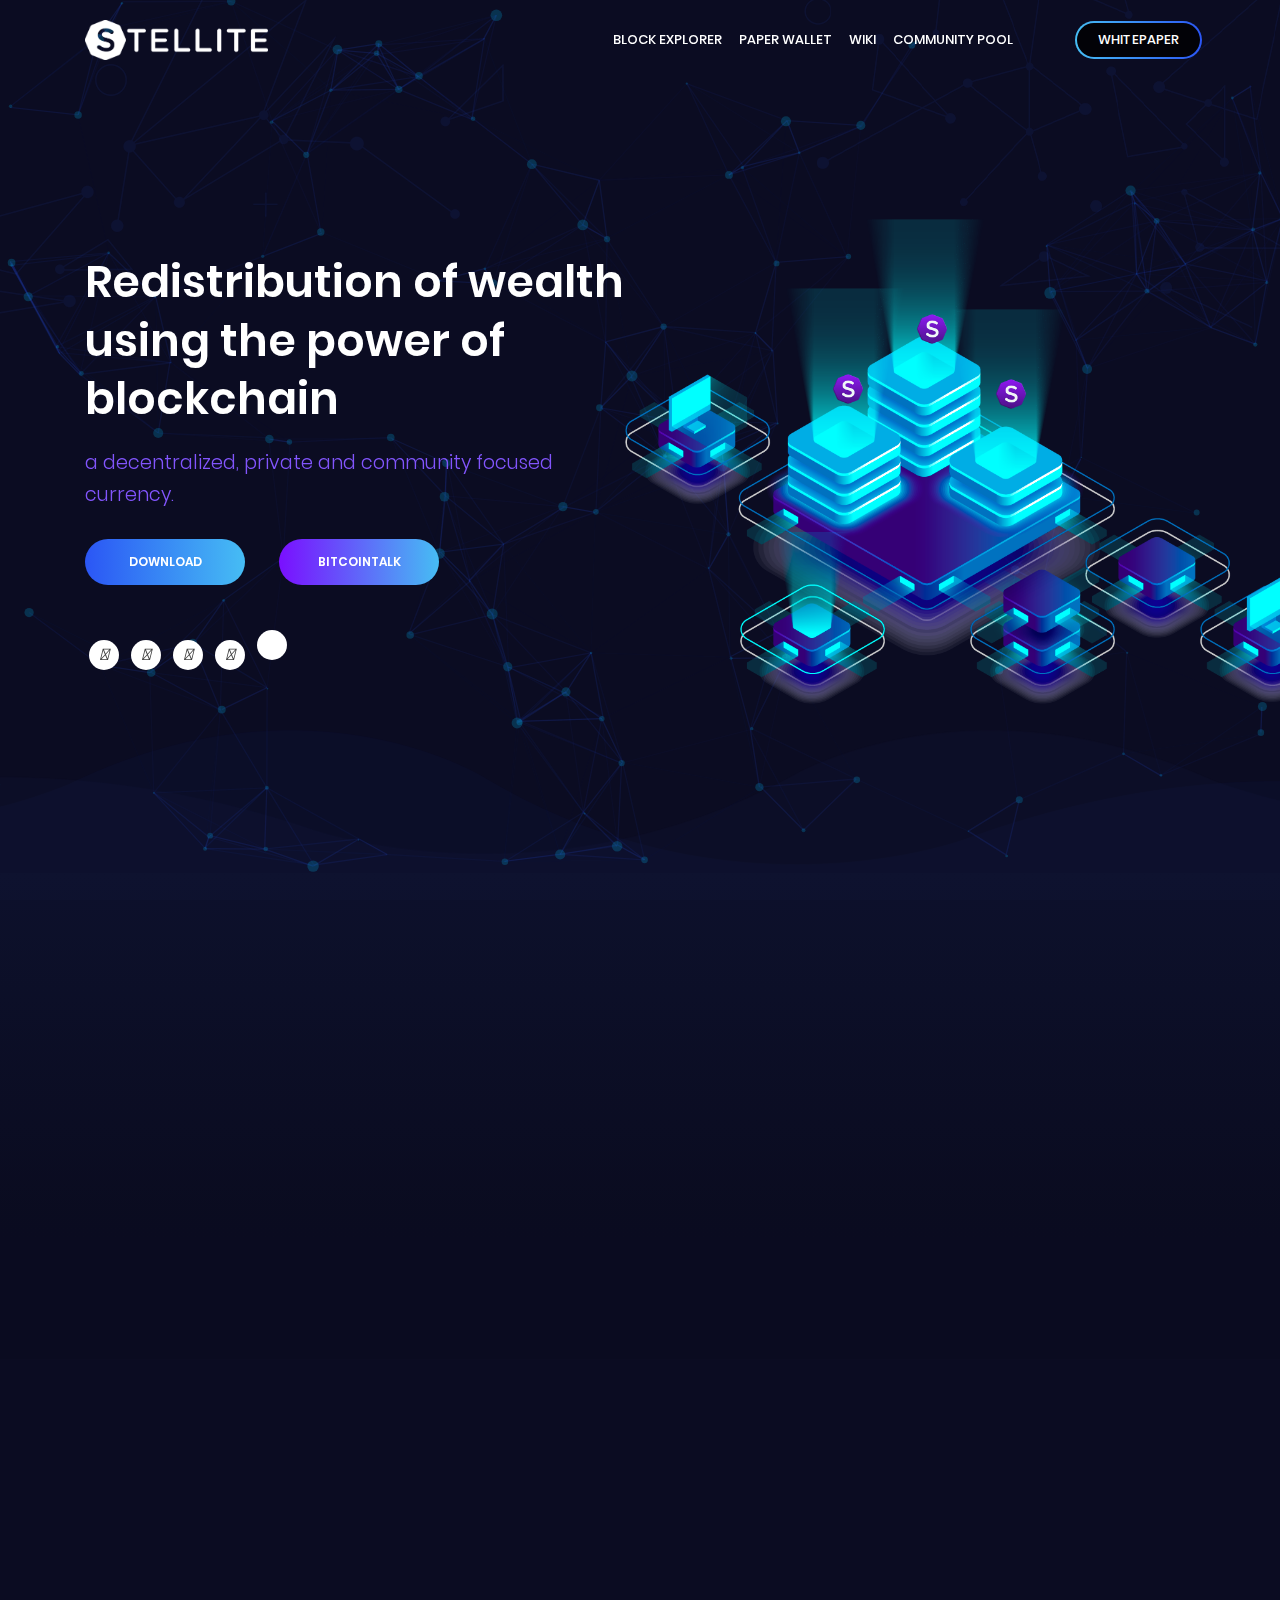
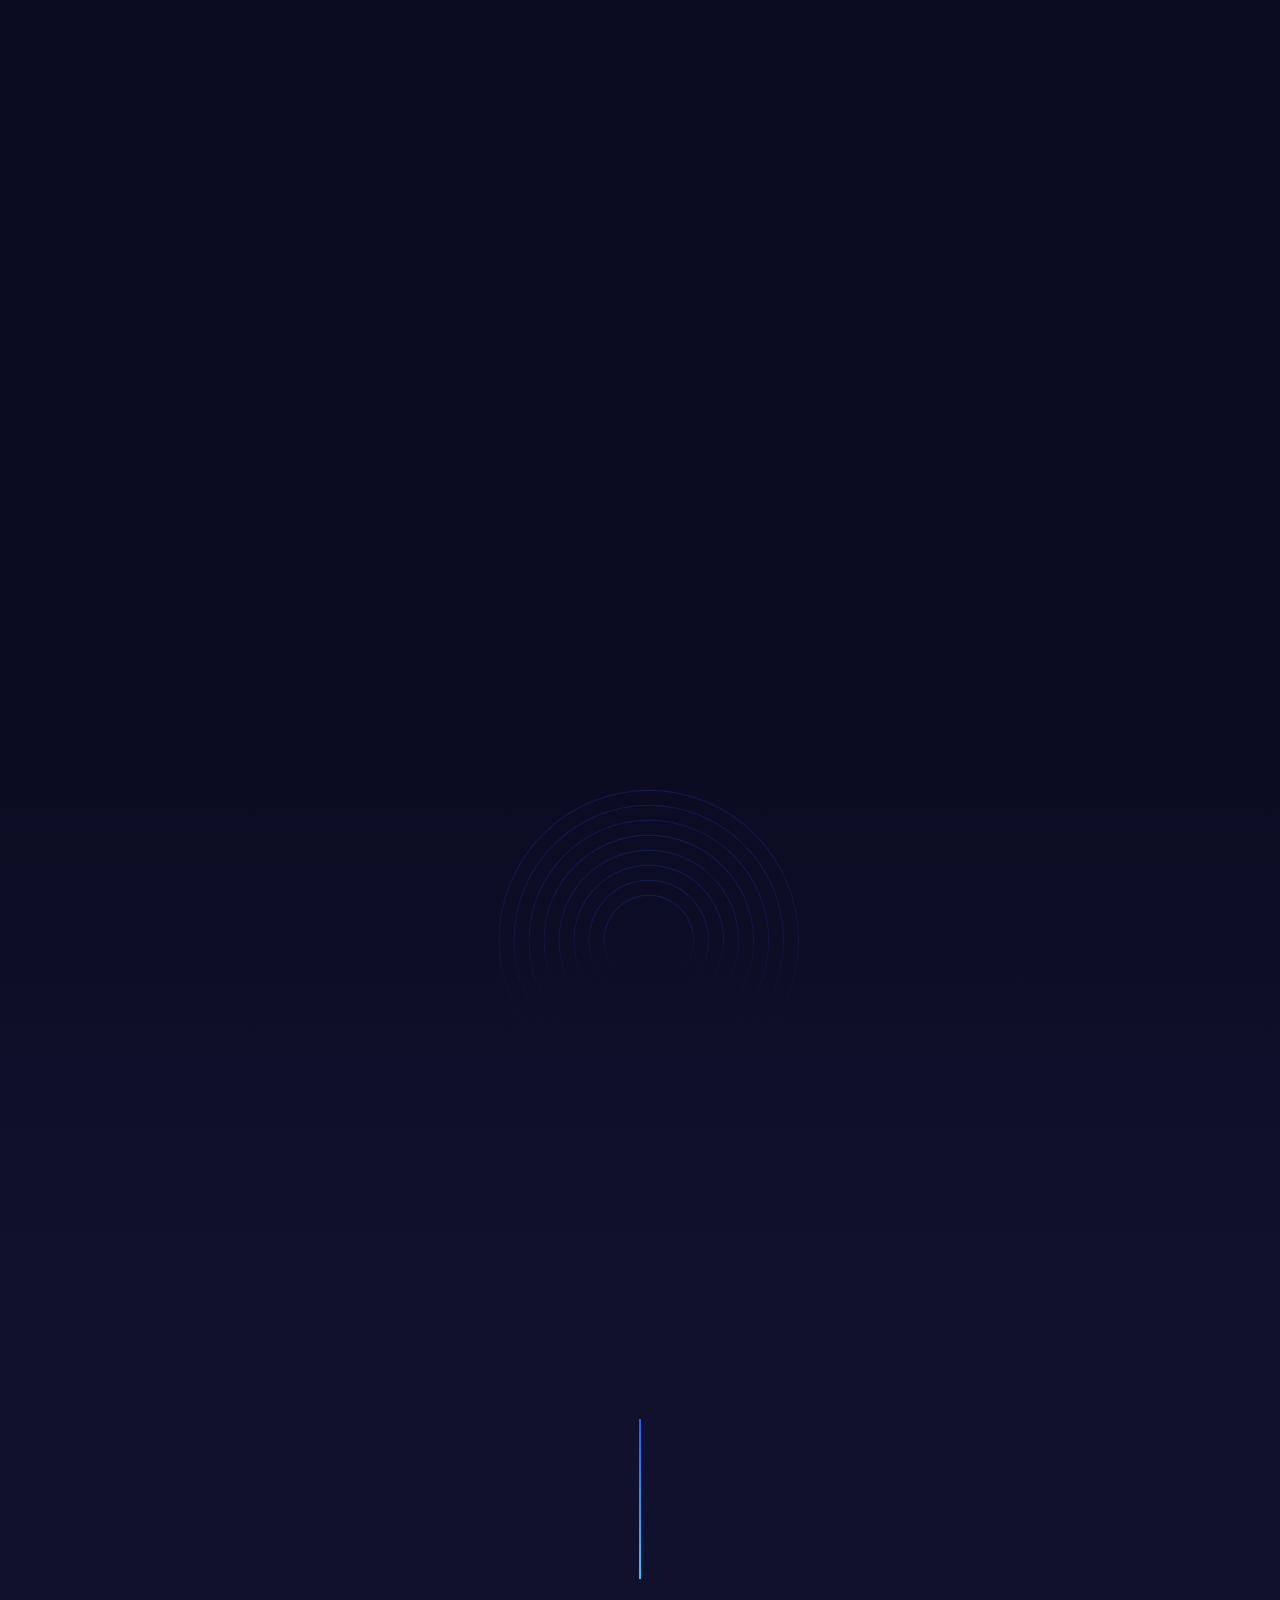
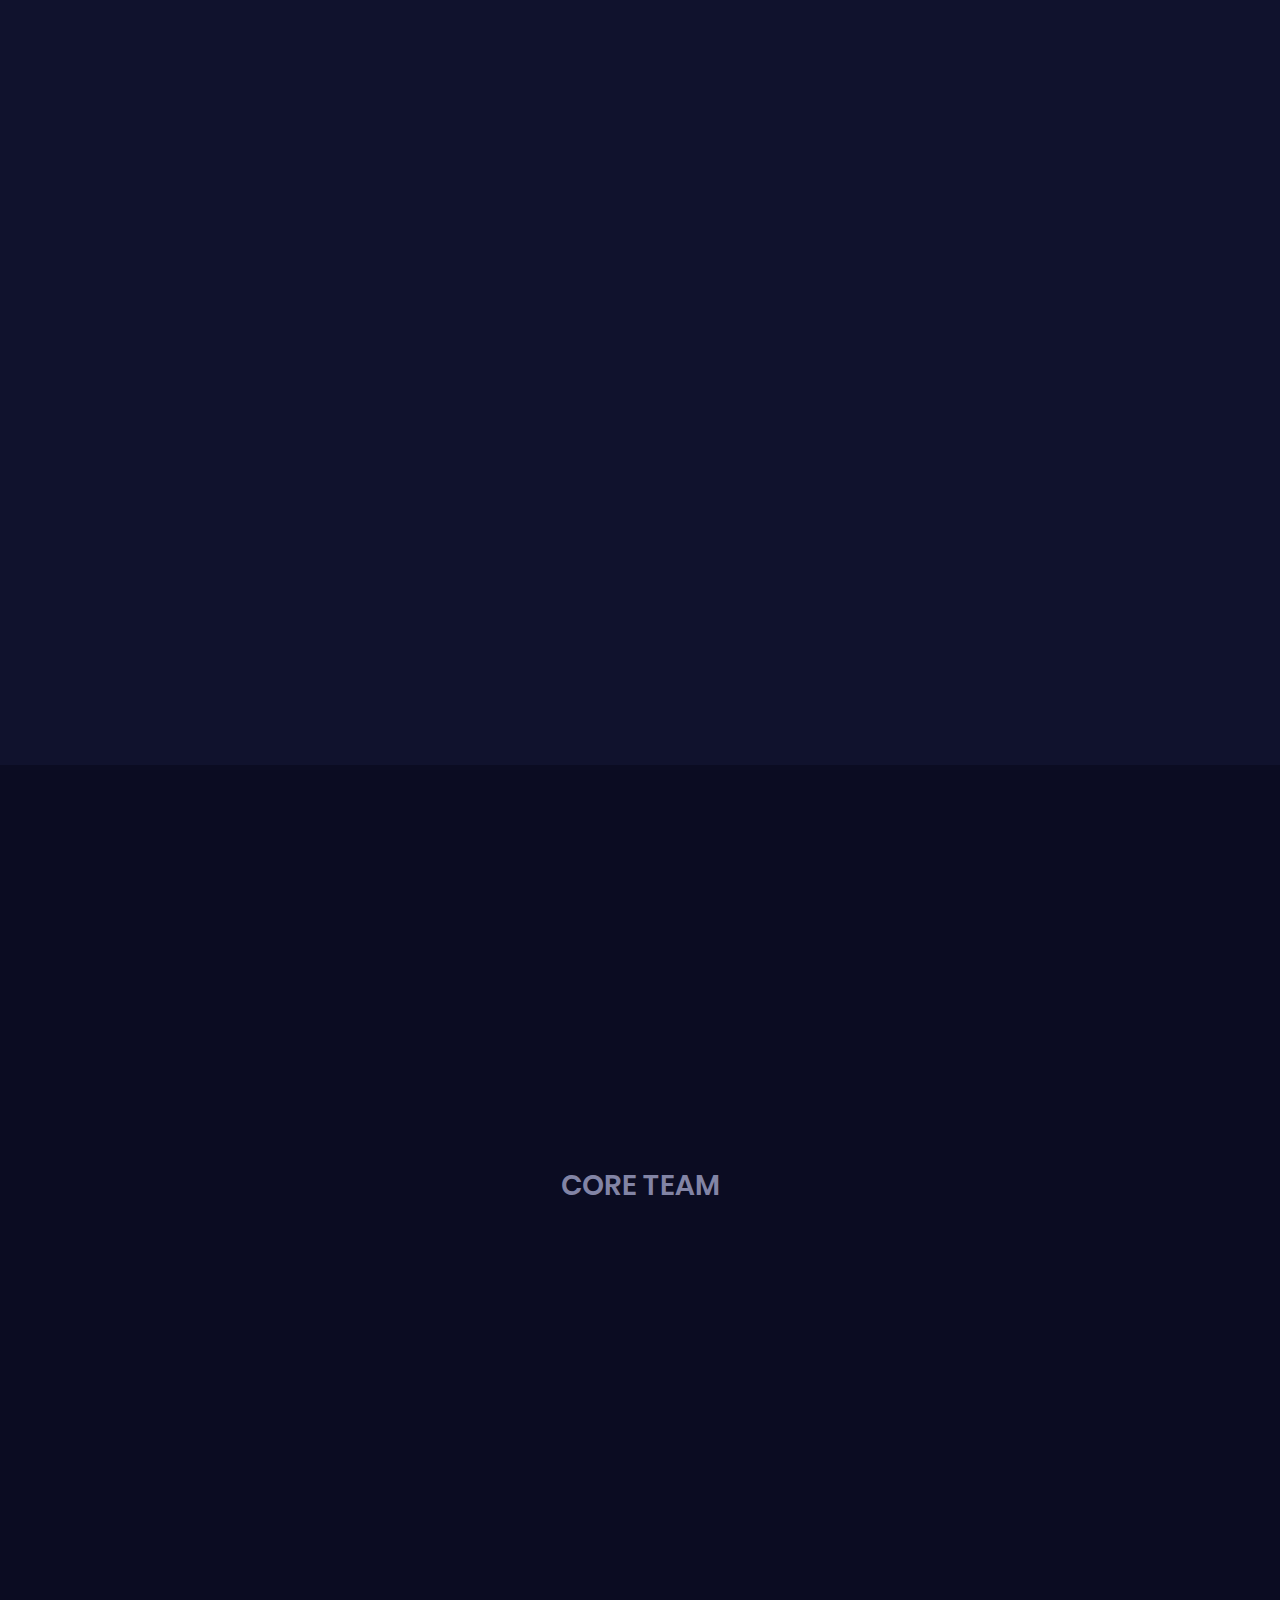
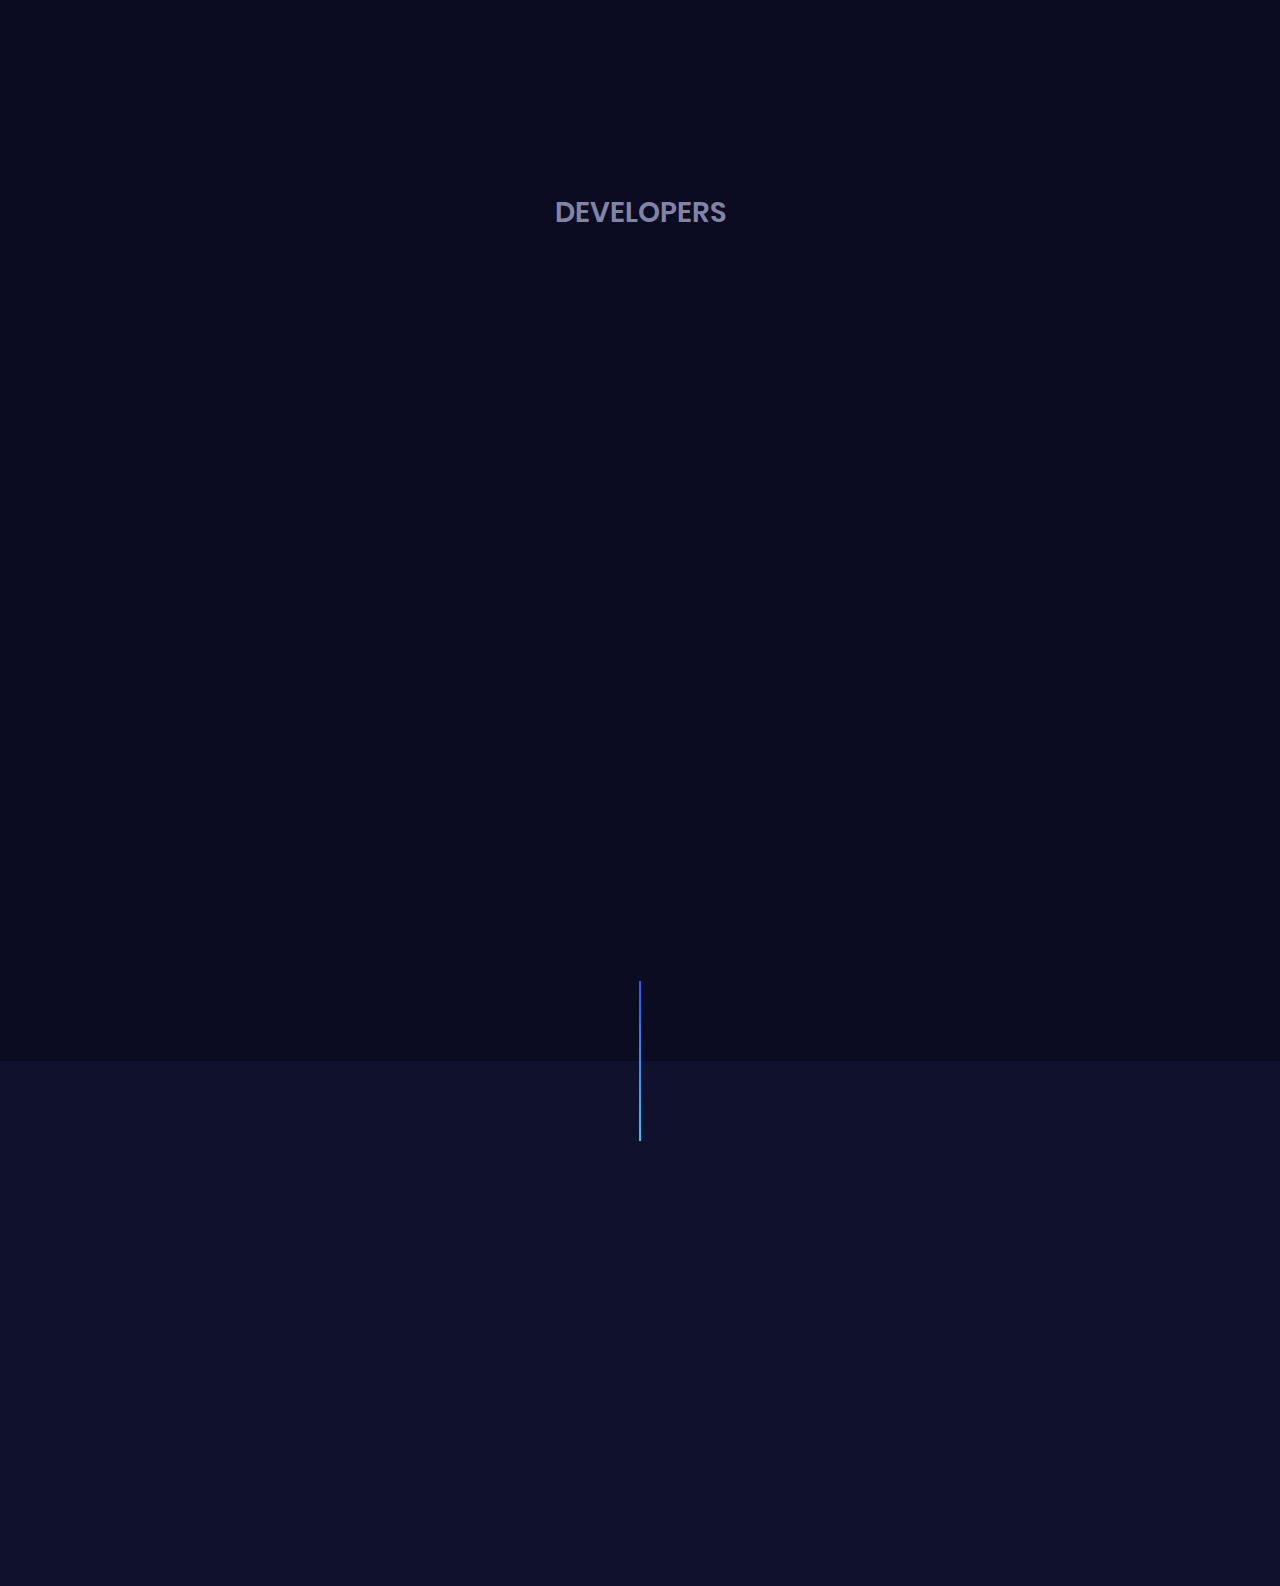
==== commit f284c843: "few graphic fixes and text changes" ====
--- a/index.html
+++ b/index.html
@@ -17,7 +17,16 @@
          <div id="particles-js" class="particles-container particles-js"></div>
          <div class="navbar navbar-expand-lg is-transparent" id="mainnav">
             <nav class="container">
-               <a class="navbar-brand animated" data-animate="fadeInDown" data-delay=".65" href="index.html"> <img class="logo logo-dark" alt="logo" src="https://stellite.cash/assets/img/logo/stellite-logo-white.png" > <img class="logo logo-light" alt="logo" src="https://stellite.cash/assets/img/logo/stellite-logo-white.png" > </a><button class="navbar-toggler" type="button" data-toggle="collapse" data-target="#navbarToggle"> <span class="navbar-toggler-icon"> <span class="ti ti-align-justify"></span> </span> </button>
+
+               <a class="navbar-brand animated ui-variable-logo" data-animate="fadeInDown" data-delay=".65" href="index.html">
+                  <img class="logo logo-default" alt="logo" src="./assets/img/logo/stellite-logo-black.png" >
+                  <img class="logo logo-transparent" alt="logo" src="./assets/img/logo/stellite-logo-white.png" >
+               </a>
+
+               <button class="navbar-toggler" type="button" data-toggle="collapse" data-target="#navbarToggle">
+                  <span class="navbar-toggler-icon"> <span class="ti ti-align-justify"></span> </span>
+               </button>
+
                <div class="collapse navbar-collapse justify-content-end" id="navbarToggle">
                   <ul class="navbar-nav animated" data-animate="fadeInDown" data-delay=".9">
                      <li class="nav-item"><a class="nav-link menu-link" href="http://explorer.stellite.cash/">Block Explorer</a></li>
@@ -38,7 +47,7 @@
                      <div class="col-lg-6 col-md-12 order-lg-first">
                         <div class="header-txt">
                            <h1 class="animated" data-animate="fadeInUp" data-delay="1.55">Redistribution of wealth using the power of blockchain</h1>
-                           <p class="lead color-secondary animated" data-animate="fadeInUp" data-delay="1.65">a completely decentralized, private, and modern cryptocurrency.</p>
+                           <p class="lead color-secondary animated" data-animate="fadeInUp" data-delay="1.65">a decentralized, private and community focused currency.</p>
                            <ul class="btns animated" data-animate="fadeInUp" data-delay="1.75">
                               <li><a href="#" class="btn">Download</a></li>
                               <li><a href="#" class="btn btn-alt">Bitcointalk</a></li>
@@ -64,16 +73,15 @@
          <div class="container">
             <div class="row align-items-center">
                <div class="col-md-5 offset-md-1">
-                  <div class="res-m-btm animated" data-animate="fadeInUp" data-delay=".1"> <img src="images/graph-dark-a.png" alt="graph"></div>
+                  <div class="res-m-btm animated" data-animate="fadeInUp" data-delay=".1"> <img src="images/mobilemining.png" alt="graph"></div>
                </div>
                <div class="col-md-6 order-md-first order-last">
                   <div class="text-block">
-                     <h2 class="animated" data-animate="fadeInUp" data-delay="0">Stellite is the first cryptocurrency to link IPFS and ZeroNet with blockchain.</h2>
-                     <p class="lead animated" data-animate="fadeInUp" data-delay=".1">Most cryptocurrencies hard-code trusted nodes and peers to help
-users set up their own nodes. This has been proven to work, but calls for a noticeable security risk.
-Stellite’s proposed solution is called IPFS.  IPFS acts like a permanent
-storage of the node list and ZeroNet will be the dynamic front end of this permanent storage.</p>
-                    
+                     <h2 class="animated" data-animate="fadeInUp" data-delay="0">Everyone can participate</h2>
+                     <p class="lead animated" data-animate="fadeInUp" data-delay=".1">
+                        Stellite plans to bring true mining to all devices, from smartphones to smart TV’s.
+                        Our power control algorithm ensures no harm on devices and keep power consumption under control
+                     </p>
                   </div>
                </div>
             </div>
@@ -86,12 +94,14 @@
                   <div class="res-m-btm animated" data-animate="fadeInUp" data-delay=".1"> <img src="images/graph-dark-b.png" alt="graph" height="150%" width="150%"></div>
                </div>
                <div class="col-md-6 offset-md-1">
+
                   <div class="text-block">
-                     <h2 class="animated" data-animate="fadeInUp" data-delay="0">Completely secure. CryptoNote technology is the backbone of Stellite.</h2>
-                     <p class="lead animated" data-animate="fadeInUp" data-delay=".2">The CryptoNote algorithm is released under an open source license and has been adopted and incorporated
-into Stellite as it forms the basis for a solid, well tested cryptocurrency application. It is the
-same technology used by some of the best currencies out there like monero and bytecoin.</p>
-                    </div>
+                     <h2 class="animated" data-animate="fadeInUp" data-delay="0">The most decentralized currency</h2>
+                     <p class="lead animated" data-animate="fadeInUp" data-delay=".1">
+                        We eradicate a single point of failure by keeping an immutable and distributed track of the node list thanks to IPFS while ZeroNet offers a decentralized interface to this storage.
+                     </p>
+                  </div>
+
                </div>
             </div>
          </div>
@@ -100,16 +110,15 @@
          <div class="container">
             <div class="row align-items-center">
                <div class="col-md-5 offset-md-1">
-                  <div class="res-m-btm animated" data-animate="fadeInUp" data-delay=".1"> <img src="images/mobilemining.png" alt="graph"></div>
+                  <div class="res-m-btm animated" data-animate="fadeInUp" data-delay=".1"> <img src="images/graph-dark-a.png" alt="graph"></div>
                </div>
                <div class="col-md-6 order-md-first order-last">
                   <div class="text-block">
-                     <h2 class="animated" data-animate="fadeInUp" data-delay="0">True mining for all devices.</h2>
-                     <p class="lead animated" data-animate="fadeInUp" data-delay=".1">Stellite plans to bring mining to all sorts of devices, from smartphones to smart TV’s, we do this by
-running our custom miner in such a way that it doesn’t damage any of the internal aspects of the
-machine it’s being run on. A person can create an address and mine to that address from an endless
-number of devices.</p>
-                    
+                     <h2 class="animated" data-animate="fadeInUp" data-delay="0">Secure, private and rock solid</h2>
+                     <p class="lead animated" data-animate="fadeInUp" data-delay=".2">
+                        CryptoNote technology is the backbone of Stellite.
+                        It forms a solid and well tested foundation allowing us to keep our coin profitable to every single miner.
+                     </p>
                   </div>
                </div>
             </div>
@@ -122,7 +131,7 @@
                <div class="col-md-8 offset-md-2 col-lg-6 offset-lg-3">
                   <div class="section-head">
                      <div class="heading-animation"> <span class="line-1"></span><span class="line-2"></span> <span class="line-3"></span><span class="line-4"></span> <span class="line-5"></span><span class="line-6"></span> <span class="line-7"></span><span class="line-8"></span></div>
-                     <h2 class="section-title animated" data-animate="fadeInUp" data-delay="0">GUI WALLET <span>WALLTES</span></h2>
+                     <h2 class="section-title animated" data-animate="fadeInUp" data-delay="0">Friendly wallet<span>WALLTES</span></h2>
                      <p class="animated" data-animate="fadeInUp" data-delay=".1">Fast, easy, and cheap transactions with Stellite. <br>Download our wallet today!</p>
                   </div>
                </div>
@@ -241,7 +250,7 @@
                   <div class="team-circle animated" data-animate="fadeInUp" data-delay=".5">
                      <div class="team-photo"> <img src="images/eric.png" alt="team"></div>
                      <div class="team-info">
-                        <h5 class="team-name">Eric Michel</h5>
+                        <h5 class="team-name">Eric Michel</h5>Our
                         <span class="team-title">BACK-END DEVELOPER & JAVA NINJA</span>
                      </div>
                   </div>
@@ -296,7 +305,7 @@
                   <div class="row text-center">
                      <div class="col-lg-6 col-md-6">
                         <div class="team-circle animated" data-animate="fadeInUp" data-delay=".1">
-                           <div class="team-photo"> <img src="https://stellite.cash/assets/img/team/aneki.png" alt="team"></div>
+                           <div class="team-photo"> <img src="./assets/img/team/jnsmk.svg" alt="team"></div>
                            <div class="team-info">
                               <h5 class="team-name">__jnmsk__</h5>
                               <span class="team-title">DEVELOPER</span>
--- a/assets/css/style4963.css
+++ b/assets/css/style4963.css
@@ -1,2 +1,28 @@
-@font-face{font-family:'Poppins';src:url("../fonts/Poppins-Bold.eot");src:local("Poppins Bold"),local("Poppins-Bold"),url("../fonts/Poppins-Boldd41d.eot?#iefix") format("embedded-opentype"),url("../fonts/Poppins-Bold.woff2") format("woff2"),url("../fonts/Poppins-Bold.woff") format("woff"),url("../fonts/Poppins-Bold.ttf") format("truetype");font-weight:bold;font-style:normal}@font-face{font-family:'Poppins';src:url("../fonts/Poppins-Light.eot");src:local("Poppins Light"),local("Poppins-Light"),url("../fonts/Poppins-Lightd41d.eot?#iefix") format("embedded-opentype"),url("../fonts/Poppins-Light.woff2") format("woff2"),url("../fonts/Poppins-Light.woff") format("woff"),url("../fonts/Poppins-Light.ttf") format("truetype");font-weight:300;font-style:normal}@font-face{font-family:'Poppins';src:url("../fonts/Poppins-SemiBold.eot");src:local("Poppins SemiBold"),local("Poppins-SemiBold"),url("../fonts/Poppins-SemiBoldd41d.eot?#iefix") format("embedded-opentype"),url("../fonts/Poppins-SemiBold.woff2") format("woff2"),url("../fonts/Poppins-SemiBold.woff") format("woff"),url("../fonts/Poppins-SemiBold.ttf") format("truetype");font-weight:600;font-style:normal}@font-face{font-family:'Poppins';src:url("../fonts/Poppins-Medium.eot");src:local("Poppins Medium"),local("Poppins-Medium"),url("../fonts/Poppins-Mediumd41d.eot?#iefix") format("embedded-opentype"),url("../fonts/Poppins-Medium.woff2") format("woff2"),url("../fonts/Poppins-Medium.woff") format("woff"),url("../fonts/Poppins-Medium.ttf") format("truetype");font-weight:500;font-style:normal}@font-face{font-family:'Poppins';src:url("../fonts/Poppins-Regular.eot");src:local("Poppins Regular"),local("Poppins-Regular"),url("../fonts/Poppins-Regulard41d.eot?#iefix") format("embedded-opentype"),url("../fonts/Poppins-Regular.woff2") format("woff2"),url("../fonts/Poppins-Regular.woff") format("woff"),url("../fonts/Poppins-Regular.ttf") format("truetype");font-weight:normal;font-style:normal}/*! 02.0 - RESET */body{font-family:"Poppins",sans-serif;color:#3c3c3c;font-size:15px;line-height:1.86;font-weight:300;-webkit-font-smoothing:antialiased;-moz-osx-font-smoothing:grayscale;position:relative}body{color:#fff;background:#10122d}body.theme-light{color:#28384c;background:#fff}body.io-azure{background:#0d42b2}body.io-azure .section-pro,body.io-azure .section-pro-alt{color:#313c56}html,body{overflow-x:hidden}h1,h2,h3,h4,h5,h6,p,ul,ol,table{margin:0 0 18px}h1:last-child,h2:last-child,h3:last-child,h4:last-child,h5:last-child,h6:last-child,p:last-child,ul:last-child,ol:last-child,table:last-child{margin-bottom:0}h1,h2,h3,h4,h5,h6,.h1,.h2,.h3,.h4,.h5,.h6{line-height:1.33;font-weight:600;color:#373e45}h1.color-secondary,h2.color-secondary,h3.color-secondary,h4.color-secondary,h5.color-secondary,h6.color-secondary,.h1.color-secondary,.h2.color-secondary,.h3.color-secondary,.h4.color-secondary,.h5.color-secondary,.h6.color-secondary{color:#7a0fff}h1.color-primary,h2.color-primary,h3.color-primary,h4.color-primary,h5.color-primary,h6.color-primary,.h1.color-primary,.h2.color-primary,.h3.color-primary,.h4.color-primary,.h5.color-primary,.h6.color-primary{color:#46bdf4}h1+.image:not([class*="mt-"]),h2+.image:not([class*="mt-"]),h3+.image:not([class*="mt-"]),h4+.image:not([class*="mt-"]),h5+.image:not([class*="mt-"]),h6+.image:not([class*="mt-"]),.h1+.image:not([class*="mt-"]),.h2+.image:not([class*="mt-"]),.h3+.image:not([class*="mt-"]),.h4+.image:not([class*="mt-"]),.h5+.image:not([class*="mt-"]),.h6+.image:not([class*="mt-"]){margin-top:20px}.theme-light h1,.theme-light h2,.theme-light h3,.theme-light h4,.theme-light h5,.theme-light h6,.theme-light .h1,.theme-light .h2,.theme-light .h3,.theme-light .h4,.theme-light .h5,.theme-light .h6{line-height:1.33;font-weight:500;color:#28384c}.theme-light h1.color-secondary,.theme-light h2.color-secondary,.theme-light h3.color-secondary,.theme-light h4.color-secondary,.theme-light h5.color-secondary,.theme-light h6.color-secondary,.theme-light .h1.color-secondary,.theme-light .h2.color-secondary,.theme-light .h3.color-secondary,.theme-light .h4.color-secondary,.theme-light .h5.color-secondary,.theme-light .h6.color-secondary{color:#7a0fff}.theme-light h1.color-primary,.theme-light h2.color-primary,.theme-light h3.color-primary,.theme-light h4.color-primary,.theme-light h5.color-primary,.theme-light h6.color-primary,.theme-light .h1.color-primary,.theme-light .h2.color-primary,.theme-light .h3.color-primary,.theme-light .h4.color-primary,.theme-light .h5.color-primary,.theme-light .h6.color-primary{color:#46bdf4}.theme-light h1+.image:not([class*="mt-"]),.theme-light h2+.image:not([class*="mt-"]),.theme-light h3+.image:not([class*="mt-"]),.theme-light h4+.image:not([class*="mt-"]),.theme-light h5+.image:not([class*="mt-"]),.theme-light h6+.image:not([class*="mt-"]),.theme-light .h1+.image:not([class*="mt-"]),.theme-light .h2+.image:not([class*="mt-"]),.theme-light .h3+.image:not([class*="mt-"]),.theme-light .h4+.image:not([class*="mt-"]),.theme-light .h5+.image:not([class*="mt-"]),.theme-light .h6+.image:not([class*="mt-"]){margin-top:20px}.io-azure .section-pro h1,.io-azure .section-pro h2,.io-azure .section-pro h3,.io-azure .section-pro h4,.io-azure .section-pro h5,.io-azure .section-pro h6,.io-azure .section-pro blockquote,.io-azure .section-pro-alt h1,.io-azure .section-pro-alt h2,.io-azure .section-pro-alt h3,.io-azure .section-pro-alt h4,.io-azure .section-pro-alt h5,.io-azure .section-pro-alt h6,.io-azure .section-pro-alt blockquote{color:#1641b5}h1,.h1{font-size:2.93em}h2,.h2{font-size:2.3em}h3,.h3{font-size:1.87em}h4,.h4{font-size:1.6em}h5,.h5{font-size:1.33em}h6,.h6{font-size:1.07em}p{font-size:1em}h1.color-secondary,h2.color-secondary,h3.color-secondary,h4.color-secondary,h5.color-secondary,h6.color-secondary,.h1.color-secondary,.h2.color-secondary,.h3.color-secondary,.h4.color-secondary,.h5.color-secondary,.h6.color-secondary,p.color-secondary{color:#8255fd}h1.color-primary,h2.color-primary,h3.color-primary,h4.color-primary,h5.color-primary,h6.color-primary,.h1.color-primary,.h2.color-primary,.h3.color-primary,.h4.color-primary,.h5.color-primary,.h6.color-primary,p.color-primary{color:#46bdf4}h1.color-alt-primary,h2.color-alt-primary,h3.color-alt-primary,h4.color-alt-primary,h5.color-alt-primary,h6.color-alt-primary,.h1.color-alt-primary,.h2.color-alt-primary,.h3.color-alt-primary,.h4.color-alt-primary,.h5.color-alt-primary,.h6.color-alt-primary,p.color-alt-primary{color:#2b56f5}p.lead{font-size:1.27em;line-height:1.68}h1 span,h2 span,h3 span,h4 span,h5 span,h6 span,p span{color:#46bdf4}ul,ol{padding:0px;margin:0px}ul li,ol li{list-style:none}.lead{line-height:1.6}.relative{position:relative}.lh-x1{line-height:1}.lh-x2{line-height:1.5}.lh-x3{line-height:2}blockquote{font-size:1em;line-height:1.625;margin:30px 0;border:none;color:#3c3c3c}blockquote:first-child{margin-top:0}blockquote:last-child{margin-bottom:0}blockquote p:last-child strong{color:#46bdf4}p+h1,p+h2,p+h3,p+h4,p+h5,p+h4,ul+h1,ul+h2,ul+h3,ul+h4,ul+h5,ul+h4,ol+h1,ol+h2,ol+h3,ol+h4,ol+h5,ol+h4,table+h1,table+h2,table+h3,table+h4,table+h5,table+h4{margin-top:35px}ul+p,ul+ul,ul+ol,ol+ol,ol+ul,ul+table,ol+table{margin-top:35px}b,strong{font-weight:600}a{outline:0;transition:all 0.5s;color:#46bdf4}a:link,a:visited{text-decoration:none}a:hover,a:focus,a:active{outline:0;color:#8255fd}.container{position:relative;z-index:5}.section-bg{background:#10122d}.theme-light .section-bg{background:#eff6ff}.io-azure .section-bg{background:#0d42b2}.section-bg-alt{background:#0b0c22}.theme-light .section-bg-alt{background:#fff}.io-azure .section-bg-alt{background:#1b30a4}.section-bg-dark{background:#0b0c22}.theme-light .section-bg-dark{background:#fff}.io-azure .section-bg-dark{background:#15257b}.section-bg-blend{background-image:linear-gradient(to bottom, #0e122f 0%, #0b0c22 70%)}.theme-light .section-bg-blend{background-image:linear-gradient(to bottom, #eef4fe 0%, #fff 70%)}.section-bg-atob{background-image:linear-gradient(to bottom, #10122d 0%, #0b0c22 70%)}.theme-light .section-bg-atob{background-image:linear-gradient(to bottom, #eff6ff 0%, #fff 70%)}.section-bg-btoa{background-image:linear-gradient(to bottom, #0b0c22 0%, #10122d 70%)}.theme-light .section-bg-btoa{background-image:linear-gradient(to bottom, #fff 0%, #eff6ff 70%)}.section-pro{background:#fff !important}.section-pro-alt{background:#ebf3fc !important}.section-bg.section-gradiant,.section-bg-alt.section-gradiant{background-image:-webkit-linear-gradient(top left, #290075 0%, #086ddf 100%);background-image:-o-linear-gradient(top left, #290075 0%, #086ddf 100%);background-image:linear-gradient(to bottom right, #290075 0%, #086ddf 100%)}.section-bg.section-gradiant:after,.section-bg-alt.section-gradiant:after{opacity:0}h1,h2,h3,h4,h5,h6,blockquote{color:#fff}h1.color-secondary,h2.color-secondary,h3.color-secondary,h4.color-secondary,h5.color-secondary,h6.color-secondary,blockquote.color-secondary{color:#7a0fff}h1.color-primary,h2.color-primary,h3.color-primary,h4.color-primary,h5.color-primary,h6.color-primary,blockquote.color-primary{color:#46bdf4}h1.color-alt-primary,h2.color-alt-primary,h3.color-alt-primary,h4.color-alt-primary,h5.color-alt-primary,h6.color-alt-primary,blockquote.color-alt-primary{color:#2b56f5}#preloader{position:fixed;top:0;left:0;right:0;bottom:0;z-index:10000}.theme-light #preloader{background-color:#eff6ff}.color-primary{color:#46bdf4}.color-default{color:#3c3c3c}.color-heading{color:#373e45}.color-secondary{color:#7a0fff}.color-alternet{color:#999}.bg-white{background:#fff}.bg-primary{background:#46bdf4}.bg-secondary{background:#7a0fff}.bg-alternet{background:#999}.bg-light-primary{background-color:rgba(70,189,244,0.1)}.bg-light-secondary{background-color:rgba(122,15,255,0.1)}.bg-light-alternet{background-color:rgba(153,153,153,0.1)}.bdr{border:1px solid rgba(0,0,0,0.04)}.bdr-y{border-top:1px solid rgba(0,0,0,0.04);border-bottom:1px solid rgba(0,0,0,0.04)}.bdr-x{border-left:1px solid rgba(0,0,0,0.04);border-right:1px solid rgba(0,0,0,0.04)}.bdr-top{border-top:1px solid rgba(0,0,0,0.04)}.bdr-bottom{border-bottom:1px solid rgba(0,0,0,0.04)}.bdr-none{border-color:transparent}.overflow{overflow:hidden}.animated{visibility:hidden}.preload{display:none}.navbar-toggle{margin-right:0px}.carousel-control{visibility:hidden;-webkit-transition:opacity 1s ease-out;-moz-transition:opacity 1s ease-out;-o-transition:opacity 1s ease-out;transition:opacity 1s ease-out;opacity:0;width:60px}.carousel-control.left,.carousel-control.right{background-image:none;filter:none}.carousel-control .glyphicon-chevron-left,.carousel-control .glyphicon-chevron-right{width:60px;height:60px;padding-top:0;-ms-border-radius:50px;border-radius:50px;font-family:'FontAwesome';text-shadow:none;font-size:44px;margin-top:-30px}.carousel-control .glyphicon-chevron-left:hover,.carousel-control .glyphicon-chevron-right:hover{background:transparent}.carousel-control .glyphicon-chevron-left{left:10%}.carousel-control .glyphicon-chevron-left:before{content:'\f104'}.carousel-control .glyphicon-chevron-right{right:10%}.carousel-control .glyphicon-chevron-right:before{content:'\f105'}.video-box{position:relative;margin-top:40px;padding-top:56%}.video-box iframe{border:1px solid #fbfbfb;-ms-border-radius:5px;border-radius:5px;position:absolute;top:0;width:100%;height:100%;left:0}.panel-group .panel{border-radius:0;box-shadow:none;border-bottom:1px solid #eee;border:none}.panel-default>.panel-heading{padding:0;border-radius:0;color:#212121;background-color:transparent;border:0px}.panel-title{font-size:20px}.panel-title>a{display:block;padding:15px;text-decoration:none}.more-less{float:right;color:#212121}.panel-default>.panel-heading+.panel-collapse>.panel-body{border-top-color:#EEEEEE}.table-responsive{margin-bottom:30px}.table-responsive:last-child,.table-responsive .table{margin-bottom:0}.table>tbody>tr>td,.table>tbody>tr>th,.table>tfoot>tr>td,.table>tfoot>tr>th,.table>thead>tr>td,.table>thead>tr>th{border-color:#ececec}.table.bdr-top,.table.bdr-bottom{border-color:#ececec}.table-s1>tbody>tr>td,.table-s1>tbody>tr>th,.table-s1>tfoot>tr>td,.table-s1>tfoot>tr>th,.table-s1>thead>tr>td,.table-s1>thead>tr>th{padding:20px}.table-vertical>tbody>tr>td{vertical-align:middle}.logo-carousel .owl-dots{display:none !important}.owl-theme .owl-nav{margin-top:0}.hr-line{height:1px;background:#ebebeb}@keyframes fadeInLeft{from{opacity:0;transform:translate3d(-50px, 0, 0)}to{opacity:1;transform:none}}@keyframes fadeInRight{from{opacity:0;transform:translate3d(50px, 0, 0)}to{opacity:1;transform:none}}@keyframes fadeInUp{from{opacity:0;transform:translate3d(0, 50px, 0)}to{opacity:1;transform:none}}@keyframes fadeIn{from{opacity:0}to{opacity:1}}@media only screen and (min-width: 992px) and (max-width: 1199px){h2,.h2{font-size:2em}}@media only screen and (max-width: 991px){body{font-size:14px;-webkit-text-size-adjust:100%}.container{max-width:720px}h2,.h2{font-size:2em}.res-m-btm{margin-bottom:30px}}@media only screen and (max-width: 767px){.container{padding-left:20px;padding-right:20px;max-width:100%}.accordion .panel-title{font-size:1.125em;font-weight:400}h1,.h1{font-size:2.1em}}@media only screen and (max-width: 480px){body{min-width:320px}h1,.h1,.heading-lg,.heading-lg-lead{font-size:1.5em}h2,.h2{font-size:1.4em}h3,.h3{font-size:1.3em}h5,.h5{font-size:1em}}@media only screen and (max-width: 375px){.btn+.btn{margin-top:5px}}/*! 03.0 - UTILITY */img{outline:0;border:0 none;max-width:100%;height:auto;vertical-align:top;-ms-border-radius:5px;border-radius:5px}img+h2,img h3,img h4{margin-top:15px}img.alignright{padding:0;float:right;margin:5px 0 10px 30px}h3 img.alignright,h4 img.alignright,h2 img.alignright,h1 img.alignright{margin-top:0}img.alignleft{padding:0;float:left;margin:5px 30px 10px 0}h3 img.alignleft,h4 img.alignleft,h2 img.alignleft,h1 img.alignleft{margin-top:0}img.aligncenter{float:none;display:block;margin:5px auto 15px}img.aligncenter:first-child{margin-top:0}img.aligncenter:last-child{margin-bottom:0}hr,.hr{margin:45px 0}hr:first-child,.hr:first-child{margin-top:0}hr:last-child,.hr:last-child{margin-bottom:0}.hr-lg{margin:60px 0}.hr-md{margin:30px 0}.hr-sm{margin:15px 0}.al-center,.center{text-align:center}.al-center .with-line:after,.center .with-line:after{left:50%;margin-left:-35px}.al-right{text-align:right}.al-right .with-line:after{right:0}.al-left{text-align:left}.ucap{text-transform:uppercase}.cap{text-transform:capitalize}.section-pad{padding-top:150px;padding-bottom:150px}.section-pad-xs{padding-top:20px;padding-bottom:20px}.section-pad-sm{padding-top:75px;padding-bottom:75px}.section-pad-md{padding-top:112.5px;padding-bottom:112.5px}.section-pad-lg{padding-top:225px;padding-bottom:225px}.section-pad.nopd{padding-top:0;padding-bottom:0}.section-pad.nopb{padding-bottom:0}.section-pad.nopt{padding-top:0}.section-pad.section-fix{margin-bottom:-30px}.section-overup[class*="section-pad"]{margin-top:-112.5px;padding-top:0}.section-overup-lg[class*="section-pad"]{margin-top:-225px;padding-top:0}.pad-0,.nopd{padding:0px}.npl{padding-left:0px}.npr{padding-right:0px}.space-top{margin-top:20px}.space-top-sm{margin-top:15px}.space-top-md{margin-top:30px}.space-bottom{margin-bottom:20px}.space-bottom-sm{margin-bottom:15px}.space-bottom-md{margin-bottom:30px}.nomg{margin-top:0;margin-bottom:0}.wide-lg{max-width:1170px;margin:0 auto}.wide-md{max-width:970px;margin:0 auto}.wide-sm{max-width:770px;margin:0 auto}.wide-xs{max-width:570px;margin:0 auto}.img-shadow{box-shadow:0 12px 15px rgba(0,0,0,0.05)}.round{-ms-border-radius:4px;border-radius:4px}.round-md{-ms-border-radius:8px;border-radius:8px}.round-lg{-ms-border-radius:35px;border-radius:35px}.circle{-ms-border-radius:50%;border-radius:50%}.image{margin-bottom:20px}.image:last-child{margin-bottom:0}.image img{max-width:100%;height:auto}.image[class*="round"] a,.image[class*="round"] img,.image.circle a,.image.circle img{border-radius:inherit}.image.circle:not([class*="al-"]){text-align:center}.image.circle:not(.image-md) img{width:100%;max-width:555px}.image-md img{width:90%;max-width:220px}.gaps{clear:both;height:20px;display:block;margin:0}.gaps.size-lg{height:60px}.gaps.size-md{height:30px}.gaps.size-sm{height:15px}.gaps.size-0-5x{height:10px}.gaps.size-1-5x{height:30px}.gaps.size-1x{height:20px}.gaps.size-2x{height:40px}.gaps.size-3x{height:60px}.gaps.size-4x{height:80px}.gaps.size-5x{height:100px}.gaps.size-6x{height:120px}.gaps.size-xs{height:10px}.gaps.size-sep{height:45px}.gaps.size-section{height:150px}.pd-x1{padding:10px}.pd-x2{padding:20px}.pd-x3{padding:30px}.pd-x4{padding:40px}.pd-x5{padding:50px}.mg-x1{margin:10px}.mg-x2{margin:20px}.mg-x3{margin:30px}.mg-x4{margin:40px}.mg-x5{margin:50px}.mt-x1{margin-top:10px}.mt-x2{margin-top:20px}.mt-x3{margin-top:30px}.mt-x4{margin-top:40px}.mt-x5{margin-top:50px}.mt-x6{margin-top:60px}.mt-x7{margin-top:70px}.mt-x8{margin-top:80px}.mb-x1{margin-bottom:10px}.mb-x2{margin-bottom:20px}.mb-x3{margin-bottom:30px}.mb-x4{margin-bottom:40px}.mb-x5{margin-bottom:50px}.mb-x6{margin-bottom:60px}.mb-x7{margin-bottom:70px}.mb-x8{margin-bottom:80px}.ml-x1{margin-left:10px}.ml-x2{margin-left:20px}.ml-x3{margin-left:30px}.ml-x4{margin-left:40px}.ml-x5{margin-left:50px}.mr-x1{margin-right:10px}.mr-x2{margin-right:20px}.mr-x3{margin-right:30px}.mr-x4{margin-right:40px}.mr-x5{margin-right:50px}.mlr-x1{margin-left:10px;margin-right:10px}.mlr-x2{margin-left:20px;margin-right:20px}.mlr-x3{margin-left:30px;margin-right:30px}.mlr-x4{margin-left:40px;margin-right:40px}.mlr-x5{margin-left:50px;margin-right:50px}.mlr--x0-5{margin-left:-5px;margin-right:-5px}.mlr--x1{margin-left:-10px;margin-right:-10px}.mlr--x2{margin-left:-20px;margin-right:-20px}.mlr--x3{margin-left:-30px;margin-right:-30px}.mlr--x4{margin-left:-40px;margin-right:-40px}.mlr--x5{margin-left:-50px;margin-right:-50px}.plr-x0-5{padding-left:5px;padding-right:5px}.plr-x1{padding-left:10px;padding-right:10px}.plr-x2{padding-left:20px;padding-right:20px}.plr-x3{padding-left:30px;padding-right:30px}.plr-x4{padding-left:40px;padding-right:40px}.plr-x5{padding-left:50px;padding-right:50px}.no-pd,.pd-no{padding:0 !important}.no-pt,.pt-no{padding-top:0 !important}.no-pb,.pb-no{padding-bottom:0 !important}.no-mg,.mg-no{margin:0 !important}.no-mt,.mt-no{margin-top:0 !important}.no-mb,.mb-no{margin-bottom:0 !important}.no-bg,.bg-no{background:none !important}.no-round,.round-no,.noround,.square,.no-circle{border-radius:0 !important}.no-shadow,.shadow-no{text-shadow:none !important;box-shadow:none !important}@media screen and (min-width: 1600px){.section-pad{padding-top:225px;padding-bottom:225px}.section-pad-xs{padding-top:20px;padding-bottom:20px}.section-pad-sm{padding-top:112.5px;padding-bottom:112.5px}.section-pad-md{padding-top:150px;padding-bottom:150px}.section-pad-lg{padding-top:285px;padding-bottom:285px}.section-pad.nopd{padding-top:0;padding-bottom:0}}@media only screen and (min-width: 1200px){.pad-r{padding-right:60px}.pad-r-md{padding-right:30px}.pad-l{padding-left:60px}.pad-l-md{padding-left:30px}}@media only screen and (min-width: 992px) and (max-width: 1199px){.pad-r{padding-right:45px}.pad-l{padding-left:45px}}@media only screen and (max-width: 1200px){.section-pad,.section-pad-lg{padding-top:120px;padding-bottom:120px}.res-l-bttm{margin-bottom:60px}.res-l-bttm-sm,.form-m-bttm{margin-bottom:15px}.res-l-bttm-xs{margin-bottom:10px}.res-l-bttm-lg{margin-bottom:45px}}@media only screen and (max-width: 991px){.section-pad,.section-pad-lg{padding-top:120px;padding-bottom:120px}.res-m-bttm{margin-bottom:30px}.res-m-bttm-sm,.form-m-bttm{margin-bottom:15px}.res-m-bttm-xs{margin-bottom:10px}.res-m-bttm-lg{margin-bottom:45px}.al-center-md,.center-md{text-align:center}.al-right-md{text-align:right}.al-left-md{text-align:left}.gaps.size-lg{height:45px}.gaps.size-md{height:25px}.gaps.size-section{height:120px}.npr{padding-left:0}.npl{padding-right:0}.ml-x1{margin-left:0}.ml-x2{margin-left:0}.ml-x3{margin-left:0}.ml-x4{margin-left:0}.ml-x5{margin-left:0}.mr-x1{margin-right:0}.mr-x2{margin-right:0}.mr-x3{margin-right:0}.mr-x4{margin-right:0}.mr-x5{margin-right:0}hr,.hr{margin-top:30px;margin-bottom:30px}hr:last-child,.hr:last-child{margin-bottom:0}hr:first-child,.hr:first-child{margin-top:0}}@media only screen and (max-width: 767px){.al-center-sm,.center-sm{text-align:center}.al-right-sm{text-align:right}.al-left-sm{text-align:left}.image.circle:not(.image-md) img{max-width:320px}.section-pad,.section-pad-lg{padding-top:90px;padding-bottom:90px}.section-overup[class*="section-pad"]{margin-top:-75px}.section-overup-lg[class*="section-pad"]{margin-top:-112.5px}.res-s-bttm{margin-bottom:30px}.res-s-bttm-lg{margin-bottom:45px}.res-s-bttm-sm{margin-bottom:15px}.res-s-bttm-xs{margin-bottom:10px}.gaps.size-lg{height:45px}.gaps.size-section{height:120px}.space-top,.space-bottom,.space-top-sm,.space-bottom-sm,.space-top-md,.space-bottom-md{margin-top:30px}.content .npl+.pad-0{margin-top:25px}.pad-xs-0{padding:0px}}@media only screen and (max-width: 480px){img.alignright,img.alignleft,img.aligncenter{width:100%}img.no-resize,.no-resize{width:auto;max-width:100%}.pd-x3,.pd-x4,.pd-x5{padding:25px}}/*! 04.0 - COMMON */.section-head{padding-bottom:60px;position:relative}.section-head .section-title{margin-bottom:50px;text-transform:uppercase;position:relative;z-index:2}.section-head .section-title span,.section-head .section-title:before{position:absolute;top:50%;left:0;width:100%;content:attr(data-content);font-size:120px;height:120px;margin-top:-60px;line-height:1;z-index:1;color:rgba(122,15,255,0.06)}.section-head-s2{position:relative;padding-bottom:60px}.section-head-s2:before,.section-head-s2:after{position:absolute;left:50%;height:1px;width:110px;content:"";transform:rotate(-45deg);z-index:1;opacity:.4}.section-head-s2:before{top:60px;margin-left:-80px;background:#46bdf4}.section-head-s2:after{top:5px;margin-left:-50px;background:#7ab9ff}.section-head-s2 .heading-xs{position:relative;text-transform:uppercase;color:#7ab9ff;letter-spacing:0.2em;z-index:2}.section-head-s2 .section-title{position:relative;margin-bottom:25px;z-index:2;font-size:2.4em;letter-spacing:-0.01em}.heading-animation{position:absolute;height:60px;width:60px;left:50%;top:10px;opacity:.2;border-radius:50%;background:transparent;transform:rotate(45deg) translate(-50%, 0)}.heading-animation .line-1,.heading-animation .line-2,.heading-animation .line-3,.heading-animation .line-4,.heading-animation .line-5,.heading-animation .line-6,.heading-animation .line-7,.heading-animation .line-8{position:absolute;content:"";border-radius:50%;background:transparent;border-top:1px solid #2b56f5;border-left:1px solid #2b56f5}.heading-animation .line-1{top:-15px;left:-15px;height:90px;width:90px}.heading-animation .line-2{top:-30px;left:-30px;height:120px;width:120px}.heading-animation .line-3{top:-45px;left:-45px;height:150px;width:150px}.heading-animation .line-4{top:-60px;left:-60px;height:180px;width:180px}.heading-animation .line-5{top:-75px;left:-75px;height:210px;width:210px}.heading-animation .line-6{top:-90px;left:-90px;height:240px;width:240px}.heading-animation .line-7{top:-105px;left:-105px;height:270px;width:270px}.heading-animation .line-8{top:-120px;left:-120px;height:300px;width:300px}.section-title-sm{text-transform:uppercase;letter-spacing:0.3em}.section-title-md{margin-bottom:30px}.light .sub-heading{color:#8284a5}.sub-heading{text-align:center;color:#8284a5}.io-azure .sub-heading{color:#fff}@media only screen and (min-width: 481px) and (max-width: 991px){.section-head{padding-bottom:40px}.section-head .section-title{margin-bottom:30px}.section-head .section-title span,.section-head .section-title:before{font-size:80px;height:80px;margin-top:-40px}}@media only screen and (max-width: 480px){.section-head{padding-bottom:40px}.section-head .section-title{margin-bottom:30px}.section-head .section-title span,.section-head .section-title:before{font-size:50px;height:50px;margin-top:-25px}.section-head-s2{padding-bottom:40px}.section-head-s2:before,.section-head-s2:after{width:80px}.section-head-s2:before{top:50px;margin-left:-50px}.section-head-s2:after{margin-left:-30px}.section-head-s2 .section-title{font-size:1.4em}}.section-connect{position:relative}.section-connect:before{position:absolute;top:0;left:50%;content:"";margin-left:-80px;margin-top:-1px;height:2px;width:160px;background:linear-gradient(to right, #2b56f5 0%, #46bdf4 100%);transform:rotate(90deg)}@media only screen and (max-width: 991px){.section-connect:before{margin-left:-40px;width:80px}}.img-wrapper{position:absolute;bottom:0px;max-width:520px}.imagebg{position:absolute;height:100%;right:0;top:0;left:0;background-size:cover;background-position:50% 50%;background-repeat:no-repeat;z-index:0;opacity:0;transition:opacity .4s}.imagebg.imagebg-bottom{background-position:center bottom}.imagebg.footerbg{background-repeat:repeat;background-size:631.33px 366px}.fixed-bg .imagebg{background-attachment:fixed}.imagebg img{display:none}.image-on-left .imagebg,.image-on-right .imagebg{width:50%}.image-on-left .imagebg{right:50%}.image-on-right .imagebg{left:50%}.image-slice .imagebg{width:40%;left:0}.image-slice .imagebg+.imagebg{width:60%;left:40%}.image-slice .section-bg:not(.section-bg-r):after{content:"";background:#46bdf4;position:absolute;left:0;bottom:0;top:0;opacity:.9;width:100%}.image-slice .section-bg.section-bg-alt:not(.section-bg-r):after{background:#7a0fff}.has-bg-image{position:relative}.bg-image-loaded{opacity:1}.has-bg,.fixed-bg{background-repeat:no-repeat;background-position:50% 50%;background-size:cover}.has-bg{position:relative}.has-bg:after{position:absolute;top:0;left:0;right:0;bottom:0;content:"";background-color:#000;opacity:.5;z-index:1}.has-bg.bg-primary:after{background-color:#46bdf4}.has-bg.bg-secondary:after{background-color:#7a0fff}.has-bg.bg-alternet:after{background-color:#999}.has-bg.bg-light:after{background-color:#10122d}.has-bg.dark-filter:after{opacity:.50}.has-bg.darker-filter:after{opacity:.9}.has-bg.light-filter:after{opacity:.25}.has-bg.lighter-filter:after{opacity:.15}.has-bg.no-filter:after{opacity:0.01}.has-bg .container,.has-bg-image .container{position:relative;z-index:2}.fixed-bg{background-attachment:fixed}@media screen and (min-width: 2200px){.image-slice .imagebg{width:44%}.image-slice .imagebg+.imagebg{width:56%;left:44%}}@media screen and (min-width: 1600px){.image-slice .imagebg{width:42%}.image-slice .imagebg+.imagebg{width:58%;left:42%}}@media only screen and (max-width: 991px){.image-slice .imagebg{width:100%}.image-slice .imagebg+.imagebg{display:none}.imagebg.footerbg{background-repeat:repeat;background-size:473.5px 274.5px}}@media only screen and (min-width: 768px) and (max-width: 991px){.image-on-left .imagebg,.image-on-right .imagebg{width:40%}.image-on-left .imagebg{right:60%}.image-on-right .imagebg{left:60%}}@media only screen and (max-width: 767px){.image-on-left .imagebg,.image-on-right .imagebg{width:100%;position:static;margin-top:60px;margin-bottom:-60px;height:320px}.accordion .card .card-header a{padding:15px 60px 15px 20px}.accordion .card .card-body{padding:0 20px 15px 20px}}@media only screen and (max-width: 1280px){.has-parallax{background-position:50% 50% !important;background-attachment:scroll !important}}@media only screen and (max-width: 480px){.image-on-left .imagebg,.image-on-right .imagebg{height:220px}}.tab-custom .nav-tabs{background:none;border-bottom:2px solid rgba(122,15,255,0.2);display:table;width:100%}.tab-custom .nav-tabs.row{margin-left:0;margin-right:0}.tab-custom .nav-tabs li.nav-item{display:table-cell;float:none;margin-bottom:0}.tab-custom .nav-tabs li>a{text-align:center;border-radius:0px;padding:10px 2px;margin:0px;font-size:16px;font-weight:700;line-height:24px;color:#fff;font-weight:400;font-size:18px;text-transform:uppercase;border:none;border-bottom:2px solid transparent;margin-bottom:-2px}.tab-custom .nav-tabs li>a:hover{border-bottom-color:transparent;color:#46bdf4}.tab-custom .nav-tabs li>a img{height:60px;width:auto;margin-top:-5px}.tab-custom .nav-tabs li>a.active,.tab-custom .nav-tabs li>a.active:hover,.tab-custom .nav-tabs li>a.active:focus,.tab-custom .nav-tabs li>a.active:hover,.tab-custom .nav-tabs li>a.active:focus{border-bottom-color:#46bdf4;color:#fff;background:transparent}.tab-custom .tab-content{background:none;padding:30px 0 0}.tab-custom .tab-content h4{font-size:1.5em;margin-bottom:15px}.tab-custom .tab-content a{padding:8px 16px;margin-top:25px}.tab-custom-s2 .nav-tabs{border-bottom:none;display:block}.tab-custom-s2 .nav-tabs li.nav-item{display:inline-block}.tab-custom-s2 .nav-tabs li>a{padding:10px 8px;font-weight:400;margin:0 20px;color:#fff;opacity:.5;border-bottom-width:1px;display:inline-block}.tab-custom-s2 .nav-tabs li>a:hover{opacity:1;color:#fff}.tab-custom-s2 .nav-tabs li>a.active,.tab-custom-s2 .nav-tabs li>a.active:hover,.tab-custom-s2 .nav-tabs li>a.active:focus,.tab-custom-s2 .nav-tabs li>a.active:hover,.tab-custom-s2 .nav-tabs li>a.active:focus{border-bottom-color:#2b56f5;color:#fff;opacity:1}.section-pro .tab-custom-s2 .nav-tabs li>a,.section-pro-alt .tab-custom-s2 .nav-tabs li>a{color:#1641b5}.section-pro .tab-custom-s2 .nav-tabs li>a:hover,.section-pro-alt .tab-custom-s2 .nav-tabs li>a:hover{opacity:1;color:#1641b5}.section-pro .tab-custom-s2 .nav-tabs li>a.active,.section-pro .tab-custom-s2 .nav-tabs li>a.active:hover,.section-pro .tab-custom-s2 .nav-tabs li>a.active:focus,.section-pro .tab-custom-s2 .nav-tabs li>a.active:hover,.section-pro .tab-custom-s2 .nav-tabs li>a.active:focus,.section-pro-alt .tab-custom-s2 .nav-tabs li>a.active,.section-pro-alt .tab-custom-s2 .nav-tabs li>a.active:hover,.section-pro-alt .tab-custom-s2 .nav-tabs li>a.active:focus,.section-pro-alt .tab-custom-s2 .nav-tabs li>a.active:hover,.section-pro-alt .tab-custom-s2 .nav-tabs li>a.active:focus{border-bottom-color:#2b56f5;color:#1641b5;opacity:1}.theme-light .tab-custom .nav-tabs li>a{color:#3c3c3c}.theme-light .tab-custom .nav-tabs li>a:hover{color:#46bdf4}.theme-light .tab-custom .nav-tabs li>a.active,.theme-light .tab-custom .nav-tabs li>a.active:hover,.theme-light .tab-custom .nav-tabs li>a.active:focus,.theme-light .tab-custom .nav-tabs li>a.active:hover,.theme-light .tab-custom .nav-tabs li>a.active:focus{color:#3c3c3c}@media only screen and (max-width: 767px){.tab-custom .tab-content{padding:25px 0 30px}.tab-custom .nav-tabs li.nav-item>a{font-size:13px}}@media only screen and (max-width: 350px){.tab-custom .nav-tabs li.nav-item{display:block;width:100%}.tab-custom .nav-tabs li.nav-item>a{font-size:12px;line-height:18px}}.shadow{box-shadow:0 6px 23px -2px rgba(0,0,0,0.05)}.shadow-alt{box-shadow:0 6px 23px -2px rgba(0,0,0,0.11)}.mgr--30{margin-right:-30px}.mgl--30{margin-left:-30px}@media only screen and (max-width: 1280px){.owl-nav .owl-next{right:0}.owl-nav .owl-prev{left:0}}@media only screen and (max-width: 991px){.res-m-bttm{margin-bottom:30px}.res-m-bttm-sm,.form-m-bttm{margin-bottom:15px}.res-m-bttm-xs{margin-bottom:10px}.res-m-bttm-lg{margin-bottom:45px}.res-m-bttm-3x{margin-bottom:60px}.mgr--30{margin-right:0}.mgl--30{margin-left:0}}@media only screen and (min-width: 768px) and (max-width: 991px){.tab-center{text-align:center !important}.tab-left{text-align:left !important}}@media only screen and (max-width: 767px){.mobile-left{text-align:left !important}.mobile-center{text-align:center !important}body,.navigation{min-width:300px}}/*! 06.0 - HEADER SECTION */.particles-container{position:absolute;top:0;left:0;height:100%;width:100%;z-index:2}.theme-dark:not(.io-azure) .particles-container{opacity:.7}.theme-light:not(.io-azure) .particles-container{opacity:.4}.site-header{position:relative}.site-header .navbar{border-radius:0;border:0 none;min-width:300px;padding:12px 0 0;margin:0;z-index:9}.site-header .navbar-brand{height:auto;padding:0}.site-header .navbar-brand img{width:auto;max-width:100%;max-height:40px}.site-header .navbar-header .quote-btn{display:none}.site-header .navbar-collapse{padding:0;background-color:transparent;color:#3c3c3c}.site-header .logo-light{display:none}.navbar .navbar-nav>li:hover>a{color:#46bdf4;background:transparent}.navbar .navbar-nav>li>a{background:transparent;text-transform:uppercase;color:inherit;font-size:13px;font-weight:500;line-height:38px;margin:0 8.5px;transition:all .35s ease}.navbar .navbar-nav>li>a.nav-link{padding-left:0;padding-right:0}.navbar .navbar-nav>li>a.nav-link.btn{min-width:auto;padding:0 23px}.navbar .navbar-nav>li>a.nav-link.btn.active{color:#fff}.navbar .navbar-nav>li>a.nav-link.btn.active:after{opacity:0}.navbar .navbar-nav>li>a.nav-link.btn.active:before{opacity:1}.navbar .navbar-nav>li>a.nav-link.btn:hover{color:#fff}.navbar .navbar-nav>li>a.nav-link.active{color:#46bdf4;background:transparent}.navbar .navbar-nav>li>.dropdown-menu .nav-opened .dropdown-menu,.navbar .navbar-nav>li>.dropdown-menu .dropdown-menu{top:0;margin-top:0}.navbar .navbar-nav>li.nav-opened>.dropdown-menu,.navbar .navbar-nav>li:hover>.dropdown-menu{top:100%;opacity:1;visibility:visible}.navbar .navbar-nav.rollover .dropdown-menu{z-index:1010}.navbar .navbar-nav .dropdown-menu{background:#1b1e4b;border:0px;border-radius:0;padding:10px 0;left:0;top:100%;display:block;opacity:0;width:200px;visibility:hidden;transition:all .3s;border-radius:2px;transition:all .5s ease}.navbar .navbar-nav .dropdown-menu:after{position:absolute;top:-7px;left:20px;content:"";height:0;width:0;border-bottom:7px solid #1b1e4b;border-left:5px solid transparent;border-right:5px solid transparent}.navbar .navbar-nav .dropdown-menu .nav-opened .dropdown-menu,.navbar .navbar-nav .dropdown-menu .dropdown-menu{left:200px;opacity:0}.navbar .navbar-nav .dropdown-menu .dropdown-item{font-size:13px;font-weight:500;text-transform:uppercase;color:#fff}.navbar .navbar-nav .dropdown-menu .dropdown-item:hover,.navbar .navbar-nav .dropdown-menu .dropdown-item:focus,.navbar .navbar-nav .dropdown-menu .dropdown-item.active{color:#46bdf4;background:transparent}.navbar .navbar-nav .dropdown-menu .caret{margin-top:0;vertical-align:middle;transform:translateY(-50%) rotate(-90deg);position:absolute;top:50%;right:20px}.navbar .navbar-nav .dropdown-menu li{position:relative}.navbar .navbar-nav .dropdown-menu li:hover>a{color:#46bdf4;background:transparent}.navbar .navbar-nav .dropdown-menu li a{padding:10px 25px 10px 15px;text-transform:inherit}.navbar .navbar-nav .dropdown-menu li.nav-opened .dropdown-menu{opacity:1;visibility:visible;height:auto}.navbar .navbar-nav .dropdown-menu li:hover .dropdown-menu{opacity:1;visibility:visible;height:auto}.navbar .navbar-nav .dropdown-menu li:hover.has-children:after{border-left-color:#46bdf4}.navbar .navbar-nav .dropdown-menu li.has-children:after{position:absolute;top:50%;right:20px;content:"";height:0;width:0;transform:translateY(-50%);border-top:4px solid transparent;border-bottom:4px solid transparent;border-left:4px solid #3c3c3c;transition:all .5s ease}.navbar .navbar-nav .dropdown-menu li.dropdown>a:before{content:"\f105";display:block;position:absolute;top:50%;right:8px;opacity:1;margin-top:-7px;height:14px;width:12px;text-align:center;font-size:13px;line-height:14px;font-family:"FontAwesome";color:#000}.navbar .navbar-nav .dropdown-menu.active>a,.navbar .navbar-nav .dropdown-menu li>a:hover,.navbar .navbar-nav .dropdown-menu li>a:focus{color:#46bdf4}.navbar .navbar-nav .dropdown-menu>.active>a,.navbar .navbar-nav .dropdown-menu>.active>a:focus,.navbar .navbar-nav .dropdown-menu>.active>a:hover{color:#46bdf4;background-color:#f5f5f5}.navbar .navbar-nav .label{margin-top:-3px;vertical-align:middle;display:inline-block;margin-left:5px;text-transform:uppercase;padding:3px 10px 4px;-ms-border-radius:20px;border-radius:20px}.theme-light .navbar .navbar-nav .dropdown-menu{background:#d0e5ff}.theme-light .navbar .navbar-nav .dropdown-menu:after{border-bottom-color:#d0e5ff}.theme-light .navbar .navbar-nav .dropdown-menu .dropdown-item{color:#3c3c3c}.theme-light .navbar .navbar-nav .dropdown-menu .dropdown-item:hover,.theme-light .navbar .navbar-nav .dropdown-menu .dropdown-item:focus,.theme-light .navbar .navbar-nav .dropdown-menu .dropdown-item.active{color:#46bdf4;background:transparent}.io-azure .navbar .navbar-nav .dropdown-menu{background:#0a3082}.io-azure .navbar .navbar-nav .dropdown-menu:after{border-bottom-color:#0a3082}.site-header{position:relative}.site-header .navbar{padding:0;transition:all .5s ease;border-bottom:1px solid transparent}.site-header .navbar-nav>li>a{color:#fff}.site-header .navbar-nav>li.quote-btn{margin-top:23px}.site-header .navbar-nav>li:last-child:not(.quote-btn){margin-right:-15px}.site-header .navbar-collapse ul+ul{margin-top:0}.site-header .navbar-btns{margin-left:60px}.site-header .navbar.is-transparent{background:transparent;position:absolute;top:0;left:0;width:100%}.site-header .navbar.is-transparent .navbar-brand .logo-dark{display:none}.site-header .navbar.is-transparent .navbar-brand .logo-light{display:block}.site-header.has-fixed .navbar{position:fixed;width:100%;z-index:9;top:0;background:#020207;border-bottom-color:rgba(0,0,0,0.04)}.site-header .is-transparent+.banner .banner-content{padding-top:50px}.site-header .navbar-brand{margin-top:20px;margin-bottom:20px;margin-left:0;z-index:6}.site-header .scroll-down{color:#fff;font-size:10px;display:inline-block;text-transform:uppercase;position:absolute;bottom:120px;right:20px;transform:rotate(-90deg);z-index:5}.site-header .scroll-down:after{position:absolute;content:"";height:1px;width:40px;background:#fff;left:-52px;top:50%;animation:upDown2 2s infinite}@keyframes upDown2{0%, 20%, 50%, 80%, 
-	100%{transform:translateX(0)}40%{transform:translateX(4px)}60%{transform:translateX(6px)}}.theme-light .site-header .navbar-nav>li:hover a{color:#46bdf4}.theme-light .site-header .navbar-nav>li>a{color:#28384c}.theme-light .site-header .navbar.is-transparent .navbar-brand .logo-dark{display:block}.theme-light .site-header .navbar.is-transparent .navbar-brand .logo-light{display:none}.theme-light .site-header.has-fixed .navbar{background:#e5f0ff;border-bottom-color:rgba(0,0,0,0.04)}.io-azure .site-header.has-fixed .navbar{background:#0b3795;border-bottom-color:rgba(0,0,0,0.04)}.navbar-toggler{margin-right:15px;padding:0 5px;color:#fff;border-radius:2px;border:none;transition:all .5s ease;background:linear-gradient(to right, #2b56f5 0%, #46bdf4 100%)}.navbar-toggler:hover{background:linear-gradient(to right, #2b56f5 0%, #46bdf4 100%)}.navbar-toggler:focus{outline:none}.navbar-toggler-icon{line-height:30px}.navbar-toggler .ti{line-height:30px;font-size:20px}.banner{min-height:97vh}.banner.banner-full{min-height:100vh}.banner.banner-curb{background:url(../images/header-bottom.png) bottom center no-repeat,#0b0c22;background-size:100%}.banner.banner-curb.banner-particle{background:url(../images/header-bottom.png) bottom center no-repeat,url(../images/particle-left.png) top left no-repeat,url(../images/particle-right.png) top right no-repeat,#0b0c22;background-size:100%, auto, auto, auto}.theme-light .banner.banner-curb{background:url(../images/header-bottom-light.png) bottom center no-repeat,#eff6ff;background-size:100%}.theme-light .banner.banner-curb.banner-particle{background:url(../images/header-bottom-light.png) bottom center no-repeat,url(../images/particle-left.png) top left no-repeat,url(../images/particle-right.png) top right no-repeat,#eff6ff;background-size:100%, auto, auto, auto}.io-azure .banner{background:url(../images/header-overlay.png) 0 0 no-repeat,url(../images/header-bg-azure.png) 50% 100% no-repeat;background-size:contain, cover}.header-image{position:relative;z-index:3;margin:0 -150px 0 -30px}.header-image-icon{position:absolute;top:32%;width:30px}.header-image .left-icon{left:29%;margin-left:-1px;animation:jumping 1s linear 0s infinite alternate}.header-image .right-icon{right:45%;margin-right:-5px;margin-top:5px;animation:jumping 1s linear .5s infinite alternate}.header-image .top-icon{right:56%;margin-right:-5px;margin-top:-60px;animation:jumping 1s linear .5s infinite alternate}.header-image-alt{min-width:1050px}.header-image-element{position:absolute;width:72px}.header-image-element-1{left:43%;bottom:21%}.header-image-element-2{left:61%;bottom:30%}@keyframes jumping{0%{transform:translateY(5px)}100%{transform:translateY(-25px)}}.header-txt{position:relative;z-index:3}@media only screen and (min-width: 992px) and (max-width: 1199px){.site-header .navbar-btns{margin-left:30px}.site-header .scroll-down{bottom:100px;right:20px}.partner-list-s2{padding-right:60px}.navbar .navbar-nav>li>a{font-size:12px;margin:0 6.5px}.header-image .left-icon{margin-left:-3px}.header-image .right-icon{margin-right:-7px}.header-image-alt{min-width:750px}.header-image-element{position:absolute;width:50px}.header-image-element-1{left:38%;bottom:20%}.header-image-element-2{left:53%;bottom:30%}}@media only screen and (max-width: 991px){.site-header .navbar-brand{margin-left:15px}.site-header .navbar.is-transparent.active{background:#0b0c22}.theme-light .site-header .navbar.is-transparent.active{background:#eff6ff}.site-header .navbar-btns{margin:0 20px 30px;padding-top:10px;display:inline-block}.site-header .navbar-btns li{display:inline-block}.partner-list-s2{padding-right:60px}.site-header .scroll-down{bottom:80px;right:0}.navbar-collapse{position:relative}.navbar-collapse:after{opacity:0;content:"";position:absolute;left:0;right:0;height:220px;bottom:0;z-index:-1;background-image:linear-gradient(to bottom, #0b0c22 0%, #1b1e4b 100%);transition:all .4s}.theme-light .navbar-collapse:after{background-image:linear-gradient(to bottom, #eff6ff 0%, #d6e8ff 100%)}.navbar-collapse.show:after{opacity:1}.navbar .navbar-nav li:hover{opacity:1}.navbar .navbar-nav li a.nav-link{padding:0 5px}.navbar .navbar-nav .dropdown-menu{width:100%;opacity:1;visibility:visible;display:none}.navbar .navbar-nav .dropdown-menu:after{display:none}}@media only screen and (min-width: 1800px){.banner{min-height:96vh}.banner.banner-full{height:100vh}}@media only screen and (max-width: 991px){.banner{min-height:1000px}.banner.banner-full{min-height:830px}.header-image{width:690px;margin:0 auto}.header-image-icon{top:30%;width:20px}.header-image .left-icon{margin-left:3px}.header-image .right-icon{margin-right:0}.header-image-alt{min-width:690px}.header-image-element{width:44px}.header-image-element-1{left:24%;bottom:21%}.header-image-element-2{left:33%;bottom:30%}.theme-light .banner.banner-curb.banner-particle,.banner.banner-curb.banner-particle{background-size:150%,75%,75%,auto;background-position:bottom center,-65% 30%,165% 60%,0 0}}@media only screen and (max-width: 767px){.navbar .navbar-nav li a.nav-link{padding:0 20px}.header-image{width:600px;margin:0 auto}.header-image-icon{top:30%;width:20px}.header-image .left-icon{margin-left:1px}.header-image .right-icon{margin-right:-1px}.header-image-alt{min-width:440px;max-width:440px;margin:0 auto}.header-image-element{width:30px}.header-image-element-1{left:27%;bottom:21%}.header-image-element-2{left:35.5%;bottom:30%}}@media only screen and (max-width: 599px){.banner{min-height:900px}.banner.banner-full{min-height:900px}}@media only screen and (max-width: 480px){.banner{min-height:665px}.banner.banner-full{min-height:665px}.site-header .is-transparent+.banner .banner-content{padding-top:30px}.header-image{width:280px;margin:0 auto}.header-image-icon{top:30%;width:14px}.header-image .left-icon{left:44%;margin-left:-2px}.header-image .right-icon{right:41%;margin-right:-3px;margin-top:5px}.header-image-alt{min-width:280px;max-width:280px;margin:0 auto}.header-image-element{width:20px}.header-image-element-1{left:32%;bottom:21%}.header-image-element-2{left:39%;bottom:30%}.header-txt p.lead{font-size:.75em}}@media only screen and (max-width: 320px){.banner{min-height:585px}.banner.banner-full{min-height:100vh}.countdown-box.countdown-header{padding-bottom:0}}/*! 05.0 - BUTTONS */.btn{font-family:"Poppins",sans-serif;font-size:12px;line-height:46px;font-weight:600;padding:0 34px;text-align:center;text-transform:uppercase;color:#fff;min-width:160px;max-width:100%;border:none;box-sizing:border-box;transition:all 0.5s;position:relative;z-index:2;-ms-border-radius:23px;border-radius:23px;background-image:-webkit-linear-gradient(left, #2b56f5 0%, #46bdf4 100%);background-image:linear-gradient(to right, #2b56f5 0%, #46bdf4 100%)}.io-azure .btn{-ms-border-radius:4px;border-radius:4px}.io-azure .btn:not(.btn-simple):not(.btn-plane){box-shadow:0 10px 30px rgba(0,0,0,0.15)}.io-azure .btn:after,.io-azure .btn:before{-ms-border-radius:4px;border-radius:4px}.btn:before{position:absolute;-ms-border-radius:23px;border-radius:23px;left:0;top:0;content:"";width:100%;height:100%;z-index:-2;opacity:0;transition:all .5s ease;background-image:-webkit-linear-gradient(left, #46bdf4 0%, #2b56f5 100%);background-image:linear-gradient(to right, #46bdf4 0%, #2b56f5 100%)}.btn.btn-alt{background-image:-webkit-linear-gradient(left, #7a0fff 0%, #46bdf4 100%);background-image:linear-gradient(to right, #7a0fff 0%, #46bdf4 100%)}.btn.btn-alt:before{background-image:-webkit-linear-gradient(left, #46bdf4 0%, #7a0fff 100%);background-image:linear-gradient(to right, #46bdf4 0%, #7a0fff 100%)}.btn:hover:before{opacity:1}.btn:hover,.btn:focus{color:#fff}.btn.btn-outline{background:transparent}.btn.btn-outline:after{position:absolute;-ms-border-radius:23px;border-radius:23px;left:2px;top:2px;content:"";width:calc(100% - 4px);height:calc(100% - 4px);z-index:-1;opacity:1;background:#020207;transition:all .5s ease}.btn.btn-outline:hover:after{opacity:0}.btn.btn-outline:before{opacity:1}.io-azure .btn.btn-outline:after{-ms-border-radius:4px;border-radius:4px}.btn.btn-plane{background:#7a0fff}.btn.btn-center{margin:0 auto;width:auto;min-width:160px}.btn.btn-lg{padding:18px 35px;font-size:16px;-ms-border-radius:4px;border-radius:4px}.btn.btn-md{padding:10px 20px}.btn.btn-sm{line-height:39px;padding:0 24px}.btn.btn-xs{padding:3px 12px 4px;font-weight:700;min-width:90px}.btn.round{-ms-border-radius:60px;border-radius:60px}.btn.btn-simple{background:transparent;text-transform:capitalize;font-weight:500;letter-spacing:0.1em;color:#fff}.btn.btn-simple:before{display:none}.btn.btn-simple .fa{margin-right:8px;color:#46bdf4}.play-btn{position:relative;display:inline-block;transition:all .5s ease}.play-btn:hover{margin-left:10px}.play-btn-alt{color:#fff;text-align:center;height:60px;width:60px;transition:all .5s ease}.play-btn-alt:after{position:absolute;content:"";height:calc(100% + 16px);width:calc(100% + 16px);top:-8px;left:-8px;border-radius:50%;border:1px solid rgba(255,255,255,0.35);animation:1s ease 0s normal none infinite running playbutton}.play-btn-alt .fa{font-size:24px;height:60px;width:60px;border-radius:50%;background:linear-gradient(to right, #2b56f5 0%, #46bdf4 100%);line-height:60px;text-align:center;margin-left:auto;margin-right:auto;color:#fff}.play-btn-alt .fa+span{position:absolute;display:inline-block;top:calc(100% + 10px);left:50%;min-width:200px;transform:translateX(-50%)}.play-btn-alt:hover,.play-btn-alt:focus{color:#fff;margin-top:-20px !important}.section-pro .play-btn-alt:after,.section-pro-alt .play-btn-alt:after{border:1px solid rgba(70,189,244,0.35)}.section-pro .play-btn-alt span,.section-pro-alt .play-btn-alt span{color:#46bdf4}.play-btn .play{position:absolute;left:0;top:50%;margin-top:3px;transform:translateY(-50%);width:50px;height:50px;border-radius:50%;background-image:linear-gradient(to right, #2b56f5 0%, #46bdf4 100%);transition:all .5s ease}.play-btn .play:before{position:absolute;content:"";height:46px;width:46px;top:2px;left:2px;border-radius:50%;background:#10122d}.play-btn .play:after{position:absolute;content:"";height:calc(100% + 16px);width:calc(100% + 16px);top:-8px;left:-8px;border-radius:50%;border:1px solid rgba(255,255,255,0.35);animation:1s ease 0s normal none infinite running playbutton}.play-btn .play>span{position:absolute;content:"";height:24px;width:14px;top:50%;left:calc(50% + 2px);transform:translate(-50%, -50%);background-image:linear-gradient(to right, #2b56f5 0%, #46bdf4 100%)}.play-btn .play>span:before,.play-btn .play>span:after{position:absolute;content:"";height:0;width:0;right:0}.play-btn .play>span:before{top:0;border-right:14px solid #10122d;border-bottom:12px solid transparent}.play-btn .play>span:after{bottom:0;border-right:14px solid #10122d;border-top:12px solid transparent}.play-btn>span{display:block;padding-left:70px;font-weight:300}.play-btn>span:first-of-type{font-size:21px;color:#fff}.play-btn>span:last-of-type{font-size:12px;color:#8255fd}@keyframes playbutton{0%{transform:scale(0.75);opacity:1}100%{transform:scale(1.3);opacity:0}}.theme-light .btn.btn-outline{background:transparent;color:#28384c}.theme-light .btn.btn-outline:after{background:#e5f0ff}.theme-light .play-btn .play:before{background:#fff}.theme-light .play-btn .play:after{border-color:rgba(60,60,60,0.35)}.theme-light .play-btn .play>span:before{top:0;border-right-color:#fff}.theme-light .play-btn .play>span:after{bottom:0;border-right-color:#fff}.theme-light .play-btn>span:first-of-type{color:#28384c}.io-azure .btn.btn-outline{background:transparent}.io-azure .btn.btn-outline:after{background:#0b3691}.io-azure .section-pro .btn.btn-outline,.io-azure .section-pro-alt .btn.btn-outline{color:#2b56f5}.io-azure .section-pro .btn.btn-simple,.io-azure .section-pro-alt .btn.btn-simple{color:#2b56f5}.io-azure .section-pro .btn.btn-simple .fa,.io-azure .section-pro-alt .btn.btn-simple .fa{color:#46bdf4}.io-azure .play-btn .play:before{background:#fff}.io-azure .play-btn .play:after{border-color:rgba(60,60,60,0.35)}.io-azure .play-btn .play>span:before{top:0;border-right-color:#fff}.io-azure .play-btn .play>span:after{bottom:0;border-right-color:#fff}.io-azure .play-btn>span:first-of-type{color:#28384c}.btn-img{display:block}.btn-img img{max-width:100%}.btns{margin:0 -15px}.btns li{display:inline-block;margin:10px 15px}.btns li a:not(.btn){margin-right:10px}@media only screen and (max-width: 480px){.btn{font-size:10px;min-width:110px;line-height:40px;padding:0 15px}.btn-img{max-width:110px}.btns{margin:0 -3px}.btns li{margin:10px 3px}}/*! 07.0 - FEATURES SECTION */.text-block p:not(.lead){color:#6e7e98}.text-block ul:not(.btns){margin-bottom:20px}.text-block ul:not(.btns) li{position:relative;line-height:2;padding-left:22px;color:#6e7e98}.text-block ul:not(.btns) li:before{content:"";background:#46bdf4;height:5px;width:5px;border-radius:50%;position:absolute;top:13px;left:0}.text-block .heading-xs{text-transform:uppercase}.io-azure .text-block p:not(.lead){color:#7ab9ff}.io-azure .text-block ul:not(.btns) li{color:#7ab9ff}.io-azure .text-block .heading-xs{color:#16a4fd}.io-azure .section-pro .text-block p:not(.lead),.io-azure .section-pro-alt .text-block p:not(.lead){color:#637097}.io-azure .section-pro .text-block ul:not(.btns) li,.io-azure .section-pro-alt .text-block ul:not(.btns) li{color:#637097}.video-graph{position:relative}.video-graph .play-btn-alt{position:absolute;top:50%;left:50%;margin-top:-10px;margin-right:-10px;transform:translate(-50%, -50%)}.theme-light .text-block p:not(.lead){color:#8284a5}.theme-light .text-block ul:not(.btns) li{color:#8284a5}.features-box{margin-bottom:40px}.features-box img{max-width:300px}.features-box h5{margin:30px 0 12px}.features-box p{color:#6e7e98}.theme-light .features-box p{color:#8284a5}.io-azure .features-box p{color:#7ab9ff}.io-azure .section-pro .features-box h5,.io-azure .section-pro-alt .features-box h5{color:#313c56}.io-azure .section-pro .features-box p,.io-azure .section-pro-alt .features-box p{color:#637097}.app-section{overflow:hidden}@media only screen and (max-width: 991px){.features-box img{max-width:160px}}/*! 08.0 - TOKEN SECTION */.token-section{position:relative}.token-section:after{content:"";background:linear-gradient(to top, #1b30a4 15%, rgba(13,66,178,0) 100%);height:80%;width:100%;position:absolute;bottom:0;left:0}.event-info{margin-bottom:-30px;pading-right:20px}.event-info .event-single-info{margin-bottom:30px;position:relative;padding-left:16px}.event-info .event-single-info:before{content:"";background:#46bdf4;height:5px;width:5px;border-radius:50%;position:absolute;top:9px;left:0}.event-info h6{margin-bottom:2px}.event-info p{color:#8284a5}.io-azure .event-info p{color:#7ab9ff}.countdown-box{-ms-border-radius:10px;border-radius:10px;padding:40px 20px;margin-left:20px}.section-bg .countdown-box{background:#0b0c22}.section-bg-alt .countdown-box{background:#10122d}.io-azure .countdown-box{background:linear-gradient(to right, #2b56f5 0%, #46bdf4 100%)}.io-azure .countdown-box .token-countdown .countdown-text{color:#340075}.io-azure .countdown-box .btn.btn-alt{padding-left:40px;padding-right:40px;-ms-border-radius:19px;border-radius:19px;background-image:linear-gradient(to right, #340075 0%, #0d9ee0 100%)}.io-azure .countdown-box .btn.btn-alt:before{-ms-border-radius:19px;border-radius:19px;background-image:linear-gradient(to right, #0d9ee0 0%, #340075 100%)}.countdown-box h6{text-transform:uppercase}.countdown-box .token-countdown{padding-bottom:33px}.countdown-box .token-countdown .countdown-time{font-size:45px;font-weight:300;line-height:1;display:block;margin-bottom:5px;position:relative}.countdown-box .token-countdown .countdown-time:after{position:absolute;right:-20px;bottom:5px;content:":";color:#fff;font-size:40px}.countdown-box .token-countdown .countdown-time.countdown-time-last:after{display:none}.countdown-box .token-countdown .countdown-text{color:#46bdf4;font-size:11px;font-weight:600;text-transform:uppercase;display:block;line-height:1}.countdown-box .icon-list{margin:10px 0 0}.countdown-box .icon-list li{display:inline-block;margin:0 5px}.countdown-box .icon-list li .fa{color:#8284a5;font-size:18px}.countdown-box.countdown-header{background:transparent;position:relative}.countdown-box.countdown-header:after{position:absolute;top:50%;left:calc(50% - 40px);content:"";height:565px;width:575px;transform:translate(-50%, -50%);border:1px solid rgba(122,15,255,0.1);border-radius:50%}.countdown-box.countdown-header:before{position:absolute;top:50%;left:calc(50% - 15px);content:"";height:565px;width:575px;transform:translate(-50%, -50%);border:1px solid rgba(122,15,255,0.1);border-radius:50%}.countdown-box.countdown-header .extra-line{position:absolute;top:50%;left:calc(50% + 15px);content:"";height:565px;width:575px;transform:translate(-50%, -50%);border:1px solid rgba(122,15,255,0.1);border-radius:50%}.countdown-box.countdown-header .extra-line:after{position:absolute;top:50%;left:calc(50% + 25px);content:"";height:565px;width:575px;transform:translate(-50%, -50%);border:1px solid rgba(122,15,255,0.1);border-radius:50%}.theme-light .countdown-box .token-countdown .countdown-time:after{color:#6e7e98}.theme-light .section-bg .countdown-box{background:#fff}.theme-light .section-bg-alt .countdown-box{background:#eff6ff}@media only screen and (max-width: 1024px) and (max-width: 1199px){.countdown-box .token-countdown .countdown-time{font-size:35px;font-weight:300}}@media only screen and (min-width: 768px) and (max-width: 991px){.event-info{margin-bottom:40px;padding-right:0;margin-left:auto;margin-right:auto;width:550px}.countdown-box{max-width:560px;margin-left:auto;margin-right:auto}.countdown-box.countdown-header:after,.countdown-box.countdown-header:before,.countdown-box.countdown-header .extra-line{display:none}}@media only screen and (max-width: 767px){.countdown-box{padding:40px 0;max-width:480px;margin-left:auto;margin-right:auto}.countdown-box .token-countdown .countdown-time{font-size:20px;margin-bottom:5px}.countdown-box .token-countdown .countdown-time:after{font-size:18px;bottom:0}.countdown-box .token-countdown .countdown-text{font-size:9px}}.single-chart h2,.single-chart h3,.single-chart h4{padding-bottom:40px}/*! 09.0 - ROADMAP SECTION */.roadmap-section.section-pro,.roadmap-section.section-pro-alt{position:relative}.roadmap-section.section-pro:before,.roadmap-section.section-pro-alt:before{content:"";background:url(../images/pattern-azure-light.png) 50% 50% no-repeat fixed;background-size:cover;height:100%;width:100%;position:absolute;top:0;left:0;opacity:.5}.roadmap-list{margin-bottom:230px;position:relative}.roadmap-list:after{position:absolute;left:50%;bottom:0;height:1px;width:100vw;content:"";transform:translateX(-50%);background:#7a0fff}.roadmap-list .col,.roadmap-list [class*="col-"]{padding-right:0}.single-roadmap{position:relative;padding:0 0 30px 25px}.single-roadmap:before{background-image:-webkit-linear-gradient(top, #46bdf4 0%, #7a0fff 100%);background-image:linear-gradient(top, #46bdf4 0%, #7a0fff 100%);position:absolute;content:"";left:0;bottom:0;width:1px;height:calc(100% - 15px)}.single-roadmap:after{position:absolute;content:"";left:0;top:0;transform:translateX(-50%);width:15px;height:15px;border-radius:50%;background:#46bdf4}.single-roadmap.roadmap-done:after{position:absolute;font-family:'FontAwesome';content:'\f00c';left:0;top:-4px;transform:translateX(-50%);width:19px;height:19px;border-radius:50%;background:transparent;font-size:10px;line-height:19px;text-align:center;color:#41faa4;border:1px solid #46bdf4}.single-roadmap h6{font-weight:500;color:#8255fd;margin-bottom:10px}.single-roadmap.roadmap-down{position:absolute;left:-65px;min-width:190px;max-width:190px;padding-top:85px}.single-roadmap.roadmap-down:before{background-image:-webkit-linear-gradient(top, #7a0fff 0%, #46bdf4 100%);background-image:linear-gradient(top, #7a0fff 0%, #46bdf4 100%);position:absolute;content:"";left:0;top:0;bottom:auto;width:1px;height:85px}.single-roadmap.roadmap-down:after{left:0;top:85px}.single-roadmap.roadmap-sm{min-height:180px}.single-roadmap.roadmap-lg{min-height:310px}.theme-light .single-roadmap:before{background-image:-webkit-linear-gradient(top, #2b56f5 0%, #7a0fff 100%);background-image:linear-gradient(top, #2b56f5 0%, #7a0fff 100%)}.theme-light .single-roadmap:after{background:#2b56f5}.theme-light .single-roadmap.roadmap-done:after{background:#41faa4;color:#fff;border:1px solid #46bdf4}.theme-light .single-roadmap.roadmap-down:before{background-image:-webkit-linear-gradient(top, #7a0fff 0%, #2b56f5 100%);background-image:linear-gradient(top, #7a0fff 0%, #2b56f5 100%)}@media only screen and (min-width: 992px){.width-0{max-width:0}}@media only screen and (max-width: 991px){.roadmap-list{margin-bottom:0}.single-roadmap.roadmap-sm{min-height:auto}.single-roadmap.roadmap-lg{min-height:auto}.single-roadmap.roadmap-down{position:relative;left:0;min-width:100%;max-width:100%;padding-top:0;transform:translateX(0)}.single-roadmap.roadmap-down:before{top:auto;bottom:0;height:calc(100% - 15px)}.single-roadmap.roadmap-down:after{left:0;top:0;transform:translateX(-50%)}}.roadmap-list-alt{position:relative}.roadmap-list-alt:before,.roadmap-list-alt:after{position:absolute;top:15px;width:85px;height:1px;content:"";z-index:4}.roadmap-list-alt:after{right:0;background:linear-gradient(to right, transparent 0%, #1b30a4 100%)}.roadmap-list-alt:before{left:0;background:linear-gradient(to left, transparent 0%, #1b30a4 100%)}.section-pro .roadmap-list-alt:after{background:linear-gradient(to right, transparent 0%, #fff 100%)}.section-pro .roadmap-list-alt:before{background:linear-gradient(to left, transparent 0%, #fff 100%)}.section-pro-alt .roadmap-list-alt:after{background:linear-gradient(to right, transparent 0%, #ebf3fc 100%)}.section-pro-alt .roadmap-list-alt:before{background:linear-gradient(to left, transparent 0%, #ebf3fc 100%)}.roadmap-list-alt .owl-prev,.roadmap-list-alt .owl-next{position:absolute;top:-4px;z-index:10;opacity:.5;transition:all .5s ease}.roadmap-list-alt .owl-prev .ti,.roadmap-list-alt .owl-next .ti{font-size:36px;color:#fff;line-height:40px}.roadmap-list-alt .owl-prev:hover,.roadmap-list-alt .owl-next:hover{opacity:1}.roadmap-list-alt .owl-prev.disabled,.roadmap-list-alt .owl-next.disabled{opacity:.2;cursor:auto}.section-pro .roadmap-list-alt .owl-prev .ti,.section-pro .roadmap-list-alt .owl-next .ti,.section-pro-alt .roadmap-list-alt .owl-prev .ti,.section-pro-alt .roadmap-list-alt .owl-next .ti{color:#46bdf4}.roadmap-list-alt .owl-prev{left:-35px}.roadmap-list-alt .owl-next{right:-35px}.single-roadmap-alt{position:relative;padding-top:60px;margin-top:15px}.single-roadmap-alt:before{position:absolute;content:"";top:0;left:-7.5px;width:calc(100% + 30px);height:1px;z-index:3}.single-roadmap-alt:after{position:absolute;font-family:'FontAwesome';content:'';right:-32px;top:-9.5px;transform:translateX(-50%);width:19px;height:19px;border-radius:50%;background:transparent;font-size:10px;line-height:17px;text-align:center;color:#fff;border:1px solid transparent;background:#10122d;z-index:5}.single-roadmap-alt.sra-done:after{content:'\f00c';background:#49ea8d !important}.io-azure .single-roadmap-alt:after{background:#1b30a4}.section-pro .single-roadmap-alt:after{background:#fff}.section-pro-alt .single-roadmap-alt:after{background:#ebf3fc}.single-roadmap-alt.gradiant-ctob:before{background-image:linear-gradient(to right, #2b56f5 0%, #7a0fff 100%)}.single-roadmap-alt.gradiant-ctob:after{border-color:#7a0fff}.single-roadmap-alt.gradiant-ctob h5:before,.single-roadmap-alt.gradiant-ctob h6:before{background:#7a0fff}.single-roadmap-alt.gradiant-btoa:before{background-image:linear-gradient(to right, #7a0fff 0%, #46bdf4 100%)}.single-roadmap-alt.gradiant-btoa:after{border-color:#46bdf4}.single-roadmap-alt.gradiant-btoa h5:before,.single-roadmap-alt.gradiant-btoa h6:before{background:#46bdf4}.single-roadmap-alt.gradiant-atob:before{background-image:linear-gradient(to right, #46bdf4 0%, #7a0fff 100%)}.single-roadmap-alt.gradiant-atob:after{border-color:#7a0fff}.single-roadmap-alt.gradiant-atob h5:before,.single-roadmap-alt.gradiant-atob h6:before{background:#7a0fff}.single-roadmap-alt.gradiant-btoc:before{background-image:linear-gradient(to right, #7a0fff 0%, #2b56f5 100%)}.single-roadmap-alt.gradiant-btoc:after{border-color:#2b56f5}.single-roadmap-alt.gradiant-btoc h5:before,.single-roadmap-alt.gradiant-btoc h6:before{background:#2b56f5}.single-roadmap-alt.gradiant-ctoa:before{background-image:linear-gradient(to right, #2b56f5 0%, #46bdf4 100%)}.single-roadmap-alt.gradiant-ctoa:after{border-color:#46bdf4}.single-roadmap-alt.gradiant-ctoa h5:before,.single-roadmap-alt.gradiant-ctoa h6:before{background:#46bdf4}.single-roadmap-alt.gradiant-atoc:before{background-image:linear-gradient(to right, #46bdf4 0%, #2b56f5 100%)}.single-roadmap-alt.gradiant-atoc:after{border-color:#2b56f5}.single-roadmap-alt.gradiant-atoc h5:before,.single-roadmap-alt.gradiant-atoc h6:before{background:#2b56f5}.single-roadmap-alt h5,.single-roadmap-alt h6{font-size:1.2em;font-weight:300;color:rgba(255,255,255,0.5);margin-bottom:10px;position:relative}.single-roadmap-alt h5:before,.single-roadmap-alt h6:before{position:absolute;right:-14px;top:-51px;height:70px;width:1px;background:#7a0fff;content:""}@media only screen and (max-width: 767px){.roadmap-list-alt .owl-prev{left:0}.roadmap-list-alt .owl-next{right:0}.single-roadmap-alt:after{right:calc(50% - 16px)}.single-roadmap-alt h5:before,.single-roadmap-alt h6:before{right:calc(50% + 2px);height:45px}}/*! 10.0 - TEAM SECTION */.io-azure .team-section{position:relative}.io-azure .team-section:before{content:"";background:url(../images/pattern-azure-dark.png) 50% 50% no-repeat;background-size:contain;height:100%;width:100%;position:absolute;top:0;left:0;opacity:.5}.io-azure .team-section.bg-fixed:before{background-attachment:fixed;background-size:cover}.team-member{margin:50px 15px 50px 50px;padding:130px 20px 25px 25px;position:relative;max-width:190px;flex-grow:1}.section-bg .team-member{background:#0b0c22}.section-bg-alt .team-member{background:#10122d}.io-azure .team-member{background:#1b30a4}.team-member .team-photo{width:160px;position:absolute;top:-50px;left:-38px;transition:all .5s ease}.team-member .team-photo img{border-radius:0}.team-member .team-photo:before{position:absolute;bottom:0;right:0;height:100%;width:100%;content:"";background-image:linear-gradient(to top left, rgba(41,0,117,0.65) 0%, rgba(9,109,223,0.65) 100%);transition:all .5s ease}.team-member .team-photo:after{position:absolute;top:24px;right:-33px;content:"";height:3px;width:65px;background-image:-webkit- linear-gradient(to right, #2b56f5 0%, #46bdf4 100%);background-image:linear-gradient(to right, #2b56f5 0%, #46bdf4 100%);transition:all .5s ease}.team-member .team-photo .expand-trigger{position:absolute;top:0;left:0;width:160px;height:178px}.team-member .team-photo:hover{top:-60px}.team-member .team-photo:hover:before{opacity:.5}.team-member .team-name{margin-bottom:6px}.team-member .team-title{color:#46bdf4;font-size:13px;display:block}.team-member .team-social{position:absolute;top:0;right:0;padding:15px 25px}.team-member .team-social li{line-height:34px}.team-member .team-social li a{color:#8255fd}.team-member .team-social li a:hover{color:#fff}.team-member .team-social li a .fa{font-size:16px}.theme-light .team-member .team-social li a:hover{color:#3c3c3c}.theme-light .section-bg .team-member{background:#fff}.theme-light .section-bg-alt .team-member{background:#eff6ff}.team-hex{margin-bottom:30px}.team-hex .team-photo{width:160px}.team-hex .team-info{padding-left:20px;margin-top:85px;position:relative}.team-hex .team-info:before{position:absolute;top:-17px;left:-35px;content:"";height:3px;width:130px;background-image:-webkit- linear-gradient(to right, #2b56f5 0%, #46bdf4 100%);background-image:linear-gradient(to right, #2b56f5 0%, #46bdf4 100%)}.team-hex .team-name{font-weight:400;margin-bottom:0}.team-hex .team-title{color:#8255fd;font-size:13px;display:block;margin-bottom:12px}.team-hex .team-social li{display:inline-block;margin-right:14px}.team-hex .team-social li a{color:rgba(255,255,255,0.6)}.team-hex .team-social li a:hover{color:#fff}.team-hex .team-social li a .fa{font-size:16px}.team-described{margin-bottom:30px}.team-described .team-photo{width:150px}.team-described .team-photo img{border-radius:5px}.team-described .team-info{width:135px;margin-top:40px;position:relative}.team-described .team-name{font-weight:400;margin-bottom:7px;text-transform:uppercase}.team-described .team-title{color:rgba(255,255,255,0.5);font-size:13px;display:block;position:relative;padding-bottom:13px}.team-described .team-title:after{position:absolute;bottom:0;left:0;content:"";height:3px;width:190px;background-image:-webkit- linear-gradient(to right, #2b56f5 0%, #46bdf4 100%);background-image:linear-gradient(to right, #2b56f5 0%, #46bdf4 100%)}.team-described .team-social{margin-top:12px}.team-described .team-social li{display:inline-block;margin-right:14px}.team-described .team-social li a{color:#8255fd}.team-described .team-social li a:hover{color:#fff}.team-described .team-social li a .fa{font-size:16px}.team-described .team-discription{margin-left:135px;margin-top:18px}.team-described .team-discription li{line-height:1.6;font-size:1em;position:relative;padding-left:16px;margin-bottom:8px}.team-described .team-discription li:last-of-type{margin-bottom:0}.team-described .team-discription li:before{content:"";background:#46bdf4;height:5px;width:5px;border-radius:50%;position:absolute;top:9px;left:0}.team-circle{margin-bottom:50px}.team-circle .team-photo{position:relative;width:160px;margin:0 auto}.team-circle .team-photo img{border-radius:50%;width:160px;position:relative;z-index:2}.team-circle .team-photo .expand-trigger{position:absolute;top:-12px;left:-12px;height:calc(100% + 24px);width:calc(100% + 24px);z-index:3;border-radius:50%;color:#fff}.team-circle .team-photo:before{position:absolute;content:"";height:calc(100% + 24px);width:calc(100% + 24px);border-radius:50%;top:-12px;left:50%;transform:translateX(-50%) scale(0.6);z-index:1;opacity:0;transition:all .5s ease;background-image:linear-gradient(to top, #2b56f5 0%, #46bdf4 100%)}.team-circle .team-photo:hover .expand-trigger{opacity:1}.team-circle .team-photo:hover:before{opacity:1;transform:translateX(-50%) scale(1)}.team-circle .team-info{margin-top:25px}.team-circle .team-name{font-weight:400;margin-bottom:0}.team-circle .team-title{color:#8255fd;font-size:13px;display:block;margin-bottom:12px}.team-circle .team-social li{display:inline-block;margin:0 7px}.team-circle .team-social li a .fa{font-size:16px}.team-profile{max-width:970px;margin:30px auto;padding:50px 20px;background:#fff;position:relative;color:#3c3c3c}.team-profile .team-profile-photo img{width:100%}.team-profile .team-profile-info{padding:30px 0 20px 20px}.team-profile .team-profile-info .name{margin-bottom:5px;color:#3c3c3c}.team-profile .team-profile-info .sub-title{font-size:.875em;margin-bottom:5px}.team-profile .team-profile-info .tpi-social li{display:inline-block;margin-right:15px}.team-profile .team-profile-info .tpi-social li a{font-size:14px}.team-profile .team-profile-info p{margin-bottom:8px}.team-profile .team-profile-info p:last-of-type{margin-bottom:28px}.single-skill-bar{font-size:12px;text-transform:capitalize;padding-bottom:15px}.skill-bar{position:relative;width:100%;height:4px;background:#ccc;margin-top:5px}.skill-bar-percent{position:absolute;height:100%;top:0;left:0;background-image:linear-gradient(to right, #46bdf4 0%, #7a0fff 100%)}.bg-team-exp.mfp-bg{background-image:linear-gradient(to right, #46bdf4 0%, #7a0fff 100%)}/*! 11.0 - Partner Section */.partner-list{margin-bottom:-30px}.partner-list .single-partner{margin-bottom:30px}.partner-list-s2{width:100%;margin-top:20px;padding-left:15px}.partner-list-s2 li{width:18%;text-transform:uppercase;line-height:1.4;font-size:12px;color:#7ab9ff;text-align:center}.partner-list-s2 li:first-child{width:10%;text-align:left}.partner-list-s2 li a{display:inline-block}.header-partners{position:absolute;width:100%;bottom:40px}@media only screen and (min-width: 768px) and (max-width: 1024px){.header-partners{position:relative;width:100%;bottom:auto;margin-top:100px;margin-bottom:35px}.partner-list-s2{padding-left:15px}}@media only screen and (max-width: 767px){.header-partners{position:relative;width:100%;bottom:auto}.site-header .scroll-down{display:none}.partner-list-s2{width:100%;margin-top:20px;padding-right:0;justify-content:center}.partner-list-s2 li{width:33.3%;flex-grow:0;margin-bottom:20px}.partner-list-s2 li:first-child{width:100%;text-align:center}}/*! 12.0 - FAQ SECTION */.accordion .card{background-color:#171a40;border:none;border-bottom:1px solid #10122d;border-radius:0}.accordion .card .card-header{position:relative;font-size:1em;padding:0;border-bottom:none;background:transparent}.accordion .card .card-header a{color:#fff;font-weight:500;padding:15px 30px;display:block;margin-top:0;cursor:pointer}.accordion .card .card-header a.collapsed{color:#fff;background-color:#10122d}.accordion .card .card-header a:hover{opacity:1}.accordion .card .card-body{padding:0 30px 15px 30px}.accordion .card:last-child{border-bottom:0 none}.accordion .card+.card{margin-top:0}.accordion .plus-minus{cursor:pointer;transition:opacity 350ms;display:block;position:absolute;right:20px;top:50%;height:18px;width:18px;margin-top:-9px;transition:all .5s ease}.accordion .plus-minus span.ti{position:relative;height:100%;display:block;font-size:18px}.accordion .plus-minus:hover{opacity:0.8}.accordion .collapsed .plus-minus{transform:rotate(180deg)}.theme-light .accordion .card .card-header a{color:#8284a5}.theme-light .accordion .card .card-header a.collapsed{color:#8284a5}.theme-light .accordion .card .card-body{color:#8284a5}.theme-light .section-bg .accordion .card{background-color:rgba(255,255,255,0.5);border-bottom:1px solid rgba(239,246,255,0.5)}.theme-light .section-bg .accordion .card .card-header a.collapsed{background-color:#fff}.theme-light .section-bg .accordion .card:last-child{border-bottom:none}.theme-light .section-bg-alt .accordion .card{background-color:rgba(239,246,255,0.5);border-bottom:1px solid rgba(255,255,255,0.5)}.theme-light .section-bg-alt .accordion .card .card-header a.collapsed{background-color:#eff6ff}.theme-light .section-bg-alt .accordion .card:last-child{border-bottom:none}.panel-group:last-child{margin-bottom:0}.single-faq{margin:30px 0 25px}.single-faq h5{font-size:1.1em;font-weight:500;margin-bottom:13px}.single-faq p{color:#6e7e98}.io-azure .single-faq p{color:#7ab9ff}.io-azure .section-pro .single-faq h5,.io-azure .section-pro-alt .single-faq h5{color:#313c56}.io-azure .section-pro .single-faq p,.io-azure .section-pro-alt .single-faq p{color:#637097}/*! 13.0 - CONTACT SECTION */.contact-section{overflow:hidden}.contact-info{margin:0 -30px;padding-bottom:60px;display:flex}.contact-info li{margin:0 30px}.contact-info li .fa{font-size:20px;line-height:38px;width:38px;text-align:center;color:#fff;background-image:linear-gradient(to right, #2b56f5 0%, #46bdf4 100%);border-radius:50%;margin-right:15px}.contact-info-alt{margin-top:20px}.contact-info-alt li{margin:18px 0}.contact-info-alt li .fa{position:relative;font-size:16px;line-height:38px;width:38px;text-align:center;color:#fff;border-radius:50%;margin-right:15px;background-image:linear-gradient(to right, #2b56f5 0%, #46bdf4 100%);z-index:1}.contact-info-alt li .fa:after{position:absolute;content:"";top:2px;left:2px;width:34px;height:34px;border-radius:50%;background:#0d42b2;z-index:0}.contact-info-alt li .fa:before{position:relative;z-index:3}.section-pro .contact-info-alt li .fa{color:#46bdf4}.section-pro .contact-info-alt li .fa:after{background:#fff}.section-pro-alt .contact-info-alt li .fa{color:#46bdf4}.section-pro-alt .contact-info-alt li .fa:after{background:#ebf3fc}@media only screen and (max-width: 1199px){.contact-info{display:block}.contact-info li{float:left;width:33%;text-align:center;margin:0 0 20px}.contact-info li span{display:block}.contact-info li .fa{font-size:16px;margin-bottom:15px}}@media only screen and (max-width: 767px){.contact-info{padding-bottom:15px}.contact-info li{float:none;width:100%}}.form-message .input-field{margin-bottom:20px;position:relative}.form-message .input-field .btn{margin-top:10px}.form-message .input-field label.input-title{position:absolute;width:100%;top:18px;left:0;color:#8284a5;z-index:1;transition:all .5s ease}.form-message .input-field .input-line{position:relative;line-height:46px;z-index:2;background:transparent;border:none;width:100%;text-align:center;color:#fff;border-bottom:1px solid #46bdf4;margin-top:8px;outline:none}.form-message .input-field .input-line.error{border-bottom-color:#d2636d}.form-message .input-field .txtarea{height:105px;resize:none;outline:none;line-height:21px;padding-top:14px}.form-message .input-field .txtarea+.input-title{top:75px}.form-message .input-field .txtarea+label+.input-title{top:75px}.form-message .input-field.input-focused .input-title{top:-7px;transform:scale(0.8)}.form-message .input-field.input-focused .txtarea+label+.input-title{top:-7px;transform:scale(0.8)}.form-message .input-field label.error{display:none !important}.form-message.text-left .input-field .input-line{text-align:left}.form-message.text-left label.input-title{transform-origin:left}.io-azure .form-message .input-field label.input-title{color:#7ab9ff}.io-azure .section-pro .form-message .input-field .input-line,.io-azure .section-pro-alt .form-message .input-field .input-line{color:#313c56}.theme-light .form-message .input-field label.input-title{color:#8284a5}.theme-light .form-message .input-field .input-line{color:#3c3c3c}/*! 14.0 - FOOTER SECTION */.inline-form{position:relative;margin:0 40px}.inline-form .input-round{color:#fff;background:#0b0c22;border:1px solid #0b0c22;border-radius:27px;line-height:52px;width:100%;padding-left:30px;outline:none;transition:all .5s ease}.inline-form .input-round.error{border-color:#d2636d}.inline-form .btn{position:absolute;top:5px;right:5px}.inline-form label.error{display:none !important}.subscribe-results{position:absolute;left:0;width:100%;top:calc(100% + 15px)}.theme-light .section-bg .inline-form .input-round{color:#3c3c3c;background:#fff;border-color:#fff}.theme-light .section-bg-alt .inline-form .input-round{color:#3c3c3c;background:#eff6ff;border-color:#eff6ff}@media only screen and (max-width: 1199px){.inline-form{margin:0}.inline-form .input-round{text-align:center}.inline-form .btn{position:relative;top:5px;right:0;margin-top:20px}}.social li{display:inline-block;margin:0 4px}.social li a{color:#3c3c3c;background:#fff;display:inline-block;height:30px;width:30px;font-size:16px;text-align:center;border-radius:50%;line-height:30px}.social li a:hover{background:#7a0fff;color:#fff}.subscribe-section{background:url(../images/footer-bg.png) no-repeat 50% 0%/contain,#10122d}.theme-light .subscribe-section{background:url(../images/footer-bg.png) no-repeat 50% 0%/contain,#eff6ff}.copyright-text{font-size:13px;display:block;margin-top:40px}.copyright-text span{display:block;color:#8284a5}.io-azure .copyright-text{color:#7ab9ff}.io-azure .copyright-text a{color:#7ab9ff}.io-azure .copyright-text a:hover{color:#46bdf4}.io-azure .copyright-text span{color:rgba(122,185,255,0.5)}.footer-particle{border-top:1px solid rgba(22,164,253,0.15);background:#15257b url(../images/footer-bg-azure.png) no-repeat 50% 0/contain !important}.footer-brand{display:inline-block;margin-bottom:25px}.footer-subscription{position:relative;margin-right:90px;margin-left:-30px}.footer-subscription .subscription-form{position:relative}.footer-subscription .input-round{color:#fff;background:#0d44b7;border:1px solid #0d44b7;border-radius:5px;line-height:52px;width:100%;padding-left:15px;outline:none;transition:all .5s ease}.footer-subscription .input-round.error{border-color:#d2636d}.footer-subscription .btn.btn-plane{position:absolute;top:5px;right:-50px;padding:0 10px;min-width:110px;background:#16a4fd;border-radius:23px}.footer-subscription .btn.btn-plane:before{border-radius:23px}.footer-subscription label.error{display:none !important}.subscription-form input::-moz-placeholder{opacity:0.6;color:#fff}.subscription-form input:-ms-input-placeholder{opacity:0.6;color:#fff}.subscription-form input::-webkit-input-placeholder{opacity:0.6;color:#fff}@media only screen and (max-width: 767px){.footer-subscription{margin-left:0;margin-right:0}.footer-subscription .btn.btn-plane{top:0;right:auto;margin-top:20px;position:relative}}.link-widget li{display:inline-block;width:32%}.link-widget li a{font-size:.9em;line-height:2.5;color:#7ab9ff}.link-widget li a:hover{color:#fff}.footer-links{margin:40px -10px 0}.footer-links li{display:inline-block;margin:0 10px}.footer-links li a{font-size:.8em;line-height:2.5;color:#7ab9ff}.footer-links li a:hover{color:#fff}/*! 15.0 - ANIMATION CSS */.animated{animation-duration:.6s}@-webkit-keyframes fadeInUp{from{opacity:0;-webkit-transform:translate3d(0, 40px, 0);transform:translate3d(0, 40px, 0)}to{opacity:1;-webkit-transform:translate3d(0, 0, 0);transform:translate3d(0, 0, 0)}}@keyframes fadeInUp{from{opacity:0;-webkit-transform:translate3d(0, 40px, 0);transform:translate3d(0, 40px, 0)}to{opacity:1;-webkit-transform:translate3d(0, 0, 0);transform:translate3d(0, 0, 0)}}.fadeInUp{-webkit-animation-name:fadeInUp;animation-name:fadeInUp}@-webkit-keyframes fadeInUp10{from{opacity:0;-webkit-transform:translate3d(0, 10px, 0);transform:translate3d(0, 10px, 0)}to{opacity:1;-webkit-transform:translate3d(0, 0, 0);transform:translate3d(0, 0, 0)}}@keyframes fadeInUp10{from{opacity:0;-webkit-transform:translate3d(0, 10px, 0);transform:translate3d(0, 10px, 0)}to{opacity:1;-webkit-transform:translate3d(0, 0, 0);transform:translate3d(0, 0, 0)}}.fadeInUp10{-webkit-animation-name:fadeInUp;animation-name:fadeInUp}@-webkit-keyframes fadeInUp20{from{opacity:0;-webkit-transform:translate3d(0, 20px, 0);transform:translate3d(0, 20px, 0)}to{opacity:1;-webkit-transform:translate3d(0, 0, 0);transform:translate3d(0, 0, 0)}}@keyframes fadeInUp20{from{opacity:0;-webkit-transform:translate3d(0, 20px, 0);transform:translate3d(0, 20px, 0)}to{opacity:1;-webkit-transform:translate3d(0, 0, 0);transform:translate3d(0, 0, 0)}}.fadeInUp20{-webkit-animation-name:fadeInUp;animation-name:fadeInUp}@-webkit-keyframes fadeInUp30{from{opacity:0;-webkit-transform:translate3d(0, 30px, 0);transform:translate3d(0, 30px, 0)}to{opacity:1;-webkit-transform:translate3d(0, 0, 0);transform:translate3d(0, 0, 0)}}@keyframes fadeInUp30{from{opacity:0;-webkit-transform:translate3d(0, 30px, 0);transform:translate3d(0, 30px, 0)}to{opacity:1;-webkit-transform:translate3d(0, 0, 0);transform:translate3d(0, 0, 0)}}.fadeInUp30{-webkit-animation-name:fadeInUp;animation-name:fadeInUp}@-webkit-keyframes fadeInUp40{from{opacity:0;-webkit-transform:translate3d(0, 40px, 0);transform:translate3d(0, 40px, 0)}to{opacity:1;-webkit-transform:translate3d(0, 0, 0);transform:translate3d(0, 0, 0)}}@keyframes fadeInUp40{from{opacity:0;-webkit-transform:translate3d(0, 40px, 0);transform:translate3d(0, 40px, 0)}to{opacity:1;-webkit-transform:translate3d(0, 0, 0);transform:translate3d(0, 0, 0)}}.fadeInUp40{-webkit-animation-name:fadeInUp;animation-name:fadeInUp}@-webkit-keyframes fadeInUp50{from{opacity:0;-webkit-transform:translate3d(0, 50px, 0);transform:translate3d(0, 50px, 0)}to{opacity:1;-webkit-transform:translate3d(0, 0, 0);transform:translate3d(0, 0, 0)}}@keyframes fadeInUp50{from{opacity:0;-webkit-transform:translate3d(0, 50px, 0);transform:translate3d(0, 50px, 0)}to{opacity:1;-webkit-transform:translate3d(0, 0, 0);transform:translate3d(0, 0, 0)}}.fadeInUp50{-webkit-animation-name:fadeInUp;animation-name:fadeInUp}@-webkit-keyframes fadeInUp60{from{opacity:0;-webkit-transform:translate3d(0, 60px, 0);transform:translate3d(0, 60px, 0)}to{opacity:1;-webkit-transform:translate3d(0, 0, 0);transform:translate3d(0, 0, 0)}}@keyframes fadeInUp60{from{opacity:0;-webkit-transform:translate3d(0, 60px, 0);transform:translate3d(0, 60px, 0)}to{opacity:1;-webkit-transform:translate3d(0, 0, 0);transform:translate3d(0, 0, 0)}}.fadeInUp60{-webkit-animation-name:fadeInUp;animation-name:fadeInUp}@-webkit-keyframes fadeInRight{from{opacity:0;-webkit-transform:translate3d(40px, 0, 0);transform:translate3d(40px, 0, 0)}to{opacity:1;-webkit-transform:translate3d(0, 0, 0);transform:translate3d(0, 0, 0)}}@keyframes fadeInRight{from{opacity:0;-webkit-transform:translate3d(40px, 0, 0);transform:translate3d(40px, 0, 0)}to{opacity:1;-webkit-transform:translate3d(0, 0, 0);transform:translate3d(0, 0, 0)}}.fadeInRight{-webkit-animation-name:fadeInRight;animation-name:fadeInRight}@-webkit-keyframes fadeInRight10{from{opacity:0;-webkit-transform:translate3d(10px, 0, 0);transform:translate3d(10px, 0, 0)}to{opacity:1;-webkit-transform:translate3d(0, 0, 0);transform:translate3d(0, 0, 0)}}@keyframes fadeInRight10{from{opacity:0;-webkit-transform:translate3d(10px, 0, 0);transform:translate3d(10px, 0, 0)}to{opacity:1;-webkit-transform:translate3d(0, 0, 0);transform:translate3d(0, 0, 0)}}.fadeInRight10{-webkit-animation-name:fadeInRight;animation-name:fadeInRight}@-webkit-keyframes fadeInRight20{from{opacity:0;-webkit-transform:translate3d(20px, 0, 0);transform:translate3d(20px, 0, 0)}to{opacity:1;-webkit-transform:translate3d(0, 0, 0);transform:translate3d(0, 0, 0)}}@keyframes fadeInRight20{from{opacity:0;-webkit-transform:translate3d(20px, 0, 0);transform:translate3d(20px, 0, 0)}to{opacity:1;-webkit-transform:translate3d(0, 0, 0);transform:translate3d(0, 0, 0)}}.fadeInRight20{-webkit-animation-name:fadeInRight;animation-name:fadeInRight}@-webkit-keyframes fadeInRight30{from{opacity:0;-webkit-transform:translate3d(30px, 0, 0);transform:translate3d(30px, 0, 0)}to{opacity:1;-webkit-transform:translate3d(0, 0, 0);transform:translate3d(0, 0, 0)}}@keyframes fadeInRight30{from{opacity:0;-webkit-transform:translate3d(30px, 0, 0);transform:translate3d(30px, 0, 0)}to{opacity:1;-webkit-transform:translate3d(0, 0, 0);transform:translate3d(0, 0, 0)}}.fadeInRight30{-webkit-animation-name:fadeInRight;animation-name:fadeInRight}@-webkit-keyframes fadeInRight40{from{opacity:0;-webkit-transform:translate3d(40px, 0, 0);transform:translate3d(40px, 0, 0)}to{opacity:1;-webkit-transform:translate3d(0, 0, 0);transform:translate3d(0, 0, 0)}}@keyframes fadeInRight40{from{opacity:0;-webkit-transform:translate3d(40px, 0, 0);transform:translate3d(40px, 0, 0)}to{opacity:1;-webkit-transform:translate3d(0, 0, 0);transform:translate3d(0, 0, 0)}}.fadeInRight40{-webkit-animation-name:fadeInRight;animation-name:fadeInRight}@-webkit-keyframes fadeInRight50{from{opacity:0;-webkit-transform:translate3d(50px, 0, 0);transform:translate3d(50px, 0, 0)}to{opacity:1;-webkit-transform:translate3d(0, 0, 0);transform:translate3d(0, 0, 0)}}@keyframes fadeInRight50{from{opacity:0;-webkit-transform:translate3d(50px, 0, 0);transform:translate3d(50px, 0, 0)}to{opacity:1;-webkit-transform:translate3d(0, 0, 0);transform:translate3d(0, 0, 0)}}.fadeInRight50{-webkit-animation-name:fadeInRight;animation-name:fadeInRight}@-webkit-keyframes fadeInRight60{from{opacity:0;-webkit-transform:translate3d(60px, 0, 0);transform:translate3d(60px, 0, 0)}to{opacity:1;-webkit-transform:translate3d(0, 0, 0);transform:translate3d(0, 0, 0)}}@keyframes fadeInRight60{from{opacity:0;-webkit-transform:translate3d(60px, 0, 0);transform:translate3d(60px, 0, 0)}to{opacity:1;-webkit-transform:translate3d(0, 0, 0);transform:translate3d(0, 0, 0)}}.fadeInRight60{-webkit-animation-name:fadeInRight;animation-name:fadeInRight}#loader{display:block;position:relative;left:50%;top:50%;width:70px;height:70px;margin:-35px 0 0 -35px;border-radius:50%;border:2px solid transparent;border-top-color:#46bdf4;-webkit-animation:spin 2s linear infinite;animation:spin 2s linear infinite;z-index:1001}#loader:before{content:"";position:absolute;top:5px;left:5px;right:5px;bottom:5px;border-radius:50%;border:3px solid transparent;border-top-color:#7a0fff;-webkit-animation:spin 3s linear infinite;animation:spin 3s linear infinite}#loader:after{content:"";position:absolute;top:15px;left:15px;right:15px;bottom:15px;border-radius:50%;border:3px solid transparent;border-top-color:#2b56f5;-webkit-animation:spin 1.5s linear infinite;animation:spin 1.5s linear infinite}.loader-section{position:fixed;height:51%;width:100%;left:0;transition:all .7s ease;background:#030307}.theme-light .loader-section{background:#eaf3ff}.io-azure .loader-section{background:#0d40ad}.loader-top{top:0}.loaded .loader-top{transform:translate(0, -100%)}.loader-bottom{bottom:0}.loaded .loader-bottom{transform:translate(0, 100%)}@keyframes spin{0%{-webkit-transform:rotate(0deg);-ms-transform:rotate(0deg);transform:rotate(0deg)}100%{-webkit-transform:rotate(360deg);-ms-transform:rotate(360deg);transform:rotate(360deg)}}@media only screen and (min-width: 480px) and (max-width: 767px) and (orientation: landscape){.section:not(.team-section) img{display:block;margin-left:auto;margin-right:auto;max-width:360px}.banner{min-height:500px}.header-image{width:400px;margin:0 auto}.header-image .left-icon{margin-left:-3px}.header-image .right-icon{margin-right:-7px}.header-image-alt{min-width:400px;max-width:400px;margin:0 auto}.header-image-element{width:25px}.header-image-element-1{left:30%;bottom:21%}.header-image-element-2{left:37%;bottom:30%}}.has-maskbg{position:relative}.mask-ov,[class*=mask-ov]{position:absolute;left:0;top:0;width:400px;height:600px;z-index:1;overflow:hidden}.mask-ov:after,[class*=mask-ov]:after{position:absolute;right:30%;top:25%;content:"";display:block;background-image:linear-gradient(135deg, rgba(13,66,178,0) 15%, #1c62d8 50%, rgba(13,66,178,0) 80%);border-radius:50%;height:400px;width:400px;-webkit-filter:blur(80px);filter:blur(80px);z-index:1}.mask-ov:before,[class*=mask-ov]:before{display:none;content:"";position:absolute;left:0;right:0;bottom:0;top:0;background-repeat:no-repeat;background-size:contain;background-position:0 50%;z-index:3}.section-pro .mask-ov:after,.section-pro-alt .mask-ov:after,.section-pro [class*=mask-ov]:after,.section-pro-alt [class*=mask-ov]:after{display:none}.mask-ov-right{left:auto;right:0}.mask-ov-right:after{right:auto;left:30%}.mask-ov-right:before{background-position:100% 50%}.mask-ov-s2{width:420px;height:900px;transform:translateY(-30%)}.mask-ov-s2:after{background-image:linear-gradient(135deg, rgba(13,66,178,0) 15%, #28298a 50%, rgba(13,66,178,0) 80%)}.mask-ov-s2:before{display:block;background-image:url(../images/mask-line-a.png)}.mask-ov-s2.mask-ov-left:before{transform:rotate(-180deg)}.mask-ov-s3{width:600px;height:1400px;transform:translateY(0)}.mask-ov-s3:after{height:650px;width:400px;right:45%;background-image:linear-gradient(135deg, rgba(13,66,178,0) 15%, #102486 50%, rgba(13,66,178,0) 80%)}.mask-ov-s3:before{display:block;background-image:url(../images/mask-line-b.png)}.mask-ov-s3.mask-ov-right:before{transform:rotate(180deg)}.mask-ov-s4{width:420px;height:820px;transform:translateY(-20%)}.mask-ov-s4:after{height:510px;background-image:linear-gradient(135deg, rgba(13,66,178,0) 15%, #1d5ecf 50%, rgba(13,66,178,0) 80%)}.mask-ov-s5{width:440px;height:1000px;transform:translateY(12%)}.mask-ov-s5:after{height:600px;width:350px;right:45%;background-image:linear-gradient(135deg, rgba(13,66,178,0) 15%, #1b5ed1 50%, rgba(13,66,178,0) 80%)}.mask-ov-s5:before{display:block;background-image:url(../images/mask-line-c.png)}.mask-ov-s5.mask-ov-right:before{transform:rotate(180deg)}.mask-ov-s6{width:440px;height:1000px;transform:translateY(15%)}.mask-ov-s6:after{height:410px;width:500px;right:30%;background-image:linear-gradient(135deg, rgba(13,66,178,0) 15%, #142692 50%, rgba(13,66,178,0) 80%)}.mask-ov-s6:before{display:block;background-image:url(../images/mask-line-d.png)}.mask-ov-s6.mask-ov-left:before{transform:rotate(180deg)}.mask-ov-s7{width:870px;height:800px;bottom:-20%;left:50%;margin-left:-150px;top:auto;transform:translateY(0)}.mask-ov-s7:after{height:710px;width:600px;right:0;top:15%;transform:translateX(-25%);background-image:linear-gradient(135deg, rgba(13,66,178,0) 15%, #3762d3 50%, rgba(13,66,178,0) 80%)}.mask-ov-s7.mask-ov-left:before{transform:rotate(180deg)}@media only screen and (min-width: 767px) and (max-width: 1024px){.mask-ov:before,[class*=mask-ov]:before{background-size:50%}}@media only screen and (max-width: 767px){.mask-ov,[class*=mask-ov]{transform:scale(0.5);transform-origin:right}.mask-ov-left{transform-origin:left}}
+.navbar .ui-variable-logo .logo-default {
+	opacity: 0; }
+.navbar .ui-variable-logo .logo-transparent {
+	opacity: 1; }
+.navbar.transparent .ui-variable-logo .logo-default {
+	opacity: 1; }
+.navbar.transparent .ui-variable-logo .logo-transparent {
+	opacity: 0; }
+.navbar-brand {
+	position: relative;
+	display: inline;
+}
+.navbar-brand .logo-default {
+	position: relative;
+	left: 0;
+	top: 0;
+}
+.navbar-brand .logo-transparent {
+	position: absolute;
+	left: 0;
+	top: 0;
+}
+.navbar.transparent .menu-link {
+	color: #0b0b0b;
+}
+@font-face{font-family:'Poppins';src:url("../fonts/Poppins-Bold.eot");src:local("Poppins Bold"),local("Poppins-Bold"),url("../fonts/Poppins-Boldd41d.eot?#iefix") format("embedded-opentype"),url("../fonts/Poppins-Bold.woff2") format("woff2"),url("../fonts/Poppins-Bold.woff") format("woff"),url("../fonts/Poppins-Bold.ttf") format("truetype");font-weight:bold;font-style:normal}@font-face{font-family:'Poppins';src:url("../fonts/Poppins-Light.eot");src:local("Poppins Light"),local("Poppins-Light"),url("../fonts/Poppins-Lightd41d.eot?#iefix") format("embedded-opentype"),url("../fonts/Poppins-Light.woff2") format("woff2"),url("../fonts/Poppins-Light.woff") format("woff"),url("../fonts/Poppins-Light.ttf") format("truetype");font-weight:300;font-style:normal}@font-face{font-family:'Poppins';src:url("../fonts/Poppins-SemiBold.eot");src:local("Poppins SemiBold"),local("Poppins-SemiBold"),url("../fonts/Poppins-SemiBoldd41d.eot?#iefix") format("embedded-opentype"),url("../fonts/Poppins-SemiBold.woff2") format("woff2"),url("../fonts/Poppins-SemiBold.woff") format("woff"),url("../fonts/Poppins-SemiBold.ttf") format("truetype");font-weight:600;font-style:normal}@font-face{font-family:'Poppins';src:url("../fonts/Poppins-Medium.eot");src:local("Poppins Medium"),local("Poppins-Medium"),url("../fonts/Poppins-Mediumd41d.eot?#iefix") format("embedded-opentype"),url("../fonts/Poppins-Medium.woff2") format("woff2"),url("../fonts/Poppins-Medium.woff") format("woff"),url("../fonts/Poppins-Medium.ttf") format("truetype");font-weight:500;font-style:normal}@font-face{font-family:'Poppins';src:url("../fonts/Poppins-Regular.eot");src:local("Poppins Regular"),local("Poppins-Regular"),url("../fonts/Poppins-Regulard41d.eot?#iefix") format("embedded-opentype"),url("../fonts/Poppins-Regular.woff2") format("woff2"),url("../fonts/Poppins-Regular.woff") format("woff"),url("../fonts/Poppins-Regular.ttf") format("truetype");font-weight:normal;font-style:normal}/*! 02.0 - RESET */body{font-family:"Poppins",sans-serif;color:#3c3c3c;font-size:15px;line-height:1.86;font-weight:300;-webkit-font-smoothing:antialiased;-moz-osx-font-smoothing:grayscale;position:relative}body{color:#fff;background:#10122d}body.theme-light{color:#28384c;background:#fff}body.io-azure{background:#0d42b2}body.io-azure .section-pro,body.io-azure .section-pro-alt{color:#313c56}html,body{overflow-x:hidden}h1,h2,h3,h4,h5,h6,p,ul,ol,table{margin:0 0 18px}h1:last-child,h2:last-child,h3:last-child,h4:last-child,h5:last-child,h6:last-child,p:last-child,ul:last-child,ol:last-child,table:last-child{margin-bottom:0}h1,h2,h3,h4,h5,h6,.h1,.h2,.h3,.h4,.h5,.h6{line-height:1.33;font-weight:600;color:#373e45}h1.color-secondary,h2.color-secondary,h3.color-secondary,h4.color-secondary,h5.color-secondary,h6.color-secondary,.h1.color-secondary,.h2.color-secondary,.h3.color-secondary,.h4.color-secondary,.h5.color-secondary,.h6.color-secondary{color:#7a0fff}h1.color-primary,h2.color-primary,h3.color-primary,h4.color-primary,h5.color-primary,h6.color-primary,.h1.color-primary,.h2.color-primary,.h3.color-primary,.h4.color-primary,.h5.color-primary,.h6.color-primary{color:#46bdf4}h1+.image:not([class*="mt-"]),h2+.image:not([class*="mt-"]),h3+.image:not([class*="mt-"]),h4+.image:not([class*="mt-"]),h5+.image:not([class*="mt-"]),h6+.image:not([class*="mt-"]),.h1+.image:not([class*="mt-"]),.h2+.image:not([class*="mt-"]),.h3+.image:not([class*="mt-"]),.h4+.image:not([class*="mt-"]),.h5+.image:not([class*="mt-"]),.h6+.image:not([class*="mt-"]){margin-top:20px}.theme-light h1,.theme-light h2,.theme-light h3,.theme-light h4,.theme-light h5,.theme-light h6,.theme-light .h1,.theme-light .h2,.theme-light .h3,.theme-light .h4,.theme-light .h5,.theme-light .h6{line-height:1.33;font-weight:500;color:#28384c}.theme-light h1.color-secondary,.theme-light h2.color-secondary,.theme-light h3.color-secondary,.theme-light h4.color-secondary,.theme-light h5.color-secondary,.theme-light h6.color-secondary,.theme-light .h1.color-secondary,.theme-light .h2.color-secondary,.theme-light .h3.color-secondary,.theme-light .h4.color-secondary,.theme-light .h5.color-secondary,.theme-light .h6.color-secondary{color:#7a0fff}.theme-light h1.color-primary,.theme-light h2.color-primary,.theme-light h3.color-primary,.theme-light h4.color-primary,.theme-light h5.color-primary,.theme-light h6.color-primary,.theme-light .h1.color-primary,.theme-light .h2.color-primary,.theme-light .h3.color-primary,.theme-light .h4.color-primary,.theme-light .h5.color-primary,.theme-light .h6.color-primary{color:#46bdf4}.theme-light h1+.image:not([class*="mt-"]),.theme-light h2+.image:not([class*="mt-"]),.theme-light h3+.image:not([class*="mt-"]),.theme-light h4+.image:not([class*="mt-"]),.theme-light h5+.image:not([class*="mt-"]),.theme-light h6+.image:not([class*="mt-"]),.theme-light .h1+.image:not([class*="mt-"]),.theme-light .h2+.image:not([class*="mt-"]),.theme-light .h3+.image:not([class*="mt-"]),.theme-light .h4+.image:not([class*="mt-"]),.theme-light .h5+.image:not([class*="mt-"]),.theme-light .h6+.image:not([class*="mt-"]){margin-top:20px}.io-azure .section-pro h1,.io-azure .section-pro h2,.io-azure .section-pro h3,.io-azure .section-pro h4,.io-azure .section-pro h5,.io-azure .section-pro h6,.io-azure .section-pro blockquote,.io-azure .section-pro-alt h1,.io-azure .section-pro-alt h2,.io-azure .section-pro-alt h3,.io-azure .section-pro-alt h4,.io-azure .section-pro-alt h5,.io-azure .section-pro-alt h6,.io-azure .section-pro-alt blockquote{color:#1641b5}h1,.h1{font-size:2.93em}h2,.h2{font-size:2.3em}h3,.h3{font-size:1.87em}h4,.h4{font-size:1.6em}h5,.h5{font-size:1.33em}h6,.h6{font-size:1.07em}p{font-size:1em}h1.color-secondary,h2.color-secondary,h3.color-secondary,h4.color-secondary,h5.color-secondary,h6.color-secondary,.h1.color-secondary,.h2.color-secondary,.h3.color-secondary,.h4.color-secondary,.h5.color-secondary,.h6.color-secondary,p.color-secondary{color:#8255fd}h1.color-primary,h2.color-primary,h3.color-primary,h4.color-primary,h5.color-primary,h6.color-primary,.h1.color-primary,.h2.color-primary,.h3.color-primary,.h4.color-primary,.h5.color-primary,.h6.color-primary,p.color-primary{color:#46bdf4}h1.color-alt-primary,h2.color-alt-primary,h3.color-alt-primary,h4.color-alt-primary,h5.color-alt-primary,h6.color-alt-primary,.h1.color-alt-primary,.h2.color-alt-primary,.h3.color-alt-primary,.h4.color-alt-primary,.h5.color-alt-primary,.h6.color-alt-primary,p.color-alt-primary{color:#2b56f5}p.lead{font-size:1.27em;line-height:1.68}h1 span,h2 span,h3 span,h4 span,h5 span,h6 span,p span{color:#46bdf4}ul,ol{padding:0px;margin:0px}ul li,ol li{list-style:none}.lead{line-height:1.6}.relative{position:relative}.lh-x1{line-height:1}.lh-x2{line-height:1.5}.lh-x3{line-height:2}blockquote{font-size:1em;line-height:1.625;margin:30px 0;border:none;color:#3c3c3c}blockquote:first-child{margin-top:0}blockquote:last-child{margin-bottom:0}blockquote p:last-child strong{color:#46bdf4}p+h1,p+h2,p+h3,p+h4,p+h5,p+h4,ul+h1,ul+h2,ul+h3,ul+h4,ul+h5,ul+h4,ol+h1,ol+h2,ol+h3,ol+h4,ol+h5,ol+h4,table+h1,table+h2,table+h3,table+h4,table+h5,table+h4{margin-top:35px}ul+p,ul+ul,ul+ol,ol+ol,ol+ul,ul+table,ol+table{margin-top:35px}b,strong{font-weight:600}a{outline:0;transition:all 0.5s;color:#46bdf4}a:link,a:visited{text-decoration:none}a:hover,a:focus,a:active{outline:0;color:#8255fd}.container{position:relative;z-index:5}.section-bg{background:#10122d}.theme-light .section-bg{background:#eff6ff}.io-azure .section-bg{background:#0d42b2}.section-bg-alt{background:#0b0c22}.theme-light .section-bg-alt{background:#fff}.io-azure .section-bg-alt{background:#1b30a4}.section-bg-dark{background:#0b0c22}.theme-light .section-bg-dark{background:#fff}.io-azure .section-bg-dark{background:#15257b}.section-bg-blend{background-image:linear-gradient(to bottom, #0e122f 0%, #0b0c22 70%)}.theme-light .section-bg-blend{background-image:linear-gradient(to bottom, #eef4fe 0%, #fff 70%)}.section-bg-atob{background-image:linear-gradient(to bottom, #10122d 0%, #0b0c22 70%)}.theme-light .section-bg-atob{background-image:linear-gradient(to bottom, #eff6ff 0%, #fff 70%)}.section-bg-btoa{background-image:linear-gradient(to bottom, #0b0c22 0%, #10122d 70%)}.theme-light .section-bg-btoa{background-image:linear-gradient(to bottom, #fff 0%, #eff6ff 70%)}.section-pro{background:#fff !important}.section-pro-alt{background:#ebf3fc !important}.section-bg.section-gradiant,.section-bg-alt.section-gradiant{background-image:-webkit-linear-gradient(top left, #290075 0%, #086ddf 100%);background-image:-o-linear-gradient(top left, #290075 0%, #086ddf 100%);background-image:linear-gradient(to bottom right, #290075 0%, #086ddf 100%)}.section-bg.section-gradiant:after,.section-bg-alt.section-gradiant:after{opacity:0}h1,h2,h3,h4,h5,h6,blockquote{color:#fff}h1.color-secondary,h2.color-secondary,h3.color-secondary,h4.color-secondary,h5.color-secondary,h6.color-secondary,blockquote.color-secondary{color:#7a0fff}h1.color-primary,h2.color-primary,h3.color-primary,h4.color-primary,h5.color-primary,h6.color-primary,blockquote.color-primary{color:#46bdf4}h1.color-alt-primary,h2.color-alt-primary,h3.color-alt-primary,h4.color-alt-primary,h5.color-alt-primary,h6.color-alt-primary,blockquote.color-alt-primary{color:#2b56f5}#preloader{position:fixed;top:0;left:0;right:0;bottom:0;z-index:10000}.theme-light #preloader{background-color:#eff6ff}.color-primary{color:#46bdf4}.color-default{color:#3c3c3c}.color-heading{color:#373e45}.color-secondary{color:#7a0fff}.color-alternet{color:#999}.bg-white{background:#fff}.bg-primary{background:#46bdf4}.bg-secondary{background:#7a0fff}.bg-alternet{background:#999}.bg-light-primary{background-color:rgba(70,189,244,0.1)}.bg-light-secondary{background-color:rgba(122,15,255,0.1)}.bg-light-alternet{background-color:rgba(153,153,153,0.1)}.bdr{border:1px solid rgba(0,0,0,0.04)}.bdr-y{border-top:1px solid rgba(0,0,0,0.04);border-bottom:1px solid rgba(0,0,0,0.04)}.bdr-x{border-left:1px solid rgba(0,0,0,0.04);border-right:1px solid rgba(0,0,0,0.04)}.bdr-top{border-top:1px solid rgba(0,0,0,0.04)}.bdr-bottom{border-bottom:1px solid rgba(0,0,0,0.04)}.bdr-none{border-color:transparent}.overflow{overflow:hidden}.animated{visibility:hidden}.preload{display:none}.navbar-toggle{margin-right:0px}.carousel-control{visibility:hidden;-webkit-transition:opacity 1s ease-out;-moz-transition:opacity 1s ease-out;-o-transition:opacity 1s ease-out;transition:opacity 1s ease-out;opacity:0;width:60px}.carousel-control.left,.carousel-control.right{background-image:none;filter:none}.carousel-control .glyphicon-chevron-left,.carousel-control .glyphicon-chevron-right{width:60px;height:60px;padding-top:0;-ms-border-radius:50px;border-radius:50px;font-family:'FontAwesome';text-shadow:none;font-size:44px;margin-top:-30px}.carousel-control .glyphicon-chevron-left:hover,.carousel-control .glyphicon-chevron-right:hover{background:transparent}.carousel-control .glyphicon-chevron-left{left:10%}.carousel-control .glyphicon-chevron-left:before{content:'\f104'}.carousel-control .glyphicon-chevron-right{right:10%}.carousel-control .glyphicon-chevron-right:before{content:'\f105'}.video-box{position:relative;margin-top:40px;padding-top:56%}.video-box iframe{border:1px solid #fbfbfb;-ms-border-radius:5px;border-radius:5px;position:absolute;top:0;width:100%;height:100%;left:0}.panel-group .panel{border-radius:0;box-shadow:none;border-bottom:1px solid #eee;border:none}.panel-default>.panel-heading{padding:0;border-radius:0;color:#212121;background-color:transparent;border:0px}.panel-title{font-size:20px}.panel-title>a{display:block;padding:15px;text-decoration:none}.more-less{float:right;color:#212121}.panel-default>.panel-heading+.panel-collapse>.panel-body{border-top-color:#EEEEEE}.table-responsive{margin-bottom:30px}.table-responsive:last-child,.table-responsive .table{margin-bottom:0}.table>tbody>tr>td,.table>tbody>tr>th,.table>tfoot>tr>td,.table>tfoot>tr>th,.table>thead>tr>td,.table>thead>tr>th{border-color:#ececec}.table.bdr-top,.table.bdr-bottom{border-color:#ececec}.table-s1>tbody>tr>td,.table-s1>tbody>tr>th,.table-s1>tfoot>tr>td,.table-s1>tfoot>tr>th,.table-s1>thead>tr>td,.table-s1>thead>tr>th{padding:20px}.table-vertical>tbody>tr>td{vertical-align:middle}.logo-carousel .owl-dots{display:none !important}.owl-theme .owl-nav{margin-top:0}.hr-line{height:1px;background:#ebebeb}@keyframes fadeInLeft{from{opacity:0;transform:translate3d(-50px, 0, 0)}to{opacity:1;transform:none}}@keyframes fadeInRight{from{opacity:0;transform:translate3d(50px, 0, 0)}to{opacity:1;transform:none}}@keyframes fadeInUp{from{opacity:0;transform:translate3d(0, 50px, 0)}to{opacity:1;transform:none}}@keyframes fadeIn{from{opacity:0}to{opacity:1}}@media only screen and (min-width: 992px) and (max-width: 1199px){h2,.h2{font-size:2em}}@media only screen and (max-width: 991px){body{font-size:14px;-webkit-text-size-adjust:100%}.container{max-width:720px}h2,.h2{font-size:2em}.res-m-btm{margin-bottom:30px}}@media only screen and (max-width: 767px){.container{padding-left:20px;padding-right:20px;max-width:100%}.accordion .panel-title{font-size:1.125em;font-weight:400}h1,.h1{font-size:2.1em}}@media only screen and (max-width: 480px){body{min-width:320px}h1,.h1,.heading-lg,.heading-lg-lead{font-size:1.5em}h2,.h2{font-size:1.4em}h3,.h3{font-size:1.3em}h5,.h5{font-size:1em}}@media only screen and (max-width: 375px){.btn+.btn{margin-top:5px}}/*! 03.0 - UTILITY */img{outline:0;border:0 none;max-width:100%;height:auto;vertical-align:top;-ms-border-radius:5px;border-radius:5px}img+h2,img h3,img h4{margin-top:15px}img.alignright{padding:0;float:right;margin:5px 0 10px 30px}h3 img.alignright,h4 img.alignright,h2 img.alignright,h1 img.alignright{margin-top:0}img.alignleft{padding:0;float:left;margin:5px 30px 10px 0}h3 img.alignleft,h4 img.alignleft,h2 img.alignleft,h1 img.alignleft{margin-top:0}img.aligncenter{float:none;display:block;margin:5px auto 15px}img.aligncenter:first-child{margin-top:0}img.aligncenter:last-child{margin-bottom:0}hr,.hr{margin:45px 0}hr:first-child,.hr:first-child{margin-top:0}hr:last-child,.hr:last-child{margin-bottom:0}.hr-lg{margin:60px 0}.hr-md{margin:30px 0}.hr-sm{margin:15px 0}.al-center,.center{text-align:center}.al-center .with-line:after,.center .with-line:after{left:50%;margin-left:-35px}.al-right{text-align:right}.al-right .with-line:after{right:0}.al-left{text-align:left}.ucap{text-transform:uppercase}.cap{text-transform:capitalize}.section-pad{padding-top:150px;padding-bottom:150px}.section-pad-xs{padding-top:20px;padding-bottom:20px}.section-pad-sm{padding-top:75px;padding-bottom:75px}.section-pad-md{padding-top:112.5px;padding-bottom:112.5px}.section-pad-lg{padding-top:225px;padding-bottom:225px}.section-pad.nopd{padding-top:0;padding-bottom:0}.section-pad.nopb{padding-bottom:0}.section-pad.nopt{padding-top:0}.section-pad.section-fix{margin-bottom:-30px}.section-overup[class*="section-pad"]{margin-top:-112.5px;padding-top:0}.section-overup-lg[class*="section-pad"]{margin-top:-225px;padding-top:0}.pad-0,.nopd{padding:0px}.npl{padding-left:0px}.npr{padding-right:0px}.space-top{margin-top:20px}.space-top-sm{margin-top:15px}.space-top-md{margin-top:30px}.space-bottom{margin-bottom:20px}.space-bottom-sm{margin-bottom:15px}.space-bottom-md{margin-bottom:30px}.nomg{margin-top:0;margin-bottom:0}.wide-lg{max-width:1170px;margin:0 auto}.wide-md{max-width:970px;margin:0 auto}.wide-sm{max-width:770px;margin:0 auto}.wide-xs{max-width:570px;margin:0 auto}.img-shadow{box-shadow:0 12px 15px rgba(0,0,0,0.05)}.round{-ms-border-radius:4px;border-radius:4px}.round-md{-ms-border-radius:8px;border-radius:8px}.round-lg{-ms-border-radius:35px;border-radius:35px}.circle{-ms-border-radius:50%;border-radius:50%}.image{margin-bottom:20px}.image:last-child{margin-bottom:0}.image img{max-width:100%;height:auto}.image[class*="round"] a,.image[class*="round"] img,.image.circle a,.image.circle img{border-radius:inherit}.image.circle:not([class*="al-"]){text-align:center}.image.circle:not(.image-md) img{width:100%;max-width:555px}.image-md img{width:90%;max-width:220px}.gaps{clear:both;height:20px;display:block;margin:0}.gaps.size-lg{height:60px}.gaps.size-md{height:30px}.gaps.size-sm{height:15px}.gaps.size-0-5x{height:10px}.gaps.size-1-5x{height:30px}.gaps.size-1x{height:20px}.gaps.size-2x{height:40px}.gaps.size-3x{height:60px}.gaps.size-4x{height:80px}.gaps.size-5x{height:100px}.gaps.size-6x{height:120px}.gaps.size-xs{height:10px}.gaps.size-sep{height:45px}.gaps.size-section{height:150px}.pd-x1{padding:10px}.pd-x2{padding:20px}.pd-x3{padding:30px}.pd-x4{padding:40px}.pd-x5{padding:50px}.mg-x1{margin:10px}.mg-x2{margin:20px}.mg-x3{margin:30px}.mg-x4{margin:40px}.mg-x5{margin:50px}.mt-x1{margin-top:10px}.mt-x2{margin-top:20px}.mt-x3{margin-top:30px}.mt-x4{margin-top:40px}.mt-x5{margin-top:50px}.mt-x6{margin-top:60px}.mt-x7{margin-top:70px}.mt-x8{margin-top:80px}.mb-x1{margin-bottom:10px}.mb-x2{margin-bottom:20px}.mb-x3{margin-bottom:30px}.mb-x4{margin-bottom:40px}.mb-x5{margin-bottom:50px}.mb-x6{margin-bottom:60px}.mb-x7{margin-bottom:70px}.mb-x8{margin-bottom:80px}.ml-x1{margin-left:10px}.ml-x2{margin-left:20px}.ml-x3{margin-left:30px}.ml-x4{margin-left:40px}.ml-x5{margin-left:50px}.mr-x1{margin-right:10px}.mr-x2{margin-right:20px}.mr-x3{margin-right:30px}.mr-x4{margin-right:40px}.mr-x5{margin-right:50px}.mlr-x1{margin-left:10px;margin-right:10px}.mlr-x2{margin-left:20px;margin-right:20px}.mlr-x3{margin-left:30px;margin-right:30px}.mlr-x4{margin-left:40px;margin-right:40px}.mlr-x5{margin-left:50px;margin-right:50px}.mlr--x0-5{margin-left:-5px;margin-right:-5px}.mlr--x1{margin-left:-10px;margin-right:-10px}.mlr--x2{margin-left:-20px;margin-right:-20px}.mlr--x3{margin-left:-30px;margin-right:-30px}.mlr--x4{margin-left:-40px;margin-right:-40px}.mlr--x5{margin-left:-50px;margin-right:-50px}.plr-x0-5{padding-left:5px;padding-right:5px}.plr-x1{padding-left:10px;padding-right:10px}.plr-x2{padding-left:20px;padding-right:20px}.plr-x3{padding-left:30px;padding-right:30px}.plr-x4{padding-left:40px;padding-right:40px}.plr-x5{padding-left:50px;padding-right:50px}.no-pd,.pd-no{padding:0 !important}.no-pt,.pt-no{padding-top:0 !important}.no-pb,.pb-no{padding-bottom:0 !important}.no-mg,.mg-no{margin:0 !important}.no-mt,.mt-no{margin-top:0 !important}.no-mb,.mb-no{margin-bottom:0 !important}.no-bg,.bg-no{background:none !important}.no-round,.round-no,.noround,.square,.no-circle{border-radius:0 !important}.no-shadow,.shadow-no{text-shadow:none !important;box-shadow:none !important}@media screen and (min-width: 1600px){.section-pad{padding-top:225px;padding-bottom:225px}.section-pad-xs{padding-top:20px;padding-bottom:20px}.section-pad-sm{padding-top:112.5px;padding-bottom:112.5px}.section-pad-md{padding-top:150px;padding-bottom:150px}.section-pad-lg{padding-top:285px;padding-bottom:285px}.section-pad.nopd{padding-top:0;padding-bottom:0}}@media only screen and (min-width: 1200px){.pad-r{padding-right:60px}.pad-r-md{padding-right:30px}.pad-l{padding-left:60px}.pad-l-md{padding-left:30px}}@media only screen and (min-width: 992px) and (max-width: 1199px){.pad-r{padding-right:45px}.pad-l{padding-left:45px}}@media only screen and (max-width: 1200px){.section-pad,.section-pad-lg{padding-top:120px;padding-bottom:120px}.res-l-bttm{margin-bottom:60px}.res-l-bttm-sm,.form-m-bttm{margin-bottom:15px}.res-l-bttm-xs{margin-bottom:10px}.res-l-bttm-lg{margin-bottom:45px}}@media only screen and (max-width: 991px){.section-pad,.section-pad-lg{padding-top:120px;padding-bottom:120px}.res-m-bttm{margin-bottom:30px}.res-m-bttm-sm,.form-m-bttm{margin-bottom:15px}.res-m-bttm-xs{margin-bottom:10px}.res-m-bttm-lg{margin-bottom:45px}.al-center-md,.center-md{text-align:center}.al-right-md{text-align:right}.al-left-md{text-align:left}.gaps.size-lg{height:45px}.gaps.size-md{height:25px}.gaps.size-section{height:120px}.npr{padding-left:0}.npl{padding-right:0}.ml-x1{margin-left:0}.ml-x2{margin-left:0}.ml-x3{margin-left:0}.ml-x4{margin-left:0}.ml-x5{margin-left:0}.mr-x1{margin-right:0}.mr-x2{margin-right:0}.mr-x3{margin-right:0}.mr-x4{margin-right:0}.mr-x5{margin-right:0}hr,.hr{margin-top:30px;margin-bottom:30px}hr:last-child,.hr:last-child{margin-bottom:0}hr:first-child,.hr:first-child{margin-top:0}}@media only screen and (max-width: 767px){.al-center-sm,.center-sm{text-align:center}.al-right-sm{text-align:right}.al-left-sm{text-align:left}.image.circle:not(.image-md) img{max-width:320px}.section-pad,.section-pad-lg{padding-top:90px;padding-bottom:90px}.section-overup[class*="section-pad"]{margin-top:-75px}.section-overup-lg[class*="section-pad"]{margin-top:-112.5px}.res-s-bttm{margin-bottom:30px}.res-s-bttm-lg{margin-bottom:45px}.res-s-bttm-sm{margin-bottom:15px}.res-s-bttm-xs{margin-bottom:10px}.gaps.size-lg{height:45px}.gaps.size-section{height:120px}.space-top,.space-bottom,.space-top-sm,.space-bottom-sm,.space-top-md,.space-bottom-md{margin-top:30px}.content .npl+.pad-0{margin-top:25px}.pad-xs-0{padding:0px}}@media only screen and (max-width: 480px){img.alignright,img.alignleft,img.aligncenter{width:100%}img.no-resize,.no-resize{width:auto;max-width:100%}.pd-x3,.pd-x4,.pd-x5{padding:25px}}/*! 04.0 - COMMON */.section-head{padding-bottom:60px;position:relative}.section-head .section-title{margin-bottom:50px;text-transform:uppercase;position:relative;z-index:2}.section-head .section-title span,.section-head .section-title:before{position:absolute;top:50%;left:0;width:100%;content:attr(data-content);font-size:120px;height:120px;margin-top:-60px;line-height:1;z-index:1;color:rgba(122,15,255,0.06)}.section-head-s2{position:relative;padding-bottom:60px}.section-head-s2:before,.section-head-s2:after{position:absolute;left:50%;height:1px;width:110px;content:"";transform:rotate(-45deg);z-index:1;opacity:.4}.section-head-s2:before{top:60px;margin-left:-80px;background:#46bdf4}.section-head-s2:after{top:5px;margin-left:-50px;background:#7ab9ff}.section-head-s2 .heading-xs{position:relative;text-transform:uppercase;color:#7ab9ff;letter-spacing:0.2em;z-index:2}.section-head-s2 .section-title{position:relative;margin-bottom:25px;z-index:2;font-size:2.4em;letter-spacing:-0.01em}.heading-animation{position:absolute;height:60px;width:60px;left:50%;top:10px;opacity:.2;border-radius:50%;background:transparent;transform:rotate(45deg) translate(-50%, 0)}.heading-animation .line-1,.heading-animation .line-2,.heading-animation .line-3,.heading-animation .line-4,.heading-animation .line-5,.heading-animation .line-6,.heading-animation .line-7,.heading-animation .line-8{position:absolute;content:"";border-radius:50%;background:transparent;border-top:1px solid #2b56f5;border-left:1px solid #2b56f5}.heading-animation .line-1{top:-15px;left:-15px;height:90px;width:90px}.heading-animation .line-2{top:-30px;left:-30px;height:120px;width:120px}.heading-animation .line-3{top:-45px;left:-45px;height:150px;width:150px}.heading-animation .line-4{top:-60px;left:-60px;height:180px;width:180px}.heading-animation .line-5{top:-75px;left:-75px;height:210px;width:210px}.heading-animation .line-6{top:-90px;left:-90px;height:240px;width:240px}.heading-animation .line-7{top:-105px;left:-105px;height:270px;width:270px}.heading-animation .line-8{top:-120px;left:-120px;height:300px;width:300px}.section-title-sm{text-transform:uppercase;letter-spacing:0.3em}.section-title-md{margin-bottom:30px}.light .sub-heading{color:#8284a5}.sub-heading{text-align:center;color:#8284a5}.io-azure .sub-heading{color:#fff}@media only screen and (min-width: 481px) and (max-width: 991px){.section-head{padding-bottom:40px}.section-head .section-title{margin-bottom:30px}.section-head .section-title span,.section-head .section-title:before{font-size:80px;height:80px;margin-top:-40px}}@media only screen and (max-width: 480px){.section-head{padding-bottom:40px}.section-head .section-title{margin-bottom:30px}.section-head .section-title span,.section-head .section-title:before{font-size:50px;height:50px;margin-top:-25px}.section-head-s2{padding-bottom:40px}.section-head-s2:before,.section-head-s2:after{width:80px}.section-head-s2:before{top:50px;margin-left:-50px}.section-head-s2:after{margin-left:-30px}.section-head-s2 .section-title{font-size:1.4em}}.section-connect{position:relative}.section-connect:before{position:absolute;top:0;left:50%;content:"";margin-left:-80px;margin-top:-1px;height:2px;width:160px;background:linear-gradient(to right, #2b56f5 0%, #46bdf4 100%);transform:rotate(90deg)}@media only screen and (max-width: 991px){.section-connect:before{margin-left:-40px;width:80px}}.img-wrapper{position:absolute;bottom:0px;max-width:520px}.imagebg{position:absolute;height:100%;right:0;top:0;left:0;background-size:cover;background-position:50% 50%;background-repeat:no-repeat;z-index:0;opacity:0;transition:opacity .4s}.imagebg.imagebg-bottom{background-position:center bottom}.imagebg.footerbg{background-repeat:repeat;background-size:631.33px 366px}.fixed-bg .imagebg{background-attachment:fixed}.imagebg img{display:none}.image-on-left .imagebg,.image-on-right .imagebg{width:50%}.image-on-left .imagebg{right:50%}.image-on-right .imagebg{left:50%}.image-slice .imagebg{width:40%;left:0}.image-slice .imagebg+.imagebg{width:60%;left:40%}.image-slice .section-bg:not(.section-bg-r):after{content:"";background:#46bdf4;position:absolute;left:0;bottom:0;top:0;opacity:.9;width:100%}.image-slice .section-bg.section-bg-alt:not(.section-bg-r):after{background:#7a0fff}.has-bg-image{position:relative}.bg-image-loaded{opacity:1}.has-bg,.fixed-bg{background-repeat:no-repeat;background-position:50% 50%;background-size:cover}.has-bg{position:relative}.has-bg:after{position:absolute;top:0;left:0;right:0;bottom:0;content:"";background-color:#000;opacity:.5;z-index:1}.has-bg.bg-primary:after{background-color:#46bdf4}.has-bg.bg-secondary:after{background-color:#7a0fff}.has-bg.bg-alternet:after{background-color:#999}.has-bg.bg-light:after{background-color:#10122d}.has-bg.dark-filter:after{opacity:.50}.has-bg.darker-filter:after{opacity:.9}.has-bg.light-filter:after{opacity:.25}.has-bg.lighter-filter:after{opacity:.15}.has-bg.no-filter:after{opacity:0.01}.has-bg .container,.has-bg-image .container{position:relative;z-index:2}.fixed-bg{background-attachment:fixed}@media screen and (min-width: 2200px){.image-slice .imagebg{width:44%}.image-slice .imagebg+.imagebg{width:56%;left:44%}}@media screen and (min-width: 1600px){.image-slice .imagebg{width:42%}.image-slice .imagebg+.imagebg{width:58%;left:42%}}@media only screen and (max-width: 991px){.image-slice .imagebg{width:100%}.image-slice .imagebg+.imagebg{display:none}.imagebg.footerbg{background-repeat:repeat;background-size:473.5px 274.5px}}@media only screen and (min-width: 768px) and (max-width: 991px){.image-on-left .imagebg,.image-on-right .imagebg{width:40%}.image-on-left .imagebg{right:60%}.image-on-right .imagebg{left:60%}}@media only screen and (max-width: 767px){.image-on-left .imagebg,.image-on-right .imagebg{width:100%;position:static;margin-top:60px;margin-bottom:-60px;height:320px}.accordion .card .card-header a{padding:15px 60px 15px 20px}.accordion .card .card-body{padding:0 20px 15px 20px}}@media only screen and (max-width: 1280px){.has-parallax{background-position:50% 50% !important;background-attachment:scroll !important}}@media only screen and (max-width: 480px){.image-on-left .imagebg,.image-on-right .imagebg{height:220px}}.tab-custom .nav-tabs{background:none;border-bottom:2px solid rgba(122,15,255,0.2);display:table;width:100%}.tab-custom .nav-tabs.row{margin-left:0;margin-right:0}.tab-custom .nav-tabs li.nav-item{display:table-cell;float:none;margin-bottom:0}.tab-custom .nav-tabs li>a{text-align:center;border-radius:0px;padding:10px 2px;margin:0px;font-size:16px;font-weight:700;line-height:24px;color:#fff;font-weight:400;font-size:18px;text-transform:uppercase;border:none;border-bottom:2px solid transparent;margin-bottom:-2px}.tab-custom .nav-tabs li>a:hover{border-bottom-color:transparent;color:#46bdf4}.tab-custom .nav-tabs li>a img{height:60px;width:auto;margin-top:-5px}.tab-custom .nav-tabs li>a.active,.tab-custom .nav-tabs li>a.active:hover,.tab-custom .nav-tabs li>a.active:focus,.tab-custom .nav-tabs li>a.active:hover,.tab-custom .nav-tabs li>a.active:focus{border-bottom-color:#46bdf4;color:#fff;background:transparent}.tab-custom .tab-content{background:none;padding:30px 0 0}.tab-custom .tab-content h4{font-size:1.5em;margin-bottom:15px}.tab-custom .tab-content a{padding:8px 16px;margin-top:25px}.tab-custom-s2 .nav-tabs{border-bottom:none;display:block}.tab-custom-s2 .nav-tabs li.nav-item{display:inline-block}.tab-custom-s2 .nav-tabs li>a{padding:10px 8px;font-weight:400;margin:0 20px;color:#fff;opacity:.5;border-bottom-width:1px;display:inline-block}.tab-custom-s2 .nav-tabs li>a:hover{opacity:1;color:#fff}.tab-custom-s2 .nav-tabs li>a.active,.tab-custom-s2 .nav-tabs li>a.active:hover,.tab-custom-s2 .nav-tabs li>a.active:focus,.tab-custom-s2 .nav-tabs li>a.active:hover,.tab-custom-s2 .nav-tabs li>a.active:focus{border-bottom-color:#2b56f5;color:#fff;opacity:1}.section-pro .tab-custom-s2 .nav-tabs li>a,.section-pro-alt .tab-custom-s2 .nav-tabs li>a{color:#1641b5}.section-pro .tab-custom-s2 .nav-tabs li>a:hover,.section-pro-alt .tab-custom-s2 .nav-tabs li>a:hover{opacity:1;color:#1641b5}.section-pro .tab-custom-s2 .nav-tabs li>a.active,.section-pro .tab-custom-s2 .nav-tabs li>a.active:hover,.section-pro .tab-custom-s2 .nav-tabs li>a.active:focus,.section-pro .tab-custom-s2 .nav-tabs li>a.active:hover,.section-pro .tab-custom-s2 .nav-tabs li>a.active:focus,.section-pro-alt .tab-custom-s2 .nav-tabs li>a.active,.section-pro-alt .tab-custom-s2 .nav-tabs li>a.active:hover,.section-pro-alt .tab-custom-s2 .nav-tabs li>a.active:focus,.section-pro-alt .tab-custom-s2 .nav-tabs li>a.active:hover,.section-pro-alt .tab-custom-s2 .nav-tabs li>a.active:focus{border-bottom-color:#2b56f5;color:#1641b5;opacity:1}.theme-light .tab-custom .nav-tabs li>a{color:#3c3c3c}.theme-light .tab-custom .nav-tabs li>a:hover{color:#46bdf4}.theme-light .tab-custom .nav-tabs li>a.active,.theme-light .tab-custom .nav-tabs li>a.active:hover,.theme-light .tab-custom .nav-tabs li>a.active:focus,.theme-light .tab-custom .nav-tabs li>a.active:hover,.theme-light .tab-custom .nav-tabs li>a.active:focus{color:#3c3c3c}@media only screen and (max-width: 767px){.tab-custom .tab-content{padding:25px 0 30px}.tab-custom .nav-tabs li.nav-item>a{font-size:13px}}@media only screen and (max-width: 350px){.tab-custom .nav-tabs li.nav-item{display:block;width:100%}.tab-custom .nav-tabs li.nav-item>a{font-size:12px;line-height:18px}}.shadow{box-shadow:0 6px 23px -2px rgba(0,0,0,0.05)}.shadow-alt{box-shadow:0 6px 23px -2px rgba(0,0,0,0.11)}.mgr--30{margin-right:-30px}.mgl--30{margin-left:-30px}@media only screen and (max-width: 1280px){.owl-nav .owl-next{right:0}.owl-nav .owl-prev{left:0}}@media only screen and (max-width: 991px){.res-m-bttm{margin-bottom:30px}.res-m-bttm-sm,.form-m-bttm{margin-bottom:15px}.res-m-bttm-xs{margin-bottom:10px}.res-m-bttm-lg{margin-bottom:45px}.res-m-bttm-3x{margin-bottom:60px}.mgr--30{margin-right:0}.mgl--30{margin-left:0}}@media only screen and (min-width: 768px) and (max-width: 991px){.tab-center{text-align:center !important}.tab-left{text-align:left !important}}@media only screen and (max-width: 767px){.mobile-left{text-align:left !important}.mobile-center{text-align:center !important}body,.navigation{min-width:300px}}/*! 06.0 - HEADER SECTION */.particles-container{position:absolute;top:0;left:0;height:100%;width:100%;z-index:2}.theme-dark:not(.io-azure) .particles-container{opacity:.7}.theme-light:not(.io-azure) .particles-container{opacity:.4}.site-header{position:relative}.site-header .navbar{border-radius:0;border:0 none;min-width:300px;padding:12px 0 0;margin:0;z-index:9}.site-header .navbar-brand{height:auto;padding:0}.site-header .navbar-brand img{width:auto;max-width:100%;max-height:40px}.site-header .navbar-header .quote-btn{display:none}.site-header .navbar-collapse{padding:0;background-color:transparent;color:#3c3c3c}.site-header .logo-light{display:none}.navbar .navbar-nav>li:hover>a{color:#46bdf4;background:transparent}.navbar .navbar-nav>li>a{background:transparent;text-transform:uppercase;color:inherit;font-size:13px;font-weight:500;line-height:38px;margin:0 8.5px;transition:all .35s ease}.navbar .navbar-nav>li>a.nav-link{padding-left:0;padding-right:0}.navbar .navbar-nav>li>a.nav-link.btn{min-width:auto;padding:0 23px}.navbar .navbar-nav>li>a.nav-link.btn.active{color:#fff}.navbar .navbar-nav>li>a.nav-link.btn.active:after{opacity:0}.navbar .navbar-nav>li>a.nav-link.btn.active:before{opacity:1}.navbar .navbar-nav>li>a.nav-link.btn:hover{color:#fff}.navbar .navbar-nav>li>a.nav-link.active{color:#46bdf4;background:transparent}.navbar .navbar-nav>li>.dropdown-menu .nav-opened .dropdown-menu,.navbar .navbar-nav>li>.dropdown-menu .dropdown-menu{top:0;margin-top:0}.navbar .navbar-nav>li.nav-opened>.dropdown-menu,.navbar .navbar-nav>li:hover>.dropdown-menu{top:100%;opacity:1;visibility:visible}.navbar .navbar-nav.rollover .dropdown-menu{z-index:1010}.navbar .navbar-nav .dropdown-menu{background:#1b1e4b;border:0px;border-radius:0;padding:10px 0;left:0;top:100%;display:block;opacity:0;width:200px;visibility:hidden;transition:all .3s;border-radius:2px;transition:all .5s ease}.navbar .navbar-nav .dropdown-menu:after{position:absolute;top:-7px;left:20px;content:"";height:0;width:0;border-bottom:7px solid #1b1e4b;border-left:5px solid transparent;border-right:5px solid transparent}.navbar .navbar-nav .dropdown-menu .nav-opened .dropdown-menu,.navbar .navbar-nav .dropdown-menu .dropdown-menu{left:200px;opacity:0}.navbar .navbar-nav .dropdown-menu .dropdown-item{font-size:13px;font-weight:500;text-transform:uppercase;color:#fff}.navbar .navbar-nav .dropdown-menu .dropdown-item:hover,.navbar .navbar-nav .dropdown-menu .dropdown-item:focus,.navbar .navbar-nav .dropdown-menu .dropdown-item.active{color:#46bdf4;background:transparent}.navbar .navbar-nav .dropdown-menu .caret{margin-top:0;vertical-align:middle;transform:translateY(-50%) rotate(-90deg);position:absolute;top:50%;right:20px}.navbar .navbar-nav .dropdown-menu li{position:relative}.navbar .navbar-nav .dropdown-menu li:hover>a{color:#46bdf4;background:transparent}.navbar .navbar-nav .dropdown-menu li a{padding:10px 25px 10px 15px;text-transform:inherit}.navbar .navbar-nav .dropdown-menu li.nav-opened .dropdown-menu{opacity:1;visibility:visible;height:auto}.navbar .navbar-nav .dropdown-menu li:hover .dropdown-menu{opacity:1;visibility:visible;height:auto}.navbar .navbar-nav .dropdown-menu li:hover.has-children:after{border-left-color:#46bdf4}.navbar .navbar-nav .dropdown-menu li.has-children:after{position:absolute;top:50%;right:20px;content:"";height:0;width:0;transform:translateY(-50%);border-top:4px solid transparent;border-bottom:4px solid transparent;border-left:4px solid #3c3c3c;transition:all .5s ease}.navbar .navbar-nav .dropdown-menu li.dropdown>a:before{content:"\f105";display:block;position:absolute;top:50%;right:8px;opacity:1;margin-top:-7px;height:14px;width:12px;text-align:center;font-size:13px;line-height:14px;font-family:"FontAwesome";color:#000}.navbar .navbar-nav .dropdown-menu.active>a,.navbar .navbar-nav .dropdown-menu li>a:hover,.navbar .navbar-nav .dropdown-menu li>a:focus{color:#46bdf4}.navbar .navbar-nav .dropdown-menu>.active>a,.navbar .navbar-nav .dropdown-menu>.active>a:focus,.navbar .navbar-nav .dropdown-menu>.active>a:hover{color:#46bdf4;background-color:#f5f5f5}.navbar .navbar-nav .label{margin-top:-3px;vertical-align:middle;display:inline-block;margin-left:5px;text-transform:uppercase;padding:3px 10px 4px;-ms-border-radius:20px;border-radius:20px}.theme-light .navbar .navbar-nav .dropdown-menu{background:#d0e5ff}.theme-light .navbar .navbar-nav .dropdown-menu:after{border-bottom-color:#d0e5ff}.theme-light .navbar .navbar-nav .dropdown-menu .dropdown-item{color:#3c3c3c}.theme-light .navbar .navbar-nav .dropdown-menu .dropdown-item:hover,.theme-light .navbar .navbar-nav .dropdown-menu .dropdown-item:focus,.theme-light .navbar .navbar-nav .dropdown-menu .dropdown-item.active{color:#46bdf4;background:transparent}.io-azure .navbar .navbar-nav .dropdown-menu{background:#0a3082}.io-azure .navbar .navbar-nav .dropdown-menu:after{border-bottom-color:#0a3082}.site-header{position:relative}.site-header .navbar{padding:0;transition:all .5s ease;border-bottom:1px solid transparent}.site-header .navbar-nav>li>a{color:#fff}.site-header .navbar-nav>li.quote-btn{margin-top:23px}.site-header .navbar-nav>li:last-child:not(.quote-btn){margin-right:-15px}.site-header .navbar-collapse ul+ul{margin-top:0}.site-header .navbar-btns{margin-left:60px}.site-header .navbar.is-transparent{background:transparent;position:absolute;top:0;left:0;width:100%}.site-header .navbar.is-transparent .navbar-brand .logo-dark{display:none}.site-header .navbar.is-transparent .navbar-brand .logo-light{display:block}.site-header.has-fixed .navbar{position:fixed;width:100%;z-index:9;top:0;background:#F2F2F7;border-bottom-color:rgba(0,0,0,0.04)}.site-header .is-transparent+.banner .banner-content{padding-top:50px}.site-header .navbar-brand{margin-top:20px;margin-bottom:20px;margin-left:0;z-index:6}.site-header .scroll-down{color:#fff;font-size:10px;display:inline-block;text-transform:uppercase;position:absolute;bottom:120px;right:20px;transform:rotate(-90deg);z-index:5}.site-header .scroll-down:after{position:absolute;content:"";height:1px;width:40px;background:#fff;left:-52px;top:50%;animation:upDown2 2s infinite}@keyframes upDown2{0%, 20%, 50%, 80%,
+100%{transform:translateX(0)}40%{transform:translateX(4px)}60%{transform:translateX(6px)}}.theme-light .site-header .navbar-nav>li:hover a{color:#46bdf4}.theme-light .site-header .navbar-nav>li>a{color:#28384c}.theme-light .site-header .navbar.is-transparent .navbar-brand .logo-dark{display:block}.theme-light .site-header .navbar.is-transparent .navbar-brand .logo-light{display:none}.theme-light .site-header.has-fixed .navbar{background:#e5f0ff;border-bottom-color:rgba(0,0,0,0.04)}.io-azure .site-header.has-fixed .navbar{background:#0b3795;border-bottom-color:rgba(0,0,0,0.04)}.navbar-toggler{margin-right:15px;padding:0 5px;color:#fff;border-radius:2px;border:none;transition:all .5s ease;background:linear-gradient(to right, #2b56f5 0%, #46bdf4 100%)}.navbar-toggler:hover{background:linear-gradient(to right, #2b56f5 0%, #46bdf4 100%)}.navbar-toggler:focus{outline:none}.navbar-toggler-icon{line-height:30px}.navbar-toggler .ti{line-height:30px;font-size:20px}.banner{min-height:97vh}.banner.banner-full{min-height:100vh}.banner.banner-curb{background:url(../images/header-bottom.png) bottom center no-repeat,#0b0c22;background-size:100%}.banner.banner-curb.banner-particle{background:url(../images/header-bottom.png) bottom center no-repeat,url(../images/particle-left.png) top left no-repeat,url(../images/particle-right.png) top right no-repeat,#0b0c22;background-size:100%, auto, auto, auto}.theme-light .banner.banner-curb{background:url(../images/header-bottom-light.png) bottom center no-repeat,#eff6ff;background-size:100%}.theme-light .banner.banner-curb.banner-particle{background:url(../images/header-bottom-light.png) bottom center no-repeat,url(../images/particle-left.png) top left no-repeat,url(../images/particle-right.png) top right no-repeat,#eff6ff;background-size:100%, auto, auto, auto}.io-azure .banner{background:url(../images/header-overlay.png) 0 0 no-repeat,url(../images/header-bg-azure.png) 50% 100% no-repeat;background-size:contain, cover}.header-image{position:relative;z-index:3;margin:0 -150px 0 -30px}.header-image-icon{position:absolute;top:32%;width:30px}.header-image .left-icon{left:29%;margin-left:-1px;animation:jumping 1s linear 0s infinite alternate}.header-image .right-icon{right:45%;margin-right:-5px;margin-top:5px;animation:jumping 1s linear .5s infinite alternate}.header-image .top-icon{right:56%;margin-right:-5px;margin-top:-60px;animation:jumping 1s linear .5s infinite alternate}.header-image-alt{min-width:1050px}.header-image-element{position:absolute;width:72px}.header-image-element-1{left:43%;bottom:21%}.header-image-element-2{left:61%;bottom:30%}@keyframes jumping{0%{transform:translateY(5px)}100%{transform:translateY(-25px)}}.header-txt{position:relative;z-index:3}@media only screen and (min-width: 992px) and (max-width: 1199px){.site-header .navbar-btns{margin-left:30px}.site-header .scroll-down{bottom:100px;right:20px}.partner-list-s2{padding-right:60px}.navbar .navbar-nav>li>a{font-size:12px;margin:0 6.5px}.header-image .left-icon{margin-left:-3px}.header-image .right-icon{margin-right:-7px}.header-image-alt{min-width:750px}.header-image-element{position:absolute;width:50px}.header-image-element-1{left:38%;bottom:20%}.header-image-element-2{left:53%;bottom:30%}}@media only screen and (max-width: 991px){.site-header .navbar-brand{margin-left:15px}.site-header .navbar.is-transparent.active{background:#0b0c22}.theme-light .site-header .navbar.is-transparent.active{background:#eff6ff}.site-header .navbar-btns{margin:0 20px 30px;padding-top:10px;display:inline-block}.site-header .navbar-btns li{display:inline-block}.partner-list-s2{padding-right:60px}.site-header .scroll-down{bottom:80px;right:0}.navbar-collapse{position:relative}.navbar-collapse:after{opacity:0;content:"";position:absolute;left:0;right:0;height:220px;bottom:0;z-index:-1;background-image:linear-gradient(to bottom, #0b0c22 0%, #1b1e4b 100%);transition:all .4s}.theme-light .navbar-collapse:after{background-image:linear-gradient(to bottom, #eff6ff 0%, #d6e8ff 100%)}.navbar-collapse.show:after{opacity:1}.navbar .navbar-nav li:hover{opacity:1}.navbar .navbar-nav li a.nav-link{padding:0 5px}.navbar .navbar-nav .dropdown-menu{width:100%;opacity:1;visibility:visible;display:none}.navbar .navbar-nav .dropdown-menu:after{display:none}}@media only screen and (min-width: 1800px){.banner{min-height:96vh}.banner.banner-full{height:100vh}}@media only screen and (max-width: 991px){.banner{min-height:1000px}.banner.banner-full{min-height:830px}.header-image{width:690px;margin:0 auto}.header-image-icon{top:30%;width:20px}.header-image .left-icon{margin-left:3px}.header-image .right-icon{margin-right:0}.header-image-alt{min-width:690px}.header-image-element{width:44px}.header-image-element-1{left:24%;bottom:21%}.header-image-element-2{left:33%;bottom:30%}.theme-light .banner.banner-curb.banner-particle,.banner.banner-curb.banner-particle{background-size:150%,75%,75%,auto;background-position:bottom center,-65% 30%,165% 60%,0 0}}@media only screen and (max-width: 767px){.navbar .navbar-nav li a.nav-link{padding:0 20px}.header-image{width:600px;margin:0 auto}.header-image-icon{top:30%;width:20px}.header-image .left-icon{margin-left:1px}.header-image .right-icon{margin-right:-1px}.header-image-alt{min-width:440px;max-width:440px;margin:0 auto}.header-image-element{width:30px}.header-image-element-1{left:27%;bottom:21%}.header-image-element-2{left:35.5%;bottom:30%}}@media only screen and (max-width: 599px){.banner{min-height:900px}.banner.banner-full{min-height:900px}}@media only screen and (max-width: 480px){.banner{min-height:665px}.banner.banner-full{min-height:665px}.site-header .is-transparent+.banner .banner-content{padding-top:30px}.header-image{width:280px;margin:0 auto}.header-image-icon{top:30%;width:14px}.header-image .left-icon{left:44%;margin-left:-2px}.header-image .right-icon{right:41%;margin-right:-3px;margin-top:5px}.header-image-alt{min-width:280px;max-width:280px;margin:0 auto}.header-image-element{width:20px}.header-image-element-1{left:32%;bottom:21%}.header-image-element-2{left:39%;bottom:30%}.header-txt p.lead{font-size:.75em}}@media only screen and (max-width: 320px){.banner{min-height:585px}.banner.banner-full{min-height:100vh}.countdown-box.countdown-header{padding-bottom:0}}/*! 05.0 - BUTTONS */.btn{font-family:"Poppins",sans-serif;font-size:12px;line-height:46px;font-weight:600;padding:0 34px;text-align:center;text-transform:uppercase;color:#fff;min-width:160px;max-width:100%;border:none;box-sizing:border-box;transition:all 0.5s;position:relative;z-index:2;-ms-border-radius:23px;border-radius:23px;background-image:-webkit-linear-gradient(left, #2b56f5 0%, #46bdf4 100%);background-image:linear-gradient(to right, #2b56f5 0%, #46bdf4 100%)}.io-azure .btn{-ms-border-radius:4px;border-radius:4px}.io-azure .btn:not(.btn-simple):not(.btn-plane){box-shadow:0 10px 30px rgba(0,0,0,0.15)}.io-azure .btn:after,.io-azure .btn:before{-ms-border-radius:4px;border-radius:4px}.btn:before{position:absolute;-ms-border-radius:23px;border-radius:23px;left:0;top:0;content:"";width:100%;height:100%;z-index:-2;opacity:0;transition:all .5s ease;background-image:-webkit-linear-gradient(left, #46bdf4 0%, #2b56f5 100%);background-image:linear-gradient(to right, #46bdf4 0%, #2b56f5 100%)}.btn.btn-alt{background-image:-webkit-linear-gradient(left, #7a0fff 0%, #46bdf4 100%);background-image:linear-gradient(to right, #7a0fff 0%, #46bdf4 100%)}.btn.btn-alt:before{background-image:-webkit-linear-gradient(left, #46bdf4 0%, #7a0fff 100%);background-image:linear-gradient(to right, #46bdf4 0%, #7a0fff 100%)}.btn:hover:before{opacity:1}.btn:hover,.btn:focus{color:#fff}.btn.btn-outline{background:transparent}.btn.btn-outline:after{position:absolute;-ms-border-radius:23px;border-radius:23px;left:2px;top:2px;content:"";width:calc(100% - 4px);height:calc(100% - 4px);z-index:-1;opacity:1;background:#020207;transition:all .5s ease}.btn.btn-outline:hover:after{opacity:0}.btn.btn-outline:before{opacity:1}.io-azure .btn.btn-outline:after{-ms-border-radius:4px;border-radius:4px}.btn.btn-plane{background:#7a0fff}.btn.btn-center{margin:0 auto;width:auto;min-width:160px}.btn.btn-lg{padding:18px 35px;font-size:16px;-ms-border-radius:4px;border-radius:4px}.btn.btn-md{padding:10px 20px}.btn.btn-sm{line-height:39px;padding:0 24px}.btn.btn-xs{padding:3px 12px 4px;font-weight:700;min-width:90px}.btn.round{-ms-border-radius:60px;border-radius:60px}.btn.btn-simple{background:transparent;text-transform:capitalize;font-weight:500;letter-spacing:0.1em;color:#fff}.btn.btn-simple:before{display:none}.btn.btn-simple .fa{margin-right:8px;color:#46bdf4}.play-btn{position:relative;display:inline-block;transition:all .5s ease}.play-btn:hover{margin-left:10px}.play-btn-alt{color:#fff;text-align:center;height:60px;width:60px;transition:all .5s ease}.play-btn-alt:after{position:absolute;content:"";height:calc(100% + 16px);width:calc(100% + 16px);top:-8px;left:-8px;border-radius:50%;border:1px solid rgba(255,255,255,0.35);animation:1s ease 0s normal none infinite running playbutton}.play-btn-alt .fa{font-size:24px;height:60px;width:60px;border-radius:50%;background:linear-gradient(to right, #2b56f5 0%, #46bdf4 100%);line-height:60px;text-align:center;margin-left:auto;margin-right:auto;color:#fff}.play-btn-alt .fa+span{position:absolute;display:inline-block;top:calc(100% + 10px);left:50%;min-width:200px;transform:translateX(-50%)}.play-btn-alt:hover,.play-btn-alt:focus{color:#fff;margin-top:-20px !important}.section-pro .play-btn-alt:after,.section-pro-alt .play-btn-alt:after{border:1px solid rgba(70,189,244,0.35)}.section-pro .play-btn-alt span,.section-pro-alt .play-btn-alt span{color:#46bdf4}.play-btn .play{position:absolute;left:0;top:50%;margin-top:3px;transform:translateY(-50%);width:50px;height:50px;border-radius:50%;background-image:linear-gradient(to right, #2b56f5 0%, #46bdf4 100%);transition:all .5s ease}.play-btn .play:before{position:absolute;content:"";height:46px;width:46px;top:2px;left:2px;border-radius:50%;background:#10122d}.play-btn .play:after{position:absolute;content:"";height:calc(100% + 16px);width:calc(100% + 16px);top:-8px;left:-8px;border-radius:50%;border:1px solid rgba(255,255,255,0.35);animation:1s ease 0s normal none infinite running playbutton}.play-btn .play>span{position:absolute;content:"";height:24px;width:14px;top:50%;left:calc(50% + 2px);transform:translate(-50%, -50%);background-image:linear-gradient(to right, #2b56f5 0%, #46bdf4 100%)}.play-btn .play>span:before,.play-btn .play>span:after{position:absolute;content:"";height:0;width:0;right:0}.play-btn .play>span:before{top:0;border-right:14px solid #10122d;border-bottom:12px solid transparent}.play-btn .play>span:after{bottom:0;border-right:14px solid #10122d;border-top:12px solid transparent}.play-btn>span{display:block;padding-left:70px;font-weight:300}.play-btn>span:first-of-type{font-size:21px;color:#fff}.play-btn>span:last-of-type{font-size:12px;color:#8255fd}@keyframes playbutton{0%{transform:scale(0.75);opacity:1}100%{transform:scale(1.3);opacity:0}}.theme-light .btn.btn-outline{background:transparent;color:#28384c}.theme-light .btn.btn-outline:after{background:#e5f0ff}.theme-light .play-btn .play:before{background:#fff}.theme-light .play-btn .play:after{border-color:rgba(60,60,60,0.35)}.theme-light .play-btn .play>span:before{top:0;border-right-color:#fff}.theme-light .play-btn .play>span:after{bottom:0;border-right-color:#fff}.theme-light .play-btn>span:first-of-type{color:#28384c}.io-azure .btn.btn-outline{background:transparent}.io-azure .btn.btn-outline:after{background:#0b3691}.io-azure .section-pro .btn.btn-outline,.io-azure .section-pro-alt .btn.btn-outline{color:#2b56f5}.io-azure .section-pro .btn.btn-simple,.io-azure .section-pro-alt .btn.btn-simple{color:#2b56f5}.io-azure .section-pro .btn.btn-simple .fa,.io-azure .section-pro-alt .btn.btn-simple .fa{color:#46bdf4}.io-azure .play-btn .play:before{background:#fff}.io-azure .play-btn .play:after{border-color:rgba(60,60,60,0.35)}.io-azure .play-btn .play>span:before{top:0;border-right-color:#fff}.io-azure .play-btn .play>span:after{bottom:0;border-right-color:#fff}.io-azure .play-btn>span:first-of-type{color:#28384c}.btn-img{display:block}.btn-img img{max-width:100%}.btns{margin:0 -15px}.btns li{display:inline-block;margin:10px 15px}.btns li a:not(.btn){margin-right:10px}@media only screen and (max-width: 480px){.btn{font-size:10px;min-width:110px;line-height:40px;padding:0 15px}.btn-img{max-width:110px}.btns{margin:0 -3px}.btns li{margin:10px 3px}}/*! 07.0 - FEATURES SECTION */.text-block p:not(.lead){color:#6e7e98}.text-block ul:not(.btns){margin-bottom:20px}.text-block ul:not(.btns) li{position:relative;line-height:2;padding-left:22px;color:#6e7e98}.text-block ul:not(.btns) li:before{content:"";background:#46bdf4;height:5px;width:5px;border-radius:50%;position:absolute;top:13px;left:0}.text-block .heading-xs{text-transform:uppercase}.io-azure .text-block p:not(.lead){color:#7ab9ff}.io-azure .text-block ul:not(.btns) li{color:#7ab9ff}.io-azure .text-block .heading-xs{color:#16a4fd}.io-azure .section-pro .text-block p:not(.lead),.io-azure .section-pro-alt .text-block p:not(.lead){color:#637097}.io-azure .section-pro .text-block ul:not(.btns) li,.io-azure .section-pro-alt .text-block ul:not(.btns) li{color:#637097}.video-graph{position:relative}.video-graph .play-btn-alt{position:absolute;top:50%;left:50%;margin-top:-10px;margin-right:-10px;transform:translate(-50%, -50%)}.theme-light .text-block p:not(.lead){color:#8284a5}.theme-light .text-block ul:not(.btns) li{color:#8284a5}.features-box{margin-bottom:40px}.features-box img{max-width:300px}.features-box h5{margin:30px 0 12px}.features-box p{color:#6e7e98}.theme-light .features-box p{color:#8284a5}.io-azure .features-box p{color:#7ab9ff}.io-azure .section-pro .features-box h5,.io-azure .section-pro-alt .features-box h5{color:#313c56}.io-azure .section-pro .features-box p,.io-azure .section-pro-alt .features-box p{color:#637097}.app-section{overflow:hidden}@media only screen and (max-width: 991px){.features-box img{max-width:160px}}/*! 08.0 - TOKEN SECTION */.token-section{position:relative}.token-section:after{content:"";background:linear-gradient(to top, #1b30a4 15%, rgba(13,66,178,0) 100%);height:80%;width:100%;position:absolute;bottom:0;left:0}.event-info{margin-bottom:-30px;pading-right:20px}.event-info .event-single-info{margin-bottom:30px;position:relative;padding-left:16px}.event-info .event-single-info:before{content:"";background:#46bdf4;height:5px;width:5px;border-radius:50%;position:absolute;top:9px;left:0}.event-info h6{margin-bottom:2px}.event-info p{color:#8284a5}.io-azure .event-info p{color:#7ab9ff}.countdown-box{-ms-border-radius:10px;border-radius:10px;padding:40px 20px;margin-left:20px}.section-bg .countdown-box{background:#0b0c22}.section-bg-alt .countdown-box{background:#10122d}.io-azure .countdown-box{background:linear-gradient(to right, #2b56f5 0%, #46bdf4 100%)}.io-azure .countdown-box .token-countdown .countdown-text{color:#340075}.io-azure .countdown-box .btn.btn-alt{padding-left:40px;padding-right:40px;-ms-border-radius:19px;border-radius:19px;background-image:linear-gradient(to right, #340075 0%, #0d9ee0 100%)}.io-azure .countdown-box .btn.btn-alt:before{-ms-border-radius:19px;border-radius:19px;background-image:linear-gradient(to right, #0d9ee0 0%, #340075 100%)}.countdown-box h6{text-transform:uppercase}.countdown-box .token-countdown{padding-bottom:33px}.countdown-box .token-countdown .countdown-time{font-size:45px;font-weight:300;line-height:1;display:block;margin-bottom:5px;position:relative}.countdown-box .token-countdown .countdown-time:after{position:absolute;right:-20px;bottom:5px;content:":";color:#fff;font-size:40px}.countdown-box .token-countdown .countdown-time.countdown-time-last:after{display:none}.countdown-box .token-countdown .countdown-text{color:#46bdf4;font-size:11px;font-weight:600;text-transform:uppercase;display:block;line-height:1}.countdown-box .icon-list{margin:10px 0 0}.countdown-box .icon-list li{display:inline-block;margin:0 5px}.countdown-box .icon-list li .fa{color:#8284a5;font-size:18px}.countdown-box.countdown-header{background:transparent;position:relative}.countdown-box.countdown-header:after{position:absolute;top:50%;left:calc(50% - 40px);content:"";height:565px;width:575px;transform:translate(-50%, -50%);border:1px solid rgba(122,15,255,0.1);border-radius:50%}.countdown-box.countdown-header:before{position:absolute;top:50%;left:calc(50% - 15px);content:"";height:565px;width:575px;transform:translate(-50%, -50%);border:1px solid rgba(122,15,255,0.1);border-radius:50%}.countdown-box.countdown-header .extra-line{position:absolute;top:50%;left:calc(50% + 15px);content:"";height:565px;width:575px;transform:translate(-50%, -50%);border:1px solid rgba(122,15,255,0.1);border-radius:50%}.countdown-box.countdown-header .extra-line:after{position:absolute;top:50%;left:calc(50% + 25px);content:"";height:565px;width:575px;transform:translate(-50%, -50%);border:1px solid rgba(122,15,255,0.1);border-radius:50%}.theme-light .countdown-box .token-countdown .countdown-time:after{color:#6e7e98}.theme-light .section-bg .countdown-box{background:#fff}.theme-light .section-bg-alt .countdown-box{background:#eff6ff}@media only screen and (max-width: 1024px) and (max-width: 1199px){.countdown-box .token-countdown .countdown-time{font-size:35px;font-weight:300}}@media only screen and (min-width: 768px) and (max-width: 991px){.event-info{margin-bottom:40px;padding-right:0;margin-left:auto;margin-right:auto;width:550px}.countdown-box{max-width:560px;margin-left:auto;margin-right:auto}.countdown-box.countdown-header:after,.countdown-box.countdown-header:before,.countdown-box.countdown-header .extra-line{display:none}}@media only screen and (max-width: 767px){.countdown-box{padding:40px 0;max-width:480px;margin-left:auto;margin-right:auto}.countdown-box .token-countdown .countdown-time{font-size:20px;margin-bottom:5px}.countdown-box .token-countdown .countdown-time:after{font-size:18px;bottom:0}.countdown-box .token-countdown .countdown-text{font-size:9px}}.single-chart h2,.single-chart h3,.single-chart h4{padding-bottom:40px}/*! 09.0 - ROADMAP SECTION */.roadmap-section.section-pro,.roadmap-section.section-pro-alt{position:relative}.roadmap-section.section-pro:before,.roadmap-section.section-pro-alt:before{content:"";background:url(../images/pattern-azure-light.png) 50% 50% no-repeat fixed;background-size:cover;height:100%;width:100%;position:absolute;top:0;left:0;opacity:.5}.roadmap-list{margin-bottom:230px;position:relative}.roadmap-list:after{position:absolute;left:50%;bottom:0;height:1px;width:100vw;content:"";transform:translateX(-50%);background:#7a0fff}.roadmap-list .col,.roadmap-list [class*="col-"]{padding-right:0}.single-roadmap{position:relative;padding:0 0 30px 25px}.single-roadmap:before{background-image:-webkit-linear-gradient(top, #46bdf4 0%, #7a0fff 100%);background-image:linear-gradient(top, #46bdf4 0%, #7a0fff 100%);position:absolute;content:"";left:0;bottom:0;width:1px;height:calc(100% - 15px)}.single-roadmap:after{position:absolute;content:"";left:0;top:0;transform:translateX(-50%);width:15px;height:15px;border-radius:50%;background:#46bdf4}.single-roadmap.roadmap-done:after{position:absolute;font-family:'FontAwesome';content:'\f00c';left:0;top:-4px;transform:translateX(-50%);width:19px;height:19px;border-radius:50%;background:transparent;font-size:10px;line-height:19px;text-align:center;color:#41faa4;border:1px solid #46bdf4}.single-roadmap h6{font-weight:500;color:#8255fd;margin-bottom:10px}.single-roadmap.roadmap-down{position:absolute;left:-65px;min-width:190px;max-width:190px;padding-top:85px}.single-roadmap.roadmap-down:before{background-image:-webkit-linear-gradient(top, #7a0fff 0%, #46bdf4 100%);background-image:linear-gradient(top, #7a0fff 0%, #46bdf4 100%);position:absolute;content:"";left:0;top:0;bottom:auto;width:1px;height:85px}.single-roadmap.roadmap-down:after{left:0;top:85px}.single-roadmap.roadmap-sm{min-height:180px}.single-roadmap.roadmap-lg{min-height:310px}.theme-light .single-roadmap:before{background-image:-webkit-linear-gradient(top, #2b56f5 0%, #7a0fff 100%);background-image:linear-gradient(top, #2b56f5 0%, #7a0fff 100%)}.theme-light .single-roadmap:after{background:#2b56f5}.theme-light .single-roadmap.roadmap-done:after{background:#41faa4;color:#fff;border:1px solid #46bdf4}.theme-light .single-roadmap.roadmap-down:before{background-image:-webkit-linear-gradient(top, #7a0fff 0%, #2b56f5 100%);background-image:linear-gradient(top, #7a0fff 0%, #2b56f5 100%)}@media only screen and (min-width: 992px){.width-0{max-width:0}}@media only screen and (max-width: 991px){.roadmap-list{margin-bottom:0}.single-roadmap.roadmap-sm{min-height:auto}.single-roadmap.roadmap-lg{min-height:auto}.single-roadmap.roadmap-down{position:relative;left:0;min-width:100%;max-width:100%;padding-top:0;transform:translateX(0)}.single-roadmap.roadmap-down:before{top:auto;bottom:0;height:calc(100% - 15px)}.single-roadmap.roadmap-down:after{left:0;top:0;transform:translateX(-50%)}}.roadmap-list-alt{position:relative}.roadmap-list-alt:before,.roadmap-list-alt:after{position:absolute;top:15px;width:85px;height:1px;content:"";z-index:4}.roadmap-list-alt:after{right:0;background:linear-gradient(to right, transparent 0%, #1b30a4 100%)}.roadmap-list-alt:before{left:0;background:linear-gradient(to left, transparent 0%, #1b30a4 100%)}.section-pro .roadmap-list-alt:after{background:linear-gradient(to right, transparent 0%, #fff 100%)}.section-pro .roadmap-list-alt:before{background:linear-gradient(to left, transparent 0%, #fff 100%)}.section-pro-alt .roadmap-list-alt:after{background:linear-gradient(to right, transparent 0%, #ebf3fc 100%)}.section-pro-alt .roadmap-list-alt:before{background:linear-gradient(to left, transparent 0%, #ebf3fc 100%)}.roadmap-list-alt .owl-prev,.roadmap-list-alt .owl-next{position:absolute;top:-4px;z-index:10;opacity:.5;transition:all .5s ease}.roadmap-list-alt .owl-prev .ti,.roadmap-list-alt .owl-next .ti{font-size:36px;color:#fff;line-height:40px}.roadmap-list-alt .owl-prev:hover,.roadmap-list-alt .owl-next:hover{opacity:1}.roadmap-list-alt .owl-prev.disabled,.roadmap-list-alt .owl-next.disabled{opacity:.2;cursor:auto}.section-pro .roadmap-list-alt .owl-prev .ti,.section-pro .roadmap-list-alt .owl-next .ti,.section-pro-alt .roadmap-list-alt .owl-prev .ti,.section-pro-alt .roadmap-list-alt .owl-next .ti{color:#46bdf4}.roadmap-list-alt .owl-prev{left:-35px}.roadmap-list-alt .owl-next{right:-35px}.single-roadmap-alt{position:relative;padding-top:60px;margin-top:15px}.single-roadmap-alt:before{position:absolute;content:"";top:0;left:-7.5px;width:calc(100% + 30px);height:1px;z-index:3}.single-roadmap-alt:after{position:absolute;font-family:'FontAwesome';content:'';right:-32px;top:-9.5px;transform:translateX(-50%);width:19px;height:19px;border-radius:50%;background:transparent;font-size:10px;line-height:17px;text-align:center;color:#fff;border:1px solid transparent;background:#10122d;z-index:5}.single-roadmap-alt.sra-done:after{content:'\f00c';background:#49ea8d !important}.io-azure .single-roadmap-alt:after{background:#1b30a4}.section-pro .single-roadmap-alt:after{background:#fff}.section-pro-alt .single-roadmap-alt:after{background:#ebf3fc}.single-roadmap-alt.gradiant-ctob:before{background-image:linear-gradient(to right, #2b56f5 0%, #7a0fff 100%)}.single-roadmap-alt.gradiant-ctob:after{border-color:#7a0fff}.single-roadmap-alt.gradiant-ctob h5:before,.single-roadmap-alt.gradiant-ctob h6:before{background:#7a0fff}.single-roadmap-alt.gradiant-btoa:before{background-image:linear-gradient(to right, #7a0fff 0%, #46bdf4 100%)}.single-roadmap-alt.gradiant-btoa:after{border-color:#46bdf4}.single-roadmap-alt.gradiant-btoa h5:before,.single-roadmap-alt.gradiant-btoa h6:before{background:#46bdf4}.single-roadmap-alt.gradiant-atob:before{background-image:linear-gradient(to right, #46bdf4 0%, #7a0fff 100%)}.single-roadmap-alt.gradiant-atob:after{border-color:#7a0fff}.single-roadmap-alt.gradiant-atob h5:before,.single-roadmap-alt.gradiant-atob h6:before{background:#7a0fff}.single-roadmap-alt.gradiant-btoc:before{background-image:linear-gradient(to right, #7a0fff 0%, #2b56f5 100%)}.single-roadmap-alt.gradiant-btoc:after{border-color:#2b56f5}.single-roadmap-alt.gradiant-btoc h5:before,.single-roadmap-alt.gradiant-btoc h6:before{background:#2b56f5}.single-roadmap-alt.gradiant-ctoa:before{background-image:linear-gradient(to right, #2b56f5 0%, #46bdf4 100%)}.single-roadmap-alt.gradiant-ctoa:after{border-color:#46bdf4}.single-roadmap-alt.gradiant-ctoa h5:before,.single-roadmap-alt.gradiant-ctoa h6:before{background:#46bdf4}.single-roadmap-alt.gradiant-atoc:before{background-image:linear-gradient(to right, #46bdf4 0%, #2b56f5 100%)}.single-roadmap-alt.gradiant-atoc:after{border-color:#2b56f5}.single-roadmap-alt.gradiant-atoc h5:before,.single-roadmap-alt.gradiant-atoc h6:before{background:#2b56f5}.single-roadmap-alt h5,.single-roadmap-alt h6{font-size:1.2em;font-weight:300;color:rgba(255,255,255,0.5);margin-bottom:10px;position:relative}.single-roadmap-alt h5:before,.single-roadmap-alt h6:before{position:absolute;right:-14px;top:-51px;height:70px;width:1px;background:#7a0fff;content:""}@media only screen and (max-width: 767px){.roadmap-list-alt .owl-prev{left:0}.roadmap-list-alt .owl-next{right:0}.single-roadmap-alt:after{right:calc(50% - 16px)}.single-roadmap-alt h5:before,.single-roadmap-alt h6:before{right:calc(50% + 2px);height:45px}}/*! 10.0 - TEAM SECTION */.io-azure .team-section{position:relative}.io-azure .team-section:before{content:"";background:url(../images/pattern-azure-dark.png) 50% 50% no-repeat;background-size:contain;height:100%;width:100%;position:absolute;top:0;left:0;opacity:.5}.io-azure .team-section.bg-fixed:before{background-attachment:fixed;background-size:cover}.team-member{margin:50px 15px 50px 50px;padding:130px 20px 25px 25px;position:relative;max-width:190px;flex-grow:1}.section-bg .team-member{background:#0b0c22}.section-bg-alt .team-member{background:#10122d}.io-azure .team-member{background:#1b30a4}.team-member .team-photo{width:160px;position:absolute;top:-50px;left:-38px;transition:all .5s ease}.team-member .team-photo img{border-radius:0}.team-member .team-photo:before{position:absolute;bottom:0;right:0;height:100%;width:100%;content:"";background-image:linear-gradient(to top left, rgba(41,0,117,0.65) 0%, rgba(9,109,223,0.65) 100%);transition:all .5s ease}.team-member .team-photo:after{position:absolute;top:24px;right:-33px;content:"";height:3px;width:65px;background-image:-webkit- linear-gradient(to right, #2b56f5 0%, #46bdf4 100%);background-image:linear-gradient(to right, #2b56f5 0%, #46bdf4 100%);transition:all .5s ease}.team-member .team-photo .expand-trigger{position:absolute;top:0;left:0;width:160px;height:178px}.team-member .team-photo:hover{top:-60px}.team-member .team-photo:hover:before{opacity:.5}.team-member .team-name{margin-bottom:6px}.team-member .team-title{color:#46bdf4;font-size:13px;display:block}.team-member .team-social{position:absolute;top:0;right:0;padding:15px 25px}.team-member .team-social li{line-height:34px}.team-member .team-social li a{color:#8255fd}.team-member .team-social li a:hover{color:#fff}.team-member .team-social li a .fa{font-size:16px}.theme-light .team-member .team-social li a:hover{color:#3c3c3c}.theme-light .section-bg .team-member{background:#fff}.theme-light .section-bg-alt .team-member{background:#eff6ff}.team-hex{margin-bottom:30px}.team-hex .team-photo{width:160px}.team-hex .team-info{padding-left:20px;margin-top:85px;position:relative}.team-hex .team-info:before{position:absolute;top:-17px;left:-35px;content:"";height:3px;width:130px;background-image:-webkit- linear-gradient(to right, #2b56f5 0%, #46bdf4 100%);background-image:linear-gradient(to right, #2b56f5 0%, #46bdf4 100%)}.team-hex .team-name{font-weight:400;margin-bottom:0}.team-hex .team-title{color:#8255fd;font-size:13px;display:block;margin-bottom:12px}.team-hex .team-social li{display:inline-block;margin-right:14px}.team-hex .team-social li a{color:rgba(255,255,255,0.6)}.team-hex .team-social li a:hover{color:#fff}.team-hex .team-social li a .fa{font-size:16px}.team-described{margin-bottom:30px}.team-described .team-photo{width:150px}.team-described .team-photo img{border-radius:5px}.team-described .team-info{width:135px;margin-top:40px;position:relative}.team-described .team-name{font-weight:400;margin-bottom:7px;text-transform:uppercase}.team-described .team-title{color:rgba(255,255,255,0.5);font-size:13px;display:block;position:relative;padding-bottom:13px}.team-described .team-title:after{position:absolute;bottom:0;left:0;content:"";height:3px;width:190px;background-image:-webkit- linear-gradient(to right, #2b56f5 0%, #46bdf4 100%);background-image:linear-gradient(to right, #2b56f5 0%, #46bdf4 100%)}.team-described .team-social{margin-top:12px}.team-described .team-social li{display:inline-block;margin-right:14px}.team-described .team-social li a{color:#8255fd}.team-described .team-social li a:hover{color:#fff}.team-described .team-social li a .fa{font-size:16px}.team-described .team-discription{margin-left:135px;margin-top:18px}.team-described .team-discription li{line-height:1.6;font-size:1em;position:relative;padding-left:16px;margin-bottom:8px}.team-described .team-discription li:last-of-type{margin-bottom:0}.team-described .team-discription li:before{content:"";background:#46bdf4;height:5px;width:5px;border-radius:50%;position:absolute;top:9px;left:0}.team-circle{margin-bottom:50px}.team-circle .team-photo{position:relative;width:160px;margin:0 auto}.team-circle .team-photo img{border-radius:50%;width:160px;position:relative;z-index:2}.team-circle .team-photo .expand-trigger{position:absolute;top:-12px;left:-12px;height:calc(100% + 24px);width:calc(100% + 24px);z-index:3;border-radius:50%;color:#fff}.team-circle .team-photo:before{position:absolute;content:"";height:calc(100% + 24px);width:calc(100% + 24px);border-radius:50%;top:-12px;left:50%;transform:translateX(-50%) scale(0.6);z-index:1;opacity:0;transition:all .5s ease;background-image:linear-gradient(to top, #2b56f5 0%, #46bdf4 100%)}.team-circle .team-photo:hover .expand-trigger{opacity:1}.team-circle .team-photo:hover:before{opacity:1;transform:translateX(-50%) scale(1)}.team-circle .team-info{margin-top:25px}.team-circle .team-name{font-weight:400;margin-bottom:0}.team-circle .team-title{color:#8255fd;font-size:13px;display:block;margin-bottom:12px}.team-circle .team-social li{display:inline-block;margin:0 7px}.team-circle .team-social li a .fa{font-size:16px}.team-profile{max-width:970px;margin:30px auto;padding:50px 20px;background:#fff;position:relative;color:#3c3c3c}.team-profile .team-profile-photo img{width:100%}.team-profile .team-profile-info{padding:30px 0 20px 20px}.team-profile .team-profile-info .name{margin-bottom:5px;color:#3c3c3c}.team-profile .team-profile-info .sub-title{font-size:.875em;margin-bottom:5px}.team-profile .team-profile-info .tpi-social li{display:inline-block;margin-right:15px}.team-profile .team-profile-info .tpi-social li a{font-size:14px}.team-profile .team-profile-info p{margin-bottom:8px}.team-profile .team-profile-info p:last-of-type{margin-bottom:28px}.single-skill-bar{font-size:12px;text-transform:capitalize;padding-bottom:15px}.skill-bar{position:relative;width:100%;height:4px;background:#ccc;margin-top:5px}.skill-bar-percent{position:absolute;height:100%;top:0;left:0;background-image:linear-gradient(to right, #46bdf4 0%, #7a0fff 100%)}.bg-team-exp.mfp-bg{background-image:linear-gradient(to right, #46bdf4 0%, #7a0fff 100%)}/*! 11.0 - Partner Section */.partner-list{margin-bottom:-30px}.partner-list .single-partner{margin-bottom:30px}.partner-list-s2{width:100%;margin-top:20px;padding-left:15px}.partner-list-s2 li{width:18%;text-transform:uppercase;line-height:1.4;font-size:12px;color:#7ab9ff;text-align:center}.partner-list-s2 li:first-child{width:10%;text-align:left}.partner-list-s2 li a{display:inline-block}.header-partners{position:absolute;width:100%;bottom:40px}@media only screen and (min-width: 768px) and (max-width: 1024px){.header-partners{position:relative;width:100%;bottom:auto;margin-top:100px;margin-bottom:35px}.partner-list-s2{padding-left:15px}}@media only screen and (max-width: 767px){.header-partners{position:relative;width:100%;bottom:auto}.site-header .scroll-down{display:none}.partner-list-s2{width:100%;margin-top:20px;padding-right:0;justify-content:center}.partner-list-s2 li{width:33.3%;flex-grow:0;margin-bottom:20px}.partner-list-s2 li:first-child{width:100%;text-align:center}}/*! 12.0 - FAQ SECTION */.accordion .card{background-color:#171a40;border:none;border-bottom:1px solid #10122d;border-radius:0}.accordion .card .card-header{position:relative;font-size:1em;padding:0;border-bottom:none;background:transparent}.accordion .card .card-header a{color:#fff;font-weight:500;padding:15px 30px;display:block;margin-top:0;cursor:pointer}.accordion .card .card-header a.collapsed{color:#fff;background-color:#10122d}.accordion .card .card-header a:hover{opacity:1}.accordion .card .card-body{padding:0 30px 15px 30px}.accordion .card:last-child{border-bottom:0 none}.accordion .card+.card{margin-top:0}.accordion .plus-minus{cursor:pointer;transition:opacity 350ms;display:block;position:absolute;right:20px;top:50%;height:18px;width:18px;margin-top:-9px;transition:all .5s ease}.accordion .plus-minus span.ti{position:relative;height:100%;display:block;font-size:18px}.accordion .plus-minus:hover{opacity:0.8}.accordion .collapsed .plus-minus{transform:rotate(180deg)}.theme-light .accordion .card .card-header a{color:#8284a5}.theme-light .accordion .card .card-header a.collapsed{color:#8284a5}.theme-light .accordion .card .card-body{color:#8284a5}.theme-light .section-bg .accordion .card{background-color:rgba(255,255,255,0.5);border-bottom:1px solid rgba(239,246,255,0.5)}.theme-light .section-bg .accordion .card .card-header a.collapsed{background-color:#fff}.theme-light .section-bg .accordion .card:last-child{border-bottom:none}.theme-light .section-bg-alt .accordion .card{background-color:rgba(239,246,255,0.5);border-bottom:1px solid rgba(255,255,255,0.5)}.theme-light .section-bg-alt .accordion .card .card-header a.collapsed{background-color:#eff6ff}.theme-light .section-bg-alt .accordion .card:last-child{border-bottom:none}.panel-group:last-child{margin-bottom:0}.single-faq{margin:30px 0 25px}.single-faq h5{font-size:1.1em;font-weight:500;margin-bottom:13px}.single-faq p{color:#6e7e98}.io-azure .single-faq p{color:#7ab9ff}.io-azure .section-pro .single-faq h5,.io-azure .section-pro-alt .single-faq h5{color:#313c56}.io-azure .section-pro .single-faq p,.io-azure .section-pro-alt .single-faq p{color:#637097}/*! 13.0 - CONTACT SECTION */.contact-section{overflow:hidden}.contact-info{margin:0 -30px;padding-bottom:60px;display:flex}.contact-info li{margin:0 30px}.contact-info li .fa{font-size:20px;line-height:38px;width:38px;text-align:center;color:#fff;background-image:linear-gradient(to right, #2b56f5 0%, #46bdf4 100%);border-radius:50%;margin-right:15px}.contact-info-alt{margin-top:20px}.contact-info-alt li{margin:18px 0}.contact-info-alt li .fa{position:relative;font-size:16px;line-height:38px;width:38px;text-align:center;color:#fff;border-radius:50%;margin-right:15px;background-image:linear-gradient(to right, #2b56f5 0%, #46bdf4 100%);z-index:1}.contact-info-alt li .fa:after{position:absolute;content:"";top:2px;left:2px;width:34px;height:34px;border-radius:50%;background:#0d42b2;z-index:0}.contact-info-alt li .fa:before{position:relative;z-index:3}.section-pro .contact-info-alt li .fa{color:#46bdf4}.section-pro .contact-info-alt li .fa:after{background:#fff}.section-pro-alt .contact-info-alt li .fa{color:#46bdf4}.section-pro-alt .contact-info-alt li .fa:after{background:#ebf3fc}@media only screen and (max-width: 1199px){.contact-info{display:block}.contact-info li{float:left;width:33%;text-align:center;margin:0 0 20px}.contact-info li span{display:block}.contact-info li .fa{font-size:16px;margin-bottom:15px}}@media only screen and (max-width: 767px){.contact-info{padding-bottom:15px}.contact-info li{float:none;width:100%}}.form-message .input-field{margin-bottom:20px;position:relative}.form-message .input-field .btn{margin-top:10px}.form-message .input-field label.input-title{position:absolute;width:100%;top:18px;left:0;color:#8284a5;z-index:1;transition:all .5s ease}.form-message .input-field .input-line{position:relative;line-height:46px;z-index:2;background:transparent;border:none;width:100%;text-align:center;color:#fff;border-bottom:1px solid #46bdf4;margin-top:8px;outline:none}.form-message .input-field .input-line.error{border-bottom-color:#d2636d}.form-message .input-field .txtarea{height:105px;resize:none;outline:none;line-height:21px;padding-top:14px}.form-message .input-field .txtarea+.input-title{top:75px}.form-message .input-field .txtarea+label+.input-title{top:75px}.form-message .input-field.input-focused .input-title{top:-7px;transform:scale(0.8)}.form-message .input-field.input-focused .txtarea+label+.input-title{top:-7px;transform:scale(0.8)}.form-message .input-field label.error{display:none !important}.form-message.text-left .input-field .input-line{text-align:left}.form-message.text-left label.input-title{transform-origin:left}.io-azure .form-message .input-field label.input-title{color:#7ab9ff}.io-azure .section-pro .form-message .input-field .input-line,.io-azure .section-pro-alt .form-message .input-field .input-line{color:#313c56}.theme-light .form-message .input-field label.input-title{color:#8284a5}.theme-light .form-message .input-field .input-line{color:#3c3c3c}/*! 14.0 - FOOTER SECTION */.inline-form{position:relative;margin:0 40px}.inline-form .input-round{color:#fff;background:#0b0c22;border:1px solid #0b0c22;border-radius:27px;line-height:52px;width:100%;padding-left:30px;outline:none;transition:all .5s ease}.inline-form .input-round.error{border-color:#d2636d}.inline-form .btn{position:absolute;top:5px;right:5px}.inline-form label.error{display:none !important}.subscribe-results{position:absolute;left:0;width:100%;top:calc(100% + 15px)}.theme-light .section-bg .inline-form .input-round{color:#3c3c3c;background:#fff;border-color:#fff}.theme-light .section-bg-alt .inline-form .input-round{color:#3c3c3c;background:#eff6ff;border-color:#eff6ff}@media only screen and (max-width: 1199px){.inline-form{margin:0}.inline-form .input-round{text-align:center}.inline-form .btn{position:relative;top:5px;right:0;margin-top:20px}}.social li{display:inline-block;margin:0 4px}.social li a{color:#3c3c3c;background:#fff;display:inline-block;height:30px;width:30px;font-size:16px;text-align:center;border-radius:50%;line-height:30px}.social li a:hover{background:#7a0fff;color:#fff}.subscribe-section{background:url(../images/footer-bg.png) no-repeat 50% 0%/contain,#10122d}.theme-light .subscribe-section{background:url(../images/footer-bg.png) no-repeat 50% 0%/contain,#eff6ff}.copyright-text{font-size:13px;display:block;margin-top:40px}.copyright-text span{display:block;color:#8284a5}.io-azure .copyright-text{color:#7ab9ff}.io-azure .copyright-text a{color:#7ab9ff}.io-azure .copyright-text a:hover{color:#46bdf4}.io-azure .copyright-text span{color:rgba(122,185,255,0.5)}.footer-particle{border-top:1px solid rgba(22,164,253,0.15);background:#15257b url(../images/footer-bg-azure.png) no-repeat 50% 0/contain !important}.footer-brand{display:inline-block;margin-bottom:25px}.footer-subscription{position:relative;margin-right:90px;margin-left:-30px}.footer-subscription .subscription-form{position:relative}.footer-subscription .input-round{color:#fff;background:#0d44b7;border:1px solid #0d44b7;border-radius:5px;line-height:52px;width:100%;padding-left:15px;outline:none;transition:all .5s ease}.footer-subscription .input-round.error{border-color:#d2636d}.footer-subscription .btn.btn-plane{position:absolute;top:5px;right:-50px;padding:0 10px;min-width:110px;background:#16a4fd;border-radius:23px}.footer-subscription .btn.btn-plane:before{border-radius:23px}.footer-subscription label.error{display:none !important}.subscription-form input::-moz-placeholder{opacity:0.6;color:#fff}.subscription-form input:-ms-input-placeholder{opacity:0.6;color:#fff}.subscription-form input::-webkit-input-placeholder{opacity:0.6;color:#fff}@media only screen and (max-width: 767px){.footer-subscription{margin-left:0;margin-right:0}.footer-subscription .btn.btn-plane{top:0;right:auto;margin-top:20px;position:relative}}.link-widget li{display:inline-block;width:32%}.link-widget li a{font-size:.9em;line-height:2.5;color:#7ab9ff}.link-widget li a:hover{color:#fff}.footer-links{margin:40px -10px 0}.footer-links li{display:inline-block;margin:0 10px}.footer-links li a{font-size:.8em;line-height:2.5;color:#7ab9ff}.footer-links li a:hover{color:#fff}/*! 15.0 - ANIMATION CSS */.animated{animation-duration:.6s}@-webkit-keyframes fadeInUp{from{opacity:0;-webkit-transform:translate3d(0, 40px, 0);transform:translate3d(0, 40px, 0)}to{opacity:1;-webkit-transform:translate3d(0, 0, 0);transform:translate3d(0, 0, 0)}}@keyframes fadeInUp{from{opacity:0;-webkit-transform:translate3d(0, 40px, 0);transform:translate3d(0, 40px, 0)}to{opacity:1;-webkit-transform:translate3d(0, 0, 0);transform:translate3d(0, 0, 0)}}.fadeInUp{-webkit-animation-name:fadeInUp;animation-name:fadeInUp}@-webkit-keyframes fadeInUp10{from{opacity:0;-webkit-transform:translate3d(0, 10px, 0);transform:translate3d(0, 10px, 0)}to{opacity:1;-webkit-transform:translate3d(0, 0, 0);transform:translate3d(0, 0, 0)}}@keyframes fadeInUp10{from{opacity:0;-webkit-transform:translate3d(0, 10px, 0);transform:translate3d(0, 10px, 0)}to{opacity:1;-webkit-transform:translate3d(0, 0, 0);transform:translate3d(0, 0, 0)}}.fadeInUp10{-webkit-animation-name:fadeInUp;animation-name:fadeInUp}@-webkit-keyframes fadeInUp20{from{opacity:0;-webkit-transform:translate3d(0, 20px, 0);transform:translate3d(0, 20px, 0)}to{opacity:1;-webkit-transform:translate3d(0, 0, 0);transform:translate3d(0, 0, 0)}}@keyframes fadeInUp20{from{opacity:0;-webkit-transform:translate3d(0, 20px, 0);transform:translate3d(0, 20px, 0)}to{opacity:1;-webkit-transform:translate3d(0, 0, 0);transform:translate3d(0, 0, 0)}}.fadeInUp20{-webkit-animation-name:fadeInUp;animation-name:fadeInUp}@-webkit-keyframes fadeInUp30{from{opacity:0;-webkit-transform:translate3d(0, 30px, 0);transform:translate3d(0, 30px, 0)}to{opacity:1;-webkit-transform:translate3d(0, 0, 0);transform:translate3d(0, 0, 0)}}@keyframes fadeInUp30{from{opacity:0;-webkit-transform:translate3d(0, 30px, 0);transform:translate3d(0, 30px, 0)}to{opacity:1;-webkit-transform:translate3d(0, 0, 0);transform:translate3d(0, 0, 0)}}.fadeInUp30{-webkit-animation-name:fadeInUp;animation-name:fadeInUp}@-webkit-keyframes fadeInUp40{from{opacity:0;-webkit-transform:translate3d(0, 40px, 0);transform:translate3d(0, 40px, 0)}to{opacity:1;-webkit-transform:translate3d(0, 0, 0);transform:translate3d(0, 0, 0)}}@keyframes fadeInUp40{from{opacity:0;-webkit-transform:translate3d(0, 40px, 0);transform:translate3d(0, 40px, 0)}to{opacity:1;-webkit-transform:translate3d(0, 0, 0);transform:translate3d(0, 0, 0)}}.fadeInUp40{-webkit-animation-name:fadeInUp;animation-name:fadeInUp}@-webkit-keyframes fadeInUp50{from{opacity:0;-webkit-transform:translate3d(0, 50px, 0);transform:translate3d(0, 50px, 0)}to{opacity:1;-webkit-transform:translate3d(0, 0, 0);transform:translate3d(0, 0, 0)}}@keyframes fadeInUp50{from{opacity:0;-webkit-transform:translate3d(0, 50px, 0);transform:translate3d(0, 50px, 0)}to{opacity:1;-webkit-transform:translate3d(0, 0, 0);transform:translate3d(0, 0, 0)}}.fadeInUp50{-webkit-animation-name:fadeInUp;animation-name:fadeInUp}@-webkit-keyframes fadeInUp60{from{opacity:0;-webkit-transform:translate3d(0, 60px, 0);transform:translate3d(0, 60px, 0)}to{opacity:1;-webkit-transform:translate3d(0, 0, 0);transform:translate3d(0, 0, 0)}}@keyframes fadeInUp60{from{opacity:0;-webkit-transform:translate3d(0, 60px, 0);transform:translate3d(0, 60px, 0)}to{opacity:1;-webkit-transform:translate3d(0, 0, 0);transform:translate3d(0, 0, 0)}}.fadeInUp60{-webkit-animation-name:fadeInUp;animation-name:fadeInUp}@-webkit-keyframes fadeInRight{from{opacity:0;-webkit-transform:translate3d(40px, 0, 0);transform:translate3d(40px, 0, 0)}to{opacity:1;-webkit-transform:translate3d(0, 0, 0);transform:translate3d(0, 0, 0)}}@keyframes fadeInRight{from{opacity:0;-webkit-transform:translate3d(40px, 0, 0);transform:translate3d(40px, 0, 0)}to{opacity:1;-webkit-transform:translate3d(0, 0, 0);transform:translate3d(0, 0, 0)}}.fadeInRight{-webkit-animation-name:fadeInRight;animation-name:fadeInRight}@-webkit-keyframes fadeInRight10{from{opacity:0;-webkit-transform:translate3d(10px, 0, 0);transform:translate3d(10px, 0, 0)}to{opacity:1;-webkit-transform:translate3d(0, 0, 0);transform:translate3d(0, 0, 0)}}@keyframes fadeInRight10{from{opacity:0;-webkit-transform:translate3d(10px, 0, 0);transform:translate3d(10px, 0, 0)}to{opacity:1;-webkit-transform:translate3d(0, 0, 0);transform:translate3d(0, 0, 0)}}.fadeInRight10{-webkit-animation-name:fadeInRight;animation-name:fadeInRight}@-webkit-keyframes fadeInRight20{from{opacity:0;-webkit-transform:translate3d(20px, 0, 0);transform:translate3d(20px, 0, 0)}to{opacity:1;-webkit-transform:translate3d(0, 0, 0);transform:translate3d(0, 0, 0)}}@keyframes fadeInRight20{from{opacity:0;-webkit-transform:translate3d(20px, 0, 0);transform:translate3d(20px, 0, 0)}to{opacity:1;-webkit-transform:translate3d(0, 0, 0);transform:translate3d(0, 0, 0)}}.fadeInRight20{-webkit-animation-name:fadeInRight;animation-name:fadeInRight}@-webkit-keyframes fadeInRight30{from{opacity:0;-webkit-transform:translate3d(30px, 0, 0);transform:translate3d(30px, 0, 0)}to{opacity:1;-webkit-transform:translate3d(0, 0, 0);transform:translate3d(0, 0, 0)}}@keyframes fadeInRight30{from{opacity:0;-webkit-transform:translate3d(30px, 0, 0);transform:translate3d(30px, 0, 0)}to{opacity:1;-webkit-transform:translate3d(0, 0, 0);transform:translate3d(0, 0, 0)}}.fadeInRight30{-webkit-animation-name:fadeInRight;animation-name:fadeInRight}@-webkit-keyframes fadeInRight40{from{opacity:0;-webkit-transform:translate3d(40px, 0, 0);transform:translate3d(40px, 0, 0)}to{opacity:1;-webkit-transform:translate3d(0, 0, 0);transform:translate3d(0, 0, 0)}}@keyframes fadeInRight40{from{opacity:0;-webkit-transform:translate3d(40px, 0, 0);transform:translate3d(40px, 0, 0)}to{opacity:1;-webkit-transform:translate3d(0, 0, 0);transform:translate3d(0, 0, 0)}}.fadeInRight40{-webkit-animation-name:fadeInRight;animation-name:fadeInRight}@-webkit-keyframes fadeInRight50{from{opacity:0;-webkit-transform:translate3d(50px, 0, 0);transform:translate3d(50px, 0, 0)}to{opacity:1;-webkit-transform:translate3d(0, 0, 0);transform:translate3d(0, 0, 0)}}@keyframes fadeInRight50{from{opacity:0;-webkit-transform:translate3d(50px, 0, 0);transform:translate3d(50px, 0, 0)}to{opacity:1;-webkit-transform:translate3d(0, 0, 0);transform:translate3d(0, 0, 0)}}.fadeInRight50{-webkit-animation-name:fadeInRight;animation-name:fadeInRight}@-webkit-keyframes fadeInRight60{from{opacity:0;-webkit-transform:translate3d(60px, 0, 0);transform:translate3d(60px, 0, 0)}to{opacity:1;-webkit-transform:translate3d(0, 0, 0);transform:translate3d(0, 0, 0)}}@keyframes fadeInRight60{from{opacity:0;-webkit-transform:translate3d(60px, 0, 0);transform:translate3d(60px, 0, 0)}to{opacity:1;-webkit-transform:translate3d(0, 0, 0);transform:translate3d(0, 0, 0)}}.fadeInRight60{-webkit-animation-name:fadeInRight;animation-name:fadeInRight}#loader{display:block;position:relative;left:50%;top:50%;width:70px;height:70px;margin:-35px 0 0 -35px;border-radius:50%;border:2px solid transparent;border-top-color:#46bdf4;-webkit-animation:spin 2s linear infinite;animation:spin 2s linear infinite;z-index:1001}#loader:before{content:"";position:absolute;top:5px;left:5px;right:5px;bottom:5px;border-radius:50%;border:3px solid transparent;border-top-color:#7a0fff;-webkit-animation:spin 3s linear infinite;animation:spin 3s linear infinite}#loader:after{content:"";position:absolute;top:15px;left:15px;right:15px;bottom:15px;border-radius:50%;border:3px solid transparent;border-top-color:#2b56f5;-webkit-animation:spin 1.5s linear infinite;animation:spin 1.5s linear infinite}.loader-section{position:fixed;height:51%;width:100%;left:0;transition:all .7s ease;background:#030307}.theme-light .loader-section{background:#eaf3ff}.io-azure .loader-section{background:#0d40ad}.loader-top{top:0}.loaded .loader-top{transform:translate(0, -100%)}.loader-bottom{bottom:0}.loaded .loader-bottom{transform:translate(0, 100%)}@keyframes spin{0%{-webkit-transform:rotate(0deg);-ms-transform:rotate(0deg);transform:rotate(0deg)}100%{-webkit-transform:rotate(360deg);-ms-transform:rotate(360deg);transform:rotate(360deg)}}@media only screen and (min-width: 480px) and (max-width: 767px) and (orientation: landscape){.section:not(.team-section) img{display:block;margin-left:auto;margin-right:auto;max-width:360px}.banner{min-height:500px}.header-image{width:400px;margin:0 auto}.header-image .left-icon{margin-left:-3px}.header-image .right-icon{margin-right:-7px}.header-image-alt{min-width:400px;max-width:400px;margin:0 auto}.header-image-element{width:25px}.header-image-element-1{left:30%;bottom:21%}.header-image-element-2{left:37%;bottom:30%}}.has-maskbg{position:relative}.mask-ov,[class*=mask-ov]{position:absolute;left:0;top:0;width:400px;height:600px;z-index:1;overflow:hidden}.mask-ov:after,[class*=mask-ov]:after{position:absolute;right:30%;top:25%;content:"";display:block;background-image:linear-gradient(135deg, rgba(13,66,178,0) 15%, #1c62d8 50%, rgba(13,66,178,0) 80%);border-radius:50%;height:400px;width:400px;-webkit-filter:blur(80px);filter:blur(80px);z-index:1}.mask-ov:before,[class*=mask-ov]:before{display:none;content:"";position:absolute;left:0;right:0;bottom:0;top:0;background-repeat:no-repeat;background-size:contain;background-position:0 50%;z-index:3}.section-pro .mask-ov:after,.section-pro-alt .mask-ov:after,.section-pro [class*=mask-ov]:after,.section-pro-alt [class*=mask-ov]:after{display:none}.mask-ov-right{left:auto;right:0}.mask-ov-right:after{right:auto;left:30%}.mask-ov-right:before{background-position:100% 50%}.mask-ov-s2{width:420px;height:900px;transform:translateY(-30%)}.mask-ov-s2:after{background-image:linear-gradient(135deg, rgba(13,66,178,0) 15%, #28298a 50%, rgba(13,66,178,0) 80%)}.mask-ov-s2:before{display:block;background-image:url(../images/mask-line-a.png)}.mask-ov-s2.mask-ov-left:before{transform:rotate(-180deg)}.mask-ov-s3{width:600px;height:1400px;transform:translateY(0)}.mask-ov-s3:after{height:650px;width:400px;right:45%;background-image:linear-gradient(135deg, rgba(13,66,178,0) 15%, #102486 50%, rgba(13,66,178,0) 80%)}.mask-ov-s3:before{display:block;background-image:url(../images/mask-line-b.png)}.mask-ov-s3.mask-ov-right:before{transform:rotate(180deg)}.mask-ov-s4{width:420px;height:820px;transform:translateY(-20%)}.mask-ov-s4:after{height:510px;background-image:linear-gradient(135deg, rgba(13,66,178,0) 15%, #1d5ecf 50%, rgba(13,66,178,0) 80%)}.mask-ov-s5{width:440px;height:1000px;transform:translateY(12%)}.mask-ov-s5:after{height:600px;width:350px;right:45%;background-image:linear-gradient(135deg, rgba(13,66,178,0) 15%, #1b5ed1 50%, rgba(13,66,178,0) 80%)}.mask-ov-s5:before{display:block;background-image:url(../images/mask-line-c.png)}.mask-ov-s5.mask-ov-right:before{transform:rotate(180deg)}.mask-ov-s6{width:440px;height:1000px;transform:translateY(15%)}.mask-ov-s6:after{height:410px;width:500px;right:30%;background-image:linear-gradient(135deg, rgba(13,66,178,0) 15%, #142692 50%, rgba(13,66,178,0) 80%)}.mask-ov-s6:before{display:block;background-image:url(../images/mask-line-d.png)}.mask-ov-s6.mask-ov-left:before{transform:rotate(180deg)}.mask-ov-s7{width:870px;height:800px;bottom:-20%;left:50%;margin-left:-150px;top:auto;transform:translateY(0)}.mask-ov-s7:after{height:710px;width:600px;right:0;top:15%;transform:translateX(-25%);background-image:linear-gradient(135deg, rgba(13,66,178,0) 15%, #3762d3 50%, rgba(13,66,178,0) 80%)}.mask-ov-s7.mask-ov-left:before{transform:rotate(180deg)}@media only screen and (min-width: 767px) and (max-width: 1024px){.mask-ov:before,[class*=mask-ov]:before{background-size:50%}}@media only screen and (max-width: 767px){.mask-ov,[class*=mask-ov]{transform:scale(0.5);transform-origin:right}.mask-ov-left{transform-origin:left}}
+
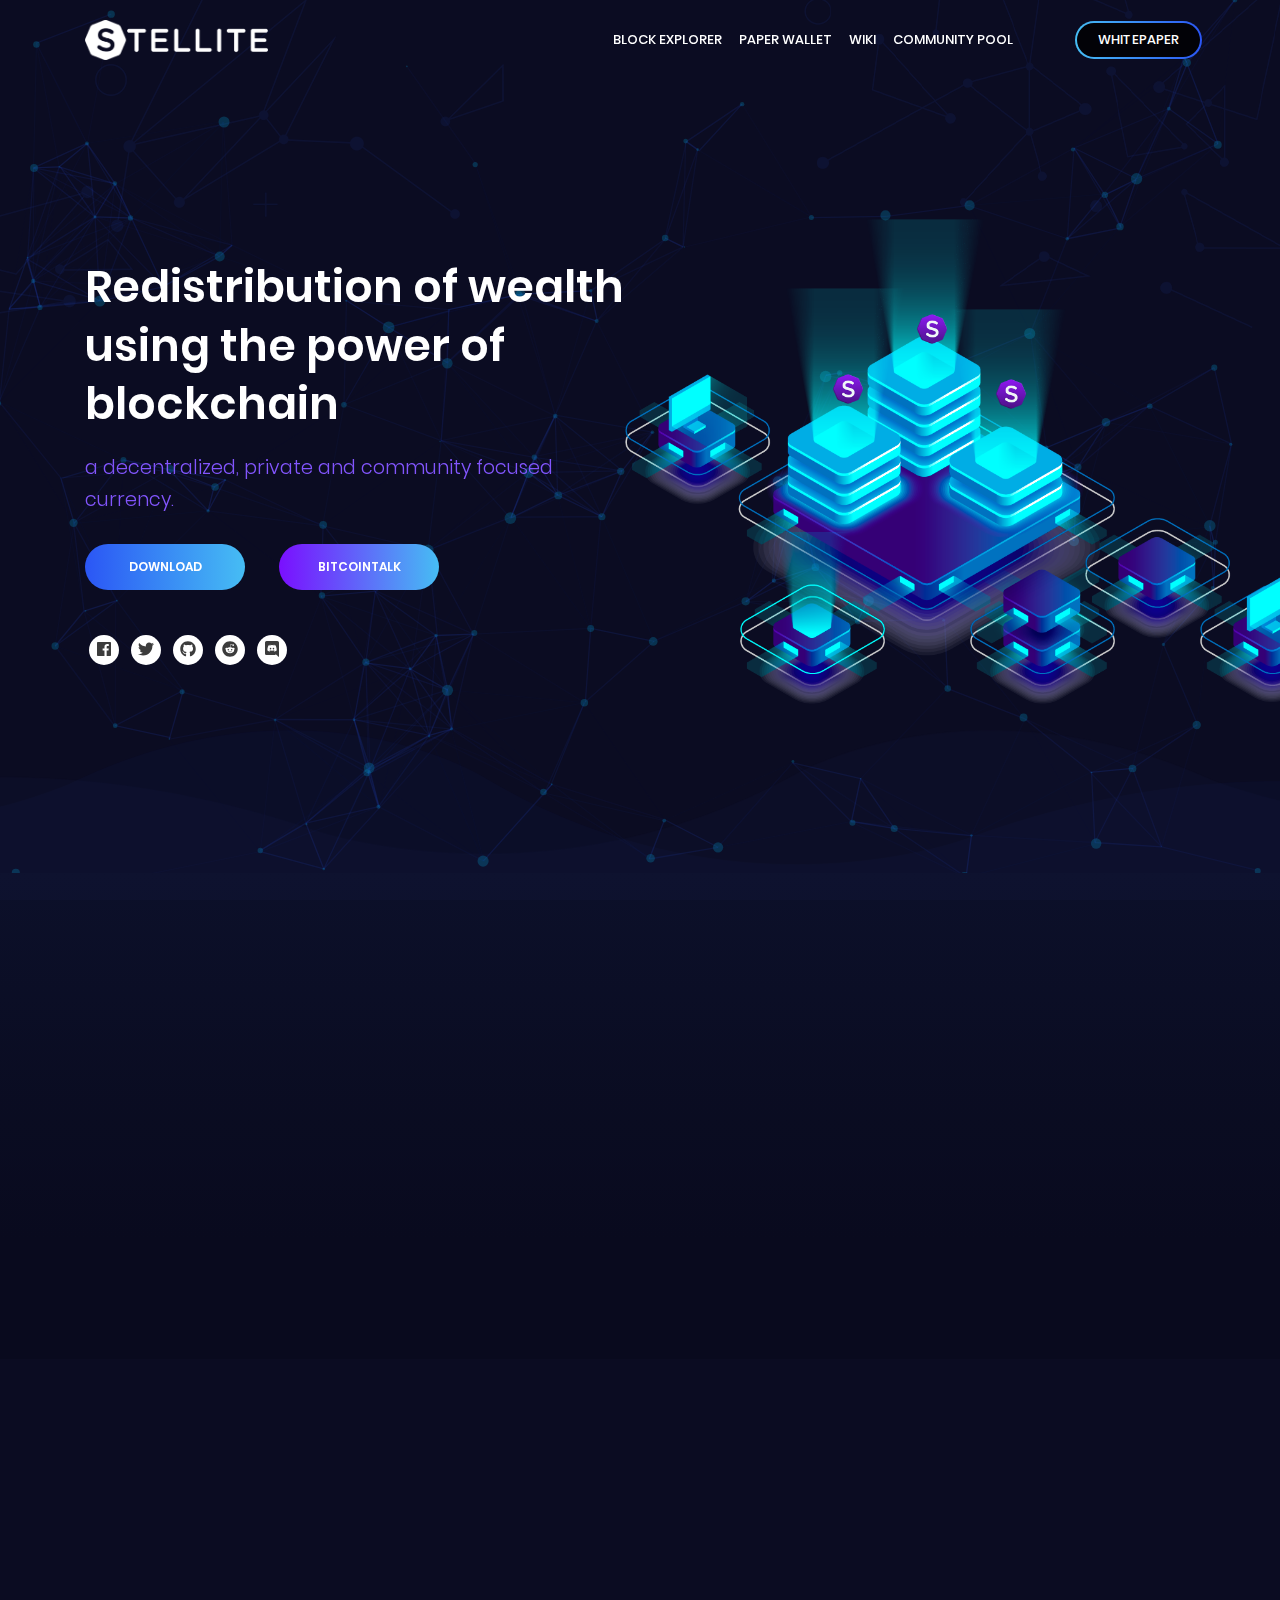
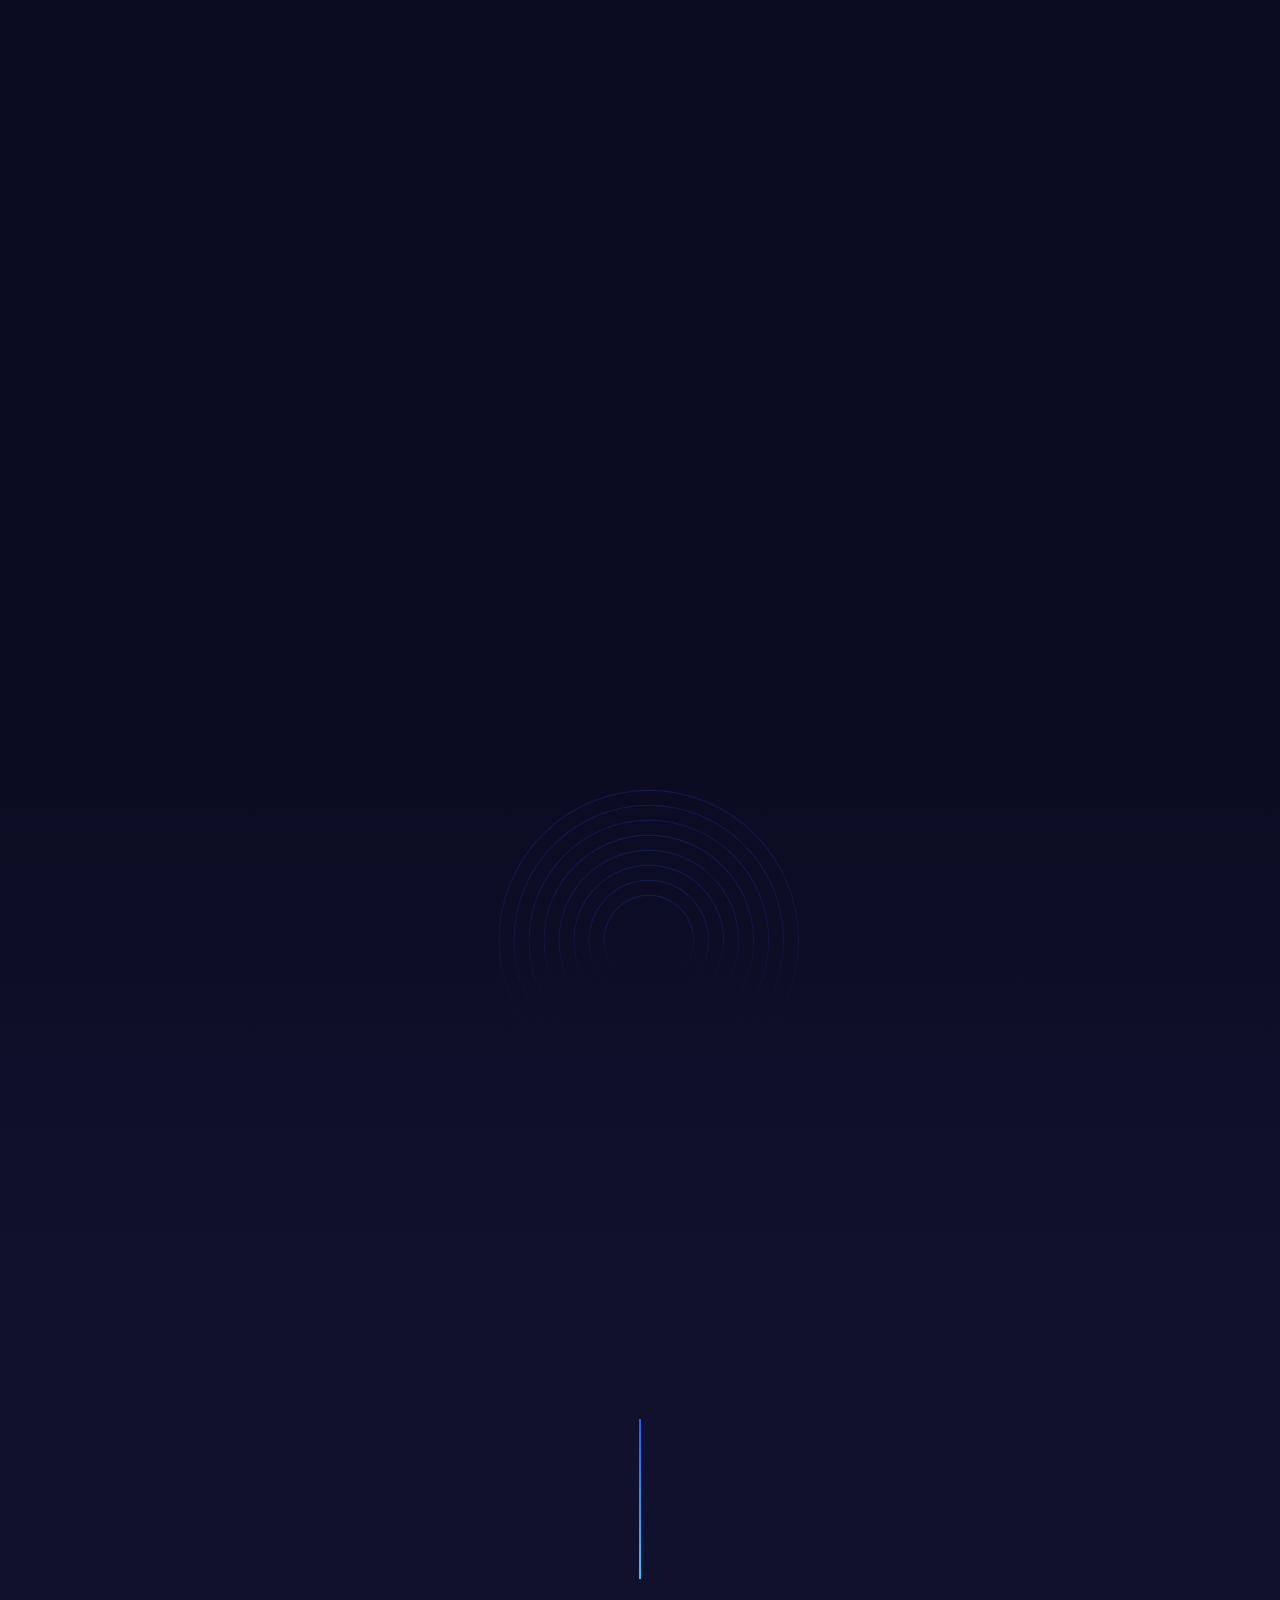
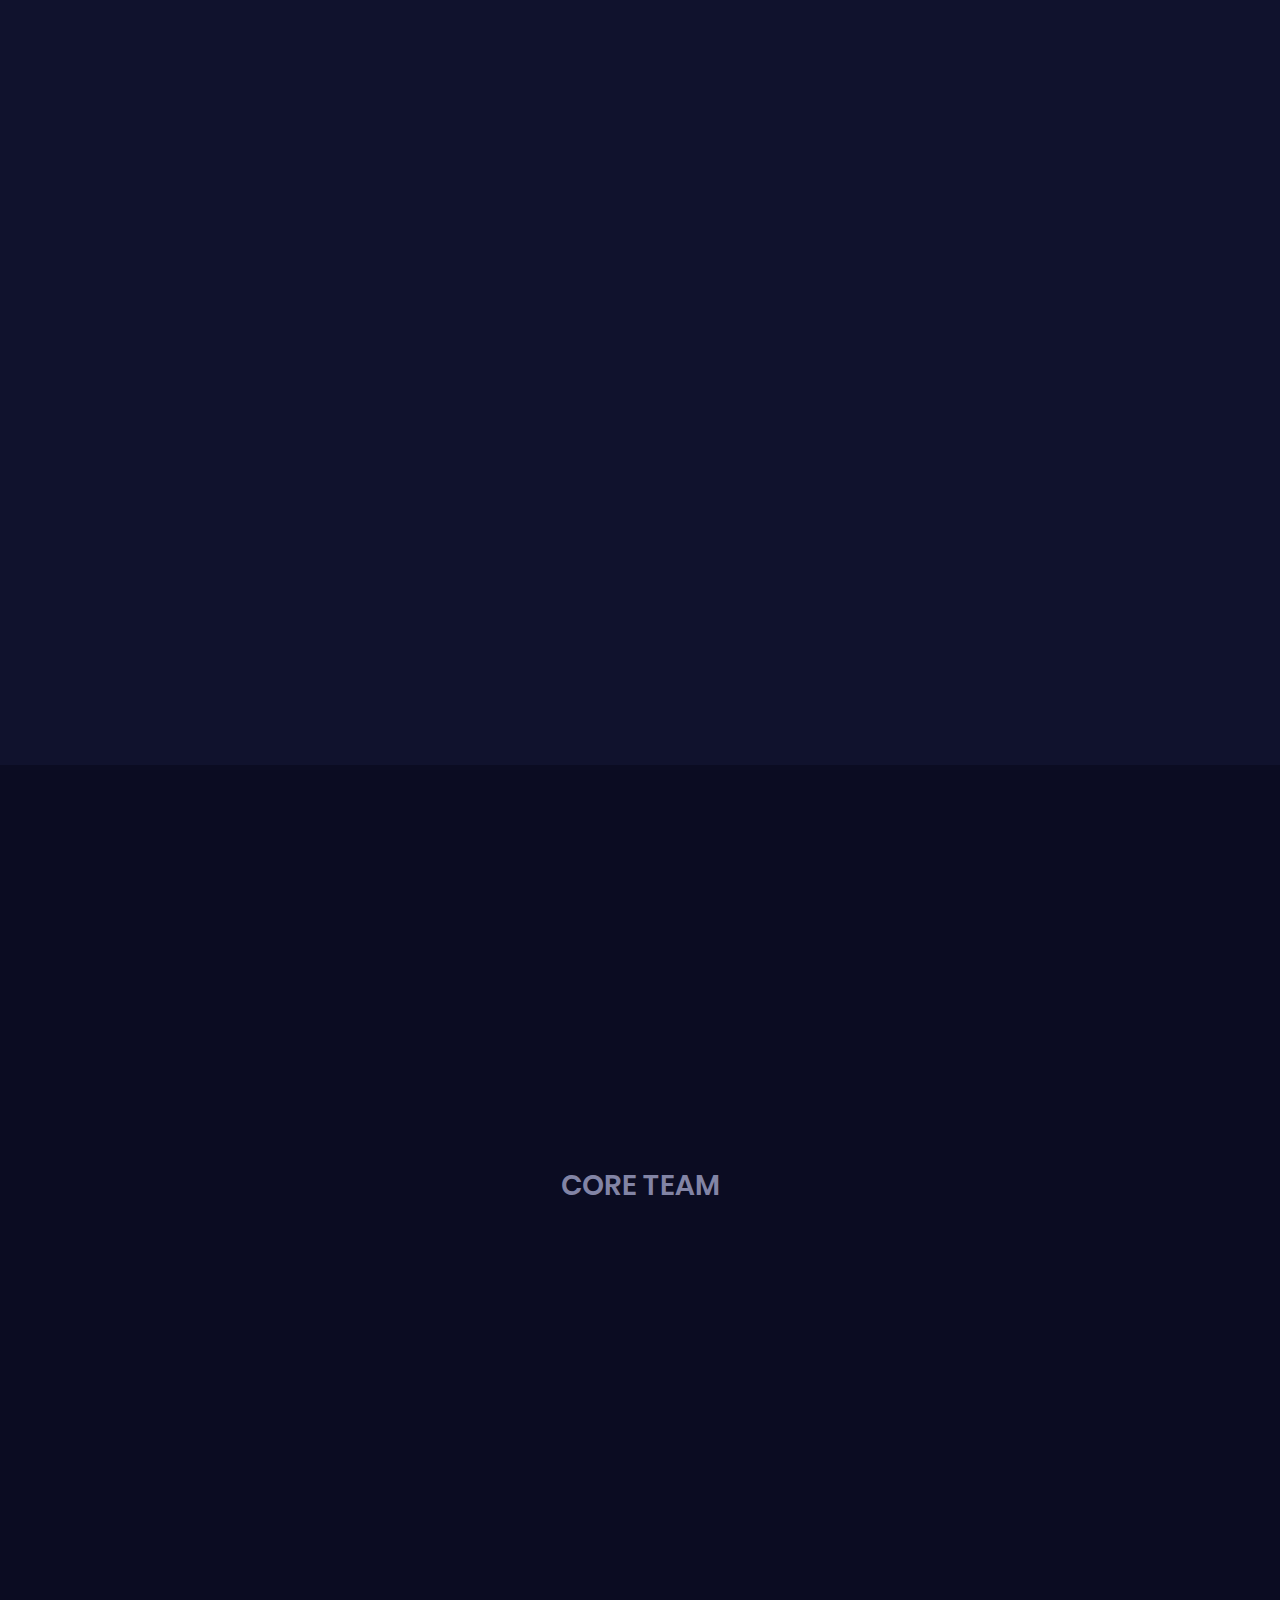
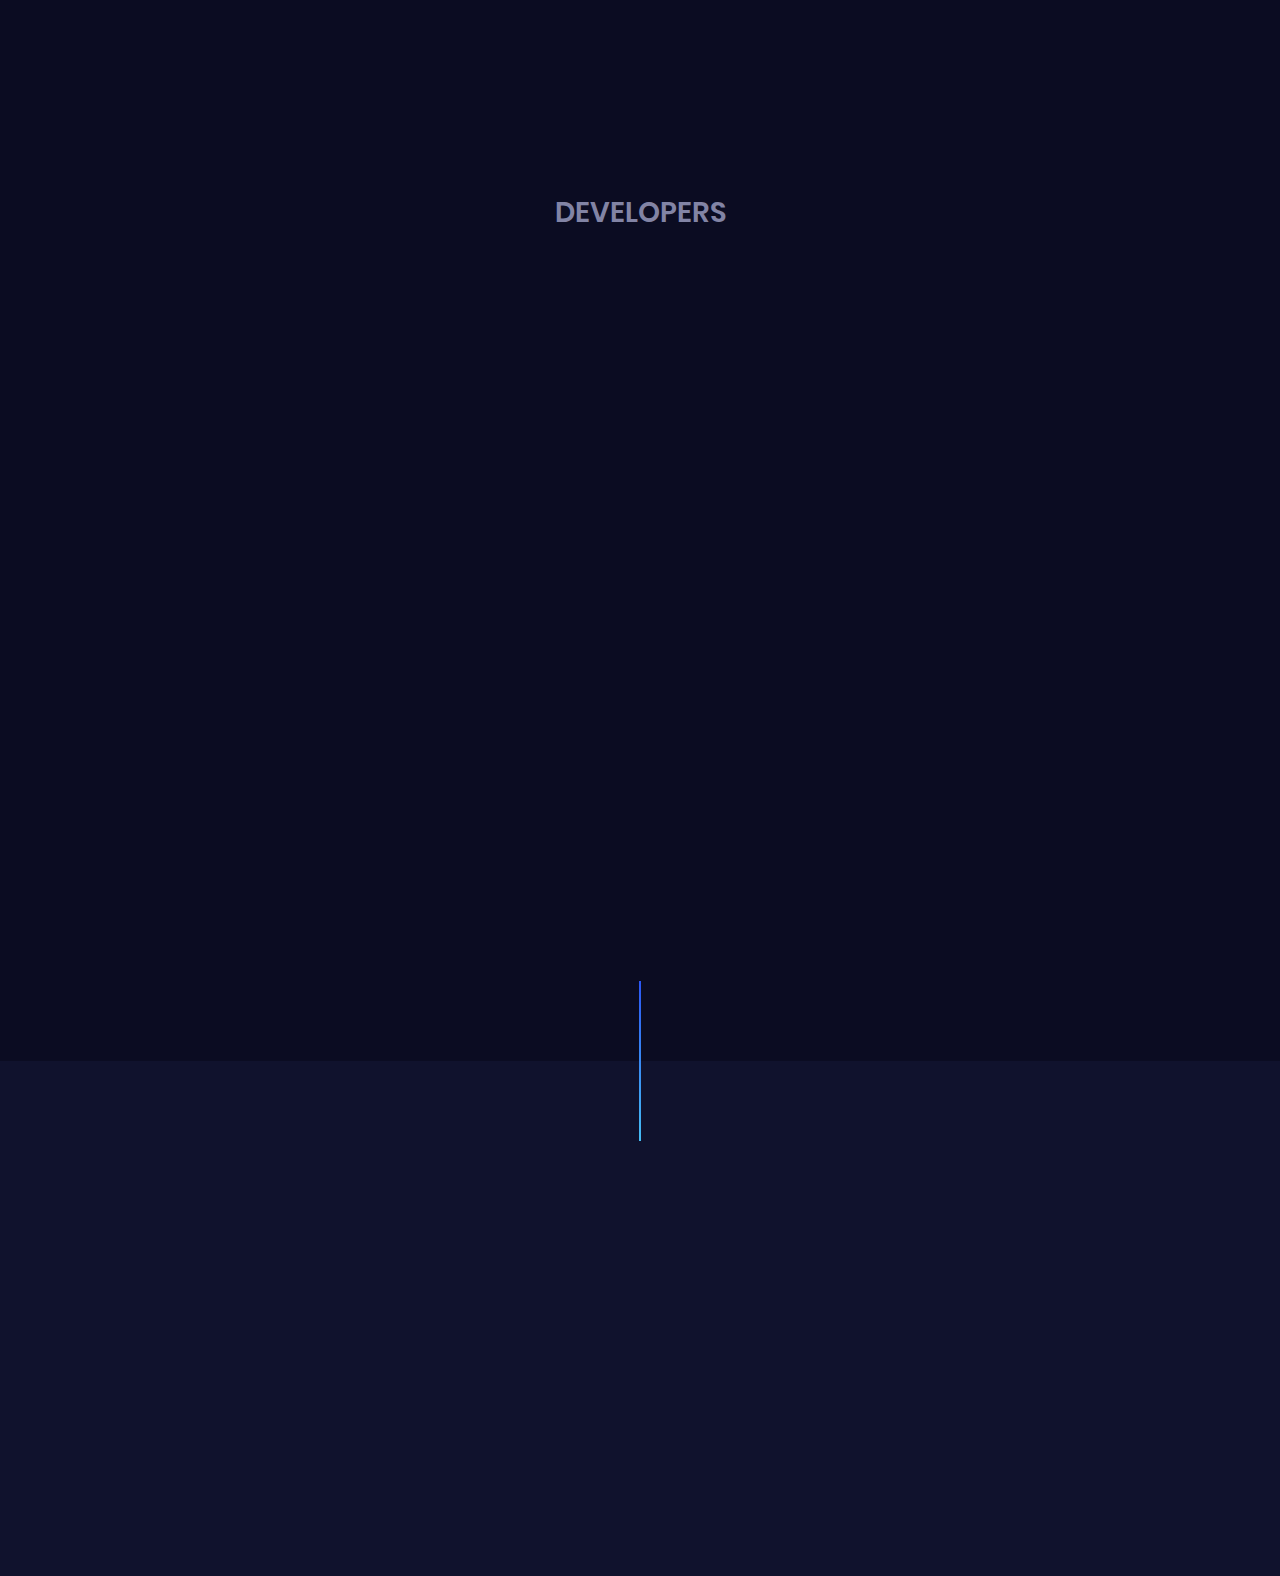
==== commit d1c1b02f: "optimize assets and remove some useless files" ====
--- a/index.html
+++ b/index.html
@@ -9,8 +9,6 @@
       <title>Stellite</title>
       <link rel="stylesheet" href="assets/css/vendor.bundle.css">
       <link rel="stylesheet" href="assets/css/style4963.css?ver=1.1">
-      <link rel="stylesheet" href="assets/css/theme4963.css?ver=1.1" id="layoutstyle">
-	  <script defer="" src="https://use.fontawesome.com/releases/v5.0.6/js/all.js"></script>
    </head>
    <body class="theme-dark is-smooth-effect" data-spy="scroll" data-target="#mainnav" data-offset="80">
       <header class="site-header is-sticky">
@@ -384,6 +382,8 @@
          <div class="loader-section loader-top"></div>
          <div class="loader-section loader-bottom"></div>
       </div>
-      <script src="assets/js/jquery.bundle4963.js?ver=1.1"></script> <script src="assets/js/script4963.js?ver=1.1"></script> 
+      <script src="./assets/js/jquery.bundle4963.js?ver=1.1"></script> <script src="./assets/js/script4963.min.js?ver=1.1"></script>
+      <link rel="stylesheet" href="./assets/css/theme4963.css?ver=1.1" id="layoutstyle">
+      <script defer="" src="./assets/js/fontawesome.js"></script>
    </body>
 </html>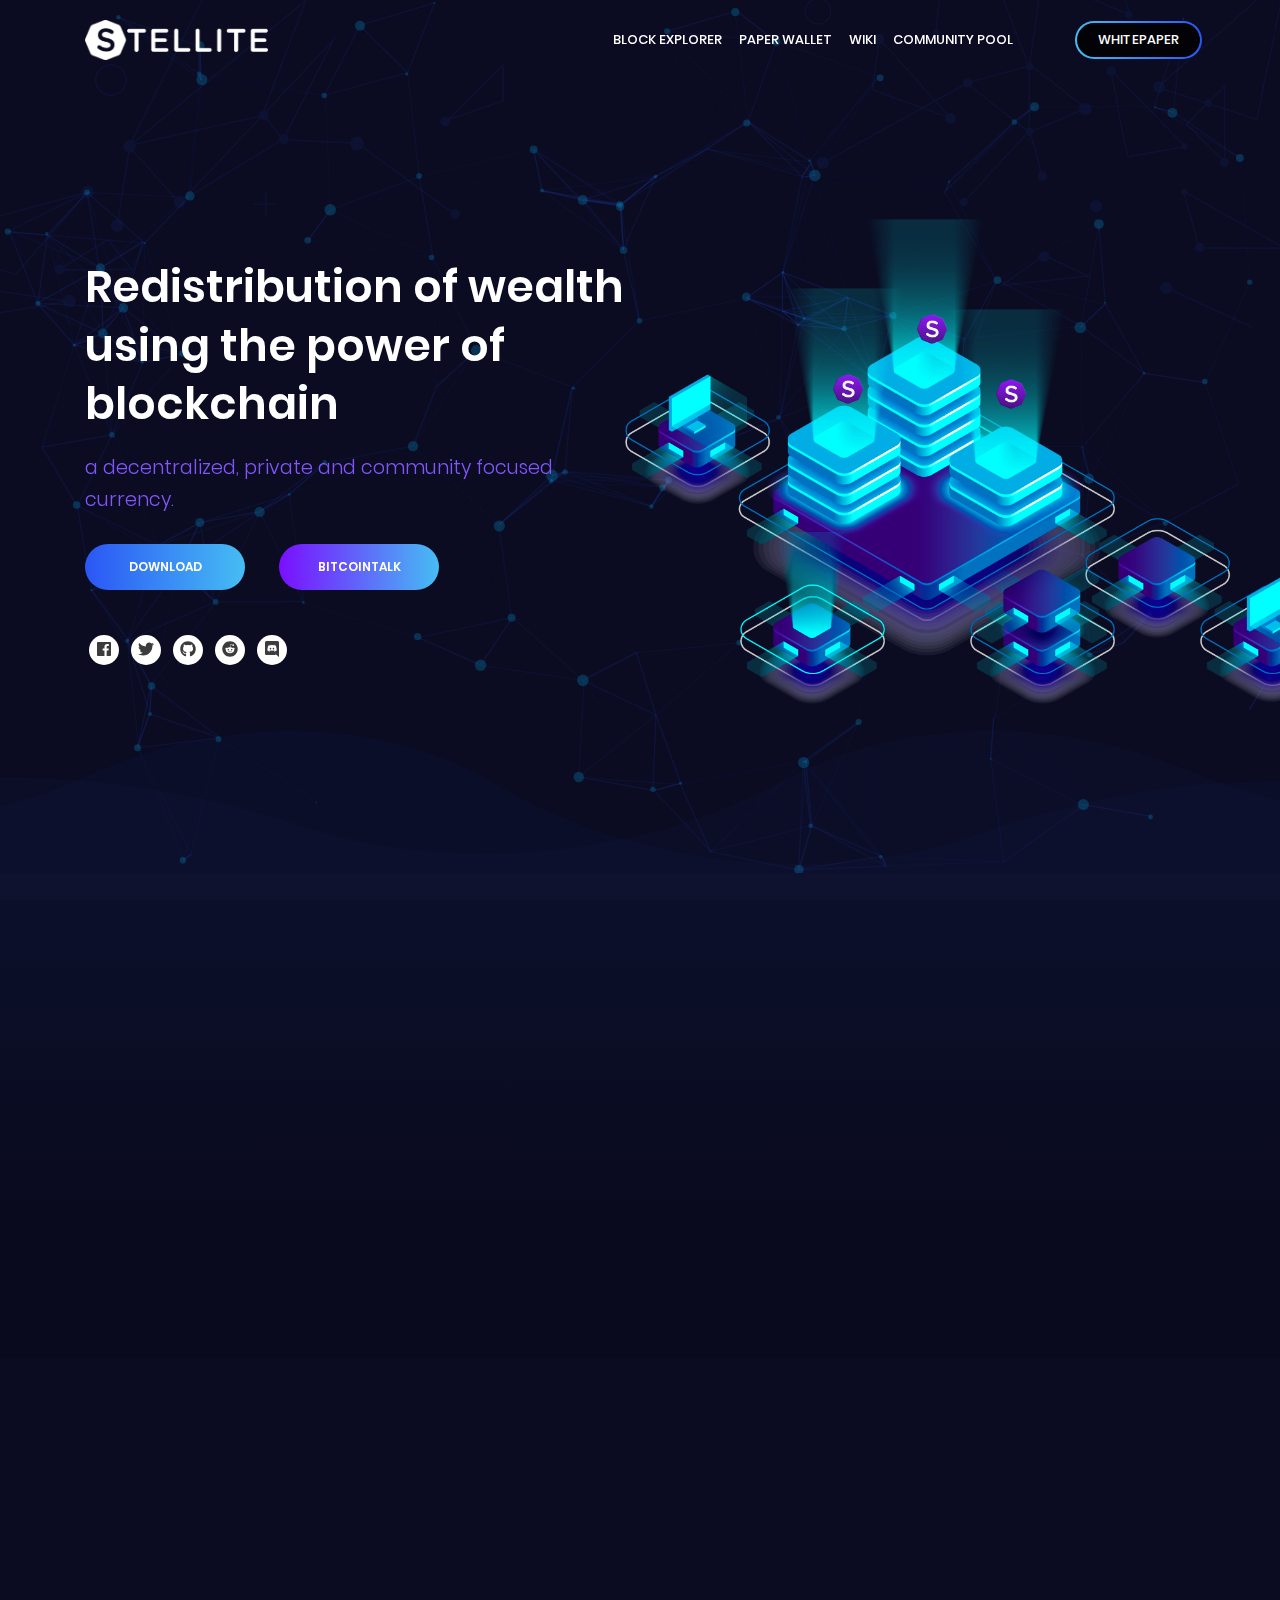
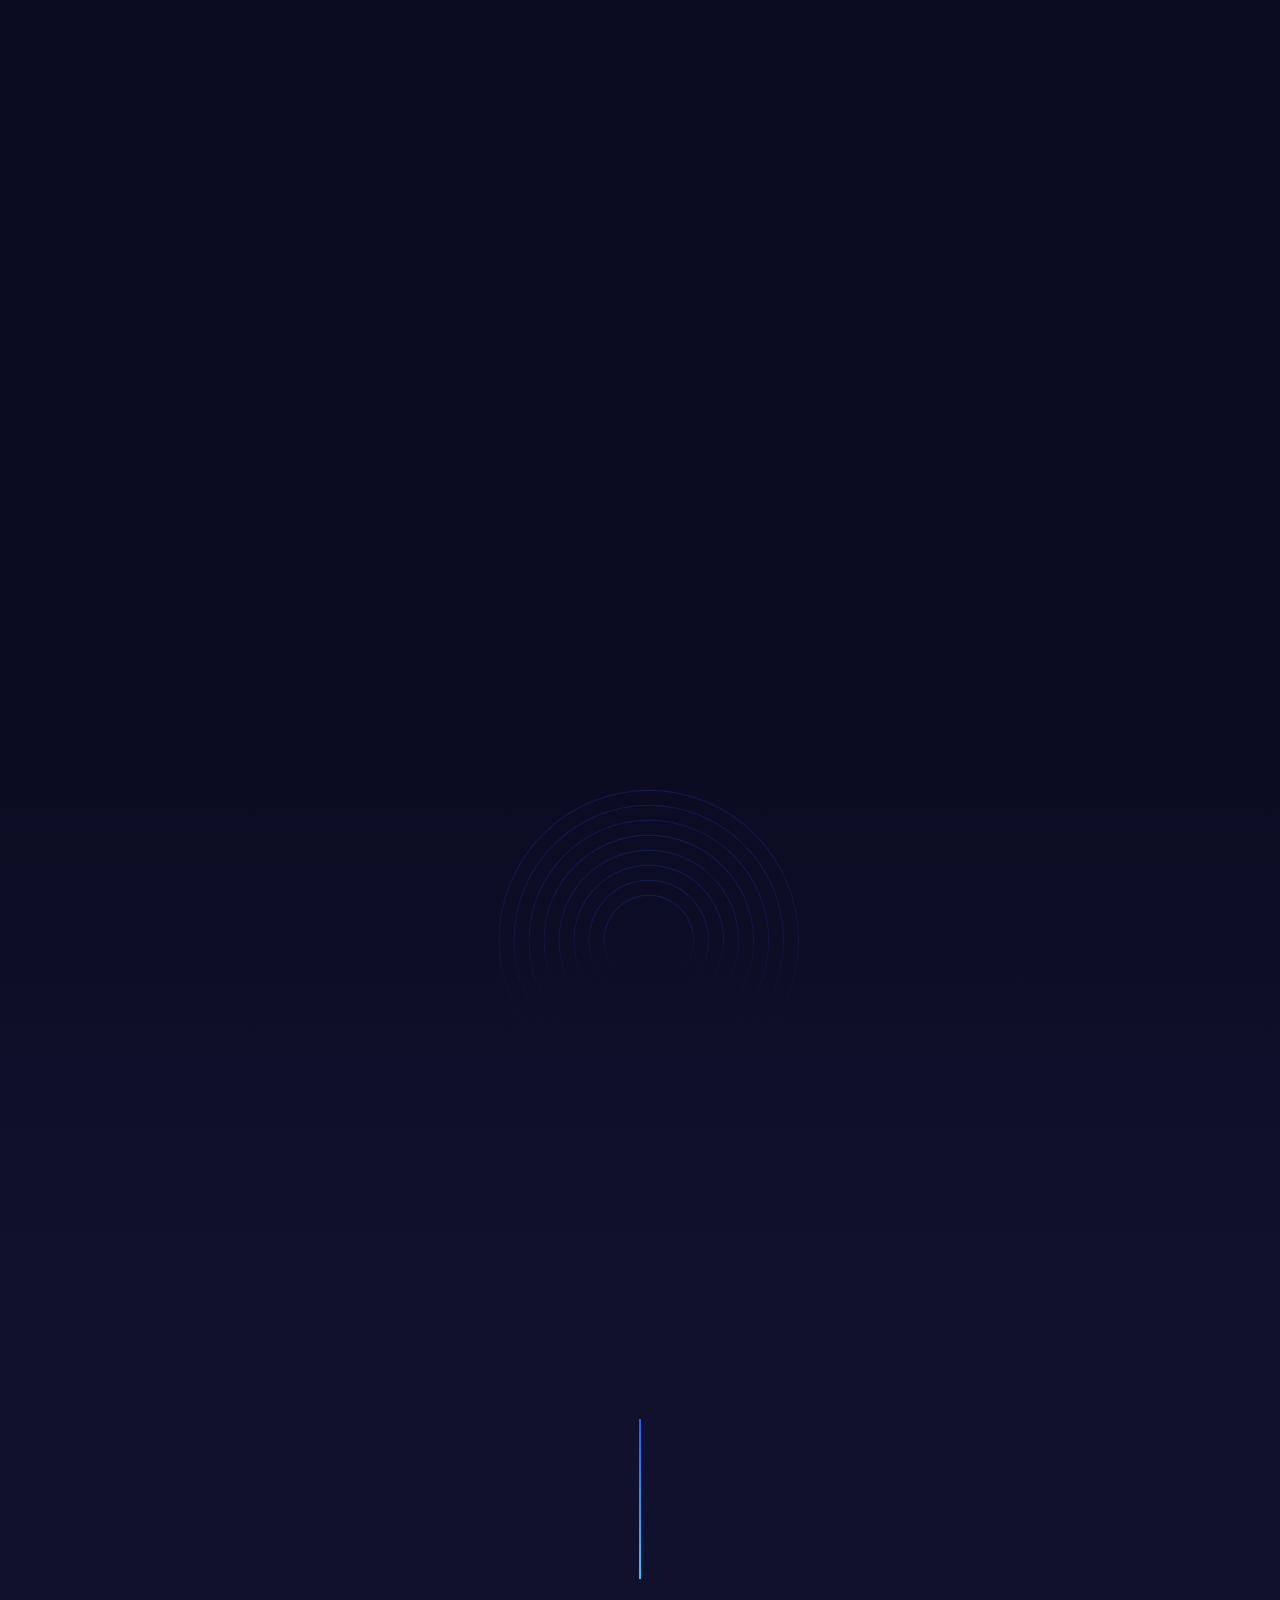
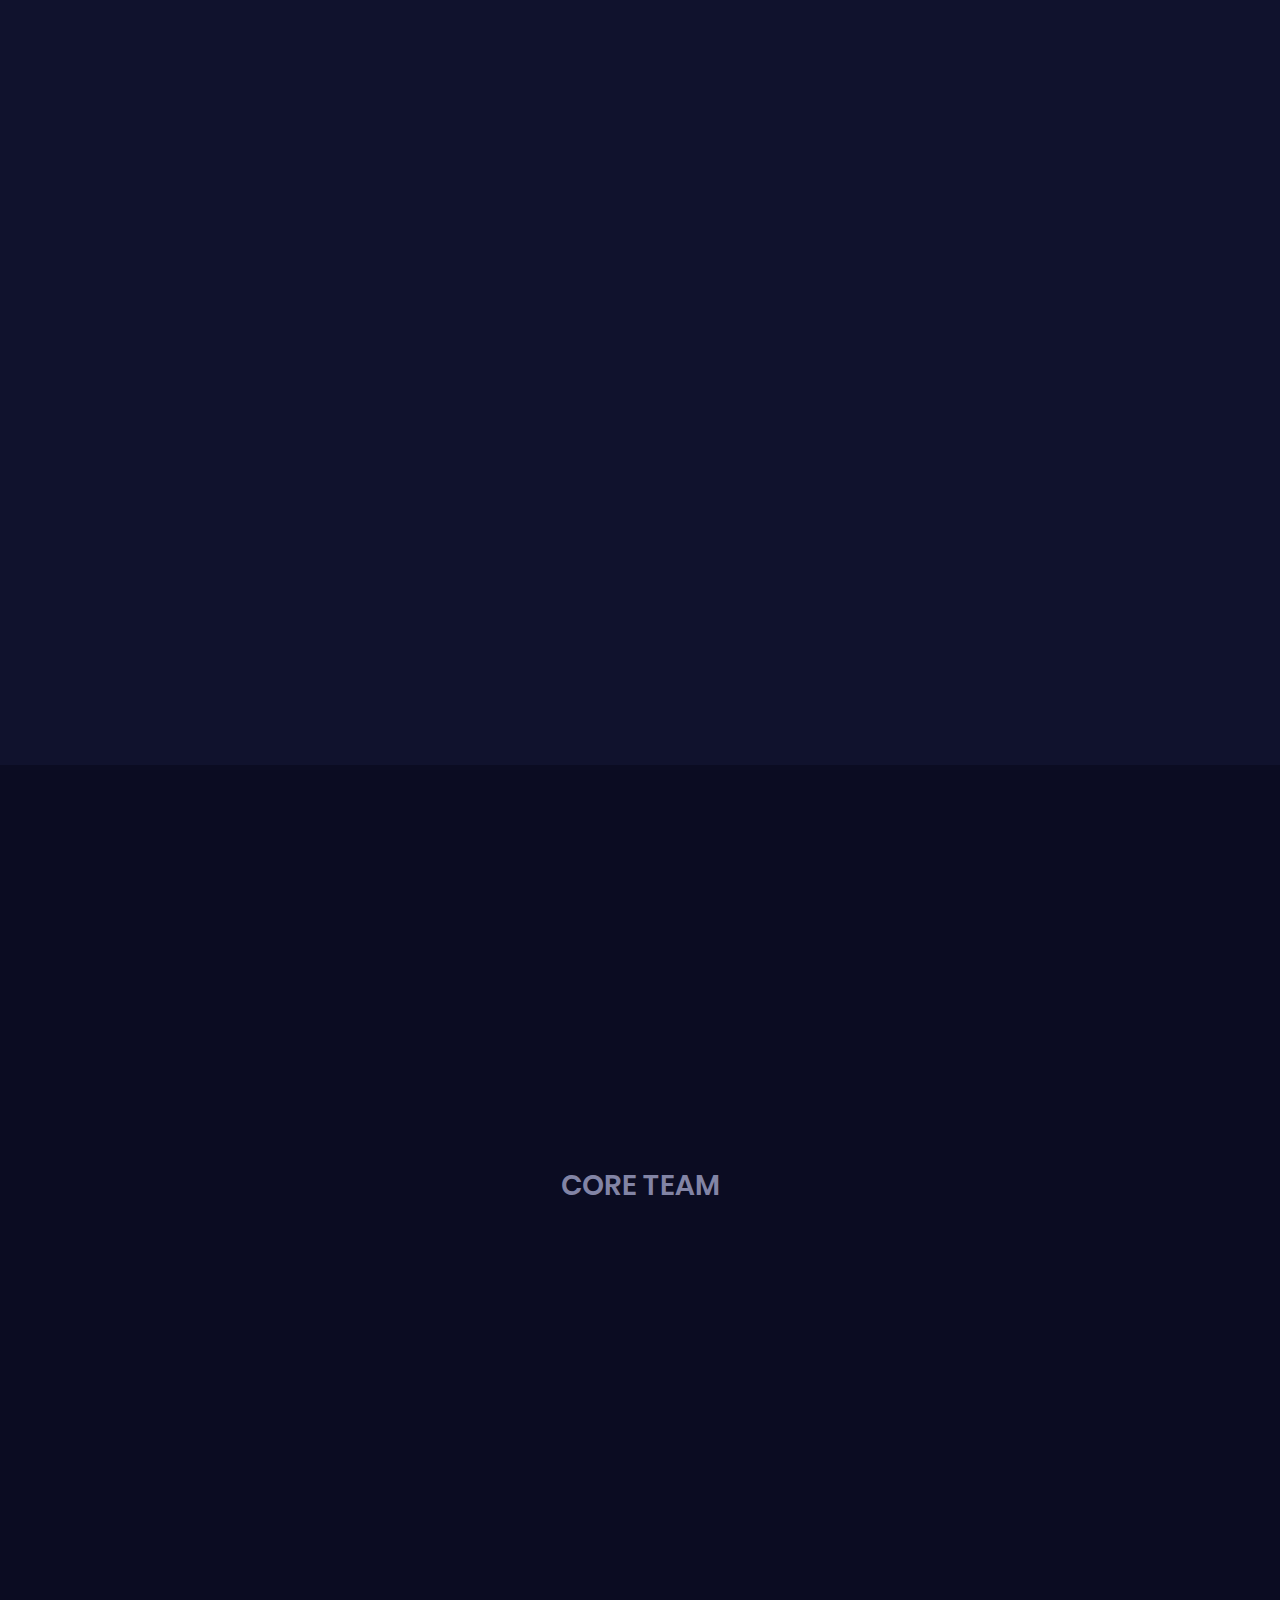
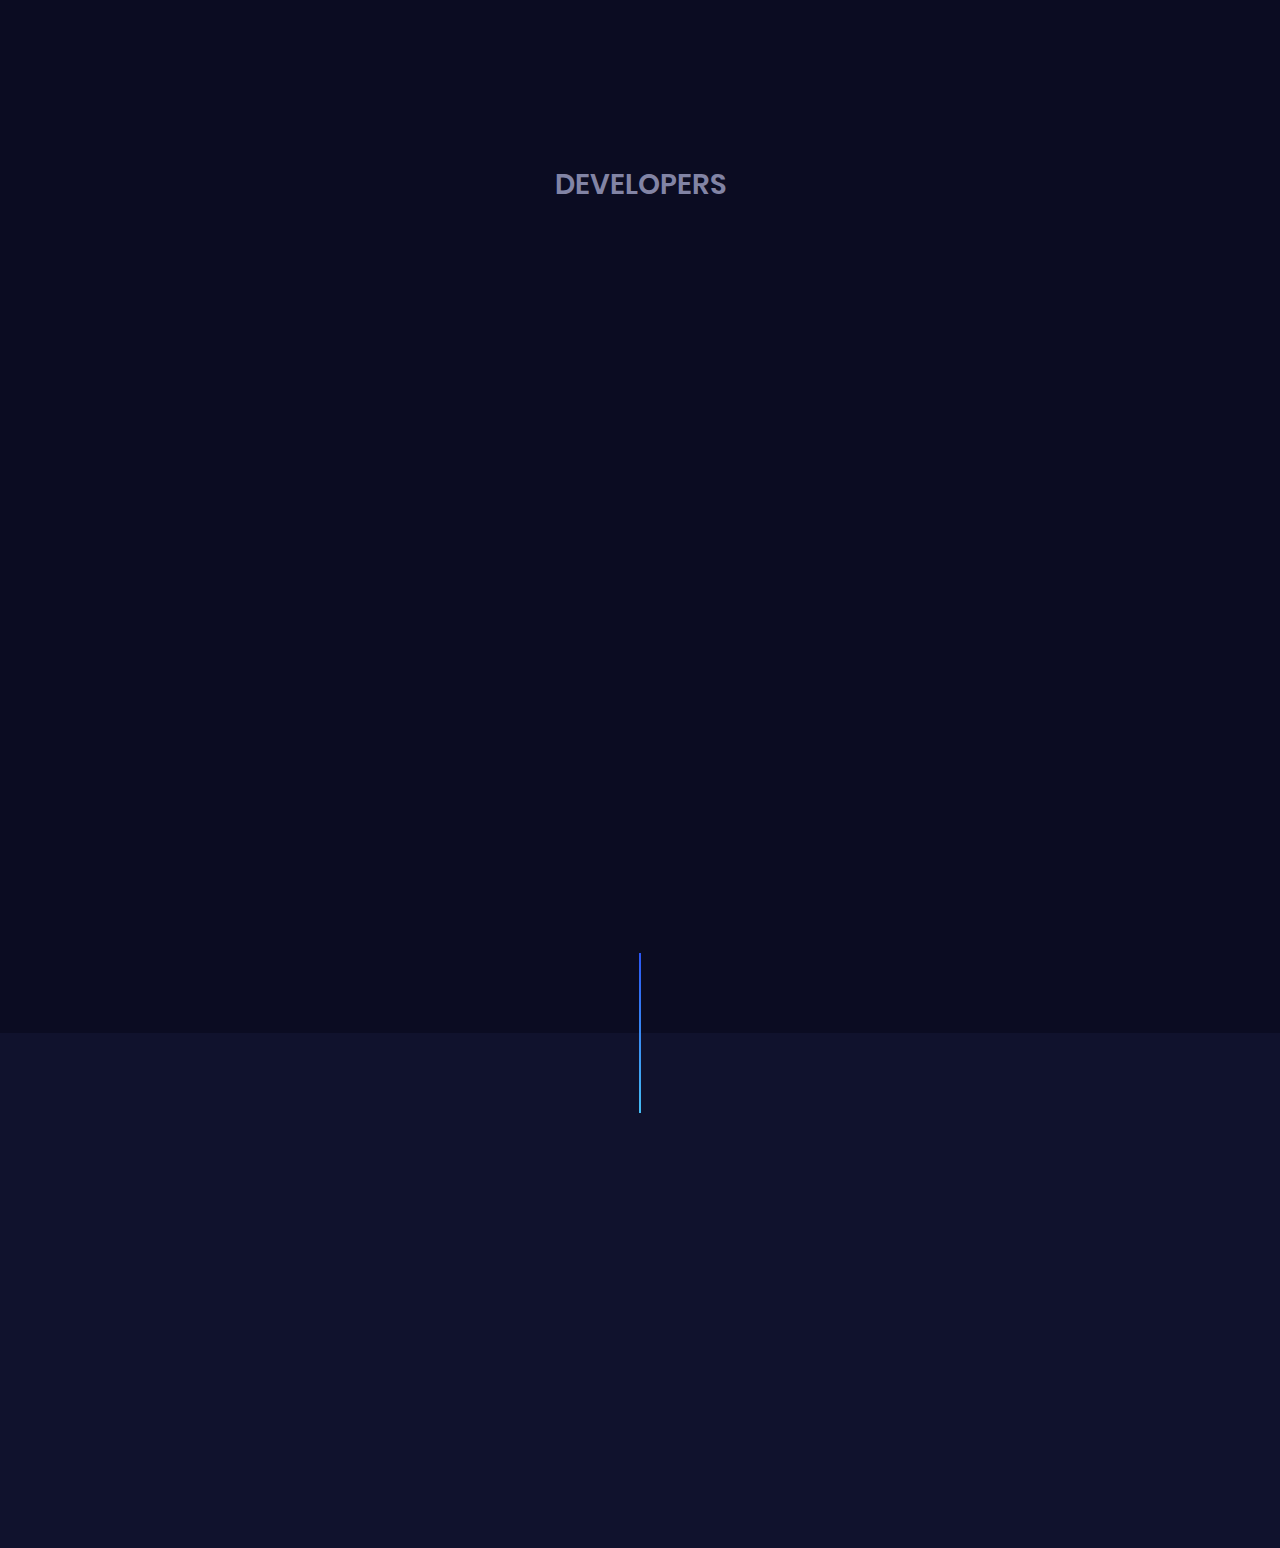
==== commit 985d5fb7: "reorganize block + fix typo" ====
--- a/index.html
+++ b/index.html
@@ -71,35 +71,33 @@
          <div class="container">
             <div class="row align-items-center">
                <div class="col-md-5 offset-md-1">
-                  <div class="res-m-btm animated" data-animate="fadeInUp" data-delay=".1"> <img src="images/mobilemining.png" alt="graph"></div>
+                  <div class="res-m-btm animated" data-animate="fadeInUp" data-delay=".1"> <img src="images/graph-dark-a.png" alt="graph"></div>
                </div>
                <div class="col-md-6 order-md-first order-last">
-                  <div class="text-block">
-                     <h2 class="animated" data-animate="fadeInUp" data-delay="0">Everyone can participate</h2>
-                     <p class="lead animated" data-animate="fadeInUp" data-delay=".1">
-                        Stellite plans to bring true mining to all devices, from smartphones to smart TV’s.
-                        Our power control algorithm ensures no harm on devices and keep power consumption under control
-                     </p>
-                  </div>
-               </div>
-            </div>
-         </div>
-      </div>
-      <div class="section section-pad no-pb section-bg-alt">
-         <div class="container">
-            <div class="row align-items-center">
-               <div class="col-md-5">
-                  <div class="res-m-btm animated" data-animate="fadeInUp" data-delay=".1"> <img src="images/graph-dark-b.png" alt="graph" height="150%" width="150%"></div>
-               </div>
-               <div class="col-md-6 offset-md-1">
-
                   <div class="text-block">
                      <h2 class="animated" data-animate="fadeInUp" data-delay="0">The most decentralized currency</h2>
                      <p class="lead animated" data-animate="fadeInUp" data-delay=".1">
                         We eradicate a single point of failure by keeping an immutable and distributed track of the node list thanks to IPFS while ZeroNet offers a decentralized interface to this storage.
                      </p>
                   </div>
-
+               </div>
+            </div>
+         </div>
+      </div>
+      <div class="section section-pad no-pb section-bg-alt">
+         <div class="container">
+            <div class="row align-items-center">
+               <div class="col-md-5">
+                  <div class="res-m-btm animated" data-animate="fadeInUp" data-delay=".1"> <img src="images/mobilemining.png" alt="graph"></div>
+               </div>
+               <div class="col-md-6 offset-md-1">
+                  <div class="text-block">
+                  <h2 class="animated" data-animate="fadeInUp" data-delay="0">Everyone can participate</h2>
+                  <p class="lead animated" data-animate="fadeInUp" data-delay=".1">
+                     Stellite plans to bring true mining to all devices, from smartphones to smart TV’s.
+                     Our power control algorithm ensures no harm on devices and keep power consumption under control
+                  </p>
+               </div>
                </div>
             </div>
          </div>
@@ -108,11 +106,11 @@
          <div class="container">
             <div class="row align-items-center">
                <div class="col-md-5 offset-md-1">
-                  <div class="res-m-btm animated" data-animate="fadeInUp" data-delay=".1"> <img src="images/graph-dark-a.png" alt="graph"></div>
+                  <div class="res-m-btm animated" data-animate="fadeInUp" data-delay=".1"> <img src="images/graph-dark-b.png" alt="graph" height="150%" width="150%"></div>
                </div>
                <div class="col-md-6 order-md-first order-last">
                   <div class="text-block">
-                     <h2 class="animated" data-animate="fadeInUp" data-delay="0">Secure, private and rock solid</h2>
+                     <h2 class="animated" data-animate="fadeInUp" data-delay="0">Secure and private</h2>
                      <p class="lead animated" data-animate="fadeInUp" data-delay=".2">
                         CryptoNote technology is the backbone of Stellite.
                         It forms a solid and well tested foundation allowing us to keep our coin profitable to every single miner.
@@ -248,7 +246,7 @@
                   <div class="team-circle animated" data-animate="fadeInUp" data-delay=".5">
                      <div class="team-photo"> <img src="images/eric.png" alt="team"></div>
                      <div class="team-info">
-                        <h5 class="team-name">Eric Michel</h5>Our
+                        <h5 class="team-name">Eric Michel</h5>
                         <span class="team-title">BACK-END DEVELOPER & JAVA NINJA</span>
                      </div>
                   </div>
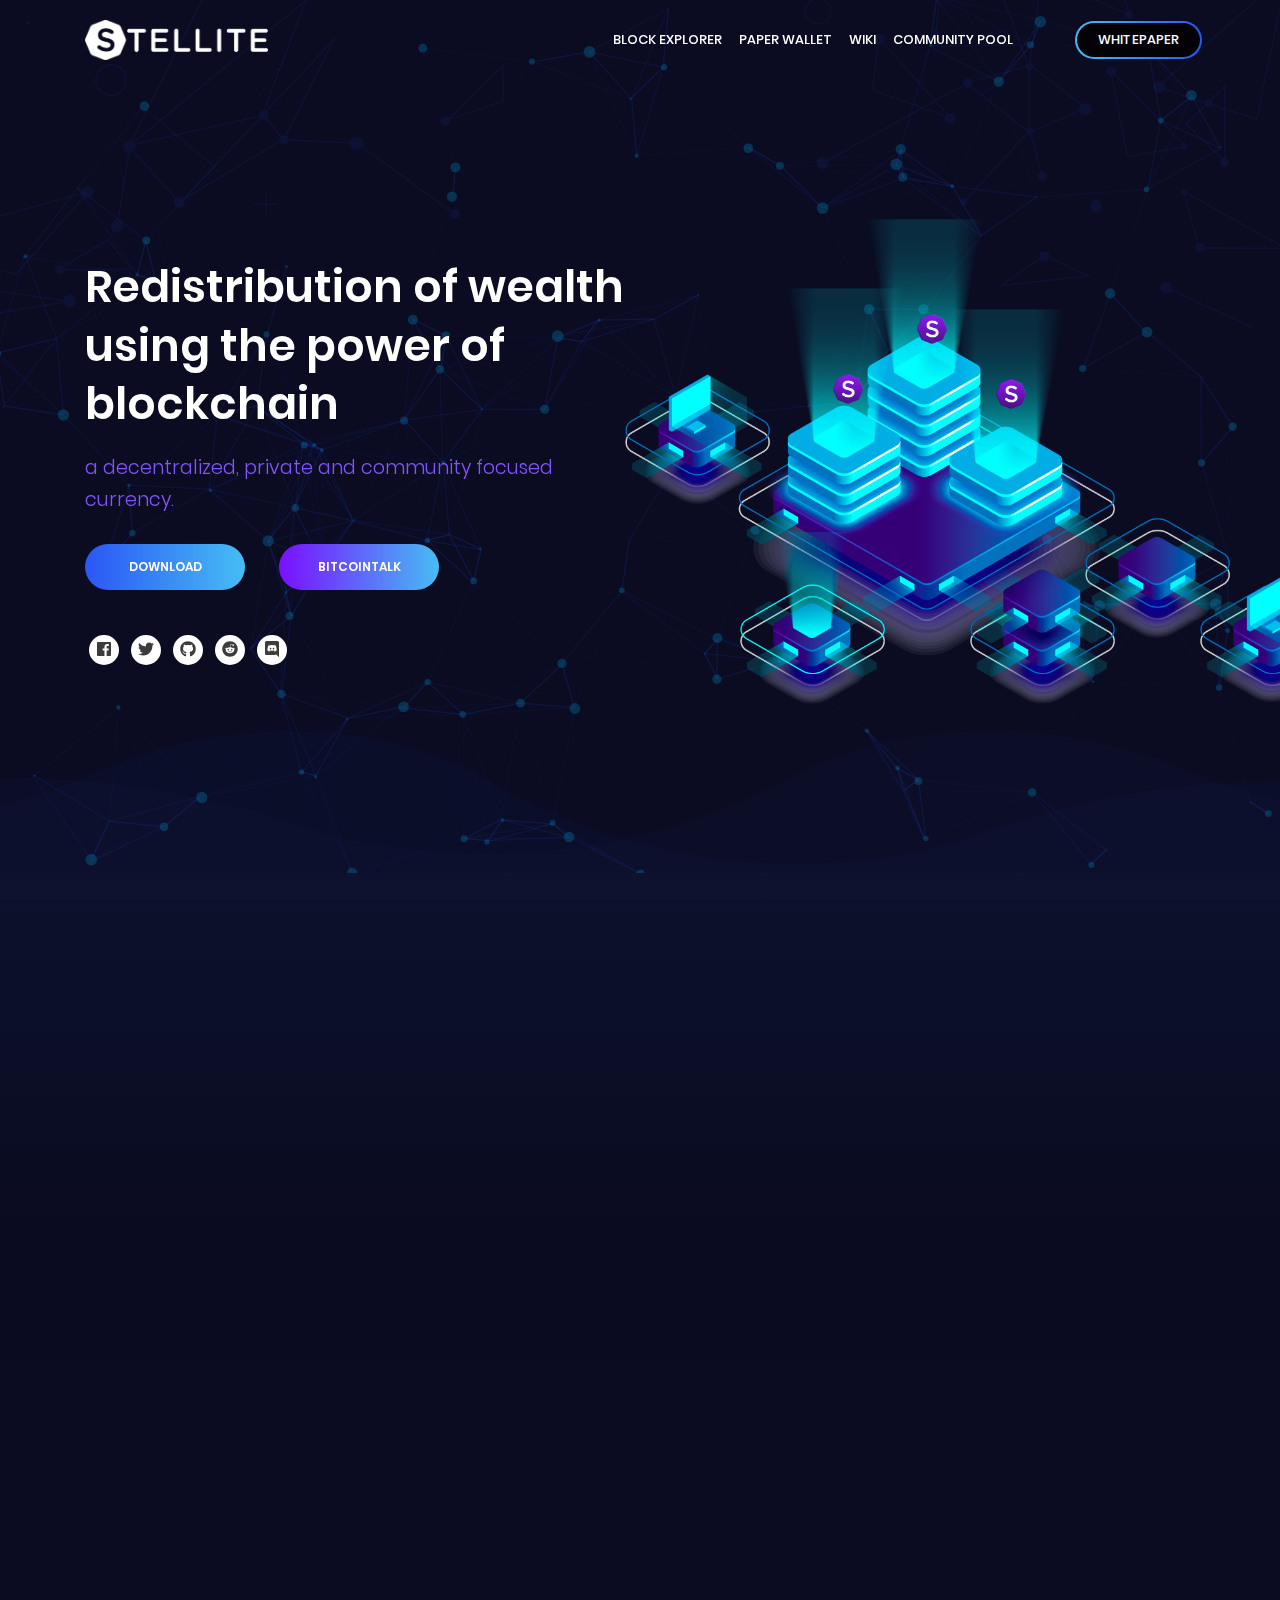
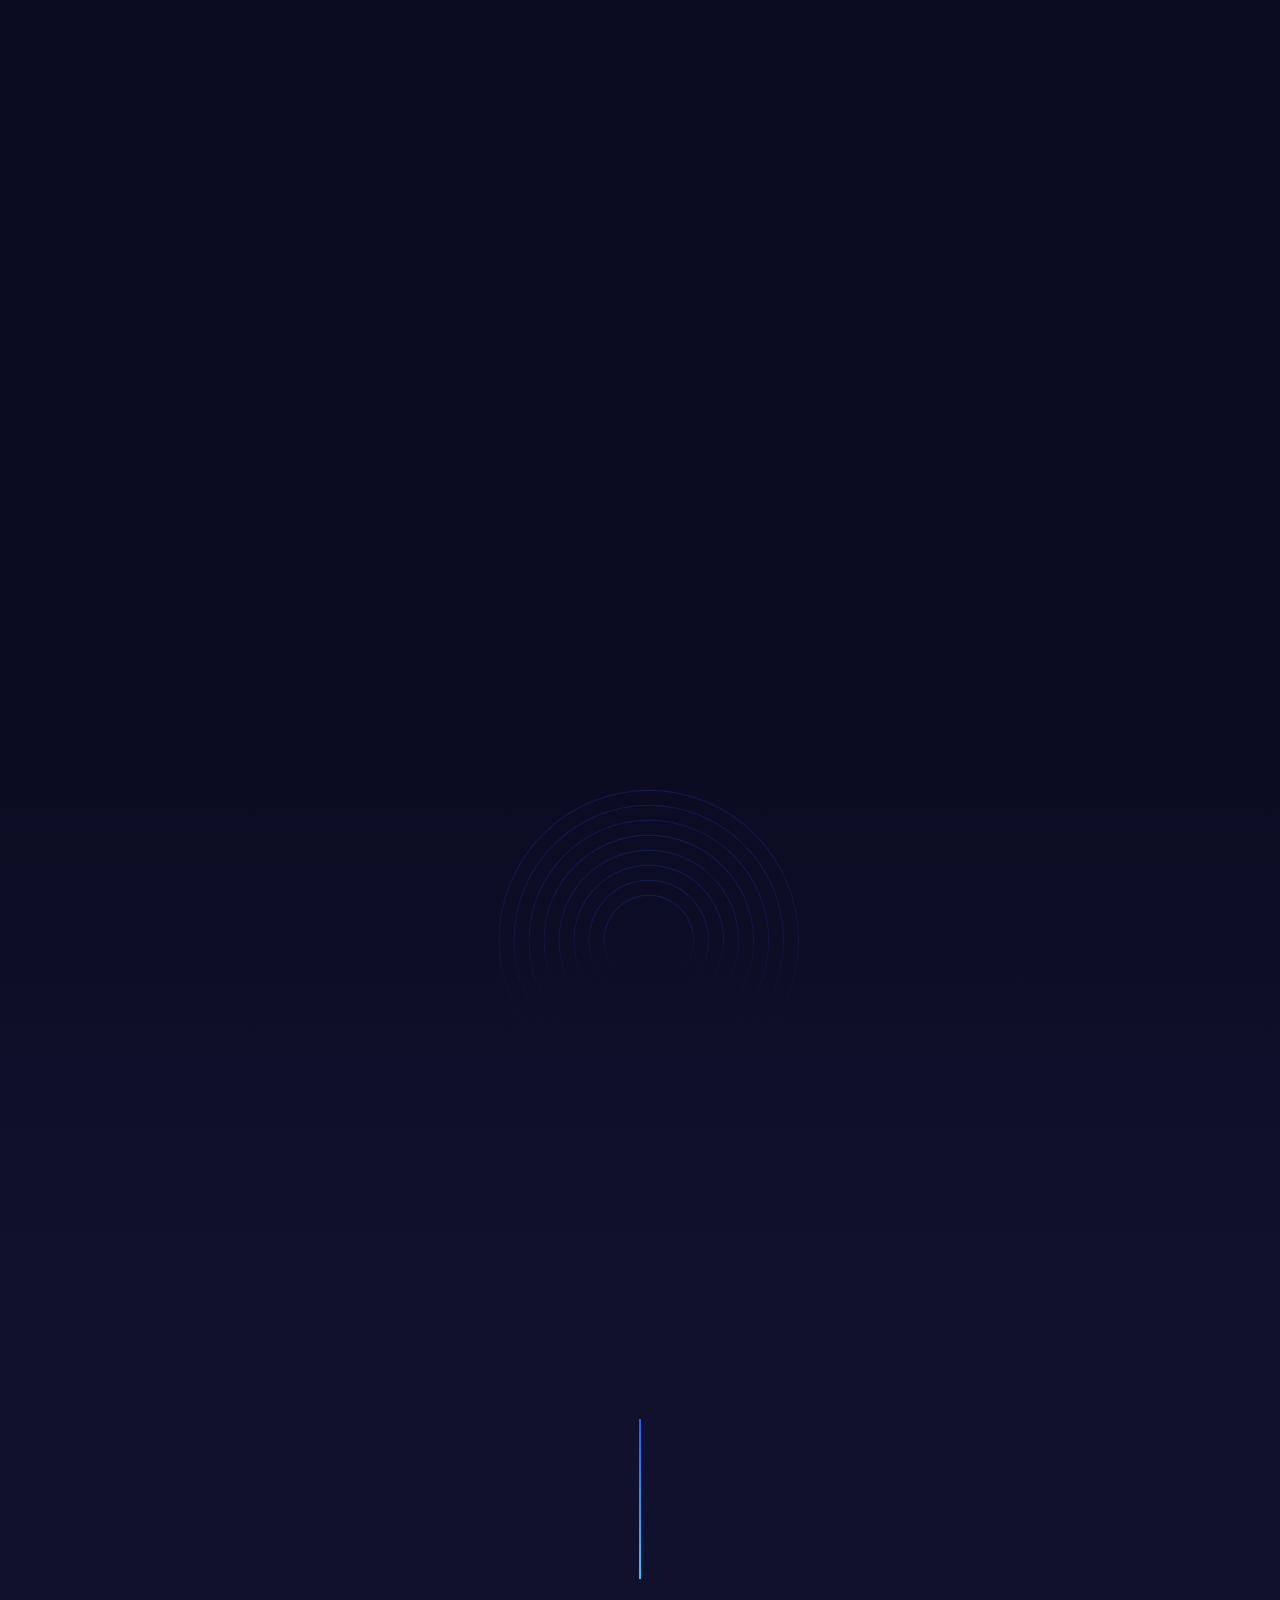
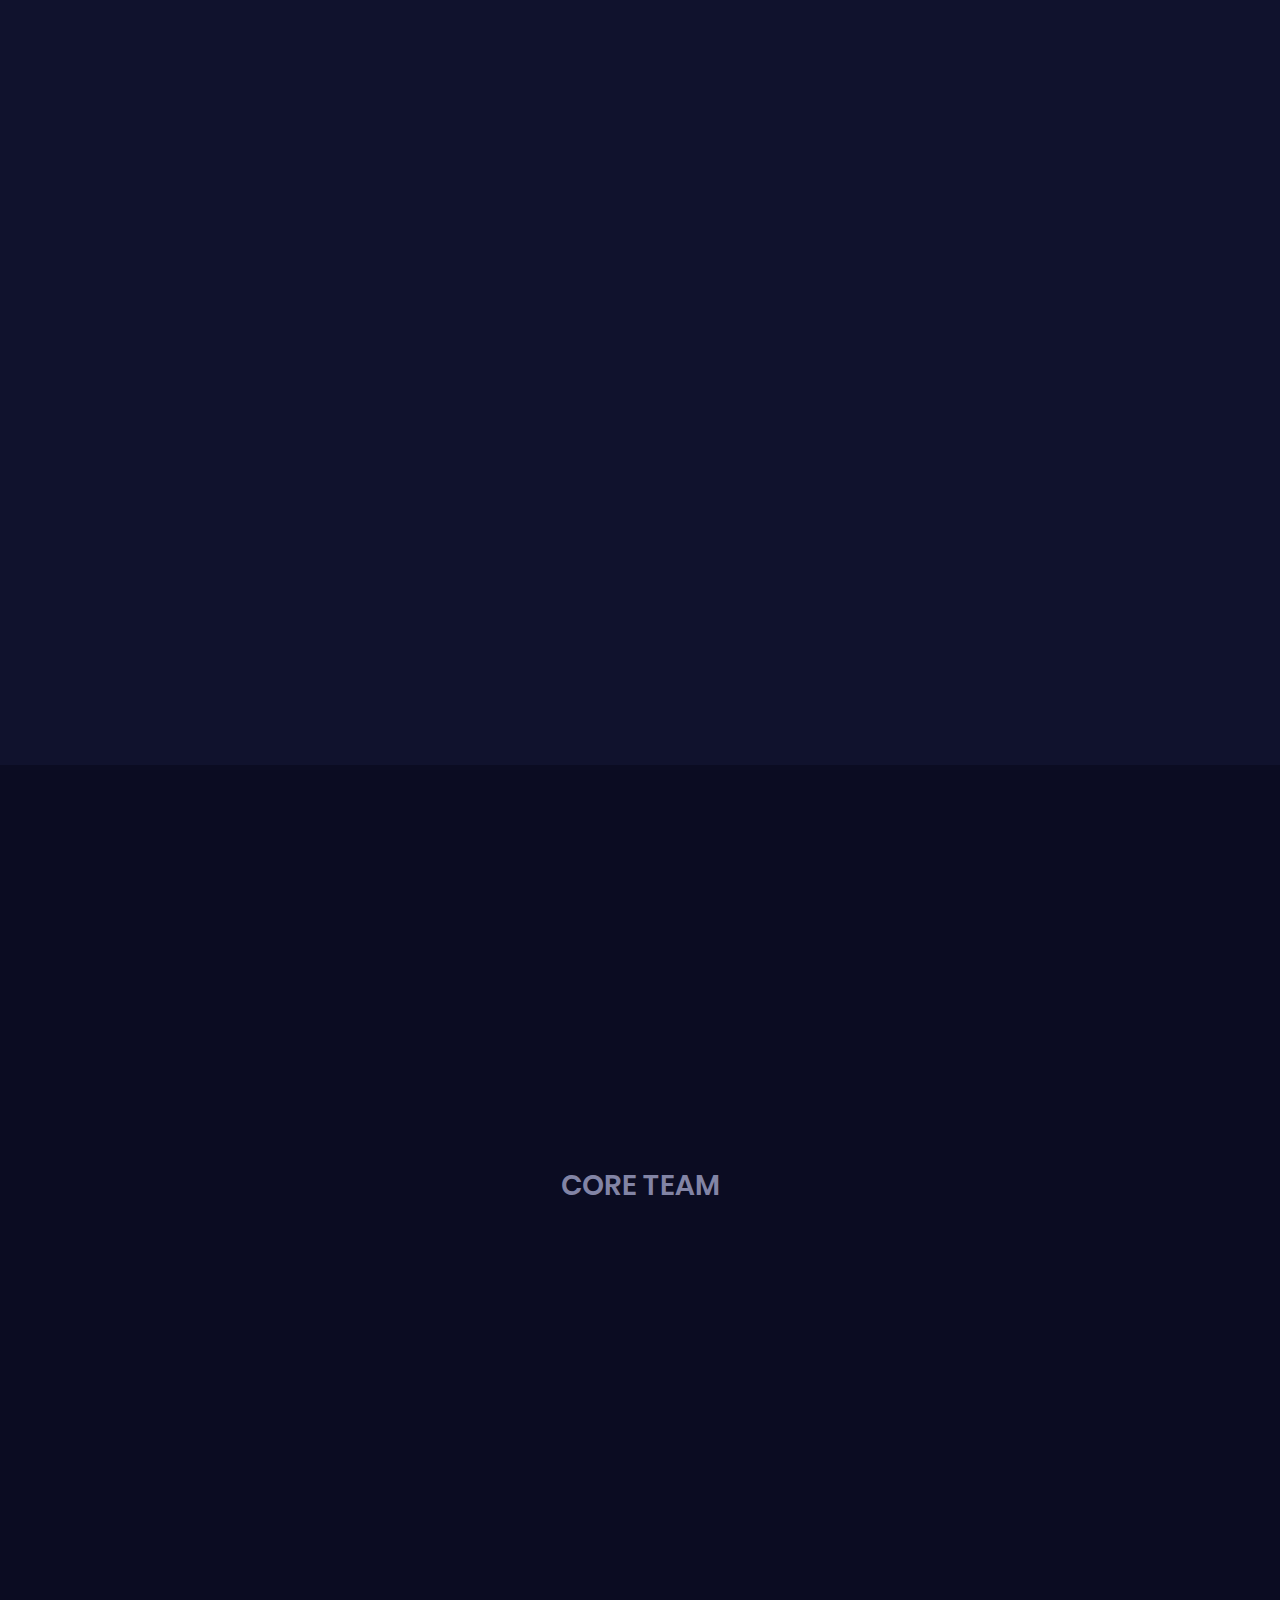
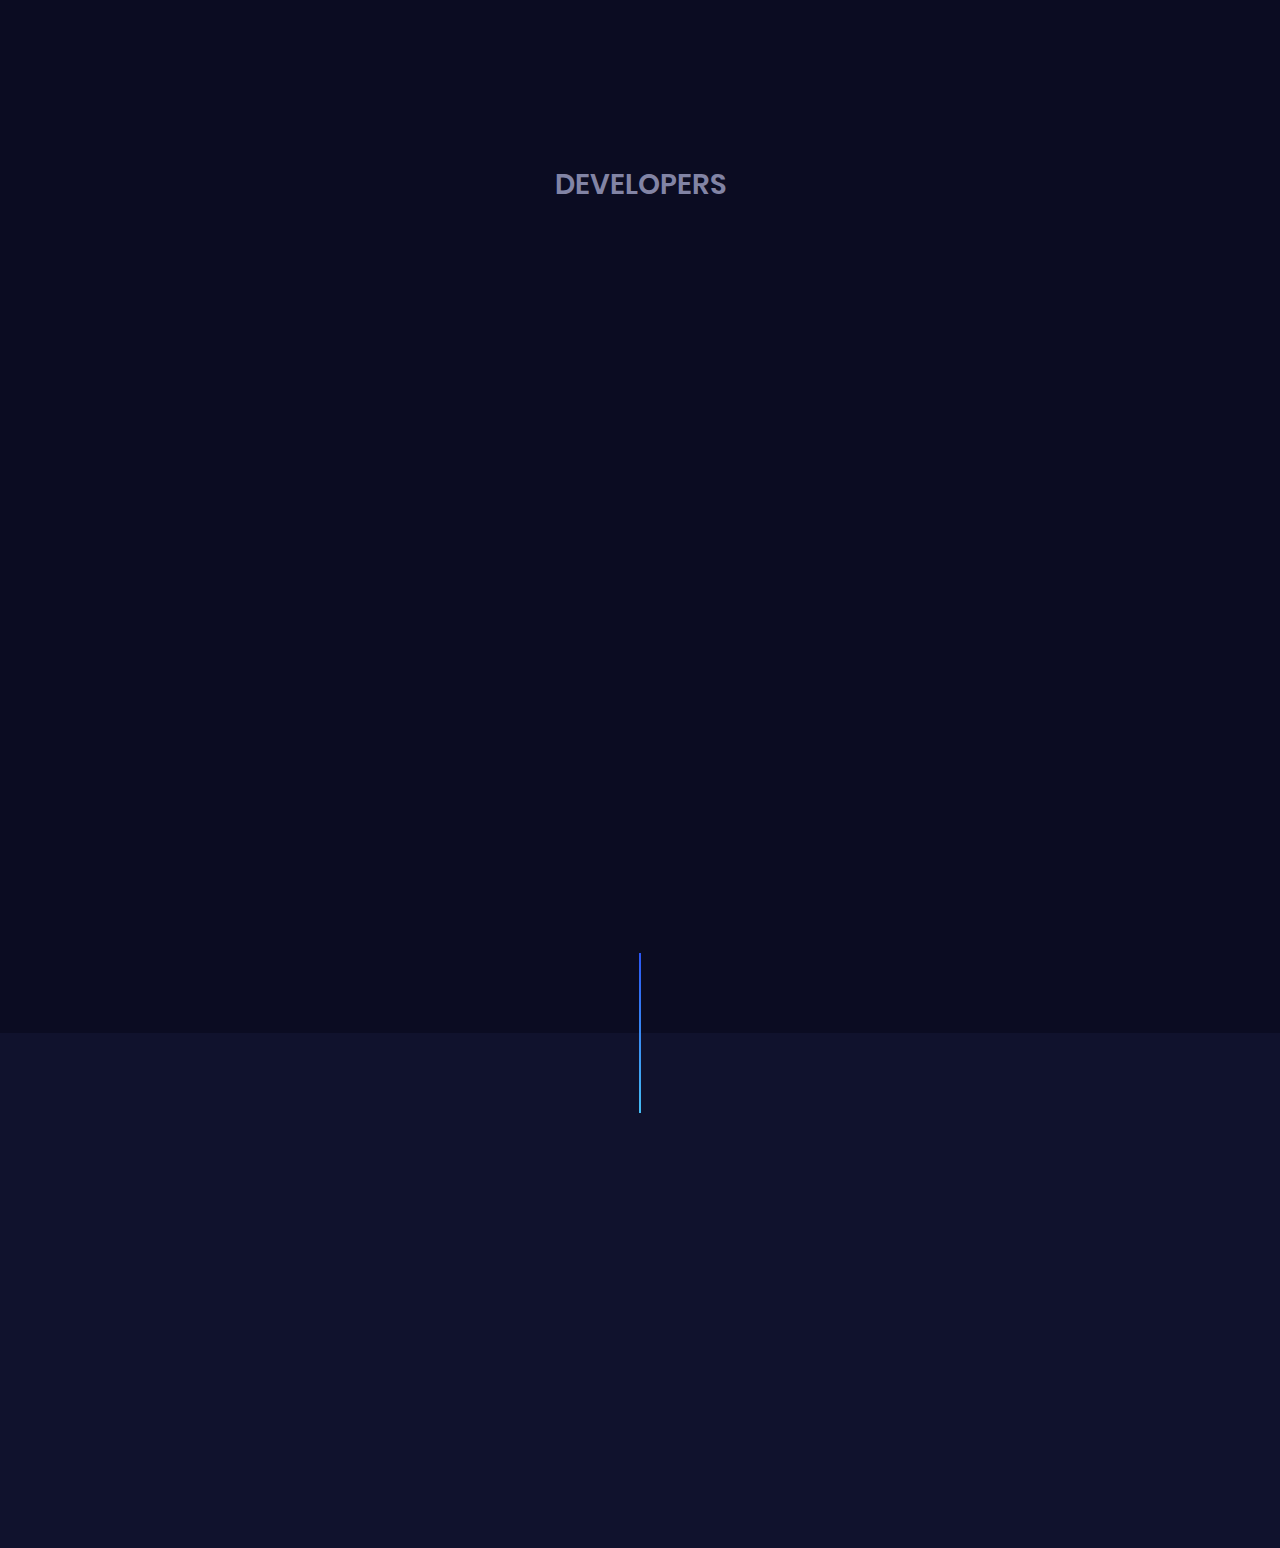
==== commit 9308b886: "fix type" ====
--- a/index.html
+++ b/index.html
@@ -95,7 +95,7 @@
                   <h2 class="animated" data-animate="fadeInUp" data-delay="0">Everyone can participate</h2>
                   <p class="lead animated" data-animate="fadeInUp" data-delay=".1">
                      Stellite plans to bring true mining to all devices, from smartphones to smart TV’s.
-                     Our power control algorithm ensures no harm on devices and keep power consumption under control
+                     Our power control algorithm ensures no harm on devices and keep power consumption under control.
                   </p>
                </div>
                </div>
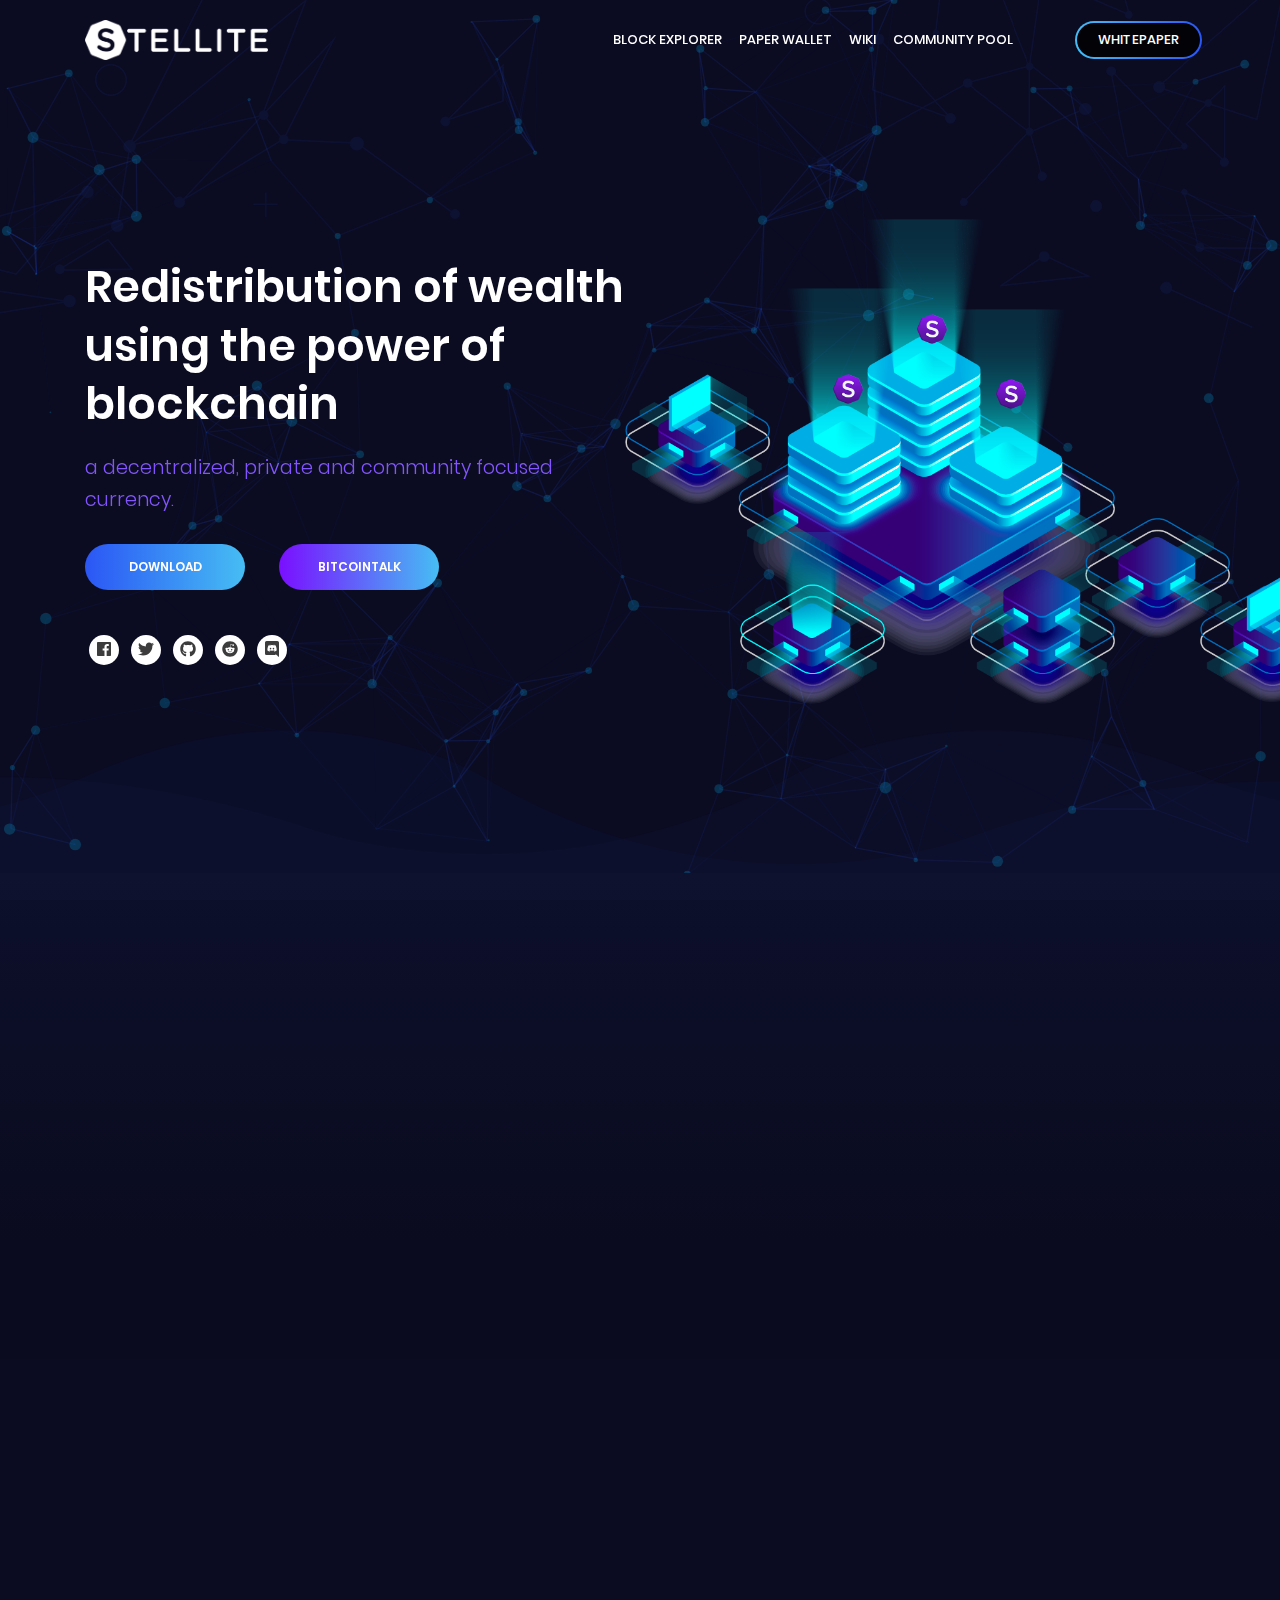
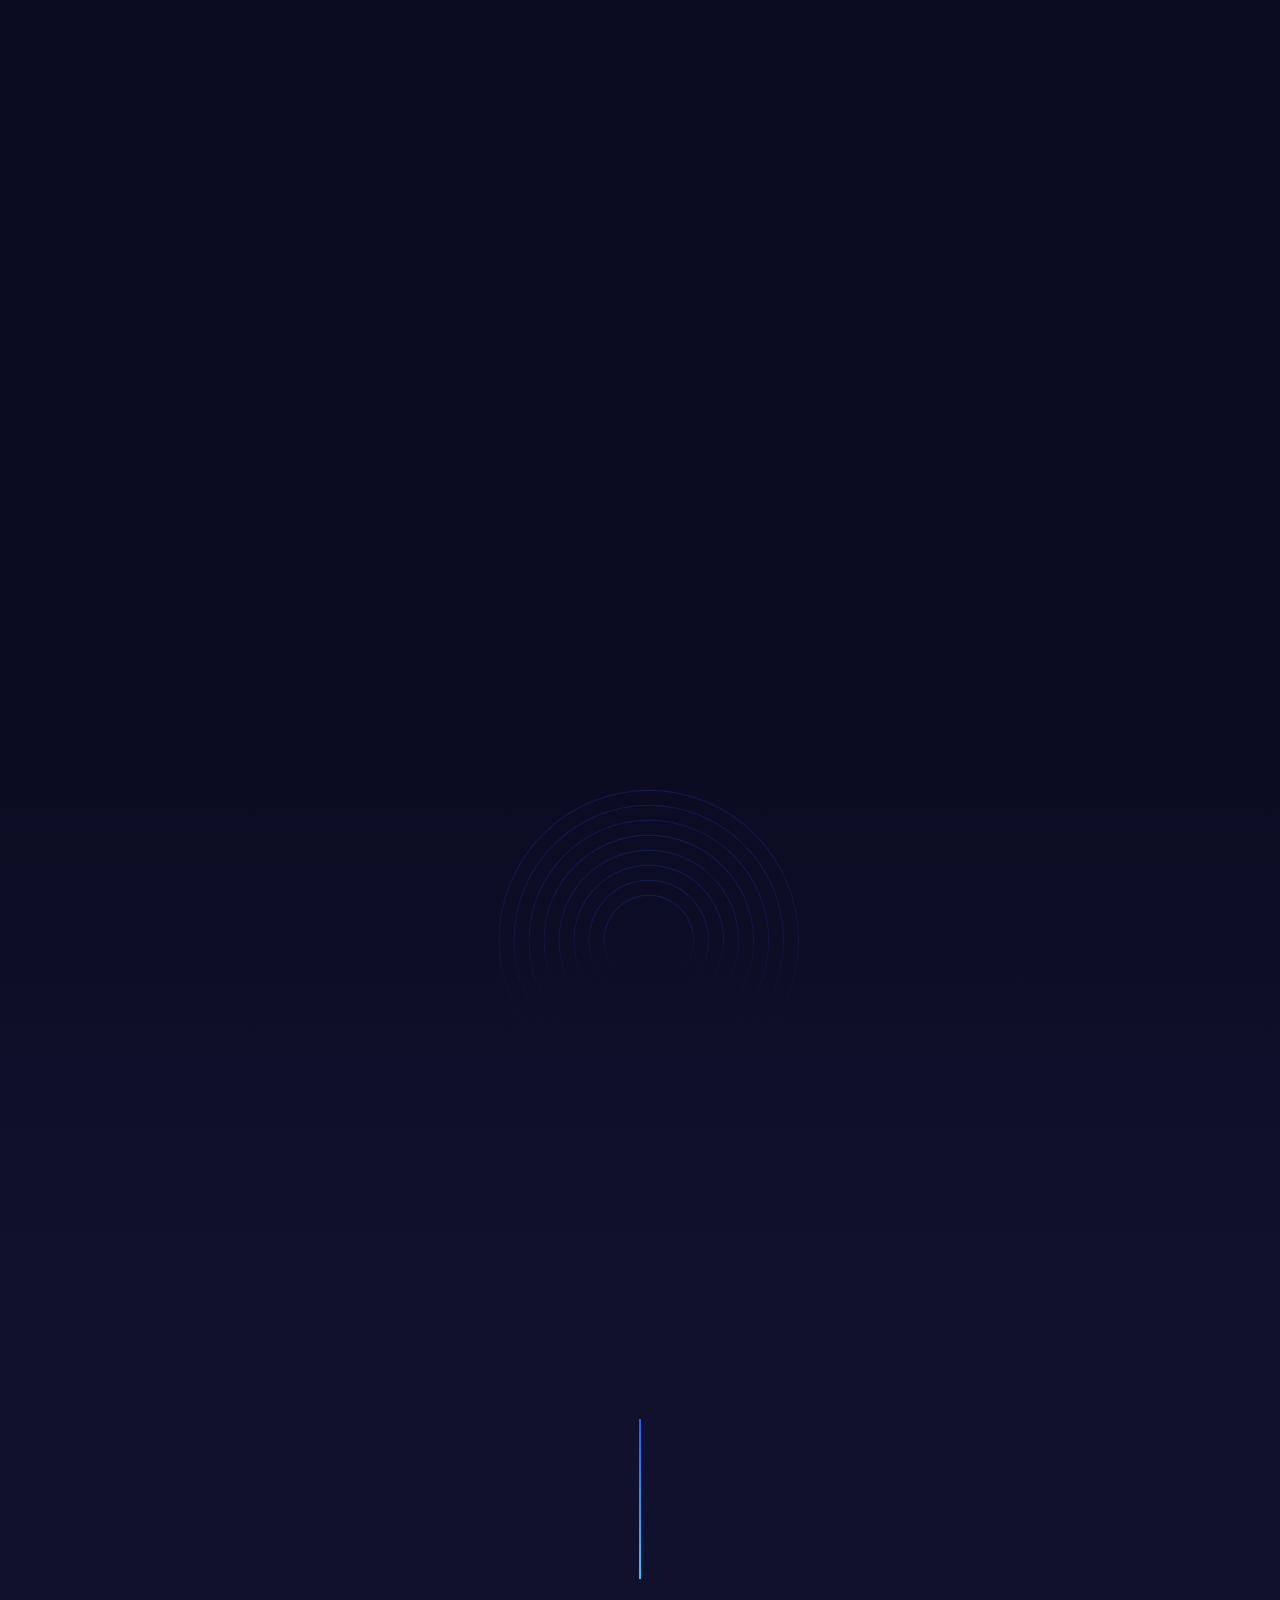
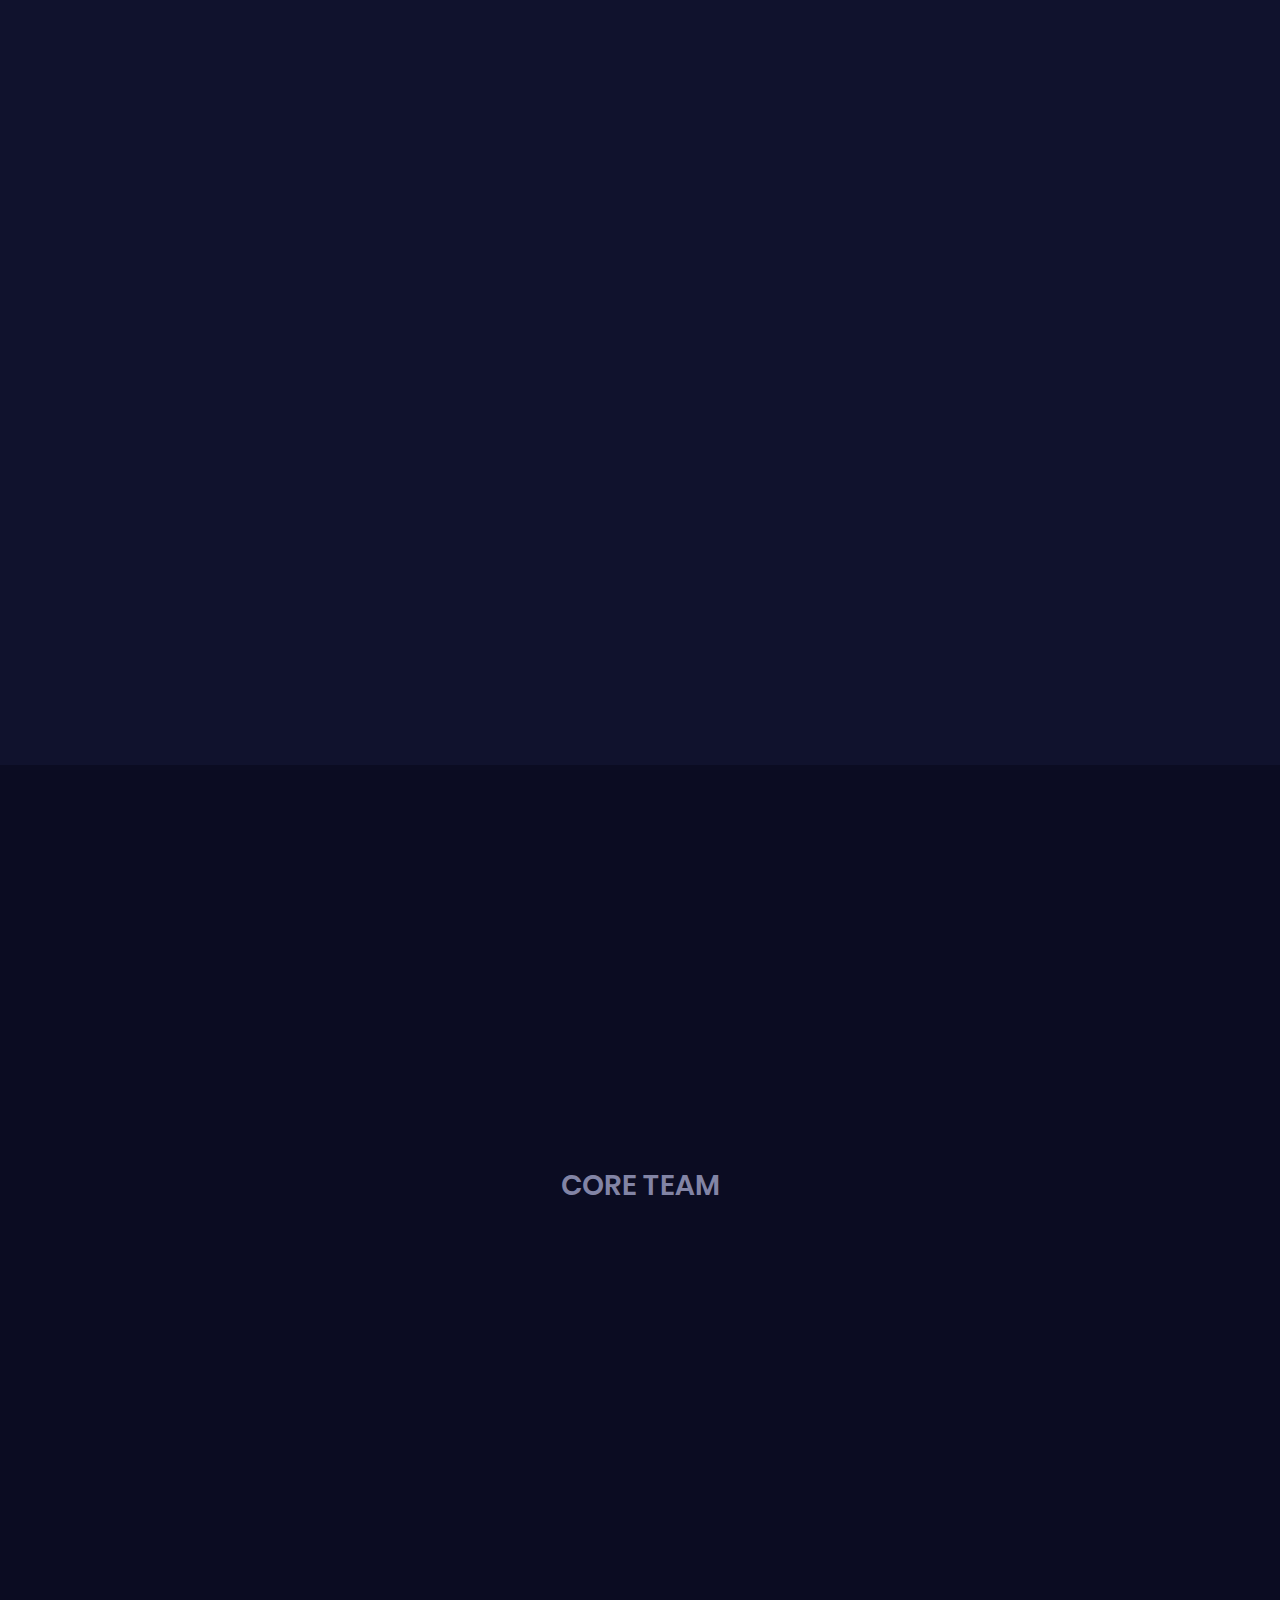
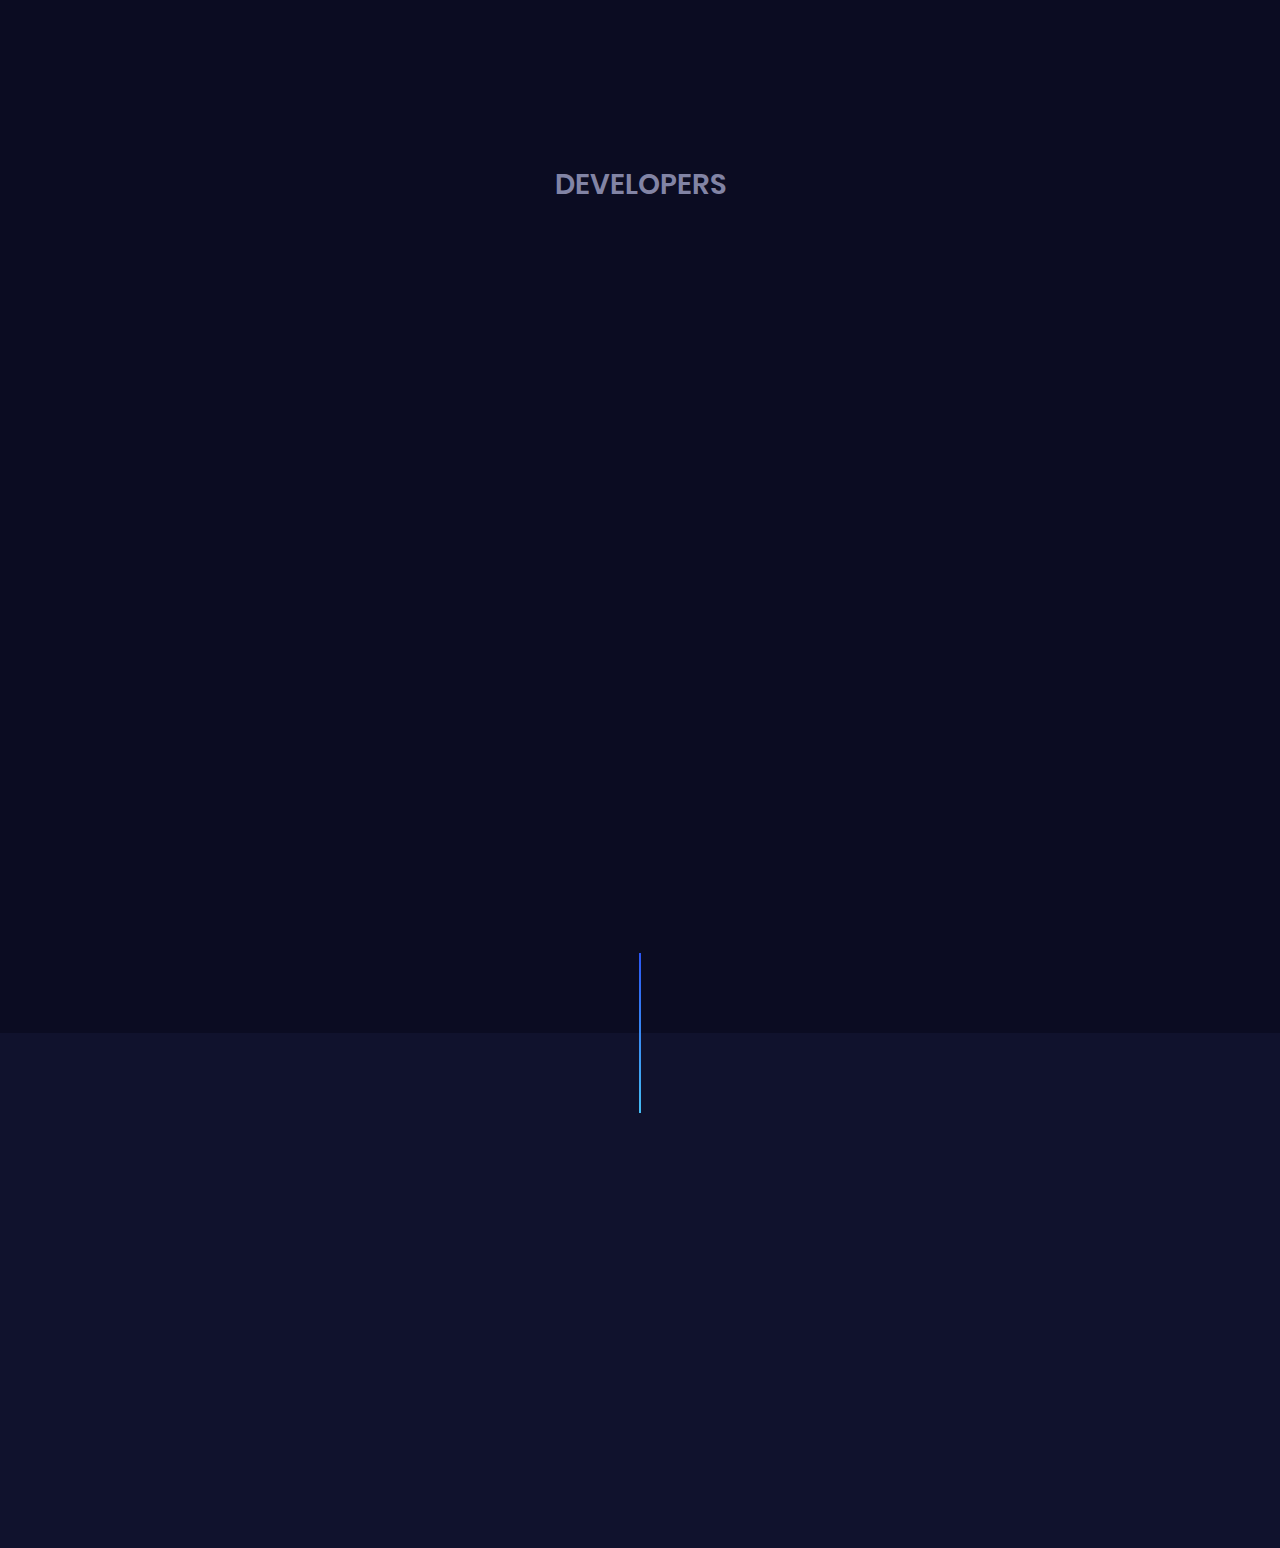
==== commit 13b7a972: "Update index.html" ====
--- a/index.html
+++ b/index.html
@@ -220,7 +220,7 @@
                      <div class="team-photo"> <img src="https://stellite.cash/assets/img/team/hayzam.png" alt="" /></div>
                      <div class="team-info">
                         <h5 class="team-name">Hayzam Sherif</h5>
-                        <span class="team-title">FOUNDER &amp; LEAD DEVELOPER</span>
+                        <span class="team-title">FOUNDER &amp; DEVELOPER</span>
                      </div>
                   </div>
                </div>
@@ -384,4 +384,4 @@
       <link rel="stylesheet" href="./assets/css/theme4963.css?ver=1.1" id="layoutstyle">
       <script defer="" src="./assets/js/fontawesome.js"></script>
    </body>
-</html>+</html>
